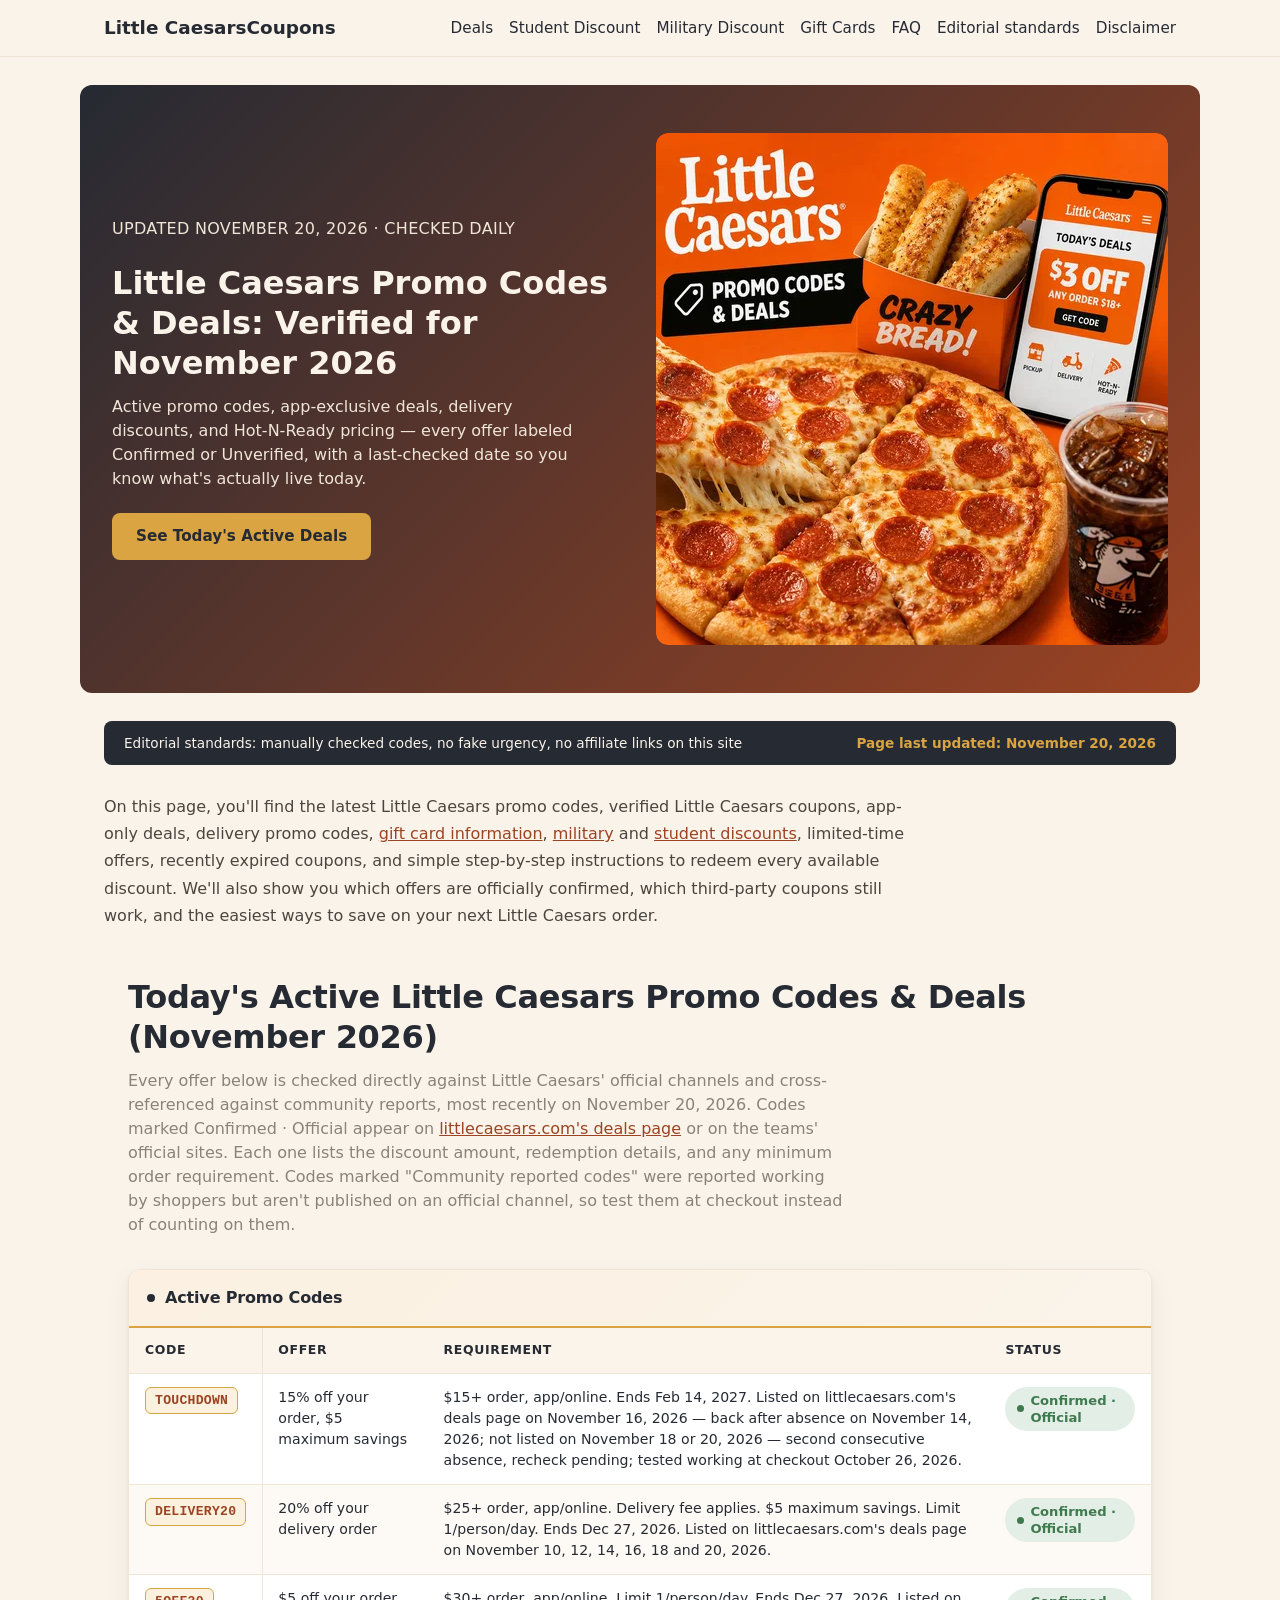
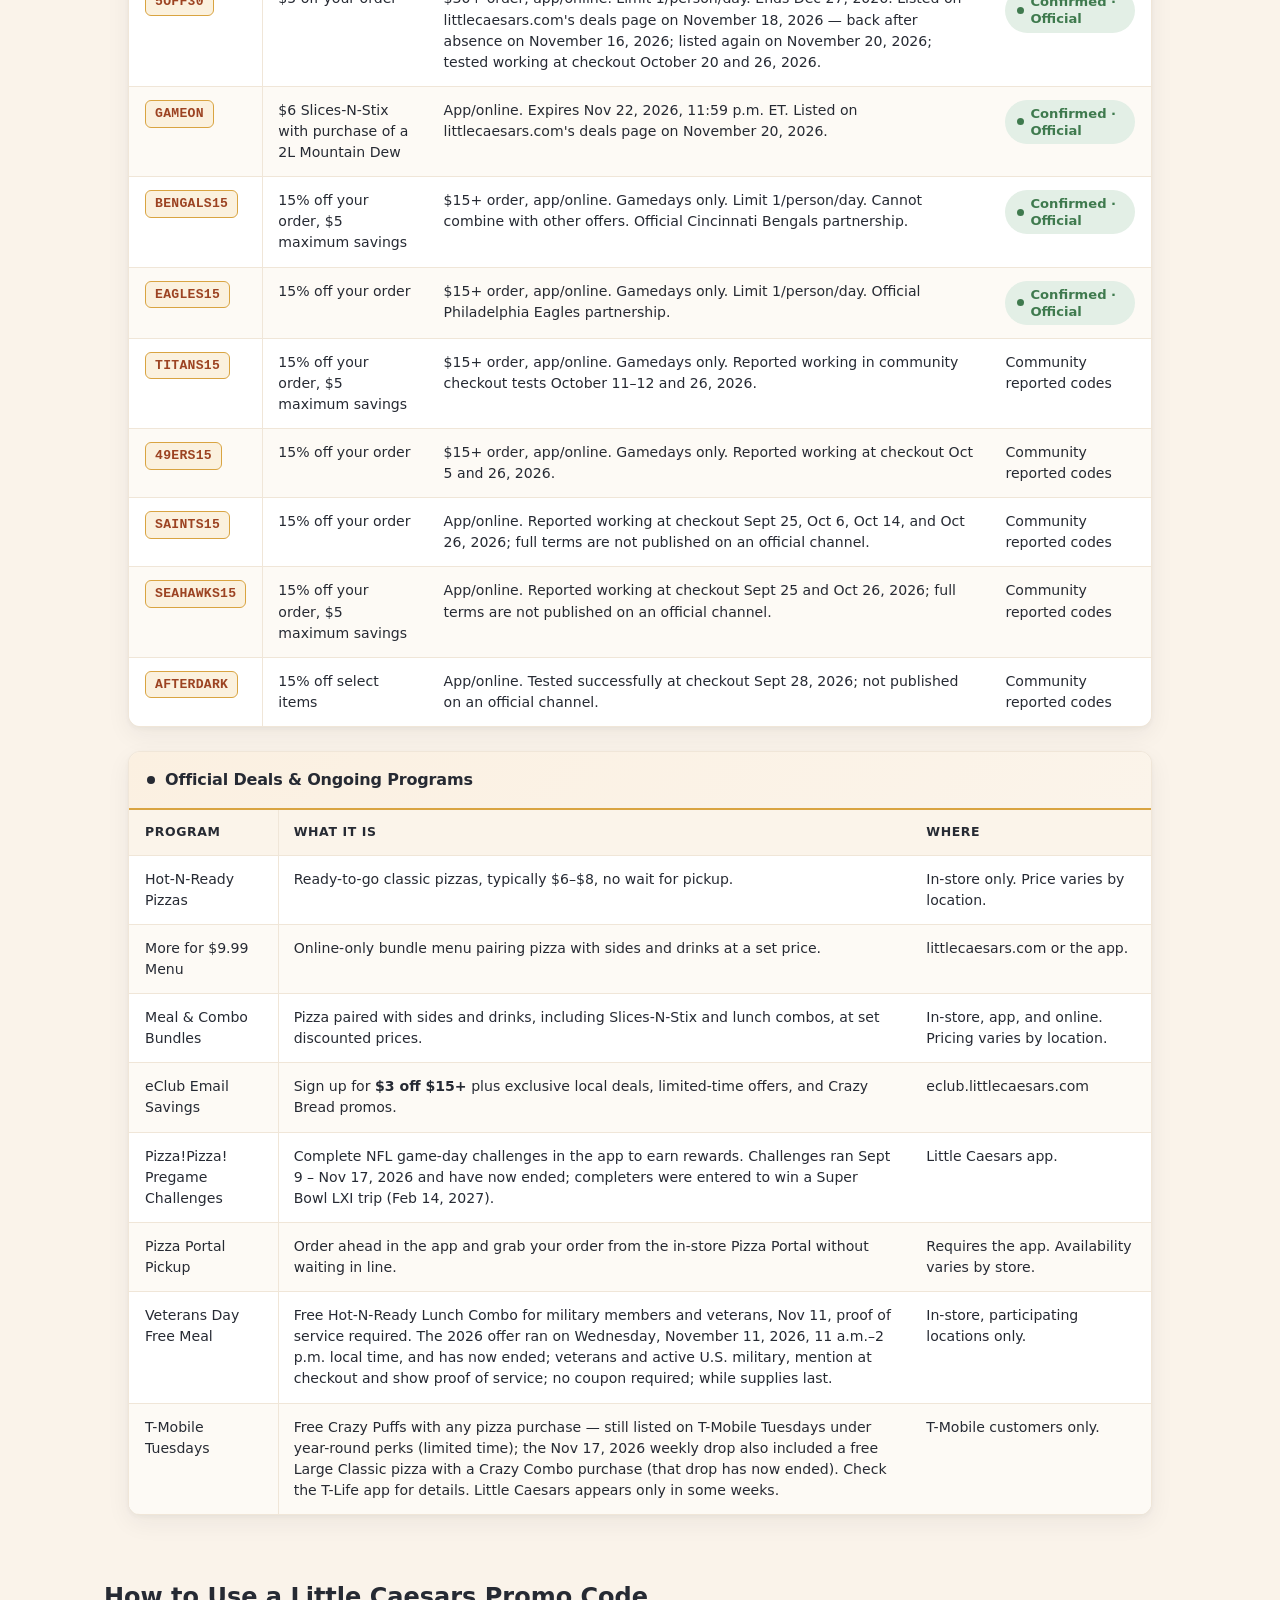
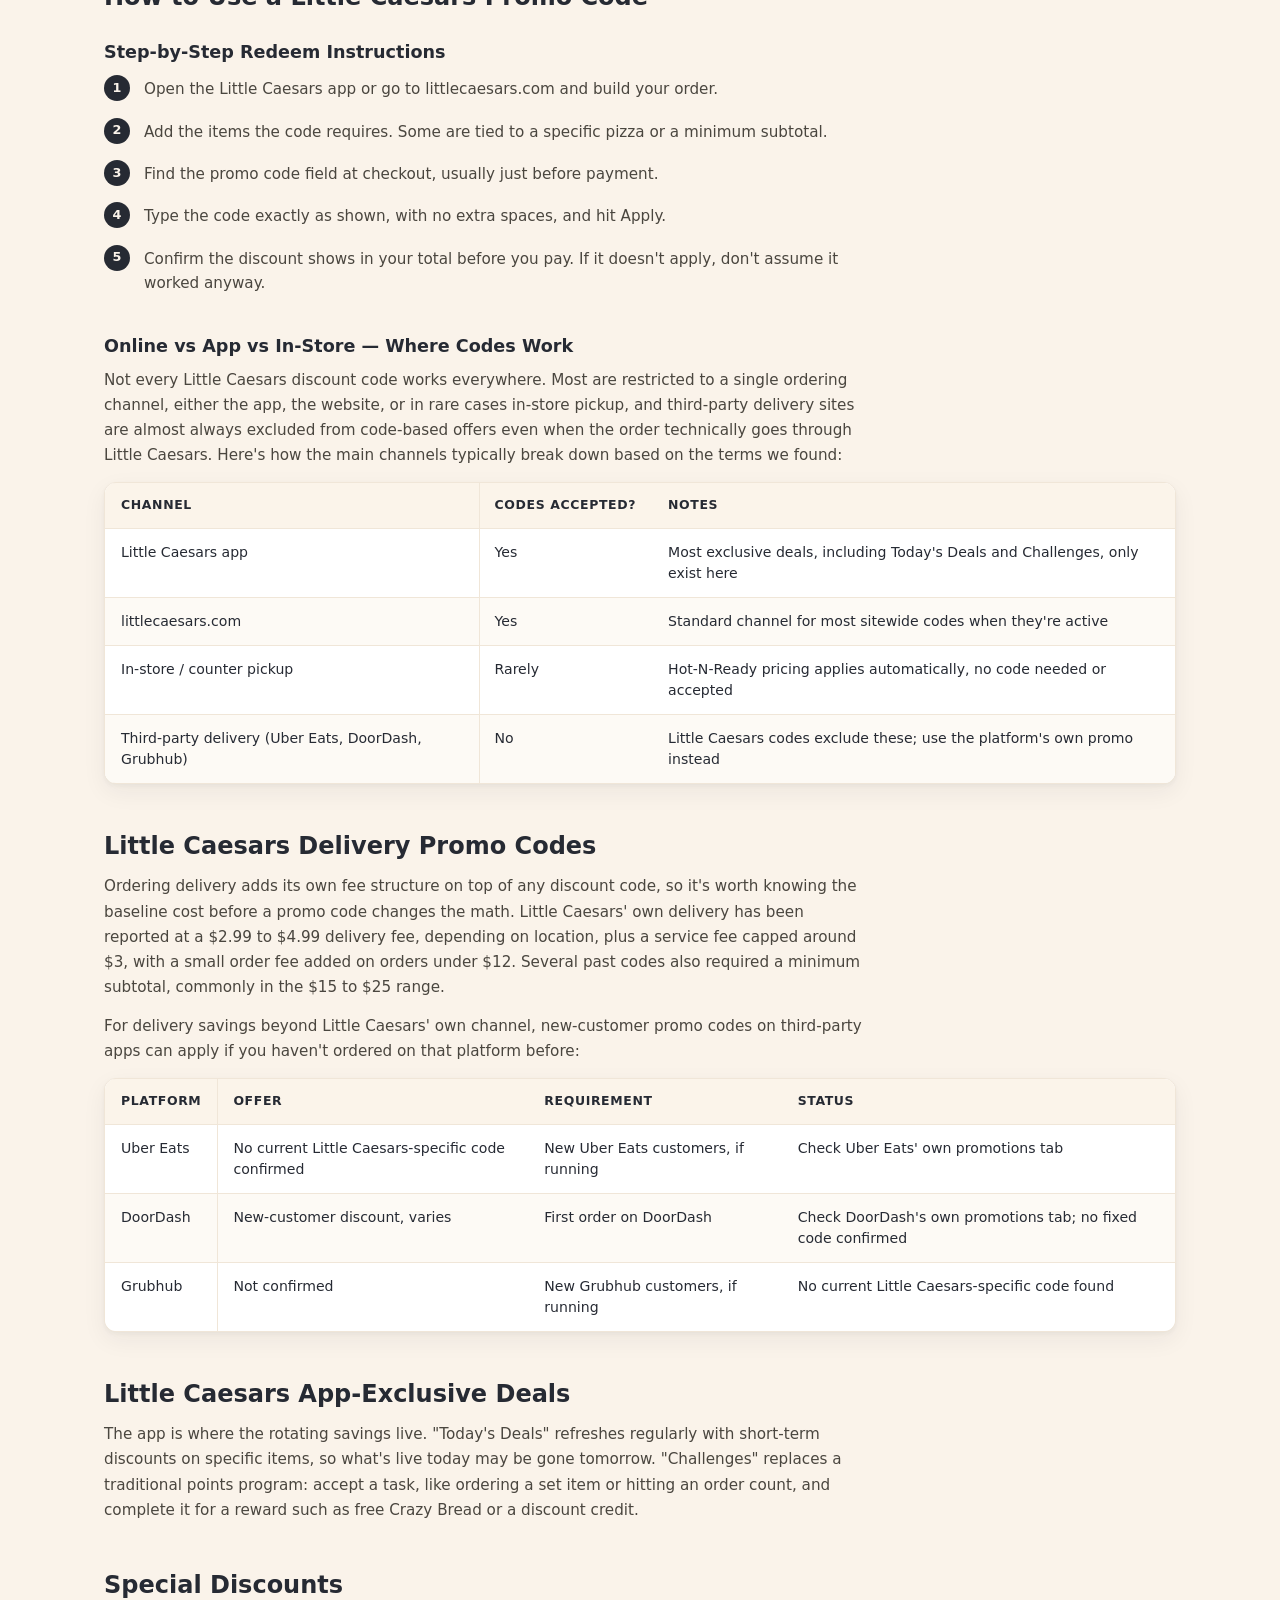
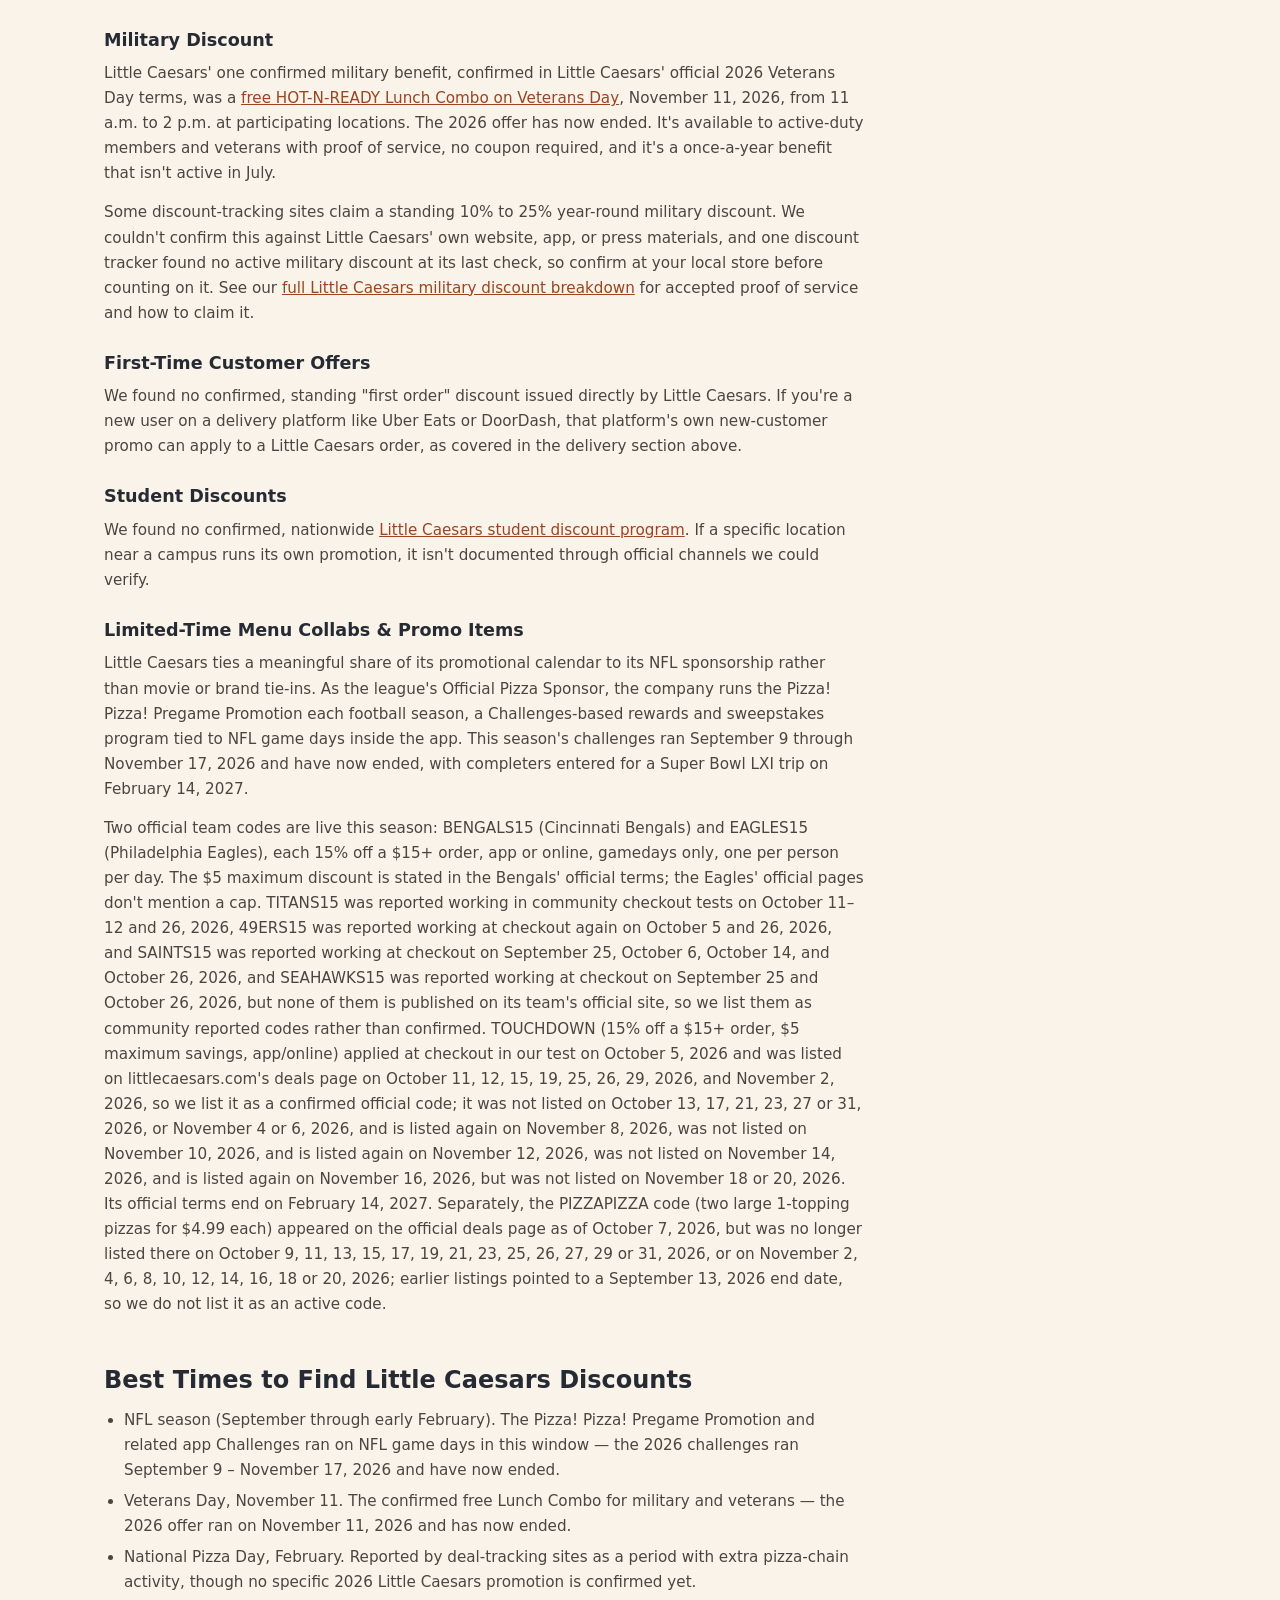
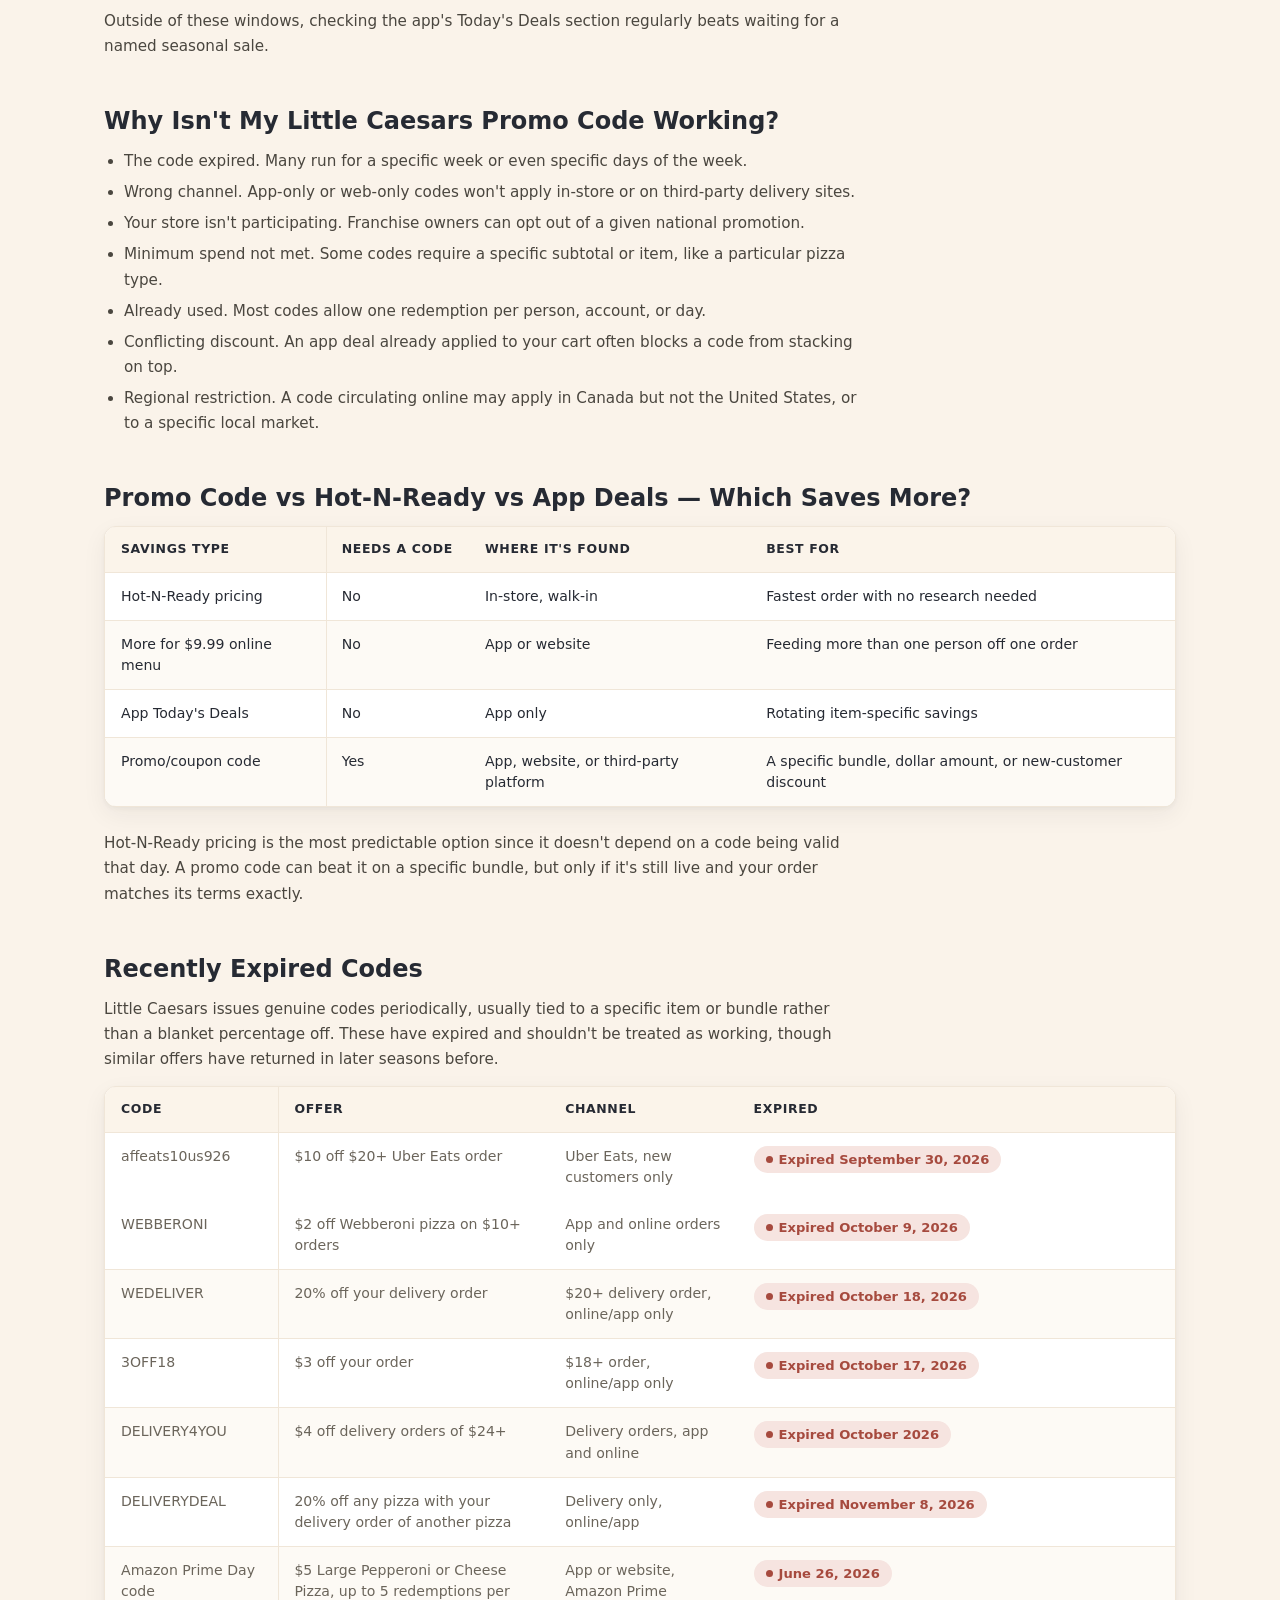
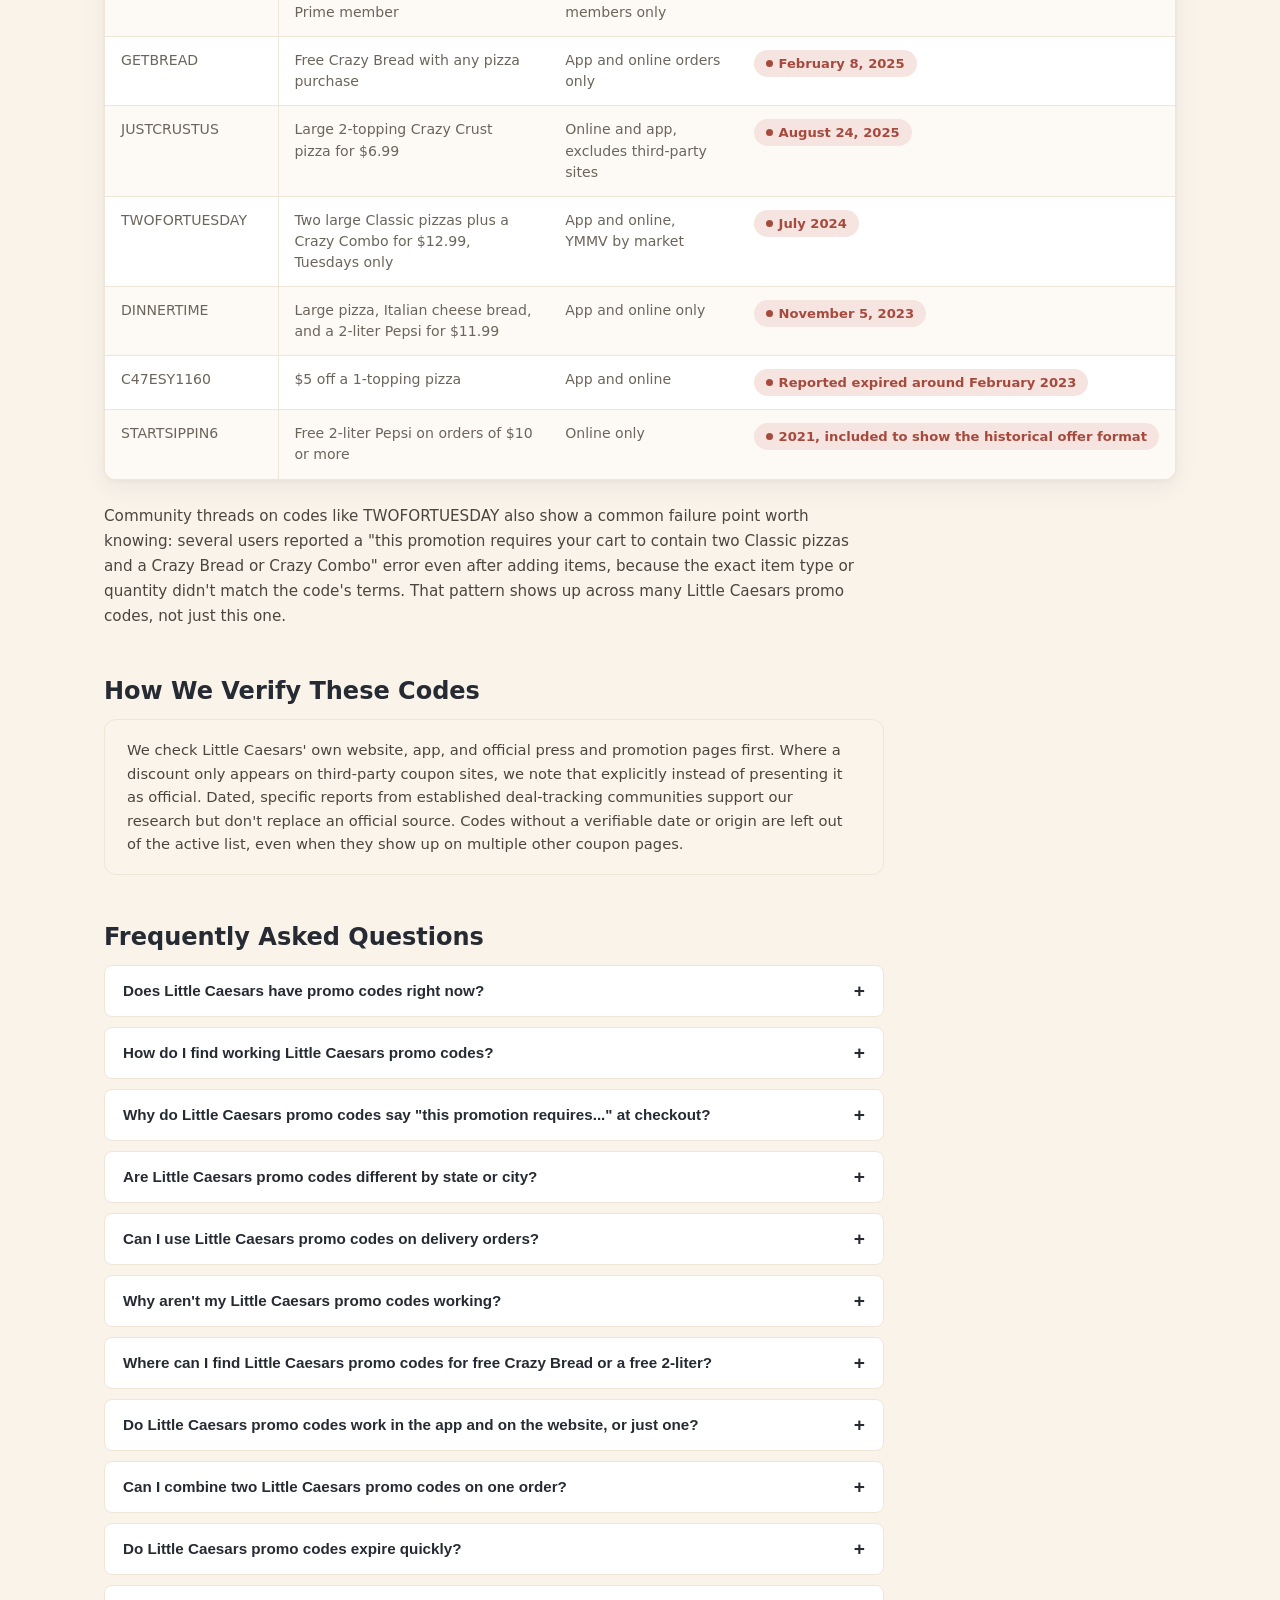
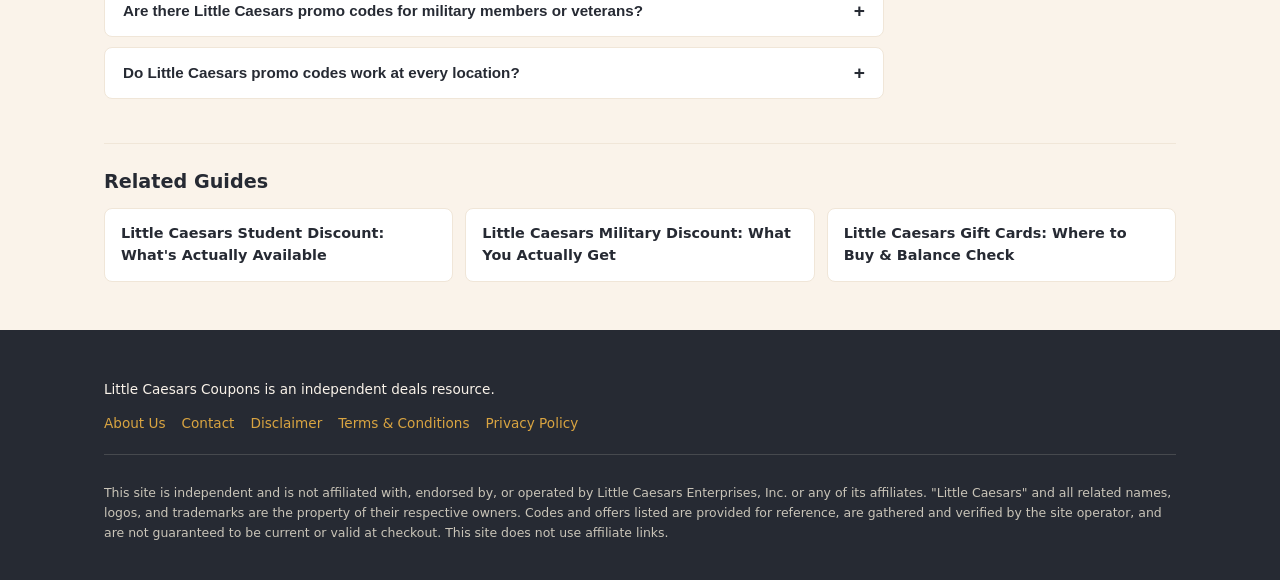
==== index.html @ 45a62a62 "Auto-audit 2026-11-20: GAMEON NEW official code ( Slices-N-Stix with 2L Mountain Dew, expires Nov 22" ====
<!DOCTYPE html>
<html lang="en">
<head>
<meta charset="UTF-8">
<meta name="viewport" content="width=device-width, initial-scale=1.0">
<title>Little Caesars Promo Codes &amp; Deals (November 2026)</title>
<meta name="description" content="Little Caesars promo codes and deals for November 2026 — verified coupons, app-only offers, delivery codes, and step-by-step redeem instructions.">
<meta name="google-site-verification" content="wZCoOlR-PmXwo87EEhBAE3f9WHEg4uyAJoCC2or-3zU" />
<link rel="canonical" href="https://littlecaesarscoupons.us/">
<link rel="icon" href="/favicon.ico" sizes="any">
<link rel="icon" type="image/png" sizes="32x32" href="/favicon/favicon-32x32.png">
<link rel="icon" type="image/png" sizes="16x16" href="/favicon/favicon-16x16.png">
<link rel="apple-touch-icon" sizes="180x180" href="/favicon/apple-touch-icon.png">
<link rel="manifest" href="/site.webmanifest">
<meta property="og:type" content="website">
<meta property="og:site_name" content="Little Caesars Coupons">
<meta property="og:title" content="Little Caesars Promo Codes &amp; Deals (November 2026)">
<meta property="og:description" content="Little Caesars promo codes and deals for November 2026 — verified coupons, app-only offers, delivery codes, and step-by-step redeem instructions.">
<meta property="og:url" content="https://littlecaesarscoupons.us/">
<meta property="og:image" content="https://littlecaesarscoupons.us/images/littlecaesarscoupons-og.jpg">
<meta property="og:image:width" content="1200">
<meta property="og:image:height" content="630">
<meta name="twitter:card" content="summary_large_image">
<meta name="twitter:title" content="Little Caesars Promo Codes &amp; Deals (November 2026)">
<meta name="twitter:description" content="Little Caesars promo codes and deals for November 2026 — verified coupons, app-only offers, delivery codes, and step-by-step redeem instructions.">
<meta name="twitter:image" content="https://littlecaesarscoupons.us/images/littlecaesarscoupons-og.jpg">
<link rel="stylesheet" href="css/style.css">
<script type="application/ld+json">
{
  "@context": "https://schema.org",
  "@type": "WebSite",
  "name": "Little Caesars Coupons",
  "url": "https://littlecaesarscoupons.us/"
}
</script>
<script type="application/ld+json">
{
  "@context": "https://schema.org",
  "@type": "FAQPage",
  "mainEntity": [
    {
      "@type": "Question",
      "name": "Does Little Caesars have promo codes right now?",
      "acceptedAnswer": { "@type": "Answer", "text": "Yes. As of November 20, 2026, the codes on Little Caesars' official deals page are 5OFF30 ($5 off orders of $30 or more, ends December 27, 2026; tested working at checkout October 20 and 26, 2026), DELIVERY20 (20% off your delivery order of $25 or more, $5 maximum savings, ends December 27, 2026; first listed on November 10, 2026 and listed again on November 12, 14, 16, 18 and 20, 2026) and GAMEON ($6 Slices-N-Stix with purchase of a 2L Mountain Dew, app/online, expires November 22, 2026 at 11:59 p.m. ET; first listed on November 20, 2026). DELIVERY20's maximum is $5 in today's verbatim terms; the November 12 read had stated $7.50, which the November 14, 16, 18 and 20 verbatim reads did not show. Two official NFL team codes are live: BENGALS15 and EAGLES15 (15% off $15+, gamedays only). 5OFF30 was listed on the deals page on November 10, 2026 (back after absence on November 8, 2026), was not listed on November 12, 2026 (a first absence of a new streak), and is listed again on November 14, 2026, but was not listed on November 16, 2026 (a first absence of a new streak), and is listed again on November 18, 2026, and listed again on November 20, 2026. TOUCHDOWN was listed on the deals page on November 8, 2026 (a Sunday gameday), was not listed on November 10, 2026, and is listed again on November 12, 2026, but was not listed on November 14, 2026 (a first absence of a new streak), and is listed again on November 16, 2026, but was not listed on November 18 or 20, 2026 (a second consecutive absence; Sunday, November 22, 2026 is a gameday, so the next check is the arbiter); because its official end date February 14, 2027 has not passed and it tested working at checkout October 26, 2026, we keep it listed below as a confirmed official code. DELIVERYDEAL was listed on the deals page through November 8, 2026, its official end date, and is no longer listed, so it is in the expired list below. 5OFF30 was listed on the deals page on November 6, 2026, was not listed on November 8, 2026, and is listed again on November 10, 2026. TOUCHDOWN was listed on the deals page on October 25, 26 and 29, 2026, was not listed on October 31, 2026, and is listed again on November 2, 2026. TOUCHDOWN was listed on the deals page on October 25 and 26, 2026, was not listed on October 27, 2026, and is listed again on October 29, 2026. 5OFF30 was listed on the deals page on October 27, 2026, was not listed on October 29, 2026, and is listed again on October 31, 2026. 5OFF30 was listed on the deals page on October 23, 2026, was not listed on October 25 or 26, 2026, and is listed again on October 27, 2026. 5OFF30 was listed on the deals page on October 7, 2026, was not listed on October 9 or 11, 2026 and was moved to the expired list, and is listed again on October 21, 2026 with a new official end date of December 27, 2026, so it is back in the active list below. 3OFF18 and WEDELIVER are no longer listed on the deals page; their official end dates (October 17 and 18, 2026) have passed, and 3OFF18 was rejected in our October 19 checkout test and again in two October 26 checkout tests at an open store, so both are in the expired list below. TITANS15 (reported working in community checkout tests October 11-12 and 26, 2026), 49ERS15 (tested working October 5 and 26, 2026), SAINTS15 (tested working October 14 and 26, 2026), SEAHAWKS15 (tested working October 26, 2026), and AFTERDARK were reported working in community checkout tests but aren't published on official team sites. WEBBERONI ended October 9, 2026 and was no longer listed on October 11, 2026, and DELIVERY4YOU was not listed on October 9 or October 11, 2026, so both are in the expired list below. PIZZAPIZZA was last listed on October 7, 2026 and was not listed on October 9, 11, 13, 15, 17, 19, 21, 23, 25, 26, 27, 29 or 31, 2026, or on November 2, 4, 6, 8, 10, 12, 14, 16, 18 or 20, 2026. The Uber Eats code affeats10us926 expired September 30. Automatic deals like the Hot-N-Ready menu and the More for $9.99 online menu don't need a code at all." }
    },
    {
      "@type": "Question",
      "name": "How do I find working Little Caesars promo codes?",
      "acceptedAnswer": { "@type": "Answer", "text": "The Little Caesars app's Today's Deals section is the most reliable real-time source, since it's updated directly by the brand rather than by third-party listings. Checking the app before you order beats relying on a coupon site that may not have rechecked its codes recently." }
    },
    {
      "@type": "Question",
      "name": "Why do Little Caesars promo codes say \"this promotion requires...\" at checkout?",
      "acceptedAnswer": { "@type": "Answer", "text": "That message means your cart is missing a specific required item or quantity, not just a dollar minimum. Community reports on codes like TWOFORTUESDAY show this happening when a cart has the right subtotal but the wrong pizza type or missing side, so match the code's exact terms rather than just the price." }
    },
    {
      "@type": "Question",
      "name": "Are Little Caesars promo codes different by state or city?",
      "acceptedAnswer": { "@type": "Answer", "text": "Yes, in some cases. Franchise-level participation varies by location, and at least one official promotion noted higher pricing in Alaska and Hawaii. Multiple user reports on deal forums also describe a code working in one city and failing in another, so confirm before assuming a code is valid nationwide." }
    },
    {
      "@type": "Question",
      "name": "Can I use Little Caesars promo codes on delivery orders?",
      "acceptedAnswer": { "@type": "Answer", "text": "It depends on the specific code. Many Little Caesars promo codes exclude third-party delivery sites entirely and are limited to orders placed directly through the Little Caesars app or website, which can include delivery or pickup depending on the promotion's terms." }
    },
    {
      "@type": "Question",
      "name": "Why aren't my Little Caesars promo codes working?",
      "acceptedAnswer": { "@type": "Answer", "text": "The most common reasons are an expired code, a code restricted to app-only or web-only orders, a non-participating location, an unmet item or minimum-spend requirement, or trying to stack the code with a discount already applied to your cart." }
    },
    {
      "@type": "Question",
      "name": "Where can I find Little Caesars promo codes for free Crazy Bread or a free 2-liter?",
      "acceptedAnswer": { "@type": "Answer", "text": "These are a recurring code type for the brand. Past examples include GETBREAD for free Crazy Bread and STARTSIPPIN6 for a free 2-liter Pepsi on a $10+ order, both now expired. When Little Caesars runs a similar offer again, it typically shows up first in the app's Deals section." }
    },
    {
      "@type": "Question",
      "name": "Do Little Caesars promo codes work in the app and on the website, or just one?",
      "acceptedAnswer": { "@type": "Answer", "text": "Sometimes both, sometimes just one. Several app-exclusive deals, like Today's Deals and Challenges rewards, aren't available on the website at all. Codes distributed more broadly may work on both channels, so check the specific code's stated terms before assuming." }
    },
    {
      "@type": "Question",
      "name": "Can I combine two Little Caesars promo codes on one order?",
      "acceptedAnswer": { "@type": "Answer", "text": "No. Little Caesars promo codes and app deals are generally structured as one discount per order, and official terms commonly state they can't be combined with any other offer." }
    },
    {
      "@type": "Question",
      "name": "Do Little Caesars promo codes expire quickly?",
      "acceptedAnswer": { "@type": "Answer", "text": "Many do. Several ran for a single week or specific days of the week, such as TWOFORTUESDAY's Tuesday-only availability, rather than staying active for a full month." }
    },
    {
      "@type": "Question",
      "name": "Are there Little Caesars promo codes for military members or veterans?",
      "acceptedAnswer": { "@type": "Answer", "text": "Not as a standing, year-round percentage-off code. The one benefit confirmed in Little Caesars' official 2026 Veterans Day terms was a free HOT-N-READY Lunch Combo on Veterans Day, November 11, 2026, redeemable with proof of service and no coupon required. The 2026 offer has now ended." }
    },
    {
      "@type": "Question",
      "name": "Do Little Caesars promo codes work at every location?",
      "acceptedAnswer": { "@type": "Answer", "text": "No. Little Caesars is a franchise system, and individual store owners can opt out of a given national or app promotion. If a code fails at checkout with a location-related error, that store likely isn't participating in that specific offer." }
    }
  ]
}
</script>
<style>
  :root {
    /* Color system — Palette A (terracotta / charcoal / cream / mustard-gold) */
    --color-primary: #262A33;        /* Charcoal (titles, primary buttons) */
    --color-primary-hover: #1B1F26;
    --color-secondary: #C65A2E;      /* Terracotta (brand name, links) */
    --color-accent: #C65A2E;         /* Terracotta accent (discount values, CTA) */
    --color-accent-hover: #9C4322;
    --color-success: #3F7A4E;
    --color-warning: #8A6412;
    --color-bg: #FAF3EA;             /* Warm cream */
    --color-card: #FFFFFF;
    --color-border: #F0E6D8;
    --color-border-hover: #E4D5BF;
    --color-text: #262A33;
    --color-muted: #8A8378;
    --color-coupon-strip: #FBF1DE;   /* Warm cream-gold strip */
    --color-coupon-strip-hover: #F5E6C4;
    --color-modal-bg: #FFFFFF;
    --color-backdrop: rgba(38, 42, 51, 0.58);

    /* Spacing scale */
    --space-1: 4px;
    --space-2: 8px;
    --space-3: 12px;
    --space-4: 16px;
    --space-5: 20px;
    --space-6: 24px;
    --space-7: 28px;
    --space-8: 32px;
    --space-9: 40px;

    /* Radius */
    --radius-sm: 8px;
    --radius-md: 14px;
    --radius-lg: 16px;
    --radius-pill: 999px;

    /* Shadows */
    --shadow-card: 0 1px 2px rgba(20, 12, 8, 0.06), 0 2px 8px rgba(20, 12, 8, 0.05);
    --shadow-modal: 0 12px 40px rgba(15, 8, 5, 0.25);

    /* Motion */
    --transition-fast: 150ms ease;
    --transition-base: 180ms ease;

    /* Layout */
    --container-width: 920px;
    --panel-width: 128px;

    /* Typography */
    --font-family: system-ui, "Segoe UI", Arial, sans-serif;
    --fs-body: 14.5px;
    --fs-title: 18px;
    --fs-h2: 32px;
    --fs-discount-value: 46px;
    --fs-discount-value-compact: 22px;
    --fs-discount-label: 12.5px;
  }

  * { box-sizing: border-box; }

  /* --------------------------------------------------------------
     THEME-PROOFING
     WordPress/theme stylesheets often style bare h1-h6, p, ul, li
     with their own margins. Those selectors can match or exceed
     our class-based specificity, so on the live site they can
     override this component's spacing even though everything
     looks correct in the editor preview. These rules force this
     widget's own rhythm regardless of the surrounding theme.
  ----------------------------------------------------------------- */
  .offers-section ul,
  .offers-section li {
    padding: 0 !important;
    list-style: none !important;
  }

  .offers-section button,
  .offers-section a {
    margin: 0 !important;
    font-family: inherit;
  }

  html, body {
    margin: 0;
    padding: 0;
  }

  body {
    font-family: var(--font-family);
    background: var(--color-bg);
    color: var(--color-text);
  }

  .offers-section {
    max-width: var(--max-width);
    margin: 0 auto;
    padding: var(--space-9) 24px var(--space-9);
  }

  .offers-header {
    text-align: left;
    margin-bottom: var(--space-8);
  }

  .offers-header h2 {
    font-size: var(--fs-h2);
    line-height: 1.25;
    color: var(--color-primary);
    margin: 0 0 var(--space-3) !important;
    font-weight: 700;
    letter-spacing: -0.01em;
  }

  .offers-header p {
    font-size: 16px;
    color: var(--color-muted);
    margin: 0 !important;
    max-width: 720px;
  }

  /* Filter chips */
  .filter-bar {
    display: flex;
    flex-wrap: wrap;
    justify-content: center;
    gap: var(--space-3);
    margin-bottom: var(--space-7);
    list-style: none;
    padding: 0;
  }

  .filter-chip {
    border: 1px solid var(--color-border);
    background: var(--color-card);
    color: var(--color-text);
    font-family: inherit;
    font-size: 14px;
    font-weight: 500;
    padding: var(--space-2) var(--space-5);
    border-radius: var(--radius-pill);
    cursor: pointer;
    transition: background-color var(--transition-fast), border-color var(--transition-fast), color var(--transition-fast);
    white-space: nowrap;
  }

  .filter-chip:hover {
    background: #F5EAD8;
    border-color: var(--color-border-hover);
  }

  .filter-chip:focus-visible {
    outline: 2px solid var(--color-secondary);
    outline-offset: 2px;
  }

  .filter-chip[aria-pressed="true"] {
    background: var(--color-primary);
    border-color: var(--color-primary);
    color: #FFFFFF;
  }

  /* Card list */
  .coupon-list {
    display: flex;
    flex-direction: column;
    gap: var(--space-4);
    list-style: none;
    margin: 0;
    padding: 0;
  }

  .coupon-list-item[hidden] {
    display: none;
  }

  /* Compact horizontal card */
  .coupon-card {
    background: var(--color-card);
    border: 1px solid var(--color-border);
    border-radius: var(--radius-md);
    box-shadow: var(--shadow-card);
    display: flex;
    align-items: stretch;
    transition: border-color var(--transition-base);
  }

  .coupon-card:hover,
  .coupon-card:focus-within {
    border-color: var(--color-border-hover);
  }

  .coupon-card:hover .coupon-strip,
  .coupon-card:focus-within .coupon-strip {
    background: var(--color-coupon-strip-hover);
  }

  .coupon-card:hover .cta-button,
  .coupon-card:focus-within .cta-button {
    background: var(--color-accent-hover);
  }

  /* Left savings panel */
  .savings-panel {
    flex: 0 0 var(--panel-width);
    width: var(--panel-width);
    display: flex;
    flex-direction: column;
    align-items: center;
    justify-content: center;
    text-align: center;
    gap: var(--space-3);
    padding: var(--space-6) var(--space-3);
    border-right: 1px solid var(--color-border);
  }

  .savings-panel .badge {
    white-space: normal;
    line-height: 1.3;
  }

  /* Discount: the strongest visual element on the card */
  .discount {
    display: flex;
    flex-direction: column;
    align-items: center;
    justify-content: center;
    line-height: 1;
    gap: 3px;
  }

  .discount-value {
    font-size: var(--fs-discount-value);
    font-weight: 800;
    color: var(--color-accent);
    line-height: 1;
    letter-spacing: -0.02em;
  }

  .discount-value.is-compact {
    font-size: var(--fs-discount-value-compact);
    letter-spacing: -0.005em;
  }

  .discount-suffix,
  .discount-prefix {
    font-size: var(--fs-discount-label);
    font-weight: 700;
    text-transform: uppercase;
    letter-spacing: 0.06em;
    color: var(--color-accent);
    opacity: 0.85;
  }

  .discount-prefix {
    color: var(--color-muted);
    opacity: 1;
  }

  /* Right content area */
  .card-content {
    flex: 1;
    min-width: 0;
    padding: var(--space-5) var(--space-6);
    display: flex;
    flex-direction: column;
    gap: var(--space-2);
  }

  .content-top {
    display: flex;
    align-items: center;
    flex-wrap: wrap;
    gap: var(--space-2);
    margin-bottom: 2px !important;
  }

  .brand-name {
    font-size: 12.5px;
    font-weight: 700;
    text-transform: uppercase;
    letter-spacing: 0.05em;
    color: var(--color-secondary);
    margin: 0 !important;
  }

  .badge {
    display: inline-flex;
    align-items: center;
    font-size: 12px;
    font-weight: 600;
    padding: 4px var(--space-3);
    border-radius: var(--radius-pill);
    background: #F1EEE7;
    color: var(--color-muted);
    border: 1px solid #E4D9C8;
  }

  .badge.badge-official {
    background: #E3EFE6;
    color: var(--color-success);
    border-color: #CFE0D4;
  }

  .badge.badge-community {
    background: #FBF0DC;
    color: var(--color-warning);
    border-color: #EDD9A8;
  }

  .badge.badge-unverified {
    background: #F5E9E5;
    color: #9C4322;
    border-color: #E7CFC6;
  }

  .card-title {
    font-size: var(--fs-title);
    font-weight: 700;
    color: var(--color-primary);
    margin: 0 !important;
    line-height: 1.3;
  }

  .card-desc {
    font-size: var(--fs-body);
    color: var(--color-muted);
    margin: 0 !important;
    line-height: 1.5;
  }

  .eligibility {
    display: flex;
    align-items: flex-start;
    gap: var(--space-2);
    font-size: 13px;
    color: var(--color-muted);
    margin: 0 0 var(--space-2) !important;
    line-height: 1.45;
  }

  .eligibility svg {
    flex-shrink: 0;
    margin-top: 2px;
    color: var(--color-secondary);
  }

  /* Coupon / action strip */
  .coupon-strip {
    width: 100%;
    display: flex;
    align-items: center;
    justify-content: space-between;
    gap: var(--space-4);
    background: var(--color-coupon-strip);
    border: 1px dashed #D9A441;
    border-radius: var(--radius-sm);
    padding: var(--space-3) var(--space-5);
    position: relative;
    font-family: inherit;
    cursor: pointer;
    text-align: left;
    transition: background-color var(--transition-base);
  }

  .coupon-strip::before,
  .coupon-strip::after {
    content: "";
    position: absolute;
    top: 50%;
    width: 14px;
    height: 14px;
    background: var(--color-card);
    border: 1px solid var(--color-border);
    border-radius: 50%;
    transform: translateY(-50%);
  }

  .coupon-strip::before { left: -8px; }
  .coupon-strip::after { right: -8px; }

  .coupon-code,
  .action-label {
    font-family: "Courier New", monospace;
    font-size: 14.5px;
    font-weight: 700;
    color: var(--color-primary);
    letter-spacing: 0.03em;
  }

  .action-label {
    font-family: inherit;
    font-weight: 600;
    letter-spacing: normal;
    font-size: 14.5px;
  }

  .cta-button {
    display: inline-flex;
    align-items: center;
    gap: var(--space-2);
    background: var(--color-accent);
    color: #FFFFFF;
    font-weight: 700;
    font-size: 13.5px;
    padding: var(--space-2) var(--space-4);
    border-radius: var(--radius-pill);
    border: none;
    transition: background-color var(--transition-fast);
    white-space: nowrap;
    pointer-events: none;
  }

  .coupon-strip:focus-visible {
    outline: 2px solid var(--color-secondary);
    outline-offset: 3px;
  }

  /* Modal */
  .modal-backdrop {
    position: fixed;
    inset: 0;
    background: var(--color-backdrop);
    display: flex;
    align-items: center;
    justify-content: center;
    padding: var(--space-5);
    opacity: 0;
    visibility: hidden;
    transition: opacity var(--transition-base);
    z-index: 1000;
  }

  .modal-backdrop.is-open {
    opacity: 1;
    visibility: visible;
  }

  .modal {
    background: var(--color-modal-bg);
    border-radius: var(--radius-lg);
    box-shadow: var(--shadow-modal);
    max-width: 480px;
    width: 100%;
    max-height: 90vh;
    overflow-y: auto;
    padding: var(--space-8);
    opacity: 0;
    transition: opacity var(--transition-base);
  }

  .modal-backdrop.is-open .modal {
    opacity: 1;
  }

  .modal-header {
    display: flex;
    justify-content: space-between;
    align-items: flex-start;
    gap: var(--space-4);
    margin-bottom: var(--space-5);
  }

  .modal-badges {
    display: flex;
    flex-wrap: wrap;
    gap: var(--space-2);
    margin-bottom: var(--space-4);
  }

  .modal-close {
    background: none;
    border: none;
    cursor: pointer;
    color: var(--color-muted);
    padding: var(--space-1);
    border-radius: var(--radius-sm);
    display: flex;
    flex-shrink: 0;
    transition: background-color var(--transition-fast), color var(--transition-fast);
  }

  .modal-close:hover {
    background: #F1EEE7;
    color: var(--color-text);
  }

  .modal-close:focus-visible {
    outline: 2px solid var(--color-secondary);
    outline-offset: 2px;
  }

  .modal-discount {
    font-size: 34px;
    font-weight: 800;
    color: var(--color-accent);
    margin: 0 0 var(--space-2);
  }

  .modal-title {
    font-size: 20px;
    font-weight: 700;
    color: var(--color-primary);
    margin: 0 0 var(--space-4);
    line-height: 1.3;
  }

  .modal-desc {
    font-size: 15px;
    color: var(--color-muted);
    margin: 0 0 var(--space-5);
    line-height: 1.55;
  }

  .code-box {
    background: var(--color-coupon-strip);
    border: 1px dashed #D9A441;
    border-radius: var(--radius-sm);
    text-align: center;
    padding: var(--space-5);
    margin-bottom: var(--space-4);
  }

  .code-box .code-text {
    font-family: "Courier New", monospace;
    font-size: 26px;
    font-weight: 700;
    letter-spacing: 0.08em;
    color: var(--color-primary);
  }

  .copy-button {
    width: 100%;
    background: var(--color-accent);
    color: #FFFFFF;
    border: none;
    font-weight: 700;
    font-size: 15px;
    font-family: inherit;
    padding: var(--space-4);
    border-radius: var(--radius-sm);
    cursor: pointer;
    margin-bottom: var(--space-6);
    transition: background-color var(--transition-fast);
  }

  .copy-button:hover { background: var(--color-accent-hover); }

  .copy-button:focus-visible {
    outline: 2px solid var(--color-secondary);
    outline-offset: 2px;
  }

  .copy-button.is-copied {
    background: var(--color-success);
  }

  .modal-section-label {
    font-size: 12.5px;
    font-weight: 700;
    text-transform: uppercase;
    letter-spacing: 0.04em;
    color: var(--color-secondary);
    margin: 0 0 var(--space-2);
  }

  .modal-section {
    margin-bottom: var(--space-6);
  }

  .modal-section p,
  .modal-section ol {
    margin: 0;
    font-size: 14.5px;
    color: var(--color-muted);
    line-height: 1.6;
  }

  .modal-section ol {
    padding-left: var(--space-5);
  }

  .modal-section ol li + li {
    margin-top: var(--space-1);
  }

  .visit-button {
    display: flex;
    align-items: center;
    justify-content: center;
    gap: var(--space-2);
    width: 100%;
    background: var(--color-primary);
    color: #FFFFFF;
    text-decoration: none;
    font-weight: 700;
    font-size: 15px;
    padding: var(--space-4);
    border-radius: var(--radius-sm);
    transition: background-color var(--transition-fast);
  }

  .visit-button:hover { background: var(--color-primary-hover); }

  .visit-button:focus-visible {
    outline: 2px solid var(--color-secondary);
    outline-offset: 2px;
  }

  .sr-only {
    position: absolute;
    width: 1px;
    height: 1px;
    padding: 0;
    margin: -1px;
    overflow: hidden;
    clip: rect(0, 0, 0, 0);
    white-space: nowrap;
    border: 0;
  }

  @media (max-width: 900px) {
    :root {
      --fs-discount-value: 39px;
      --fs-discount-value-compact: 20px;
    }
  }

  @media (max-width: 620px) {
    .coupon-card {
      flex-direction: column;
    }
    .savings-panel {
      flex-direction: row;
      width: 100%;
      justify-content: flex-start;
      border-right: none;
      border-bottom: 1px solid var(--color-border);
      padding: var(--space-3) var(--space-5);
      gap: var(--space-4);
    }
    .discount {
      flex-direction: row;
      align-items: baseline;
      gap: var(--space-2);
    }
    .card-content {
      padding: var(--space-4) var(--space-5);
    }
  }

  @media (max-width: 560px) {
    :root {
      --fs-h2: 26px;
      --fs-title: 17px;
      --fs-discount-value: 34px;
      --fs-discount-value-compact: 18px;
    }
    .offers-section { padding: var(--space-8) 24px; }
    .coupon-strip {
      flex-direction: column;
      align-items: flex-start;
      gap: var(--space-3);
    }
    .cta-button { align-self: stretch; justify-content: center; }
    .modal { padding: var(--space-6); }
  }

  @media (prefers-reduced-motion: reduce) {
    * {
      transition: none !important;
      animation: none !important;
    }
  }
</style>
</head>
<body>

<a class="skip-link" href="#main">Skip to content</a>

<header class="site-header">
  <div class="container">
    <a class="site-logo" href="/">Little Caesars<span>Coupons</span></a>
    <nav class="main-nav" aria-label="Primary">
      <ul>
        <li><a href="#deals">Deals</a></li>
        <li><a href="/student-discount/">Student Discount</a></li>
        <li><a href="/military-discount/">Military Discount</a></li>
        <li><a href="/gift-cards/">Gift Cards</a></li>
        <li><a href="#faq">FAQ</a></li>
        <li><a href="/about/">Editorial standards</a></li>
        <li><a href="/disclaimer/">Disclaimer</a></li>
      </ul>
    </nav>
  </div>
</header>

<main id="main">

  <section class="hero">
    <div class="container">
      <div class="hero-copy">
        <p class="hero-eyebrow">Updated November 20, 2026 &middot; Checked Daily</p>
        <h1>Little Caesars Promo Codes &amp; Deals: Verified for November 2026</h1>
        <p>Active promo codes, app-exclusive deals, delivery discounts, and Hot-N-Ready pricing — every offer labeled Confirmed or Unverified, with a last-checked date so you know what's actually live today.</p>
        <a class="btn-primary" href="#deals">See Today's Active Deals</a>
      </div>
      <div class="hero-media">
        <picture>
          <source srcset="images/hero-pizza-512.webp" type="image/webp">
          <img src="images/hero-pizza-512.jpg" alt="Little Caesars pizza" width="512" height="512" loading="lazy">
        </picture>
      </div>
    </div>
  </section>

  <div class="container">

    <div class="trust-bar">
      <span>Editorial standards: manually checked codes, no fake urgency, no affiliate links on this site</span>
      <span class="updated">Page last updated: November 20, 2026</span>
    </div>

    <p class="page-intro">On this page, you'll find the latest Little Caesars promo codes, verified Little Caesars coupons, app-only deals, delivery promo codes, <a href="/gift-cards/">gift card information</a>, <a href="/military-discount/">military</a> and <a href="/student-discount/">student discounts</a>, limited-time offers, recently expired coupons, and simple step-by-step instructions to redeem every available discount. We'll also show you which offers are officially confirmed, which third-party coupons still work, and the easiest ways to save on your next Little Caesars order.</p>

<section class="offers-section" id="deals" aria-labelledby="offers-heading">
  <div class="offers-header">
    <h2 id="offers-heading">Today's Active Little Caesars Promo Codes &amp; Deals (November 2026)</h2>
    <p>Every offer below is checked directly against Little Caesars' official channels and cross-referenced against community reports, most recently on November 20, 2026. Codes marked Confirmed · Official appear on <a href="https://littlecaesars.com/en-us/promo/free-delivery-08-2023/">littlecaesars.com's deals page</a> or on the teams' official sites. Each one lists the discount amount, redemption details, and any minimum order requirement. Codes marked "Community reported codes" were reported working by shoppers but aren't published on an official channel, so test them at checkout instead of counting on them.</p>
  </div>

  <div class="table-wrap">
    <table class="data-table">
      <caption>Active Promo Codes</caption>
      <thead>
        <tr><th>Code</th><th>Offer</th><th>Requirement</th><th>Status</th></tr>
      </thead>
      <tbody>
        <tr><td><strong>TOUCHDOWN</strong></td><td>15% off your order, $5 maximum savings</td><td>$15+ order, app/online. Ends Feb 14, 2027. Listed on littlecaesars.com's deals page on November 16, 2026 — back after absence on November 14, 2026; not listed on November 18 or 20, 2026 — second consecutive absence, recheck pending; tested working at checkout October 26, 2026.</td><td><span class="status-pill status-pill--active">Confirmed · Official</span></td></tr>
         <tr><td><strong>DELIVERY20</strong></td><td>20% off your delivery order</td><td>$25+ order, app/online. Delivery fee applies. $5 maximum savings. Limit 1/person/day. Ends Dec 27, 2026. Listed on littlecaesars.com's deals page on November 10, 12, 14, 16, 18 and 20, 2026.</td><td><span class="status-pill status-pill--active">Confirmed · Official</span></td></tr>
        
        
        <tr><td><strong>5OFF30</strong></td><td>$5 off your order</td><td>$30+ order, app/online. Limit 1/person/day. Ends Dec 27, 2026. Listed on littlecaesars.com's deals page on November 18, 2026 — back after absence on November 16, 2026; listed again on November 20, 2026; tested working at checkout October 20 and 26, 2026.</td><td><span class="status-pill status-pill--active">Confirmed · Official</span></td></tr>
        <tr><td><strong>GAMEON</strong></td><td>$6 Slices-N-Stix with purchase of a 2L Mountain Dew</td><td>App/online. Expires Nov 22, 2026, 11:59 p.m. ET. Listed on littlecaesars.com's deals page on November 20, 2026.</td><td><span class="status-pill status-pill--active">Confirmed · Official</span></td></tr>
        <tr><td><strong>BENGALS15</strong></td><td>15% off your order, $5 maximum savings</td><td>$15+ order, app/online. Gamedays only. Limit 1/person/day. Cannot combine with other offers. Official Cincinnati Bengals partnership.</td><td><span class="status-pill status-pill--active">Confirmed · Official</span></td></tr>
        <tr><td><strong>EAGLES15</strong></td><td>15% off your order</td><td>$15+ order, app/online. Gamedays only. Limit 1/person/day. Official Philadelphia Eagles partnership.</td><td><span class="status-pill status-pill--active">Confirmed · Official</span></td></tr>
        <tr><td><strong>TITANS15</strong></td><td>15% off your order, $5 maximum savings</td><td>$15+ order, app/online. Gamedays only. Reported working in community checkout tests October 11&ndash;12 and 26, 2026.</td><td>Community reported codes</td></tr>
        <tr><td><strong>49ERS15</strong></td><td>15% off your order</td><td>$15+ order, app/online. Gamedays only. Reported working at checkout Oct 5 and 26, 2026.</td><td>Community reported codes</td></tr>
        <tr><td><strong>SAINTS15</strong></td><td>15% off your order</td><td>App/online. Reported working at checkout Sept 25, Oct 6, Oct 14, and Oct 26, 2026; full terms are not published on an official channel.</td><td>Community reported codes</td></tr>
        <tr><td><strong>SEAHAWKS15</strong></td><td>15% off your order, $5 maximum savings</td><td>App/online. Reported working at checkout Sept 25 and Oct 26, 2026; full terms are not published on an official channel.</td><td>Community reported codes</td></tr>
        <tr><td><strong>AFTERDARK</strong></td><td>15% off select items</td><td>App/online. Tested successfully at checkout Sept 28, 2026; not published on an official channel.</td><td>Community reported codes</td></tr>
      </tbody>
    </table>
  </div>

  <div class="table-wrap">
    <table class="data-table">
      <caption>Official Deals &amp; Ongoing Programs</caption>
      <thead>
        <tr><th>Program</th><th>What It Is</th><th>Where</th></tr>
      </thead>
      <tbody>
        <tr><td>Hot-N-Ready Pizzas</td><td>Ready-to-go classic pizzas, typically $6&ndash;$8, no wait for pickup.</td><td>In-store only. Price varies by location.</td></tr>
        <tr><td>More for $9.99 Menu</td><td>Online-only bundle menu pairing pizza with sides and drinks at a set price.</td><td>littlecaesars.com or the app.</td></tr>
        <tr><td>Meal &amp; Combo Bundles</td><td>Pizza paired with sides and drinks, including Slices-N-Stix and lunch combos, at set discounted prices.</td><td>In-store, app, and online. Pricing varies by location.</td></tr>
        <tr><td>eClub Email Savings</td><td>Sign up for <strong>$3 off $15+</strong> plus exclusive local deals, limited-time offers, and Crazy Bread promos.</td><td>eclub.littlecaesars.com</td></tr>
        <tr><td>Pizza!Pizza! Pregame Challenges</td><td>Complete NFL game-day challenges in the app to earn rewards. Challenges ran Sept 9 &ndash; Nov 17, 2026 and have now ended; completers were entered to win a Super Bowl LXI trip (Feb 14, 2027).</td><td>Little Caesars app.</td></tr>
        <tr><td>Pizza Portal Pickup</td><td>Order ahead in the app and grab your order from the in-store Pizza Portal without waiting in line.</td><td>Requires the app. Availability varies by store.</td></tr>
        <tr><td>Veterans Day Free Meal</td><td>Free Hot-N-Ready Lunch Combo for military members and veterans, Nov 11, proof of service required. The 2026 offer ran on Wednesday, November 11, 2026, 11 a.m.–2 p.m. local time, and has now ended; veterans and active U.S. military, mention at checkout and show proof of service; no coupon required; while supplies last.</td><td>In-store, participating locations only.</td></tr>
        <tr><td>T-Mobile Tuesdays</td><td>Free Crazy Puffs with any pizza purchase — still listed on T-Mobile Tuesdays under year-round perks (limited time); the Nov 17, 2026 weekly drop also included a free Large Classic pizza with a Crazy Combo purchase (that drop has now ended). Check the T-Life app for details. Little Caesars appears only in some weeks.</td><td>T-Mobile customers only.</td></tr>
      </tbody>
    </table>
  </div>
</section>

<!-- Modal -->
<div class="modal-backdrop" id="modalBackdrop">
  <div class="modal" role="dialog" aria-modal="true" aria-labelledby="modalTitle" aria-describedby="modalDesc" id="modalDialog">
    <div class="modal-header">
      <div class="modal-badges" id="modalBadges"></div>
      <button type="button" class="modal-close" id="modalCloseBtn" aria-label="Close dialog">
        <svg width="20" height="20" viewBox="0 0 24 24" fill="none" stroke="currentColor" stroke-width="2" aria-hidden="true"><path d="M6 6l12 12M18 6L6 18"></path></svg>
      </button>
    </div>

    <p class="modal-discount" id="modalDiscount"></p>
    <h3 class="modal-title" id="modalTitle">Promo Code Details</h3>
    <p class="modal-desc" id="modalDesc"></p>

    <div id="modalCodeSection">
      <div class="code-box">
        <span class="code-text" id="modalCode"></span>
      </div>
      <button type="button" class="copy-button" id="copyCodeBtn">Copy Code</button>
      <div class="modal-section">
        <p class="modal-section-label">How to redeem</p>
        <p>Copy the code above and enter it at checkout on littlecaesars.com or in the app to apply your savings.</p>
      </div>
    </div>

    <div id="modalStepsSection" class="modal-section">
      <p class="modal-section-label">How it works</p>
      <ol>
        <li>Select your items on littlecaesars.com or in the app.</li>
        <li>Choose pickup, delivery, or in-store as applicable.</li>
        <li>Review the offer applied before you confirm your order.</li>
      </ol>
    </div>

    <div class="modal-section">
      <p class="modal-section-label">Eligibility</p>
      <p id="modalEligibility"></p>
    </div>

    <a href="https://littlecaesars.com/" target="_blank" rel="noopener noreferrer" class="visit-button">
      Visit Little Caesars
      <svg width="14" height="14" viewBox="0 0 24 24" fill="none" stroke="currentColor" stroke-width="3" aria-hidden="true"><path d="M9 6l6 6-6 6"></path></svg>
    </a>
  </div>
</div>

<script>
(function () {
  "use strict";

  var lastFocusedElement = null;
  var currentCode = "";

  var modalBackdrop = document.getElementById("modalBackdrop");
  var modalDialog = document.getElementById("modalDialog");
  var modalCloseBtn = document.getElementById("modalCloseBtn");
  var copyCodeBtn = document.getElementById("copyCodeBtn");

  /* ---------------------------------------
     FILTERS
  --------------------------------------- */
  function initializeFilters() {
    var chips = document.querySelectorAll(".filter-chip");
    var items = document.querySelectorAll(".coupon-list-item");

    chips.forEach(function (chip) {
      chip.addEventListener("click", function () {
        setActiveChip(chip, chips);
        applyFilter(chip.getAttribute("data-filter"), items);
      });
    });
  }

  function setActiveChip(activeChip, chips) {
    chips.forEach(function (chip) {
      chip.setAttribute("aria-pressed", chip === activeChip ? "true" : "false");
    });
  }

  function applyFilter(filterValue, items) {
    items.forEach(function (item) {
      var filters = item.getAttribute("data-filters") || "";
      var matches = filterValue === "all" || filters.indexOf(filterValue) !== -1;
      item.hidden = !matches;
    });
  }

  /* ---------------------------------------
     MODAL
  --------------------------------------- */
  function initializeCouponModal() {
    var triggers = document.querySelectorAll(".coupon-strip");
    triggers.forEach(function (trigger) {
      trigger.addEventListener("click", function () {
        openModal(trigger);
      });
    });

    modalCloseBtn.addEventListener("click", closeModal);
    copyCodeBtn.addEventListener("click", copyCouponCode);

    modalBackdrop.addEventListener("click", function (event) {
      if (event.target === modalBackdrop) {
        closeModal();
      }
    });

    document.addEventListener("keydown", function (event) {
      if (!modalBackdrop.classList.contains("is-open")) return;
      if (event.key === "Escape") {
        closeModal();
      } else if (event.key === "Tab") {
        trapFocus(event);
      }
    });
  }

  function openModal(trigger) {
    lastFocusedElement = trigger;

    var offerType = trigger.getAttribute("data-offer-type");
    var discount = trigger.getAttribute("data-discount") || "";
    var title = trigger.getAttribute("data-title") || "";
    var badges = (trigger.getAttribute("data-badges") || "").split(",").filter(Boolean);
    var description = trigger.getAttribute("data-description") || "";
    var eligibility = trigger.getAttribute("data-eligibility") || "";

    document.getElementById("modalDiscount").textContent = discount;
    document.getElementById("modalTitle").textContent = title;
    document.getElementById("modalDesc").textContent = description;
    document.getElementById("modalEligibility").textContent = eligibility;

    var badgeContainer = document.getElementById("modalBadges");
    badgeContainer.innerHTML = "";
    badges.forEach(function (label) {
      var span = document.createElement("span");
      var cls = "badge";
      if (label === "Official Offer") cls += " badge-official";
      if (label === "Coupon Code" || label === "Community Verified") cls += " badge-community";
      span.className = cls;
      span.textContent = label;
      badgeContainer.appendChild(span);
    });

    var codeSection = document.getElementById("modalCodeSection");
    var stepsSection = document.getElementById("modalStepsSection");

    if (offerType === "promo") {
      currentCode = trigger.getAttribute("data-code") || "";
      document.getElementById("modalCode").textContent = currentCode;
      codeSection.style.display = "block";
      stepsSection.style.display = "none";
      resetCopyButton();
    } else {
      currentCode = "";
      codeSection.style.display = "none";
      stepsSection.style.display = "block";
    }

    modalBackdrop.classList.add("is-open");
    document.body.style.overflow = "hidden";
    modalCloseBtn.focus();
  }

  function closeModal() {
    modalBackdrop.classList.remove("is-open");
    document.body.style.overflow = "";
    restoreFocus();
  }

  function restoreFocus() {
    if (lastFocusedElement) {
      lastFocusedElement.focus();
    }
  }

  function trapFocus(event) {
    var focusableSelectors = 'a[href], button:not([disabled])';
    var focusable = modalDialog.querySelectorAll(focusableSelectors);
    if (focusable.length === 0) return;

    var first = focusable[0];
    var last = focusable[focusable.length - 1];

    if (event.shiftKey && document.activeElement === first) {
      event.preventDefault();
      last.focus();
    } else if (!event.shiftKey && document.activeElement === last) {
      event.preventDefault();
      first.focus();
    }
  }

  /* ---------------------------------------
     COPY CODE
  --------------------------------------- */
  function copyCouponCode() {
    if (!currentCode) return;

    if (navigator.clipboard && navigator.clipboard.writeText) {
      navigator.clipboard.writeText(currentCode)
        .then(showCopiedState)
        .catch(fallbackCopy);
    } else {
      fallbackCopy();
    }
  }

  function fallbackCopy() {
    var textarea = document.createElement("textarea");
    textarea.value = currentCode;
    textarea.setAttribute("readonly", "");
    textarea.style.position = "absolute";
    textarea.style.left = "-9999px";
    document.body.appendChild(textarea);
    textarea.select();
    try {
      document.execCommand("copy");
      showCopiedState();
    } catch (err) {
      /* Fail silently; never throw. */
    }
    document.body.removeChild(textarea);
  }

  function showCopiedState() {
    copyCodeBtn.textContent = "✓ Code Copied Successfully";
    copyCodeBtn.classList.add("is-copied");
    setTimeout(resetCopyButton, 2000);
  }

  function resetCopyButton() {
    copyCodeBtn.textContent = "Copy Code";
    copyCodeBtn.classList.remove("is-copied");
  }

  /* ---------------------------------------
     INIT
  --------------------------------------- */
  initializeFilters();
  initializeCouponModal();
})();
</script>
    <section class="content-section" aria-labelledby="how-to-heading">
      <h2 id="how-to-heading">How to Use a Little Caesars Promo Code</h2>
      <h3>Step-by-Step Redeem Instructions</h3>
      <ol class="step-list">
        <li>Open the Little Caesars app or go to littlecaesars.com and build your order.</li>
        <li>Add the items the code requires. Some are tied to a specific pizza or a minimum subtotal.</li>
        <li>Find the promo code field at checkout, usually just before payment.</li>
        <li>Type the code exactly as shown, with no extra spaces, and hit Apply.</li>
        <li>Confirm the discount shows in your total before you pay. If it doesn't apply, don't assume it worked anyway.</li>
      </ol>

      <h3>Online vs App vs In-Store — Where Codes Work</h3>
      <p>Not every Little Caesars discount code works everywhere. Most are restricted to a single ordering channel, either the app, the website, or in rare cases in-store pickup, and third-party delivery sites are almost always excluded from code-based offers even when the order technically goes through Little Caesars. Here's how the main channels typically break down based on the terms we found:</p>
      <div class="table-wrap">
        <table class="data-table">
          <thead>
            <tr><th>Channel</th><th>Codes accepted?</th><th>Notes</th></tr>
          </thead>
          <tbody>
            <tr><td>Little Caesars app</td><td>Yes</td><td>Most exclusive deals, including Today's Deals and Challenges, only exist here</td></tr>
            <tr><td>littlecaesars.com</td><td>Yes</td><td>Standard channel for most sitewide codes when they're active</td></tr>
            <tr><td>In-store / counter pickup</td><td>Rarely</td><td>Hot-N-Ready pricing applies automatically, no code needed or accepted</td></tr>
            <tr><td>Third-party delivery (Uber Eats, DoorDash, Grubhub)</td><td>No</td><td>Little Caesars codes exclude these; use the platform's own promo instead</td></tr>
          </tbody>
        </table>
      </div>
    </section>

    <section class="content-section" aria-labelledby="delivery-heading">
      <h2 id="delivery-heading">Little Caesars Delivery Promo Codes</h2>
      <p>Ordering delivery adds its own fee structure on top of any discount code, so it's worth knowing the baseline cost before a promo code changes the math. Little Caesars' own delivery has been reported at a $2.99 to $4.99 delivery fee, depending on location, plus a service fee capped around $3, with a small order fee added on orders under $12. Several past codes also required a minimum subtotal, commonly in the $15 to $25 range.</p>
      <p>For delivery savings beyond Little Caesars' own channel, new-customer promo codes on third-party apps can apply if you haven't ordered on that platform before:</p>
      <div class="table-wrap">
        <table class="data-table">
          <thead>
            <tr><th>Platform</th><th>Offer</th><th>Requirement</th><th>Status</th></tr>
          </thead>
          <tbody>
            <tr><td>Uber Eats</td><td>No current Little Caesars-specific code confirmed</td><td>New Uber Eats customers, if running</td><td>Check Uber Eats' own promotions tab</td></tr>
            <tr><td>DoorDash</td><td>New-customer discount, varies</td><td>First order on DoorDash</td><td>Check DoorDash's own promotions tab; no fixed code confirmed</td></tr>
            <tr><td>Grubhub</td><td>Not confirmed</td><td>New Grubhub customers, if running</td><td>No current Little Caesars-specific code found</td></tr>
          </tbody>
        </table>
      </div>
    </section>

    <section class="content-section" aria-labelledby="app-heading">
      <h2 id="app-heading">Little Caesars App-Exclusive Deals</h2>
      <p>The app is where the rotating savings live. "Today's Deals" refreshes regularly with short-term discounts on specific items, so what's live today may be gone tomorrow. "Challenges" replaces a traditional points program: accept a task, like ordering a set item or hitting an order count, and complete it for a reward such as free Crazy Bread or a discount credit.</p>
    </section>

    <section class="content-section" aria-labelledby="special-heading">
      <h2 id="special-heading">Special Discounts</h2>

      <h3>Military Discount</h3>
      <p>Little Caesars' one confirmed military benefit, confirmed in Little Caesars' official 2026 Veterans Day terms, was a <a href="/military-discount/">free HOT-N-READY Lunch Combo on Veterans Day</a>, November 11, 2026, from 11 a.m. to 2 p.m. at participating locations. The 2026 offer has now ended. It's available to active-duty members and veterans with proof of service, no coupon required, and it's a once-a-year benefit that isn't active in July.</p>
      <p>Some discount-tracking sites claim a standing 10% to 25% year-round military discount. We couldn't confirm this against Little Caesars' own website, app, or press materials, and one discount tracker found no active military discount at its last check, so confirm at your local store before counting on it. See our <a href="/military-discount/">full Little Caesars military discount breakdown</a> for accepted proof of service and how to claim it.</p>

      <h3>First-Time Customer Offers</h3>
      <p>We found no confirmed, standing "first order" discount issued directly by Little Caesars. If you're a new user on a delivery platform like Uber Eats or DoorDash, that platform's own new-customer promo can apply to a Little Caesars order, as covered in the delivery section above.</p>

      <h3>Student Discounts</h3>
      <p>We found no confirmed, nationwide <a href="/student-discount/">Little Caesars student discount program</a>. If a specific location near a campus runs its own promotion, it isn't documented through official channels we could verify.</p>

      <h3>Limited-Time Menu Collabs &amp; Promo Items</h3>
      <p>Little Caesars ties a meaningful share of its promotional calendar to its NFL sponsorship rather than movie or brand tie-ins. As the league's Official Pizza Sponsor, the company runs the Pizza! Pizza! Pregame Promotion each football season, a Challenges-based rewards and sweepstakes program tied to NFL game days inside the app. This season's challenges ran September 9 through November 17, 2026 and have now ended, with completers entered for a Super Bowl LXI trip on February 14, 2027.</p>
      <p>Two official team codes are live this season: BENGALS15 (Cincinnati Bengals) and EAGLES15 (Philadelphia Eagles), each 15% off a $15+ order, app or online, gamedays only, one per person per day. The $5 maximum discount is stated in the Bengals' official terms; the Eagles' official pages don't mention a cap. TITANS15 was reported working in community checkout tests on October 11&ndash;12 and 26, 2026, 49ERS15 was reported working at checkout again on October 5 and 26, 2026, and SAINTS15 was reported working at checkout on September 25, October 6, October 14, and October 26, 2026, and SEAHAWKS15 was reported working at checkout on September 25 and October 26, 2026, but none of them is published on its team's official site, so we list them as community reported codes rather than confirmed. TOUCHDOWN (15% off a $15+ order, $5 maximum savings, app/online) applied at checkout in our test on October 5, 2026 and was listed on littlecaesars.com's deals page on October 11, 12, 15, 19, 25, 26, 29, 2026, and November 2, 2026, so we list it as a confirmed official code; it was not listed on October 13, 17, 21, 23, 27 or 31, 2026, or November 4 or 6, 2026, and is listed again on November 8, 2026, was not listed on November 10, 2026, and is listed again on November 12, 2026, was not listed on November 14, 2026, and is listed again on November 16, 2026, but was not listed on November 18 or 20, 2026. Its official terms end on February 14, 2027. Separately, the PIZZAPIZZA code (two large 1-topping pizzas for $4.99 each) appeared on the official deals page as of October 7, 2026, but was no longer listed there on October 9, 11, 13, 15, 17, 19, 21, 23, 25, 26, 27, 29 or 31, 2026, or on November 2, 4, 6, 8, 10, 12, 14, 16, 18 or 20, 2026; earlier listings pointed to a September 13, 2026 end date, so we do not list it as an active code.</p>
    </section>

    <section class="content-section" aria-labelledby="best-times-heading">
      <h2 id="best-times-heading">Best Times to Find Little Caesars Discounts</h2>
      <ul class="plain-list">
        <li>NFL season (September through early February). The Pizza! Pizza! Pregame Promotion and related app Challenges ran on NFL game days in this window — the 2026 challenges ran September 9 – November 17, 2026 and have now ended.</li>
        <li>Veterans Day, November 11. The confirmed free Lunch Combo for military and veterans — the 2026 offer ran on November 11, 2026 and has now ended.</li>
        <li>National Pizza Day, February. Reported by deal-tracking sites as a period with extra pizza-chain activity, though no specific 2026 Little Caesars promotion is confirmed yet.</li>
      </ul>
      <p>Outside of these windows, checking the app's Today's Deals section regularly beats waiting for a named seasonal sale.</p>
    </section>

    <section class="content-section" aria-labelledby="not-working-heading">
      <h2 id="not-working-heading">Why Isn't My Little Caesars Promo Code Working?</h2>
      <ul class="plain-list">
        <li>The code expired. Many run for a specific week or even specific days of the week.</li>
        <li>Wrong channel. App-only or web-only codes won't apply in-store or on third-party delivery sites.</li>
        <li>Your store isn't participating. Franchise owners can opt out of a given national promotion.</li>
        <li>Minimum spend not met. Some codes require a specific subtotal or item, like a particular pizza type.</li>
        <li>Already used. Most codes allow one redemption per person, account, or day.</li>
        <li>Conflicting discount. An app deal already applied to your cart often blocks a code from stacking on top.</li>
        <li>Regional restriction. A code circulating online may apply in Canada but not the United States, or to a specific local market.</li>
      </ul>
    </section>

    <section class="content-section" aria-labelledby="compare-heading">
      <h2 id="compare-heading">Promo Code vs Hot-N-Ready vs App Deals — Which Saves More?</h2>
      <div class="table-wrap">
        <table class="data-table">
          <thead>
            <tr><th>Savings type</th><th>Needs a code</th><th>Where it's found</th><th>Best for</th></tr>
          </thead>
          <tbody>
            <tr><td>Hot-N-Ready pricing</td><td>No</td><td>In-store, walk-in</td><td>Fastest order with no research needed</td></tr>
            <tr><td>More for $9.99 online menu</td><td>No</td><td>App or website</td><td>Feeding more than one person off one order</td></tr>
            <tr><td>App Today's Deals</td><td>No</td><td>App only</td><td>Rotating item-specific savings</td></tr>
            <tr><td>Promo/coupon code</td><td>Yes</td><td>App, website, or third-party platform</td><td>A specific bundle, dollar amount, or new-customer discount</td></tr>
          </tbody>
        </table>
      </div>
      <p>Hot-N-Ready pricing is the most predictable option since it doesn't depend on a code being valid that day. A promo code can beat it on a specific bundle, but only if it's still live and your order matches its terms exactly.</p>
    </section>

    <section class="content-section" aria-labelledby="expired-heading">
      <h2 id="expired-heading">Recently Expired Codes</h2>
      <p>Little Caesars issues genuine codes periodically, usually tied to a specific item or bundle rather than a blanket percentage off. These have expired and shouldn't be treated as working, though similar offers have returned in later seasons before.</p>
      <div class="table-wrap">
        <table class="data-table expired-table">
          <thead>
            <tr><th>Code</th><th>Offer</th><th>Channel</th><th>Expired</th></tr>
            <tr><td>affeats10us926</td><td>$10 off $20+ Uber Eats order</td><td>Uber Eats, new customers only</td><td><span class="status-pill status-pill--expired">Expired September 30, 2026</span></td></tr>
          </thead>
          <tbody>
            <tr><td>WEBBERONI</td><td>$2 off Webberoni pizza on $10+ orders</td><td>App and online orders only</td><td><span class="status-pill status-pill--expired">Expired October 9, 2026</span></td></tr>             <tr><td>WEDELIVER</td><td>20% off your delivery order</td><td>$20+ delivery order, online/app only</td><td><span class="status-pill status-pill--expired">Expired October 18, 2026</span></td></tr>             <tr><td>3OFF18</td><td>$3 off your order</td><td>$18+ order, online/app only</td><td><span class="status-pill status-pill--expired">Expired October 17, 2026</span></td></tr>
            <tr><td>DELIVERY4YOU</td><td>$4 off delivery orders of $24+</td><td>Delivery orders, app and online</td><td><span class="status-pill status-pill--expired">Expired October 2026</span></td></tr>
            <tr><td>DELIVERYDEAL</td><td>20% off any pizza with your delivery order of another pizza</td><td>Delivery only, online/app</td><td><span class="status-pill status-pill--expired">Expired November 8, 2026</span></td></tr>
            <tr><td>Amazon Prime Day code</td><td>$5 Large Pepperoni or Cheese Pizza, up to 5 redemptions per Prime member</td><td>App or website, Amazon Prime members only</td><td><span class="status-pill status-pill--expired">June 26, 2026</span></td></tr>
            <tr><td>GETBREAD</td><td>Free Crazy Bread with any pizza purchase</td><td>App and online orders only</td><td><span class="status-pill status-pill--expired">February 8, 2025</span></td></tr>
            <tr><td>JUSTCRUSTUS</td><td>Large 2-topping Crazy Crust pizza for $6.99</td><td>Online and app, excludes third-party sites</td><td><span class="status-pill status-pill--expired">August 24, 2025</span></td></tr>
            <tr><td>TWOFORTUESDAY</td><td>Two large Classic pizzas plus a Crazy Combo for $12.99, Tuesdays only</td><td>App and online, YMMV by market</td><td><span class="status-pill status-pill--expired">July 2024</span></td></tr>
            <tr><td>DINNERTIME</td><td>Large pizza, Italian cheese bread, and a 2-liter Pepsi for $11.99</td><td>App and online only</td><td><span class="status-pill status-pill--expired">November 5, 2023</span></td></tr>
            <tr><td>C47ESY1160</td><td>$5 off a 1-topping pizza</td><td>App and online</td><td><span class="status-pill status-pill--expired">Reported expired around February 2023</span></td></tr>
            <tr><td>STARTSIPPIN6</td><td>Free 2-liter Pepsi on orders of $10 or more</td><td>Online only</td><td><span class="status-pill status-pill--expired">2021, included to show the historical offer format</span></td></tr>
          </tbody>
        </table>
      </div>
      <p>Community threads on codes like TWOFORTUESDAY also show a common failure point worth knowing: several users reported a "this promotion requires your cart to contain two Classic pizzas and a Crazy Bread or Crazy Combo" error even after adding items, because the exact item type or quantity didn't match the code's terms. That pattern shows up across many Little Caesars promo codes, not just this one.</p>
    </section>

    <section class="content-section" aria-labelledby="verify-heading">
      <h2 id="verify-heading">How We Verify These Codes</h2>
      <div class="methodology-box">
        <p style="margin:0;">We check Little Caesars' own website, app, and official press and promotion pages first. Where a discount only appears on third-party coupon sites, we note that explicitly instead of presenting it as official. Dated, specific reports from established deal-tracking communities support our research but don't replace an official source. Codes without a verifiable date or origin are left out of the active list, even when they show up on multiple other coupon pages.</p>
      </div>
    </section>

    <section class="content-section" id="faq" aria-labelledby="faq-heading">
      <h2 id="faq-heading">Frequently Asked Questions</h2>
      <ul class="faq-list">

        <li class="faq-item">
          <button type="button" class="faq-question" aria-expanded="false" aria-controls="faq-a1">Does Little Caesars have promo codes right now?</button>
          <div class="faq-answer" id="faq-a1" hidden>Yes. As of November 20, 2026, the codes on Little Caesars' official deals page are 5OFF30 ($5 off orders of $30 or more, ends December 27, 2026; tested working at checkout October 20 and 26, 2026), DELIVERY20 (20% off your delivery order of $25 or more, $5 maximum savings, ends December 27, 2026; first listed on November 10, 2026 and listed again on November 12, 14, 16, 18 and 20, 2026) and GAMEON ($6 Slices-N-Stix with purchase of a 2L Mountain Dew, app/online, expires November 22, 2026 at 11:59 p.m. ET; first listed on November 20, 2026). DELIVERY20's maximum is $5 in today's verbatim terms; the November 12 read had stated $7.50, which the November 14, 16, 18 and 20 verbatim reads did not show. Two official NFL team codes are live: BENGALS15 and EAGLES15 (15% off $15+, gamedays only). 5OFF30 was listed on the deals page on November 10, 2026 (back after absence on November 8, 2026), was not listed on November 12, 2026 (a first absence of a new streak), and is listed again on November 14, 2026, but was not listed on November 16, 2026 (a first absence of a new streak), and is listed again on November 18, 2026, and listed again on November 20, 2026. TOUCHDOWN was listed on the deals page on November 8, 2026 (a Sunday gameday), was not listed on November 10, 2026, and is listed again on November 12, 2026, but was not listed on November 14, 2026 (a first absence of a new streak), and is listed again on November 16, 2026, but was not listed on November 18 or 20, 2026 (a second consecutive absence; Sunday, November 22, 2026 is a gameday, so the next check is the arbiter); because its official end date February 14, 2027 has not passed and it tested working at checkout October 26, 2026, we keep it listed below as a confirmed official code. DELIVERYDEAL was listed on the deals page through November 8, 2026, its official end date, and is no longer listed, so it is in the expired list below. 5OFF30 was listed on the deals page on November 6, 2026, was not listed on November 8, 2026, and is listed again on November 10, 2026. TOUCHDOWN was listed on the deals page on October 25, 26 and 29, 2026, was not listed on October 31, 2026, and is listed again on November 2, 2026. TOUCHDOWN was listed on the deals page on October 25 and 26, 2026, was not listed on October 27, 2026, and is listed again on October 29, 2026. 5OFF30 was listed on the deals page on October 27, 2026, was not listed on October 29, 2026, and is listed again on October 31, 2026. 5OFF30 was listed on the deals page on October 23, 2026, was not listed on October 25 or 26, 2026, and is listed again on October 27, 2026. 5OFF30 was listed on the deals page on October 7, 2026, was not listed on October 9 or 11, 2026 and was moved to the expired list, and is listed again on October 21, 2026 with a new official end date of December 27, 2026, so it is back in the active list below. 3OFF18 and WEDELIVER are no longer listed on the deals page; their official end dates (October 17 and 18, 2026) have passed, and 3OFF18 was rejected in our October 19 checkout test and again in two October 26 checkout tests at an open store, so both are in the expired list below. TITANS15 (reported working in community checkout tests October 11-12 and 26, 2026), 49ERS15 (tested working October 5 and 26, 2026), SAINTS15 (tested working October 14 and 26, 2026), SEAHAWKS15 (tested working October 26, 2026), and AFTERDARK were reported working in community checkout tests but aren't published on official team sites. WEBBERONI ended October 9, 2026 and was no longer listed on October 11, 2026, and DELIVERY4YOU was not listed on October 9 or October 11, 2026, so both are in the expired list below. PIZZAPIZZA was last listed on October 7, 2026 and was not listed on October 9, 11, 13, 15, 17, 19, 21, 23, 25, 26, 27, 29 or 31, 2026, or on November 2, 4, 6, 8, 10, 12, 14, 16, 18 or 20, 2026. The Uber Eats code affeats10us926 expired September 30. Automatic deals like the Hot-N-Ready menu and the More for $9.99 online menu don't need a code at all.</div>
        </li>

        <li class="faq-item">
          <button type="button" class="faq-question" aria-expanded="false" aria-controls="faq-a2">How do I find working Little Caesars promo codes?</button>
          <div class="faq-answer" id="faq-a2" hidden>The Little Caesars app's Today's Deals section is the most reliable real-time source, since it's updated directly by the brand rather than by third-party listings. Checking the app before you order beats relying on a coupon site that may not have rechecked its codes recently.</div>
        </li>

        <li class="faq-item">
          <button type="button" class="faq-question" aria-expanded="false" aria-controls="faq-a3">Why do Little Caesars promo codes say "this promotion requires..." at checkout?</button>
          <div class="faq-answer" id="faq-a3" hidden>That message means your cart is missing a specific required item or quantity, not just a dollar minimum. Community reports on codes like TWOFORTUESDAY show this happening when a cart has the right subtotal but the wrong pizza type or missing side, so match the code's exact terms rather than just the price.</div>
        </li>

        <li class="faq-item">
          <button type="button" class="faq-question" aria-expanded="false" aria-controls="faq-a4">Are Little Caesars promo codes different by state or city?</button>
          <div class="faq-answer" id="faq-a4" hidden>Yes, in some cases. Franchise-level participation varies by location, and at least one official promotion noted higher pricing in Alaska and Hawaii. Multiple user reports on deal forums also describe a code working in one city and failing in another, so confirm before assuming a code is valid nationwide.</div>
        </li>

        <li class="faq-item">
          <button type="button" class="faq-question" aria-expanded="false" aria-controls="faq-a5">Can I use Little Caesars promo codes on delivery orders?</button>
          <div class="faq-answer" id="faq-a5" hidden>It depends on the specific code. Many Little Caesars promo codes exclude third-party delivery sites entirely and are limited to orders placed directly through the Little Caesars app or website, which can include delivery or pickup depending on the promotion's terms.</div>
        </li>

        <li class="faq-item">
          <button type="button" class="faq-question" aria-expanded="false" aria-controls="faq-a6">Why aren't my Little Caesars promo codes working?</button>
          <div class="faq-answer" id="faq-a6" hidden>The most common reasons are an expired code, a code restricted to app-only or web-only orders, a non-participating location, an unmet item or minimum-spend requirement, or trying to stack the code with a discount already applied to your cart.</div>
        </li>

        <li class="faq-item">
          <button type="button" class="faq-question" aria-expanded="false" aria-controls="faq-a7">Where can I find Little Caesars promo codes for free Crazy Bread or a free 2-liter?</button>
          <div class="faq-answer" id="faq-a7" hidden>These are a recurring code type for the brand. Past examples include GETBREAD for free Crazy Bread and STARTSIPPIN6 for a free 2-liter Pepsi on a $10+ order, both now expired. When Little Caesars runs a similar offer again, it typically shows up first in the app's Deals section.</div>
        </li>

        <li class="faq-item">
          <button type="button" class="faq-question" aria-expanded="false" aria-controls="faq-a8">Do Little Caesars promo codes work in the app and on the website, or just one?</button>
          <div class="faq-answer" id="faq-a8" hidden>Sometimes both, sometimes just one. Several app-exclusive deals, like Today's Deals and Challenges rewards, aren't available on the website at all. Codes distributed more broadly may work on both channels, so check the specific code's stated terms before assuming.</div>
        </li>

        <li class="faq-item">
          <button type="button" class="faq-question" aria-expanded="false" aria-controls="faq-a9">Can I combine two Little Caesars promo codes on one order?</button>
          <div class="faq-answer" id="faq-a9" hidden>No. Little Caesars promo codes and app deals are generally structured as one discount per order, and official terms commonly state they can't be combined with any other offer.</div>
        </li>

        <li class="faq-item">
          <button type="button" class="faq-question" aria-expanded="false" aria-controls="faq-a10">Do Little Caesars promo codes expire quickly?</button>
          <div class="faq-answer" id="faq-a10" hidden>Many do. Several ran for a single week or specific days of the week, such as TWOFORTUESDAY's Tuesday-only availability, rather than staying active for a full month.</div>
        </li>

        <li class="faq-item">
          <button type="button" class="faq-question" aria-expanded="false" aria-controls="faq-a11">Are there Little Caesars promo codes for military members or veterans?</button>
          <div class="faq-answer" id="faq-a11" hidden>Not as a standing, year-round percentage-off code. The one benefit confirmed in Little Caesars' official 2026 Veterans Day terms was a free HOT-N-READY Lunch Combo on Veterans Day, November 11, 2026, redeemable with proof of service and no coupon required. The 2026 offer has now ended.</div>
        </li>

        <li class="faq-item">
          <button type="button" class="faq-question" aria-expanded="false" aria-controls="faq-a12">Do Little Caesars promo codes work at every location?</button>
          <div class="faq-answer" id="faq-a12" hidden>No. Little Caesars is a franchise system, and individual store owners can opt out of a given national or app promotion. If a code fails at checkout with a location-related error, that store likely isn't participating in that specific offer.</div>
        </li>

      </ul>
    </section>

    <div class="related-guides">
      <h2>Related Guides</h2>
      <ul>
        <li><a href="/student-discount/">Little Caesars Student Discount: What's Actually Available</a></li>
        <li><a href="/military-discount/">Little Caesars Military Discount: What You Actually Get</a></li>
        <li><a href="/gift-cards/">Little Caesars Gift Cards: Where to Buy &amp; Balance Check</a></li>
      </ul>
    </div>

  </div>

</main>

<footer class="site-footer">
  <div class="container">
    <p>Little Caesars Coupons is an independent deals resource.</p>
    <ul class="footer-links">
      <li><a href="/about/">About Us</a></li>
      <li><a href="/contact/">Contact</a></li>
      <li><a href="/disclaimer/">Disclaimer</a></li>
      <li><a href="/terms/">Terms &amp; Conditions</a></li>
      <li><a href="/privacy-policy/">Privacy Policy</a></li>
    </ul>
    <div class="footer-disclaimer">
      <p>This site is independent and is not affiliated with, endorsed by, or operated by Little Caesars Enterprises, Inc. or any of its affiliates. "Little Caesars" and all related names, logos, and trademarks are the property of their respective owners. Codes and offers listed are provided for reference, are gathered and verified by the site operator, and are not guaranteed to be current or valid at checkout. This site does not use affiliate links.</p>
    </div>
  </div>
</footer>

<script src="js/script.js"></script>
</body>
</html>
---- css/style.css ----
/* ==========================================================================
   Little Caesars Coupons — style.css
   Palette A — terracotta / charcoal / cream / mustard-gold
   ========================================================================== */

:root {
  --color-primary: #C65A2E;
  --color-primary-dark: #9C4322;
  --color-charcoal: #262A33;
  --color-gold: #D9A441;
  --color-cream: #FAF3EA;
  --color-card-border: #F0E6D8;
  --color-success: #3F7A4E;
  --color-success-bg: #E3EFE6;
  --color-muted: #8A8378;
  --color-muted-bg: #F1EEE7;
  --color-expired: #A64A3E;

  --font-base: -apple-system, BlinkMacSystemFont, "Segoe UI", Roboto, Helvetica, Arial, sans-serif;
  --radius-card: 12px;
  --radius-control: 8px;
  --max-width: 1120px;
}

* { box-sizing: border-box; }

html { scroll-behavior: smooth; }

body {
  margin: 0;
  font-family: var(--font-base);
  background: var(--color-cream);
  color: var(--color-charcoal);
  line-height: 1.5;
}

img { max-width: 100%; display: block; }

a { color: var(--color-primary-dark); }
a:hover, a:focus { color: var(--color-primary); }

.container {
  max-width: var(--max-width);
  margin: 0 auto;
  padding: 0 24px;
}

/* Skip link — accessibility */
.skip-link {
  position: absolute;
  left: -999px;
  top: 0;
  background: var(--color-charcoal);
  color: var(--color-cream);
  padding: 10px 16px;
  z-index: 100;
}
.skip-link:focus { left: 16px; top: 16px; }

/* ---------------- Header ---------------- */
.site-header {
  background: var(--color-cream);
  border-bottom: 1px solid var(--color-card-border);
  position: sticky;
  top: 0;
  z-index: 50;
}
.site-header .container {
  display: flex;
  align-items: center;
  justify-content: space-between;
  padding-top: 14px;
  padding-bottom: 14px;
}
.site-logo {
  font-weight: 700;
  font-size: 1.15rem;
  color: var(--color-charcoal);
  text-decoration: none;
}
.site-logo span { color: var(--color-primary); }

.main-nav ul {
  list-style: none;
  display: flex;
  flex-wrap: wrap;
  justify-content: flex-end;
  row-gap: 6px;
  column-gap: 16px;
  margin: 0;
  padding: 0;
}
.main-nav a { font-size: 0.9rem; }
.main-nav a {
  text-decoration: none;
  color: var(--color-charcoal);
  font-size: 0.95rem;
  font-weight: 500;
}
.main-nav a:hover, .main-nav a:focus { color: var(--color-primary); }

/* ---------------- Hero ---------------- */
.hero {
  background: linear-gradient(135deg, var(--color-primary) 0%, var(--color-primary-dark) 100%);
  border-radius: var(--radius-card);
  margin: 28px auto;
  max-width: var(--max-width);
  padding: 48px 32px;
}
.hero .container {
  display: grid;
  grid-template-columns: 1fr 512px;
  gap: 40px;
  align-items: center;
  max-width: none;
  padding: 0;
}
.hero-eyebrow {
  color: #F0E6D8;
  font-size: 0.85rem;
  letter-spacing: 0.02em;
  margin: 0 0 10px;
  text-transform: uppercase;
}
.hero h1 {
  color: var(--color-cream);
  font-size: 2rem;
  font-weight: 700;
  margin: 0 0 12px;
  line-height: 1.25;
}
.hero p {
  color: #F0E6D8;
  font-size: 1rem;
  margin: 0 0 22px;
  max-width: 480px;
}
.btn-primary {
  display: inline-block;
  background: var(--color-gold);
  color: var(--color-charcoal);
  border: none;
  padding: 12px 24px;
  border-radius: var(--radius-control);
  font-size: 0.95rem;
  font-weight: 700;
  text-decoration: none;
  cursor: pointer;
}
.btn-primary:hover, .btn-primary:focus { background: #C9963A; color: var(--color-charcoal); }

.hero-media {
  width: 512px;
  height: 512px;
  max-width: 100%;
  aspect-ratio: 1 / 1;
  border-radius: var(--radius-card);
  overflow: hidden;
}
.hero-media.is-placeholder {
  border: 2px dashed rgba(250, 243, 234, 0.5);
  background: rgba(250, 243, 234, 0.08);
  display: flex;
  align-items: center;
  justify-content: center;
  text-align: center;
  color: #F0E6D8;
  font-size: 0.85rem;
  padding: 20px;
}
.hero-media img { border-radius: var(--radius-card); width: 100%; height: 100%; object-fit: cover; display: block; }

/* ---------------- Trust bar ---------------- */
.trust-bar {
  background: var(--color-charcoal);
  color: var(--color-cream);
  border-radius: var(--radius-control);
  padding: 12px 20px;
  display: flex;
  flex-wrap: wrap;
  gap: 8px 20px;
  justify-content: space-between;
  align-items: center;
  font-size: 0.85rem;
  margin: 0 auto 28px;
  max-width: var(--max-width);
}
.trust-bar .updated { color: var(--color-gold); font-weight: 700; }

/* ---------------- Filter chips ---------------- */
.filter-chips {
  display: flex;
  flex-wrap: wrap;
  gap: 10px;
  margin: 0 0 24px;
  list-style: none;
  padding: 0;
}
.filter-chip {
  background: transparent;
  border: 1px solid var(--color-muted);
  color: var(--color-charcoal);
  padding: 7px 16px;
  border-radius: 999px;
  font-size: 0.85rem;
  cursor: pointer;
}
.filter-chip:hover, .filter-chip:focus { border-color: var(--color-primary); }
.filter-chip[aria-pressed="true"] {
  background: var(--color-primary);
  border-color: var(--color-primary);
  color: var(--color-cream);
}

/* ---------------- Deal cards ---------------- */
.deal-grid {
  display: grid;
  grid-template-columns: repeat(auto-fit, minmax(260px, 1fr));
  gap: 18px;
  margin: 0 0 40px;
}
.deal-card {
  background: #FFFFFF;
  border: 1px solid var(--color-card-border);
  border-left: 4px solid var(--color-primary);
  border-radius: 0 var(--radius-card) var(--radius-card) 0;
  padding: 18px 20px;
}
.deal-card.is-expired {
  border-left-color: var(--color-expired);
  opacity: 0.7;
}
.badge {
  display: inline-block;
  font-size: 0.72rem;
  font-weight: 700;
  padding: 4px 10px;
  border-radius: 6px;
}
.badge-confirmed { background: var(--color-success-bg); color: var(--color-success); }
.badge-unverified { background: var(--color-muted-bg); color: var(--color-muted); }
.badge-expired { background: #F5E4E1; color: var(--color-expired); }

.deal-card h3 { font-size: 1.05rem; margin: 12px 0 4px; }
.deal-meta { color: var(--color-muted); font-size: 0.8rem; margin: 0 0 12px; }

.code-control {
  display: flex;
  align-items: center;
  justify-content: space-between;
  border: 1px dashed var(--color-primary);
  border-radius: var(--radius-control);
  padding: 8px 12px;
  font-family: monospace;
  font-size: 0.9rem;
}
.code-control button {
  background: var(--color-primary);
  color: var(--color-cream);
  border: none;
  padding: 6px 12px;
  border-radius: 6px;
  font-size: 0.78rem;
  font-weight: 700;
  cursor: pointer;
}

.pending-note {
  color: var(--color-muted);
  font-size: 0.85rem;
  font-style: italic;
  margin-top: 10px;
}

/* ---------------- Section headings ---------------- */
.section-title {
  font-size: 1.4rem;
  font-weight: 700;
  margin: 0 0 6px;
}
.section-sub {
  color: var(--color-muted);
  font-size: 0.9rem;
  margin: 0 0 20px;
}

/* ---------------- Footer ---------------- */
.site-footer {
  background: var(--color-charcoal);
  color: var(--color-cream);
  margin-top: 48px;
  padding: 36px 0 24px;
  font-size: 0.85rem;
}
.site-footer a { color: var(--color-gold); }
.footer-disclaimer {
  border-top: 1px solid rgba(250, 243, 234, 0.15);
  margin-top: 20px;
  padding-top: 16px;
  color: #C9C4B8;
  font-size: 0.78rem;
  line-height: 1.6;
}

/* ---------------- Responsive ---------------- */
@media (max-width: 860px) {
  .hero .container { grid-template-columns: 1fr; }
  .hero-media { width: 100%; height: auto; aspect-ratio: 1 / 1; margin: 0 auto; max-width: 360px; }
}

@media (max-width: 480px) {
  .hero { padding: 32px 20px; }
  .hero h1 { font-size: 1.5rem; }
  .main-nav ul { gap: 14px; flex-wrap: wrap; }
  .trust-bar { flex-direction: column; align-items: flex-start; }
}

/* ==========================================================================
   Content sections — guide body (how-to, tables, FAQ, expired codes)
   ========================================================================== */

.content-section {
  margin: 0 0 44px;
}

.content-section h2 {
  font-size: 1.5rem;
  color: var(--color-charcoal);
  margin: 0 0 10px;
}

.content-section h3 {
  font-size: 1.1rem;
  color: var(--color-charcoal);
  margin: 24px 0 8px;
}

.content-section > p {
  color: #4A463F;
  font-size: 0.95rem;
  line-height: 1.65;
  max-width: 760px;
  margin: 0 0 14px;
}

.page-intro {
  color: #4A463F;
  font-size: 1rem;
  line-height: 1.7;
  max-width: 820px;
  margin: 28px 0 8px;
}

/* Step list */
.step-list {
  counter-reset: step;
  list-style: none;
  padding: 0;
  margin: 0 0 8px;
  max-width: 760px;
}
.step-list li {
  counter-increment: step;
  position: relative;
  padding: 4px 0 14px 40px;
  color: #4A463F;
  font-size: 0.95rem;
  line-height: 1.6;
}
.step-list li::before {
  content: counter(step);
  position: absolute;
  left: 0;
  top: 2px;
  width: 26px;
  height: 26px;
  border-radius: 50%;
  background: var(--color-primary);
  color: var(--color-cream);
  font-size: 0.8rem;
  font-weight: 700;
  display: flex;
  align-items: center;
  justify-content: center;
}

/* Plain bullet list */
.plain-list {
  padding-left: 20px;
  margin: 0 0 14px;
  max-width: 760px;
  color: #4A463F;
  font-size: 0.95rem;
  line-height: 1.65;
}
.plain-list li { margin-bottom: 6px; }

/* Data tables — premium card style */
.table-wrap {
  overflow-x: auto;
  -webkit-overflow-scrolling: touch;
  margin: 0 0 24px;
  border: 1px solid var(--color-card-border);
  border-radius: var(--radius-card);
  box-shadow: 0 2px 4px rgba(38,42,51,0.04), 0 8px 24px rgba(38,42,51,0.06);
  position: relative;
  /* Pure-CSS scroll shadows: fade + shadow only appear where there's more to scroll */
  background-image:
    linear-gradient(to right, #FFFFFF 30%, rgba(255,255,255,0)),
    linear-gradient(to right, rgba(255,255,255,0), #FFFFFF 70%) 100% 0,
    radial-gradient(farthest-side at 0 50%, rgba(38,42,51,0.15), rgba(38,42,51,0)),
    radial-gradient(farthest-side at 100% 50%, rgba(38,42,51,0.15), rgba(38,42,51,0)) 100% 0;
  background-repeat: no-repeat;
  background-color: #FFFFFF;
  background-size: 36px 100%, 36px 100%, 12px 100%, 12px 100%;
  background-position: 0 0, 100% 0, 0 0, 100% 0;
  background-attachment: local, local, scroll, scroll;
}
.data-table {
  width: 100%;
  min-width: 560px;
  border-collapse: separate;
  border-spacing: 0;
  font-size: 0.88rem;
  background: #FFFFFF;
}
.data-table caption {
  text-align: left;
  padding: 16px 18px;
  font-weight: 800;
  font-size: 1rem;
  letter-spacing: -0.01em;
  color: var(--color-charcoal);
  background: linear-gradient(135deg, #FBF0E1 0%, #FBF4EA 100%);
  border-bottom: 2px solid var(--color-gold);
  position: relative;
}
.data-table caption::before {
  content: "";
  display: inline-block;
  width: 8px;
  height: 8px;
  border-radius: 50%;
  background: var(--color-primary);
  margin-right: 10px;
  vertical-align: middle;
}
.data-table th, .data-table td {
  text-align: left;
  padding: 13px 16px;
  border-bottom: 1px solid var(--color-card-border);
  vertical-align: top;
}
.data-table th {
  background: #FBF4EA;
  color: var(--color-charcoal);
  font-weight: 700;
  font-size: 0.78rem;
  text-transform: uppercase;
  letter-spacing: 0.05em;
  white-space: nowrap;
  position: sticky;
  top: 0;
  z-index: 2;
}
.data-table tbody tr:nth-child(even) { background: #FDFAF5; }
.data-table tbody tr {
  transition: background-color 0.15s ease;
}
.data-table tbody tr:hover { background: #FBF1DE; }
.data-table tr:last-child td { border-bottom: none; }

/* First column (Code / Program) stays visible while scrolling horizontally on mobile */
.data-table th:first-child,
.data-table td:first-child {
  position: sticky;
  left: 0;
  z-index: 1;
  background: inherit;
  box-shadow: 1px 0 0 var(--color-card-border);
}
.data-table th:first-child { z-index: 3; background: #FBF4EA; }

/* Promo code shown as a distinct chip */
.data-table td:first-child strong {
  display: inline-block;
  font-family: "SFMono-Regular", Consolas, "Liberation Mono", Menlo, monospace;
  font-size: 0.82rem;
  font-weight: 700;
  color: var(--color-primary-dark);
  background: var(--color-coupon-strip, #FBF1DE);
  border: 1px solid var(--color-gold);
  border-radius: 6px;
  padding: 3px 9px;
  letter-spacing: 0.02em;
}

/* Status pills */
.status-pill {
  display: inline-flex;
  align-items: center;
  gap: 6px;
  font-weight: 700;
  font-size: 0.82rem;
  padding: 5px 12px;
  border-radius: 999px;
  line-height: 1.3;
}
.status-pill::before {
  content: "";
  display: inline-block;
  width: 7px;
  height: 7px;
  border-radius: 50%;
  flex-shrink: 0;
}
.status-pill--active {
  color: var(--color-success);
  background: var(--color-success-bg);
}
.status-pill--active::before { background: var(--color-success); }
.status-pill--unverified {
  color: #8A6A2E;
  background: #FBF0DA;
}
.status-pill--unverified::before { background: var(--color-gold); }
.status-pill--expired {
  color: var(--color-expired);
  background: #F6E4E0;
}
.status-pill--expired::before { background: var(--color-expired); }

@media (max-width: 640px) {
  .data-table { font-size: 0.84rem; }
  .data-table th, .data-table td { padding: 11px 12px; }
  .data-table caption { padding: 14px 14px; font-size: 0.95rem; }
}

/* Expired codes table gets a visible expired tint */
.expired-table td { color: #6B655B; }
.expired-table .status-pill--expired { white-space: nowrap; }



/* FAQ accordion */
.faq-list {
  list-style: none;
  padding: 0;
  margin: 0;
  max-width: 780px;
}
.faq-item {
  border: 1px solid var(--color-card-border);
  border-radius: var(--radius-control);
  margin-bottom: 10px;
  background: #FFFFFF;
  overflow: hidden;
}
.faq-question {
  width: 100%;
  text-align: left;
  background: none;
  border: none;
  padding: 14px 18px;
  font-size: 0.95rem;
  font-weight: 600;
  color: var(--color-charcoal);
  cursor: pointer;
  display: flex;
  justify-content: space-between;
  align-items: center;
  gap: 12px;
}
.faq-question::after {
  content: "+";
  font-size: 1.2rem;
  color: var(--color-primary);
  flex-shrink: 0;
}
.faq-question[aria-expanded="true"]::after { content: "\2212"; }
.faq-answer {
  padding: 0 18px 16px;
  color: #4A463F;
  font-size: 0.9rem;
  line-height: 1.6;
}

/* Verification / methodology note */
.methodology-box {
  background: #FBF4EA;
  border: 1px solid var(--color-card-border);
  border-radius: var(--radius-card);
  padding: 18px 22px;
  max-width: 780px;
  color: #4A463F;
  font-size: 0.92rem;
  line-height: 1.6;
}

/* ==========================================================================
   Inner content pages (guides, category hubs)
   ========================================================================== */

.breadcrumb {
  font-size: 0.82rem;
  color: var(--color-muted);
  margin: 18px 0 4px;
}
.breadcrumb a { color: var(--color-primary-dark); text-decoration: none; }
.breadcrumb a:hover { text-decoration: underline; }
.breadcrumb .sep { margin: 0 6px; }

.page-header {
  padding: 8px 0 20px;
  border-bottom: 1px solid var(--color-card-border);
  margin-bottom: 28px;
}
.page-header h1 {
  font-size: 1.9rem;
  color: var(--color-charcoal);
  margin: 0 0 10px;
  line-height: 1.3;
}
.page-header .page-lede {
  color: #4A463F;
  font-size: 1rem;
  line-height: 1.65;
  max-width: 780px;
  margin: 0 0 12px;
}
.page-meta {
  display: inline-flex;
  align-items: center;
  gap: 8px;
  font-size: 0.82rem;
  color: var(--color-muted);
  background: #FBF4EA;
  border: 1px solid var(--color-card-border);
  border-radius: 999px;
  padding: 5px 14px;
}
.page-meta strong { color: var(--color-charcoal); }

/* Quick answer callout */
.quick-answer {
  background: #FFFFFF;
  border: 1px solid var(--color-card-border);
  border-left: 4px solid var(--color-primary);
  border-radius: 0 var(--radius-card) var(--radius-card) 0;
  padding: 18px 22px;
  max-width: 780px;
  margin: 0 0 32px;
  color: #4A463F;
  font-size: 0.95rem;
  line-height: 1.65;
}
.quick-answer h2 {
  font-size: 1.05rem;
  color: var(--color-charcoal);
  margin: 0 0 8px;
}

/* Related guides */
.related-guides {
  border-top: 1px solid var(--color-card-border);
  padding-top: 24px;
  margin: 0 0 44px;
}
.related-guides h2 {
  font-size: 1.2rem;
  color: var(--color-charcoal);
  margin: 0 0 12px;
}
.related-guides ul {
  list-style: none;
  padding: 0;
  margin: 0;
  display: grid;
  grid-template-columns: repeat(auto-fit, minmax(220px, 1fr));
  gap: 12px;
}
.related-guides a {
  display: block;
  background: #FFFFFF;
  border: 1px solid var(--color-card-border);
  border-radius: var(--radius-control);
  padding: 14px 16px;
  color: var(--color-charcoal);
  text-decoration: none;
  font-size: 0.9rem;
  font-weight: 600;
}
.related-guides a:hover { border-color: var(--color-primary); color: var(--color-primary-dark); }

/* Footer links row (About / Contact / Disclaimer / Terms / Privacy) */
.footer-links {
  list-style: none;
  display: flex;
  flex-wrap: wrap;
  gap: 16px;
  padding: 0;
  margin: 0 0 14px;
}
.footer-links a {
  color: var(--color-gold);
  text-decoration: none;
  font-size: 0.85rem;
}
.footer-links a:hover { text-decoration: underline; }
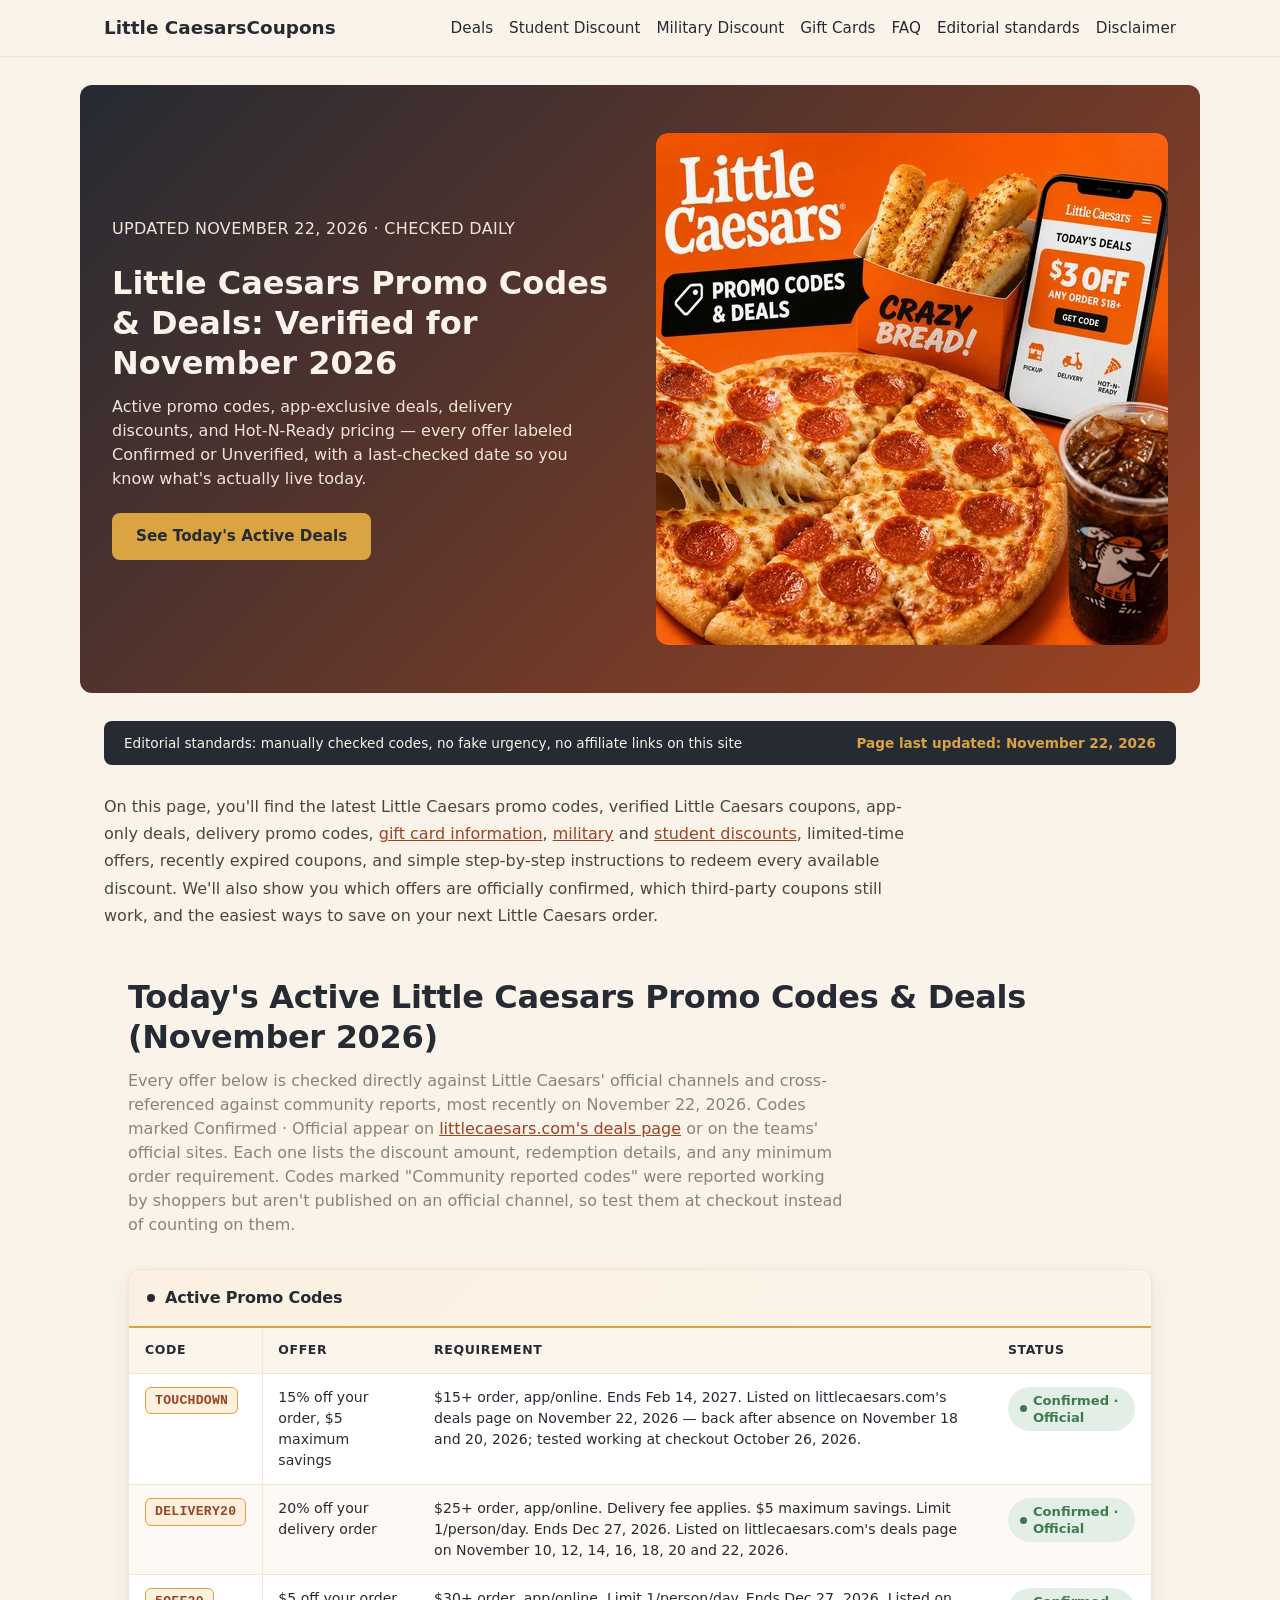
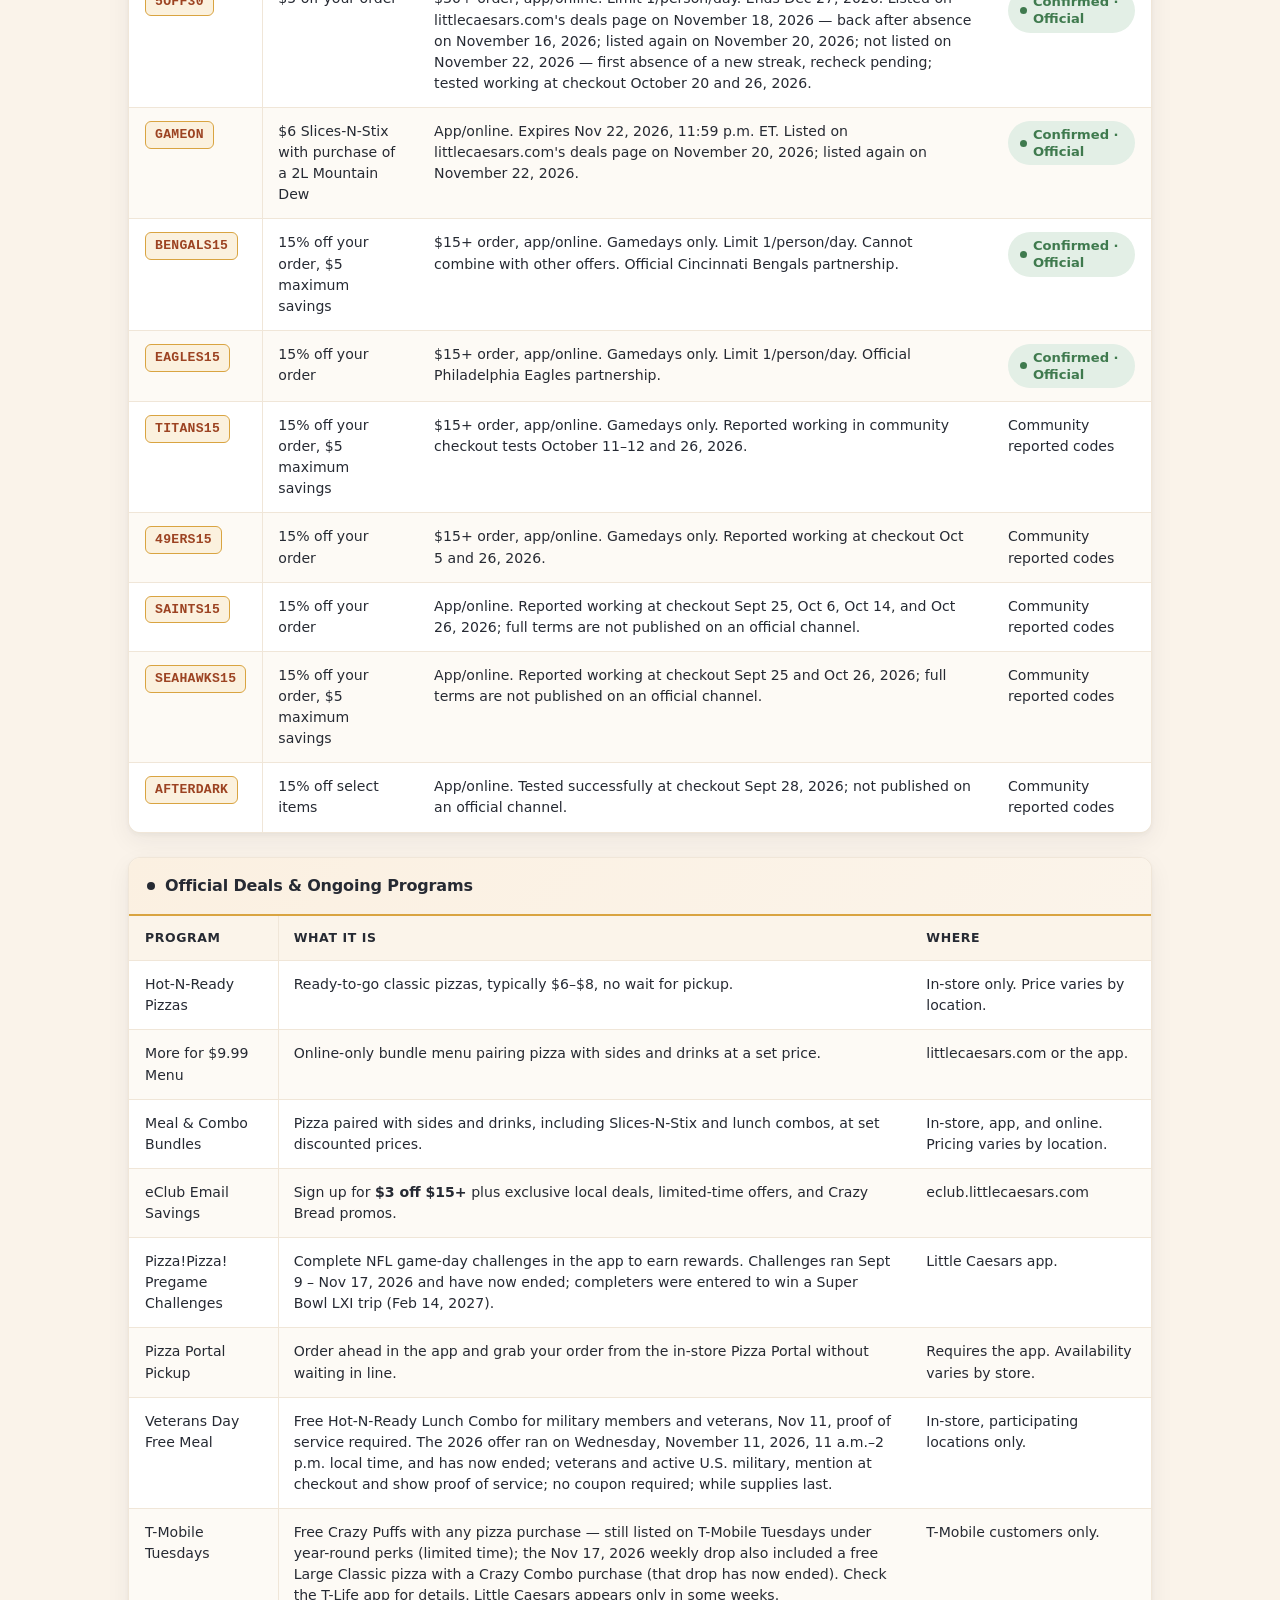
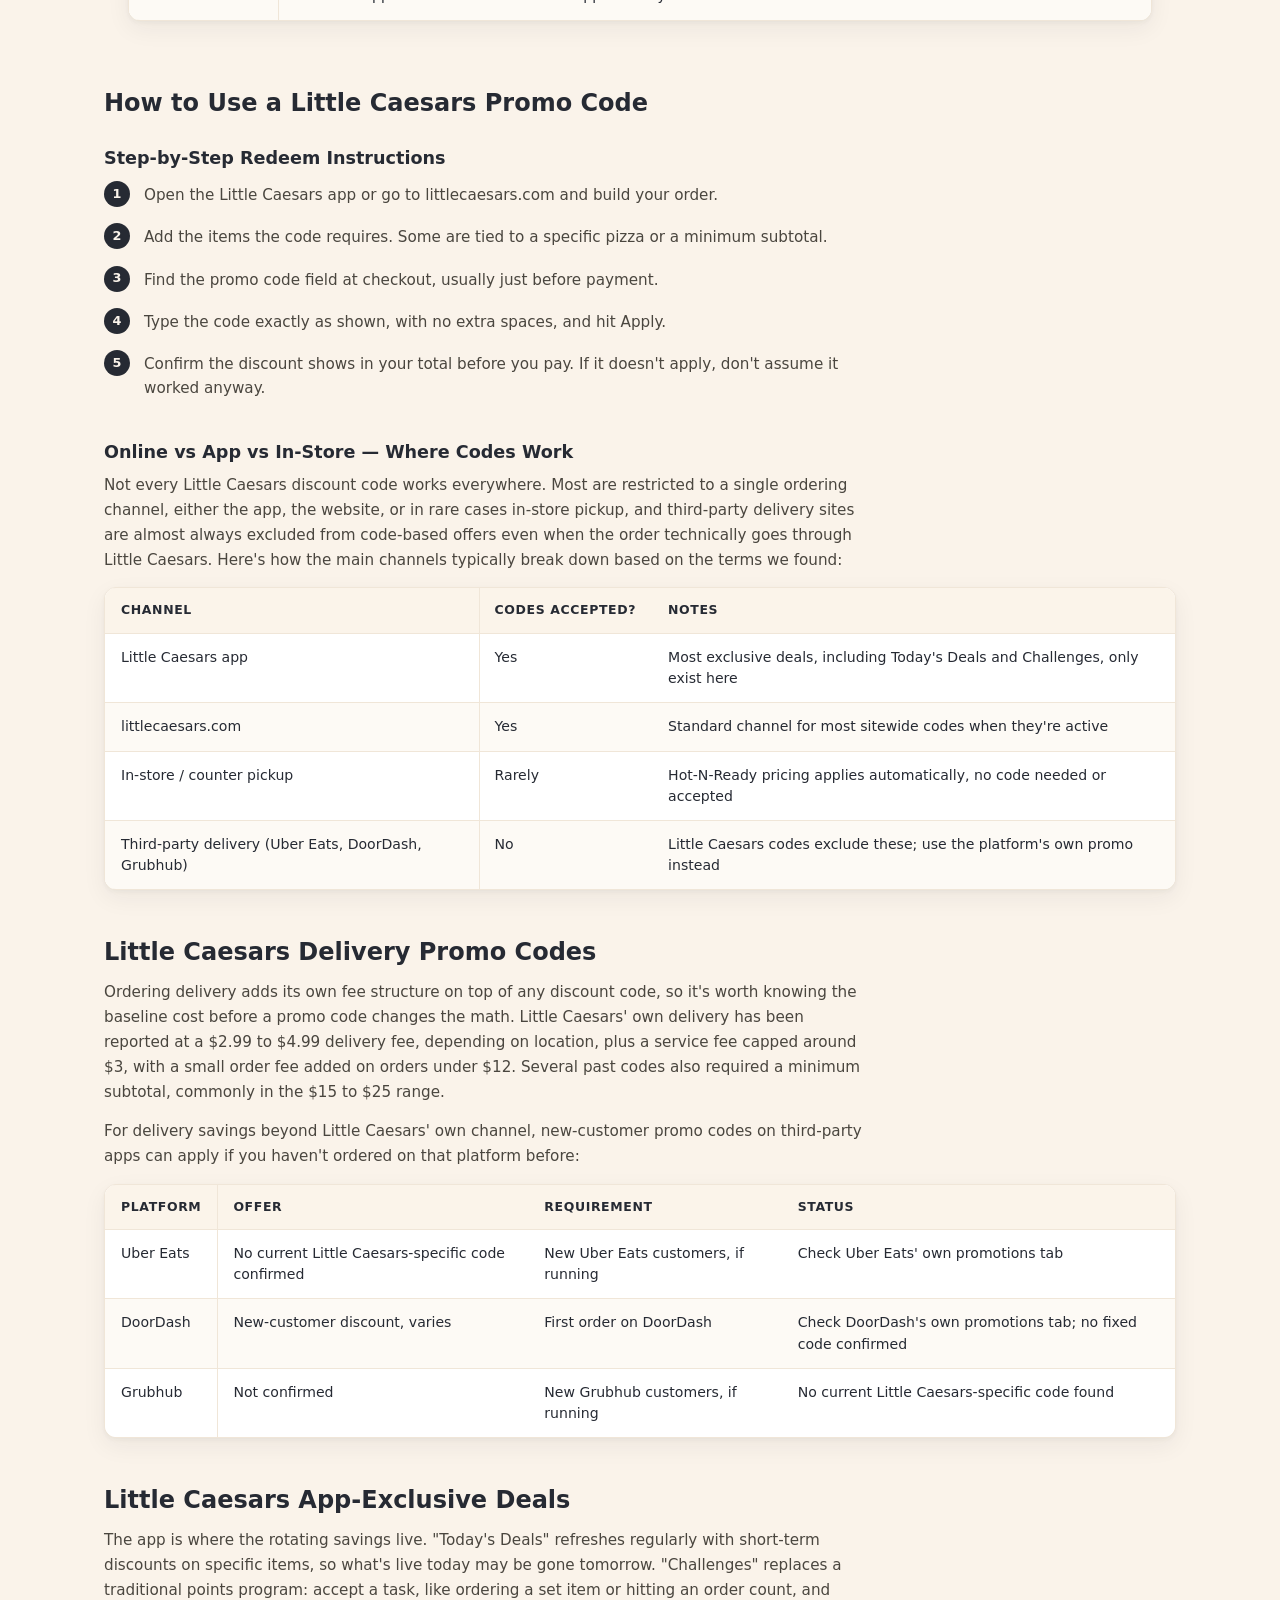
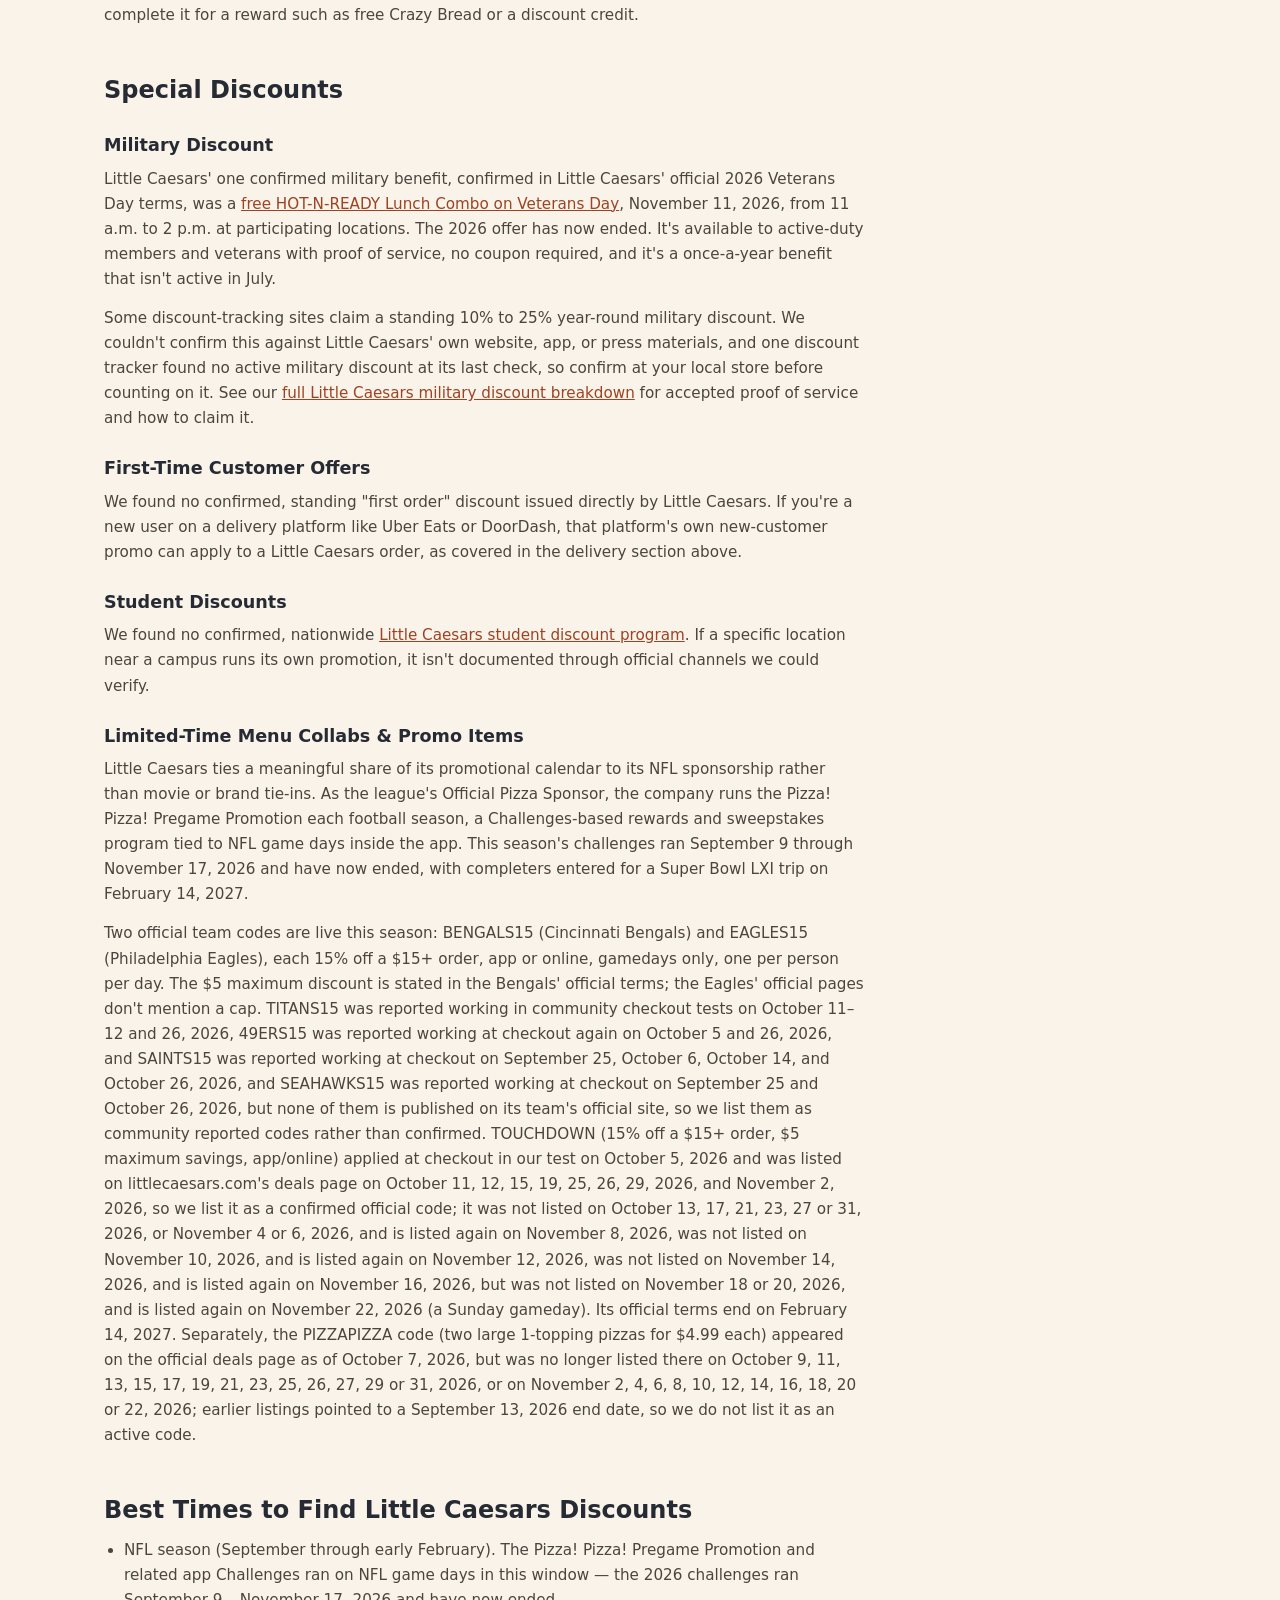
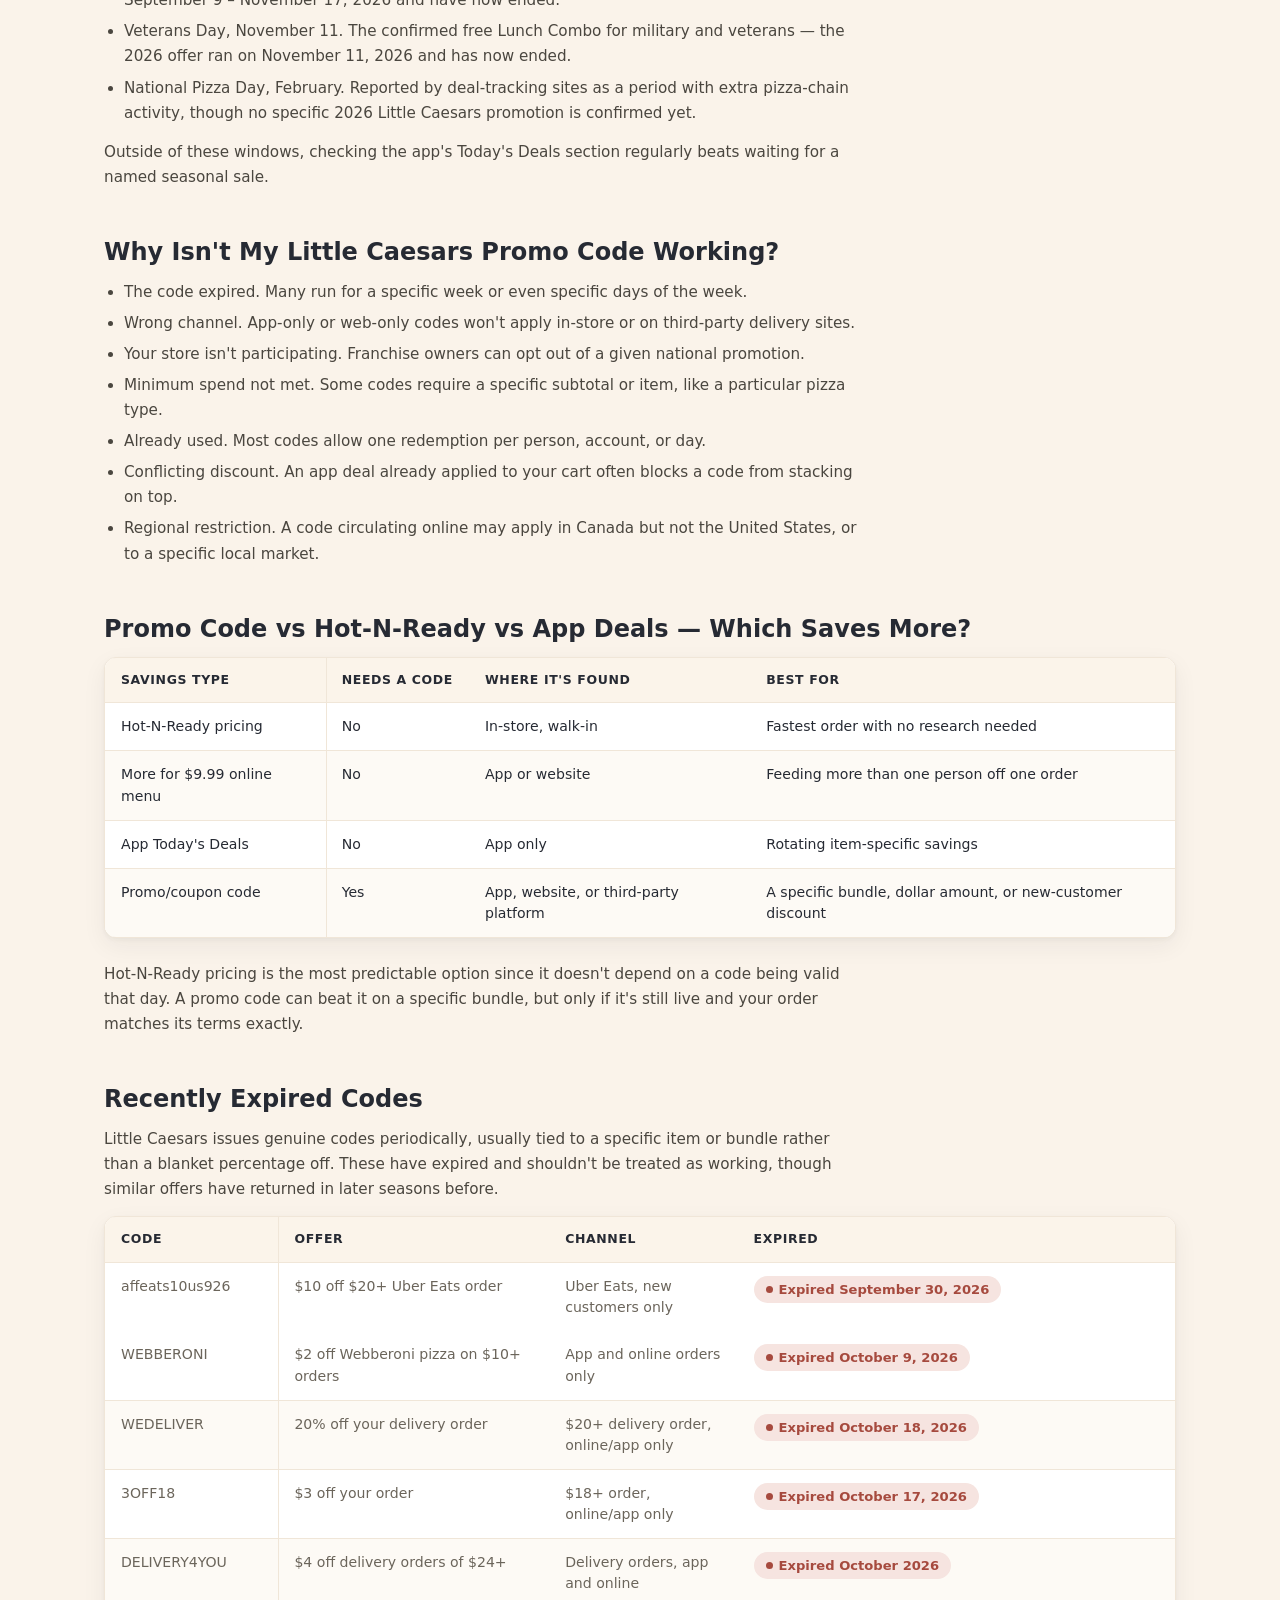
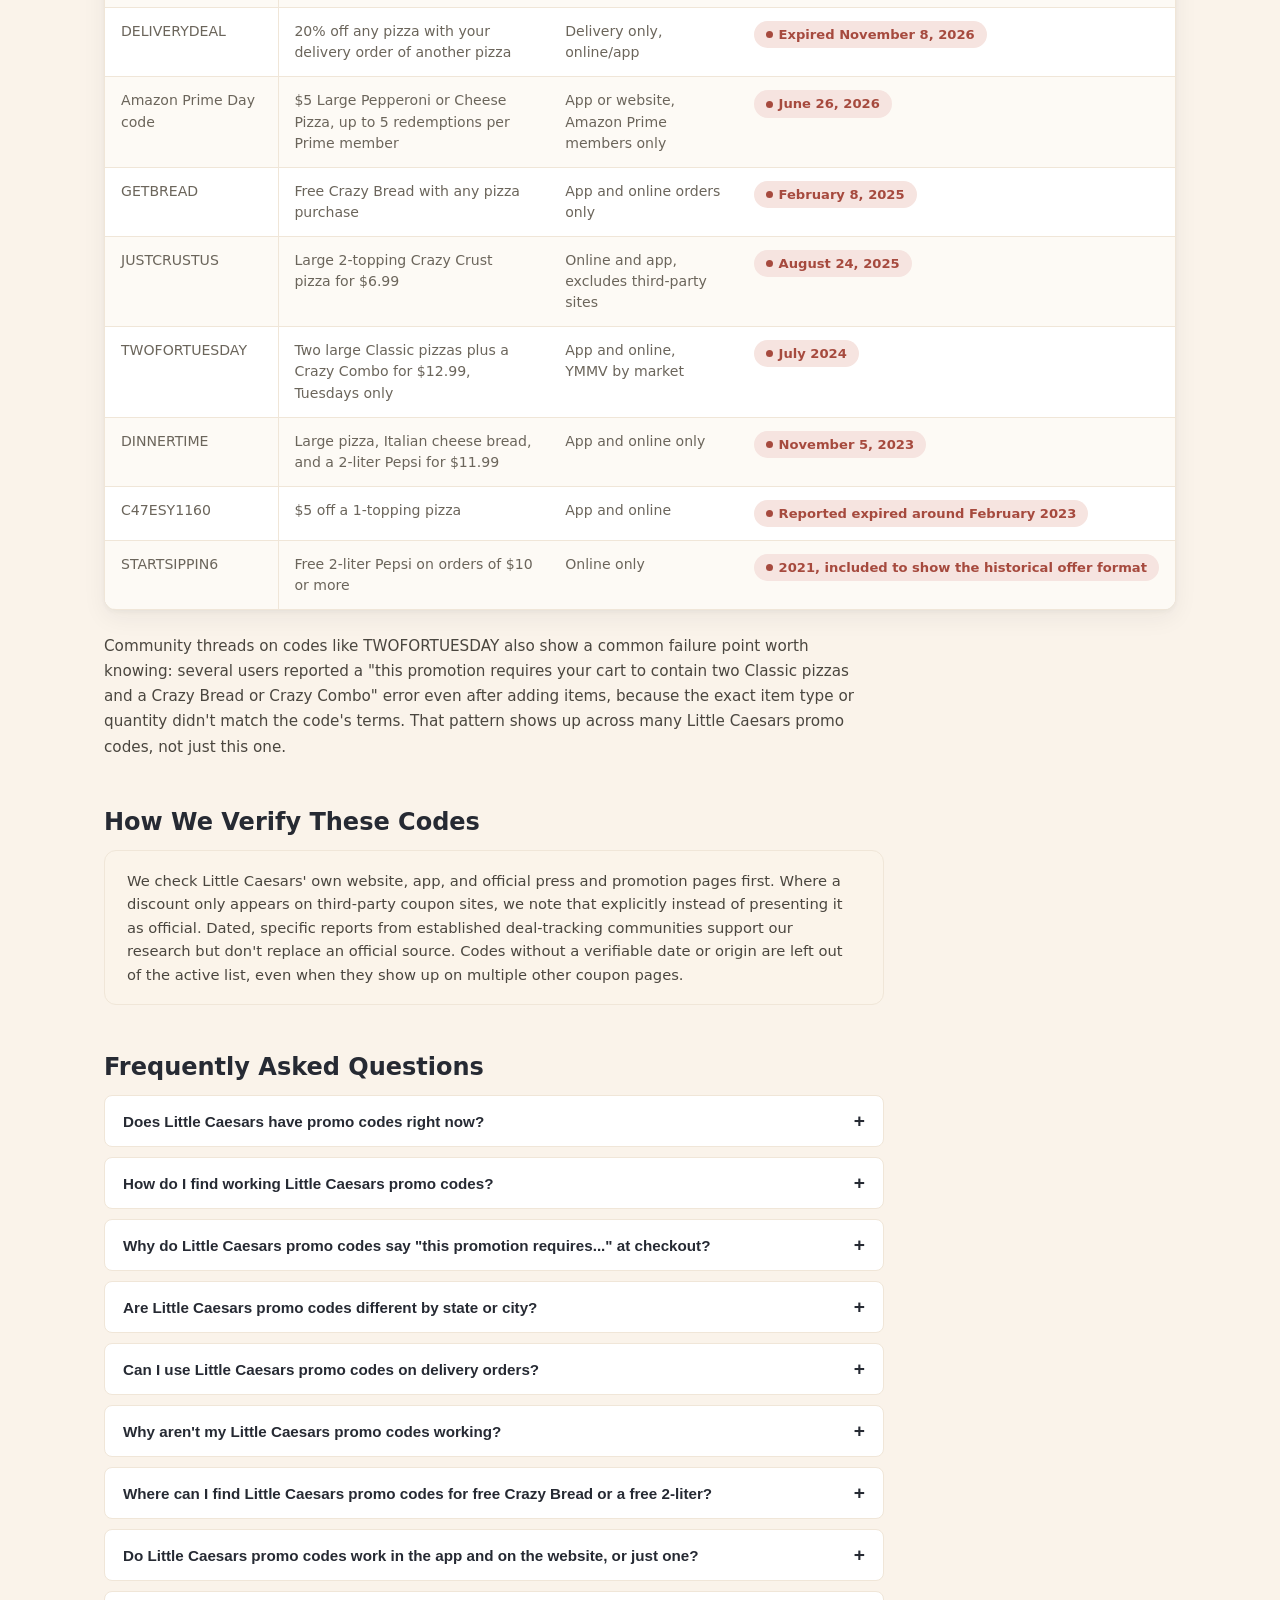
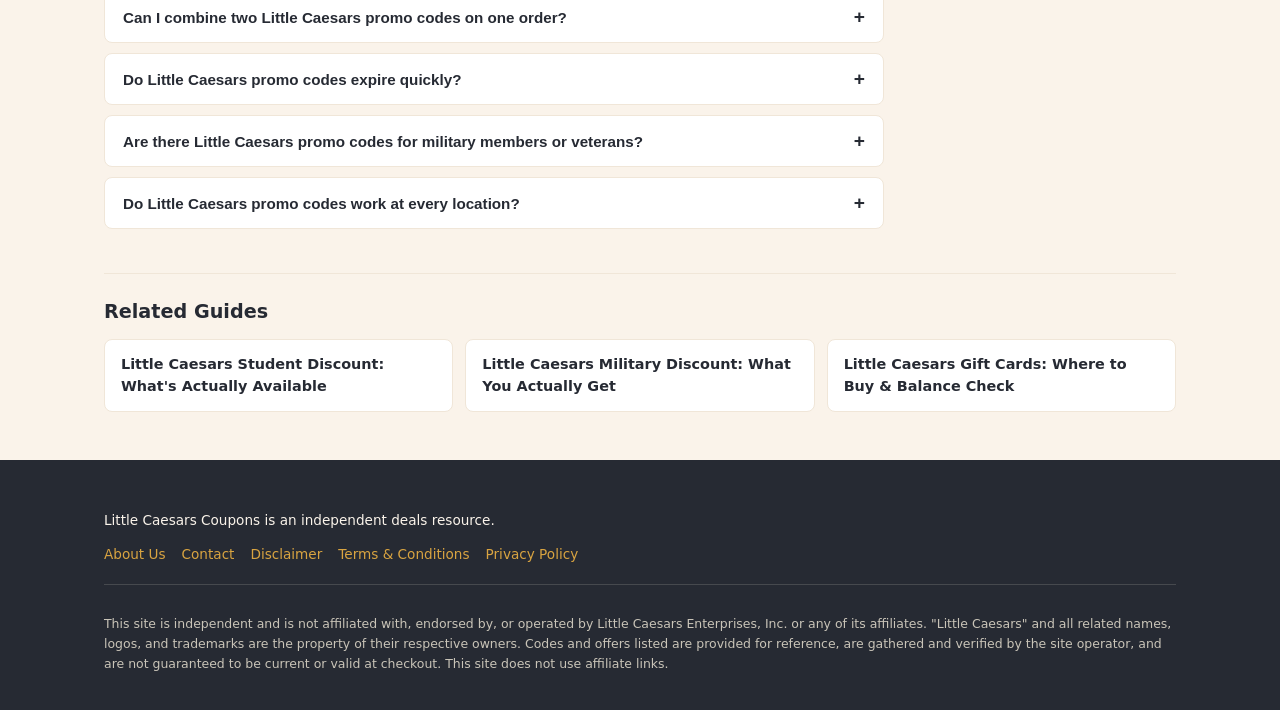
==== commit c702f224: "Auto-audit 2026-11-22: TOUCHDOWN BACK Nov 22 (Sunday gameday arbiter, rotation confirmed 10th time, " ====
--- a/index.html
+++ b/index.html
@@ -41,7 +41,7 @@
     {
       "@type": "Question",
       "name": "Does Little Caesars have promo codes right now?",
-      "acceptedAnswer": { "@type": "Answer", "text": "Yes. As of November 20, 2026, the codes on Little Caesars' official deals page are 5OFF30 ($5 off orders of $30 or more, ends December 27, 2026; tested working at checkout October 20 and 26, 2026), DELIVERY20 (20% off your delivery order of $25 or more, $5 maximum savings, ends December 27, 2026; first listed on November 10, 2026 and listed again on November 12, 14, 16, 18 and 20, 2026) and GAMEON ($6 Slices-N-Stix with purchase of a 2L Mountain Dew, app/online, expires November 22, 2026 at 11:59 p.m. ET; first listed on November 20, 2026). DELIVERY20's maximum is $5 in today's verbatim terms; the November 12 read had stated $7.50, which the November 14, 16, 18 and 20 verbatim reads did not show. Two official NFL team codes are live: BENGALS15 and EAGLES15 (15% off $15+, gamedays only). 5OFF30 was listed on the deals page on November 10, 2026 (back after absence on November 8, 2026), was not listed on November 12, 2026 (a first absence of a new streak), and is listed again on November 14, 2026, but was not listed on November 16, 2026 (a first absence of a new streak), and is listed again on November 18, 2026, and listed again on November 20, 2026. TOUCHDOWN was listed on the deals page on November 8, 2026 (a Sunday gameday), was not listed on November 10, 2026, and is listed again on November 12, 2026, but was not listed on November 14, 2026 (a first absence of a new streak), and is listed again on November 16, 2026, but was not listed on November 18 or 20, 2026 (a second consecutive absence; Sunday, November 22, 2026 is a gameday, so the next check is the arbiter); because its official end date February 14, 2027 has not passed and it tested working at checkout October 26, 2026, we keep it listed below as a confirmed official code. DELIVERYDEAL was listed on the deals page through November 8, 2026, its official end date, and is no longer listed, so it is in the expired list below. 5OFF30 was listed on the deals page on November 6, 2026, was not listed on November 8, 2026, and is listed again on November 10, 2026. TOUCHDOWN was listed on the deals page on October 25, 26 and 29, 2026, was not listed on October 31, 2026, and is listed again on November 2, 2026. TOUCHDOWN was listed on the deals page on October 25 and 26, 2026, was not listed on October 27, 2026, and is listed again on October 29, 2026. 5OFF30 was listed on the deals page on October 27, 2026, was not listed on October 29, 2026, and is listed again on October 31, 2026. 5OFF30 was listed on the deals page on October 23, 2026, was not listed on October 25 or 26, 2026, and is listed again on October 27, 2026. 5OFF30 was listed on the deals page on October 7, 2026, was not listed on October 9 or 11, 2026 and was moved to the expired list, and is listed again on October 21, 2026 with a new official end date of December 27, 2026, so it is back in the active list below. 3OFF18 and WEDELIVER are no longer listed on the deals page; their official end dates (October 17 and 18, 2026) have passed, and 3OFF18 was rejected in our October 19 checkout test and again in two October 26 checkout tests at an open store, so both are in the expired list below. TITANS15 (reported working in community checkout tests October 11-12 and 26, 2026), 49ERS15 (tested working October 5 and 26, 2026), SAINTS15 (tested working October 14 and 26, 2026), SEAHAWKS15 (tested working October 26, 2026), and AFTERDARK were reported working in community checkout tests but aren't published on official team sites. WEBBERONI ended October 9, 2026 and was no longer listed on October 11, 2026, and DELIVERY4YOU was not listed on October 9 or October 11, 2026, so both are in the expired list below. PIZZAPIZZA was last listed on October 7, 2026 and was not listed on October 9, 11, 13, 15, 17, 19, 21, 23, 25, 26, 27, 29 or 31, 2026, or on November 2, 4, 6, 8, 10, 12, 14, 16, 18 or 20, 2026. The Uber Eats code affeats10us926 expired September 30. Automatic deals like the Hot-N-Ready menu and the More for $9.99 online menu don't need a code at all." }
+      "acceptedAnswer": { "@type": "Answer", "text": "Yes. As of November 22, 2026, the codes on Little Caesars' official deals page are GAMEON ($6 Slices-N-Stix with purchase of a 2L Mountain Dew, app/online, expires November 22, 2026 at 11:59 p.m. ET; first listed on November 20, 2026 and listed again on November 22, 2026), TOUCHDOWN (15% off orders of $15 or more, $5 maximum savings, ends February 14, 2027; listed again on November 22, 2026, a Sunday gameday, after absence on November 18 and 20, 2026) and DELIVERY20 (20% off your delivery order of $25 or more, $5 maximum savings, ends December 27, 2026; first listed on November 10, 2026 and listed again on November 12, 14, 16, 18, 20 and 22, 2026). 5OFF30 was not listed on November 22, 2026 (a first absence of a new streak); its official end date December 27, 2026 has not passed, so we keep it listed below as a confirmed official code. DELIVERY20's maximum is $5 in today's verbatim terms; the November 12 read had stated $7.50, which the November 14, 16, 18, 20 and 22 verbatim reads did not show. Two official NFL team codes are live: BENGALS15 and EAGLES15 (15% off $15+, gamedays only). 5OFF30 was listed on the deals page on November 10, 2026 (back after absence on November 8, 2026), was not listed on November 12, 2026 (a first absence of a new streak), and is listed again on November 14, 2026, but was not listed on November 16, 2026 (a first absence of a new streak), and is listed again on November 18, 2026, and listed again on November 20, 2026, but was not listed on November 22, 2026 (a first absence of a new streak). TOUCHDOWN was listed on the deals page on November 8, 2026 (a Sunday gameday), was not listed on November 10, 2026, and is listed again on November 12, 2026, but was not listed on November 14, 2026 (a first absence of a new streak), and is listed again on November 16, 2026, but was not listed on November 18 or 20, 2026 (a second consecutive absence), and is listed again on November 22, 2026 (a Sunday gameday — the arbiter, rotation confirmed a tenth time); because its official end date February 14, 2027 has not passed and it tested working at checkout October 26, 2026, we keep it listed below as a confirmed official code. DELIVERYDEAL was listed on the deals page through November 8, 2026, its official end date, and is no longer listed, so it is in the expired list below. 5OFF30 was listed on the deals page on November 6, 2026, was not listed on November 8, 2026, and is listed again on November 10, 2026. TOUCHDOWN was listed on the deals page on October 25, 26 and 29, 2026, was not listed on October 31, 2026, and is listed again on November 2, 2026. TOUCHDOWN was listed on the deals page on October 25 and 26, 2026, was not listed on October 27, 2026, and is listed again on October 29, 2026. 5OFF30 was listed on the deals page on October 27, 2026, was not listed on October 29, 2026, and is listed again on October 31, 2026. 5OFF30 was listed on the deals page on October 23, 2026, was not listed on October 25 or 26, 2026, and is listed again on October 27, 2026. 5OFF30 was listed on the deals page on October 7, 2026, was not listed on October 9 or 11, 2026 and was moved to the expired list, and is listed again on October 21, 2026 with a new official end date of December 27, 2026, so it is back in the active list below. 3OFF18 and WEDELIVER are no longer listed on the deals page; their official end dates (October 17 and 18, 2026) have passed, and 3OFF18 was rejected in our October 19 checkout test and again in two October 26 checkout tests at an open store, so both are in the expired list below. TITANS15 (reported working in community checkout tests October 11-12 and 26, 2026), 49ERS15 (tested working October 5 and 26, 2026), SAINTS15 (tested working October 14 and 26, 2026), SEAHAWKS15 (tested working October 26, 2026), and AFTERDARK were reported working in community checkout tests but aren't published on official team sites. WEBBERONI ended October 9, 2026 and was no longer listed on October 11, 2026, and DELIVERY4YOU was not listed on October 9 or October 11, 2026, so both are in the expired list below. PIZZAPIZZA was last listed on October 7, 2026 and was not listed on October 9, 11, 13, 15, 17, 19, 21, 23, 25, 26, 27, 29 or 31, 2026, or on November 2, 4, 6, 8, 10, 12, 14, 16, 18, 20 or 22, 2026. The Uber Eats code affeats10us926 expired September 30. Automatic deals like the Hot-N-Ready menu and the More for $9.99 online menu don't need a code at all." }
     },
     {
       "@type": "Question",
@@ -803,7 +803,7 @@
   <section class="hero">
     <div class="container">
       <div class="hero-copy">
-        <p class="hero-eyebrow">Updated November 20, 2026 &middot; Checked Daily</p>
+        <p class="hero-eyebrow">Updated November 22, 2026 &middot; Checked Daily</p>
         <h1>Little Caesars Promo Codes &amp; Deals: Verified for November 2026</h1>
         <p>Active promo codes, app-exclusive deals, delivery discounts, and Hot-N-Ready pricing — every offer labeled Confirmed or Unverified, with a last-checked date so you know what's actually live today.</p>
         <a class="btn-primary" href="#deals">See Today's Active Deals</a>
@@ -821,7 +821,7 @@
 
     <div class="trust-bar">
       <span>Editorial standards: manually checked codes, no fake urgency, no affiliate links on this site</span>
-      <span class="updated">Page last updated: November 20, 2026</span>
+      <span class="updated">Page last updated: November 22, 2026</span>
     </div>
 
     <p class="page-intro">On this page, you'll find the latest Little Caesars promo codes, verified Little Caesars coupons, app-only deals, delivery promo codes, <a href="/gift-cards/">gift card information</a>, <a href="/military-discount/">military</a> and <a href="/student-discount/">student discounts</a>, limited-time offers, recently expired coupons, and simple step-by-step instructions to redeem every available discount. We'll also show you which offers are officially confirmed, which third-party coupons still work, and the easiest ways to save on your next Little Caesars order.</p>
@@ -829,7 +829,7 @@
 <section class="offers-section" id="deals" aria-labelledby="offers-heading">
   <div class="offers-header">
     <h2 id="offers-heading">Today's Active Little Caesars Promo Codes &amp; Deals (November 2026)</h2>
-    <p>Every offer below is checked directly against Little Caesars' official channels and cross-referenced against community reports, most recently on November 20, 2026. Codes marked Confirmed · Official appear on <a href="https://littlecaesars.com/en-us/promo/free-delivery-08-2023/">littlecaesars.com's deals page</a> or on the teams' official sites. Each one lists the discount amount, redemption details, and any minimum order requirement. Codes marked "Community reported codes" were reported working by shoppers but aren't published on an official channel, so test them at checkout instead of counting on them.</p>
+    <p>Every offer below is checked directly against Little Caesars' official channels and cross-referenced against community reports, most recently on November 22, 2026. Codes marked Confirmed · Official appear on <a href="https://littlecaesars.com/en-us/promo/free-delivery-08-2023/">littlecaesars.com's deals page</a> or on the teams' official sites. Each one lists the discount amount, redemption details, and any minimum order requirement. Codes marked "Community reported codes" were reported working by shoppers but aren't published on an official channel, so test them at checkout instead of counting on them.</p>
   </div>
 
   <div class="table-wrap">
@@ -839,12 +839,12 @@
         <tr><th>Code</th><th>Offer</th><th>Requirement</th><th>Status</th></tr>
       </thead>
       <tbody>
-        <tr><td><strong>TOUCHDOWN</strong></td><td>15% off your order, $5 maximum savings</td><td>$15+ order, app/online. Ends Feb 14, 2027. Listed on littlecaesars.com's deals page on November 16, 2026 — back after absence on November 14, 2026; not listed on November 18 or 20, 2026 — second consecutive absence, recheck pending; tested working at checkout October 26, 2026.</td><td><span class="status-pill status-pill--active">Confirmed · Official</span></td></tr>
-         <tr><td><strong>DELIVERY20</strong></td><td>20% off your delivery order</td><td>$25+ order, app/online. Delivery fee applies. $5 maximum savings. Limit 1/person/day. Ends Dec 27, 2026. Listed on littlecaesars.com's deals page on November 10, 12, 14, 16, 18 and 20, 2026.</td><td><span class="status-pill status-pill--active">Confirmed · Official</span></td></tr>
+        <tr><td><strong>TOUCHDOWN</strong></td><td>15% off your order, $5 maximum savings</td><td>$15+ order, app/online. Ends Feb 14, 2027. Listed on littlecaesars.com's deals page on November 22, 2026 — back after absence on November 18 and 20, 2026; tested working at checkout October 26, 2026.</td><td><span class="status-pill status-pill--active">Confirmed · Official</span></td></tr>
+         <tr><td><strong>DELIVERY20</strong></td><td>20% off your delivery order</td><td>$25+ order, app/online. Delivery fee applies. $5 maximum savings. Limit 1/person/day. Ends Dec 27, 2026. Listed on littlecaesars.com's deals page on November 10, 12, 14, 16, 18, 20 and 22, 2026.</td><td><span class="status-pill status-pill--active">Confirmed · Official</span></td></tr>
         
         
-        <tr><td><strong>5OFF30</strong></td><td>$5 off your order</td><td>$30+ order, app/online. Limit 1/person/day. Ends Dec 27, 2026. Listed on littlecaesars.com's deals page on November 18, 2026 — back after absence on November 16, 2026; listed again on November 20, 2026; tested working at checkout October 20 and 26, 2026.</td><td><span class="status-pill status-pill--active">Confirmed · Official</span></td></tr>
-        <tr><td><strong>GAMEON</strong></td><td>$6 Slices-N-Stix with purchase of a 2L Mountain Dew</td><td>App/online. Expires Nov 22, 2026, 11:59 p.m. ET. Listed on littlecaesars.com's deals page on November 20, 2026.</td><td><span class="status-pill status-pill--active">Confirmed · Official</span></td></tr>
+        <tr><td><strong>5OFF30</strong></td><td>$5 off your order</td><td>$30+ order, app/online. Limit 1/person/day. Ends Dec 27, 2026. Listed on littlecaesars.com's deals page on November 18, 2026 — back after absence on November 16, 2026; listed again on November 20, 2026; not listed on November 22, 2026 — first absence of a new streak, recheck pending; tested working at checkout October 20 and 26, 2026.</td><td><span class="status-pill status-pill--active">Confirmed · Official</span></td></tr>
+        <tr><td><strong>GAMEON</strong></td><td>$6 Slices-N-Stix with purchase of a 2L Mountain Dew</td><td>App/online. Expires Nov 22, 2026, 11:59 p.m. ET. Listed on littlecaesars.com's deals page on November 20, 2026; listed again on November 22, 2026.</td><td><span class="status-pill status-pill--active">Confirmed · Official</span></td></tr>
         <tr><td><strong>BENGALS15</strong></td><td>15% off your order, $5 maximum savings</td><td>$15+ order, app/online. Gamedays only. Limit 1/person/day. Cannot combine with other offers. Official Cincinnati Bengals partnership.</td><td><span class="status-pill status-pill--active">Confirmed · Official</span></td></tr>
         <tr><td><strong>EAGLES15</strong></td><td>15% off your order</td><td>$15+ order, app/online. Gamedays only. Limit 1/person/day. Official Philadelphia Eagles partnership.</td><td><span class="status-pill status-pill--active">Confirmed · Official</span></td></tr>
         <tr><td><strong>TITANS15</strong></td><td>15% off your order, $5 maximum savings</td><td>$15+ order, app/online. Gamedays only. Reported working in community checkout tests October 11&ndash;12 and 26, 2026.</td><td>Community reported codes</td></tr>
@@ -1185,7 +1185,7 @@
 
       <h3>Limited-Time Menu Collabs &amp; Promo Items</h3>
       <p>Little Caesars ties a meaningful share of its promotional calendar to its NFL sponsorship rather than movie or brand tie-ins. As the league's Official Pizza Sponsor, the company runs the Pizza! Pizza! Pregame Promotion each football season, a Challenges-based rewards and sweepstakes program tied to NFL game days inside the app. This season's challenges ran September 9 through November 17, 2026 and have now ended, with completers entered for a Super Bowl LXI trip on February 14, 2027.</p>
-      <p>Two official team codes are live this season: BENGALS15 (Cincinnati Bengals) and EAGLES15 (Philadelphia Eagles), each 15% off a $15+ order, app or online, gamedays only, one per person per day. The $5 maximum discount is stated in the Bengals' official terms; the Eagles' official pages don't mention a cap. TITANS15 was reported working in community checkout tests on October 11&ndash;12 and 26, 2026, 49ERS15 was reported working at checkout again on October 5 and 26, 2026, and SAINTS15 was reported working at checkout on September 25, October 6, October 14, and October 26, 2026, and SEAHAWKS15 was reported working at checkout on September 25 and October 26, 2026, but none of them is published on its team's official site, so we list them as community reported codes rather than confirmed. TOUCHDOWN (15% off a $15+ order, $5 maximum savings, app/online) applied at checkout in our test on October 5, 2026 and was listed on littlecaesars.com's deals page on October 11, 12, 15, 19, 25, 26, 29, 2026, and November 2, 2026, so we list it as a confirmed official code; it was not listed on October 13, 17, 21, 23, 27 or 31, 2026, or November 4 or 6, 2026, and is listed again on November 8, 2026, was not listed on November 10, 2026, and is listed again on November 12, 2026, was not listed on November 14, 2026, and is listed again on November 16, 2026, but was not listed on November 18 or 20, 2026. Its official terms end on February 14, 2027. Separately, the PIZZAPIZZA code (two large 1-topping pizzas for $4.99 each) appeared on the official deals page as of October 7, 2026, but was no longer listed there on October 9, 11, 13, 15, 17, 19, 21, 23, 25, 26, 27, 29 or 31, 2026, or on November 2, 4, 6, 8, 10, 12, 14, 16, 18 or 20, 2026; earlier listings pointed to a September 13, 2026 end date, so we do not list it as an active code.</p>
+      <p>Two official team codes are live this season: BENGALS15 (Cincinnati Bengals) and EAGLES15 (Philadelphia Eagles), each 15% off a $15+ order, app or online, gamedays only, one per person per day. The $5 maximum discount is stated in the Bengals' official terms; the Eagles' official pages don't mention a cap. TITANS15 was reported working in community checkout tests on October 11&ndash;12 and 26, 2026, 49ERS15 was reported working at checkout again on October 5 and 26, 2026, and SAINTS15 was reported working at checkout on September 25, October 6, October 14, and October 26, 2026, and SEAHAWKS15 was reported working at checkout on September 25 and October 26, 2026, but none of them is published on its team's official site, so we list them as community reported codes rather than confirmed. TOUCHDOWN (15% off a $15+ order, $5 maximum savings, app/online) applied at checkout in our test on October 5, 2026 and was listed on littlecaesars.com's deals page on October 11, 12, 15, 19, 25, 26, 29, 2026, and November 2, 2026, so we list it as a confirmed official code; it was not listed on October 13, 17, 21, 23, 27 or 31, 2026, or November 4 or 6, 2026, and is listed again on November 8, 2026, was not listed on November 10, 2026, and is listed again on November 12, 2026, was not listed on November 14, 2026, and is listed again on November 16, 2026, but was not listed on November 18 or 20, 2026, and is listed again on November 22, 2026 (a Sunday gameday). Its official terms end on February 14, 2027. Separately, the PIZZAPIZZA code (two large 1-topping pizzas for $4.99 each) appeared on the official deals page as of October 7, 2026, but was no longer listed there on October 9, 11, 13, 15, 17, 19, 21, 23, 25, 26, 27, 29 or 31, 2026, or on November 2, 4, 6, 8, 10, 12, 14, 16, 18, 20 or 22, 2026; earlier listings pointed to a September 13, 2026 end date, so we do not list it as an active code.</p>
     </section>
 
     <section class="content-section" aria-labelledby="best-times-heading">
@@ -1268,7 +1268,7 @@
 
         <li class="faq-item">
           <button type="button" class="faq-question" aria-expanded="false" aria-controls="faq-a1">Does Little Caesars have promo codes right now?</button>
-          <div class="faq-answer" id="faq-a1" hidden>Yes. As of November 20, 2026, the codes on Little Caesars' official deals page are 5OFF30 ($5 off orders of $30 or more, ends December 27, 2026; tested working at checkout October 20 and 26, 2026), DELIVERY20 (20% off your delivery order of $25 or more, $5 maximum savings, ends December 27, 2026; first listed on November 10, 2026 and listed again on November 12, 14, 16, 18 and 20, 2026) and GAMEON ($6 Slices-N-Stix with purchase of a 2L Mountain Dew, app/online, expires November 22, 2026 at 11:59 p.m. ET; first listed on November 20, 2026). DELIVERY20's maximum is $5 in today's verbatim terms; the November 12 read had stated $7.50, which the November 14, 16, 18 and 20 verbatim reads did not show. Two official NFL team codes are live: BENGALS15 and EAGLES15 (15% off $15+, gamedays only). 5OFF30 was listed on the deals page on November 10, 2026 (back after absence on November 8, 2026), was not listed on November 12, 2026 (a first absence of a new streak), and is listed again on November 14, 2026, but was not listed on November 16, 2026 (a first absence of a new streak), and is listed again on November 18, 2026, and listed again on November 20, 2026. TOUCHDOWN was listed on the deals page on November 8, 2026 (a Sunday gameday), was not listed on November 10, 2026, and is listed again on November 12, 2026, but was not listed on November 14, 2026 (a first absence of a new streak), and is listed again on November 16, 2026, but was not listed on November 18 or 20, 2026 (a second consecutive absence; Sunday, November 22, 2026 is a gameday, so the next check is the arbiter); because its official end date February 14, 2027 has not passed and it tested working at checkout October 26, 2026, we keep it listed below as a confirmed official code. DELIVERYDEAL was listed on the deals page through November 8, 2026, its official end date, and is no longer listed, so it is in the expired list below. 5OFF30 was listed on the deals page on November 6, 2026, was not listed on November 8, 2026, and is listed again on November 10, 2026. TOUCHDOWN was listed on the deals page on October 25, 26 and 29, 2026, was not listed on October 31, 2026, and is listed again on November 2, 2026. TOUCHDOWN was listed on the deals page on October 25 and 26, 2026, was not listed on October 27, 2026, and is listed again on October 29, 2026. 5OFF30 was listed on the deals page on October 27, 2026, was not listed on October 29, 2026, and is listed again on October 31, 2026. 5OFF30 was listed on the deals page on October 23, 2026, was not listed on October 25 or 26, 2026, and is listed again on October 27, 2026. 5OFF30 was listed on the deals page on October 7, 2026, was not listed on October 9 or 11, 2026 and was moved to the expired list, and is listed again on October 21, 2026 with a new official end date of December 27, 2026, so it is back in the active list below. 3OFF18 and WEDELIVER are no longer listed on the deals page; their official end dates (October 17 and 18, 2026) have passed, and 3OFF18 was rejected in our October 19 checkout test and again in two October 26 checkout tests at an open store, so both are in the expired list below. TITANS15 (reported working in community checkout tests October 11-12 and 26, 2026), 49ERS15 (tested working October 5 and 26, 2026), SAINTS15 (tested working October 14 and 26, 2026), SEAHAWKS15 (tested working October 26, 2026), and AFTERDARK were reported working in community checkout tests but aren't published on official team sites. WEBBERONI ended October 9, 2026 and was no longer listed on October 11, 2026, and DELIVERY4YOU was not listed on October 9 or October 11, 2026, so both are in the expired list below. PIZZAPIZZA was last listed on October 7, 2026 and was not listed on October 9, 11, 13, 15, 17, 19, 21, 23, 25, 26, 27, 29 or 31, 2026, or on November 2, 4, 6, 8, 10, 12, 14, 16, 18 or 20, 2026. The Uber Eats code affeats10us926 expired September 30. Automatic deals like the Hot-N-Ready menu and the More for $9.99 online menu don't need a code at all.</div>
+          <div class="faq-answer" id="faq-a1" hidden>Yes. As of November 22, 2026, the codes on Little Caesars' official deals page are GAMEON ($6 Slices-N-Stix with purchase of a 2L Mountain Dew, app/online, expires November 22, 2026 at 11:59 p.m. ET; first listed on November 20, 2026 and listed again on November 22, 2026), TOUCHDOWN (15% off orders of $15 or more, $5 maximum savings, ends February 14, 2027; listed again on November 22, 2026, a Sunday gameday, after absence on November 18 and 20, 2026) and DELIVERY20 (20% off your delivery order of $25 or more, $5 maximum savings, ends December 27, 2026; first listed on November 10, 2026 and listed again on November 12, 14, 16, 18, 20 and 22, 2026). 5OFF30 was not listed on November 22, 2026 (a first absence of a new streak); its official end date December 27, 2026 has not passed, so we keep it listed below as a confirmed official code. DELIVERY20's maximum is $5 in today's verbatim terms; the November 12 read had stated $7.50, which the November 14, 16, 18, 20 and 22 verbatim reads did not show. Two official NFL team codes are live: BENGALS15 and EAGLES15 (15% off $15+, gamedays only). 5OFF30 was listed on the deals page on November 10, 2026 (back after absence on November 8, 2026), was not listed on November 12, 2026 (a first absence of a new streak), and is listed again on November 14, 2026, but was not listed on November 16, 2026 (a first absence of a new streak), and is listed again on November 18, 2026, and listed again on November 20, 2026, but was not listed on November 22, 2026 (a first absence of a new streak). TOUCHDOWN was listed on the deals page on November 8, 2026 (a Sunday gameday), was not listed on November 10, 2026, and is listed again on November 12, 2026, but was not listed on November 14, 2026 (a first absence of a new streak), and is listed again on November 16, 2026, but was not listed on November 18 or 20, 2026 (a second consecutive absence), and is listed again on November 22, 2026 (a Sunday gameday — the arbiter, rotation confirmed a tenth time); because its official end date February 14, 2027 has not passed and it tested working at checkout October 26, 2026, we keep it listed below as a confirmed official code. DELIVERYDEAL was listed on the deals page through November 8, 2026, its official end date, and is no longer listed, so it is in the expired list below. 5OFF30 was listed on the deals page on November 6, 2026, was not listed on November 8, 2026, and is listed again on November 10, 2026. TOUCHDOWN was listed on the deals page on October 25, 26 and 29, 2026, was not listed on October 31, 2026, and is listed again on November 2, 2026. TOUCHDOWN was listed on the deals page on October 25 and 26, 2026, was not listed on October 27, 2026, and is listed again on October 29, 2026. 5OFF30 was listed on the deals page on October 27, 2026, was not listed on October 29, 2026, and is listed again on October 31, 2026. 5OFF30 was listed on the deals page on October 23, 2026, was not listed on October 25 or 26, 2026, and is listed again on October 27, 2026. 5OFF30 was listed on the deals page on October 7, 2026, was not listed on October 9 or 11, 2026 and was moved to the expired list, and is listed again on October 21, 2026 with a new official end date of December 27, 2026, so it is back in the active list below. 3OFF18 and WEDELIVER are no longer listed on the deals page; their official end dates (October 17 and 18, 2026) have passed, and 3OFF18 was rejected in our October 19 checkout test and again in two October 26 checkout tests at an open store, so both are in the expired list below. TITANS15 (reported working in community checkout tests October 11-12 and 26, 2026), 49ERS15 (tested working October 5 and 26, 2026), SAINTS15 (tested working October 14 and 26, 2026), SEAHAWKS15 (tested working October 26, 2026), and AFTERDARK were reported working in community checkout tests but aren't published on official team sites. WEBBERONI ended October 9, 2026 and was no longer listed on October 11, 2026, and DELIVERY4YOU was not listed on October 9 or October 11, 2026, so both are in the expired list below. PIZZAPIZZA was last listed on October 7, 2026 and was not listed on October 9, 11, 13, 15, 17, 19, 21, 23, 25, 26, 27, 29 or 31, 2026, or on November 2, 4, 6, 8, 10, 12, 14, 16, 18, 20 or 22, 2026. The Uber Eats code affeats10us926 expired September 30. Automatic deals like the Hot-N-Ready menu and the More for $9.99 online menu don't need a code at all.</div>
         </li>
 
         <li class="faq-item">
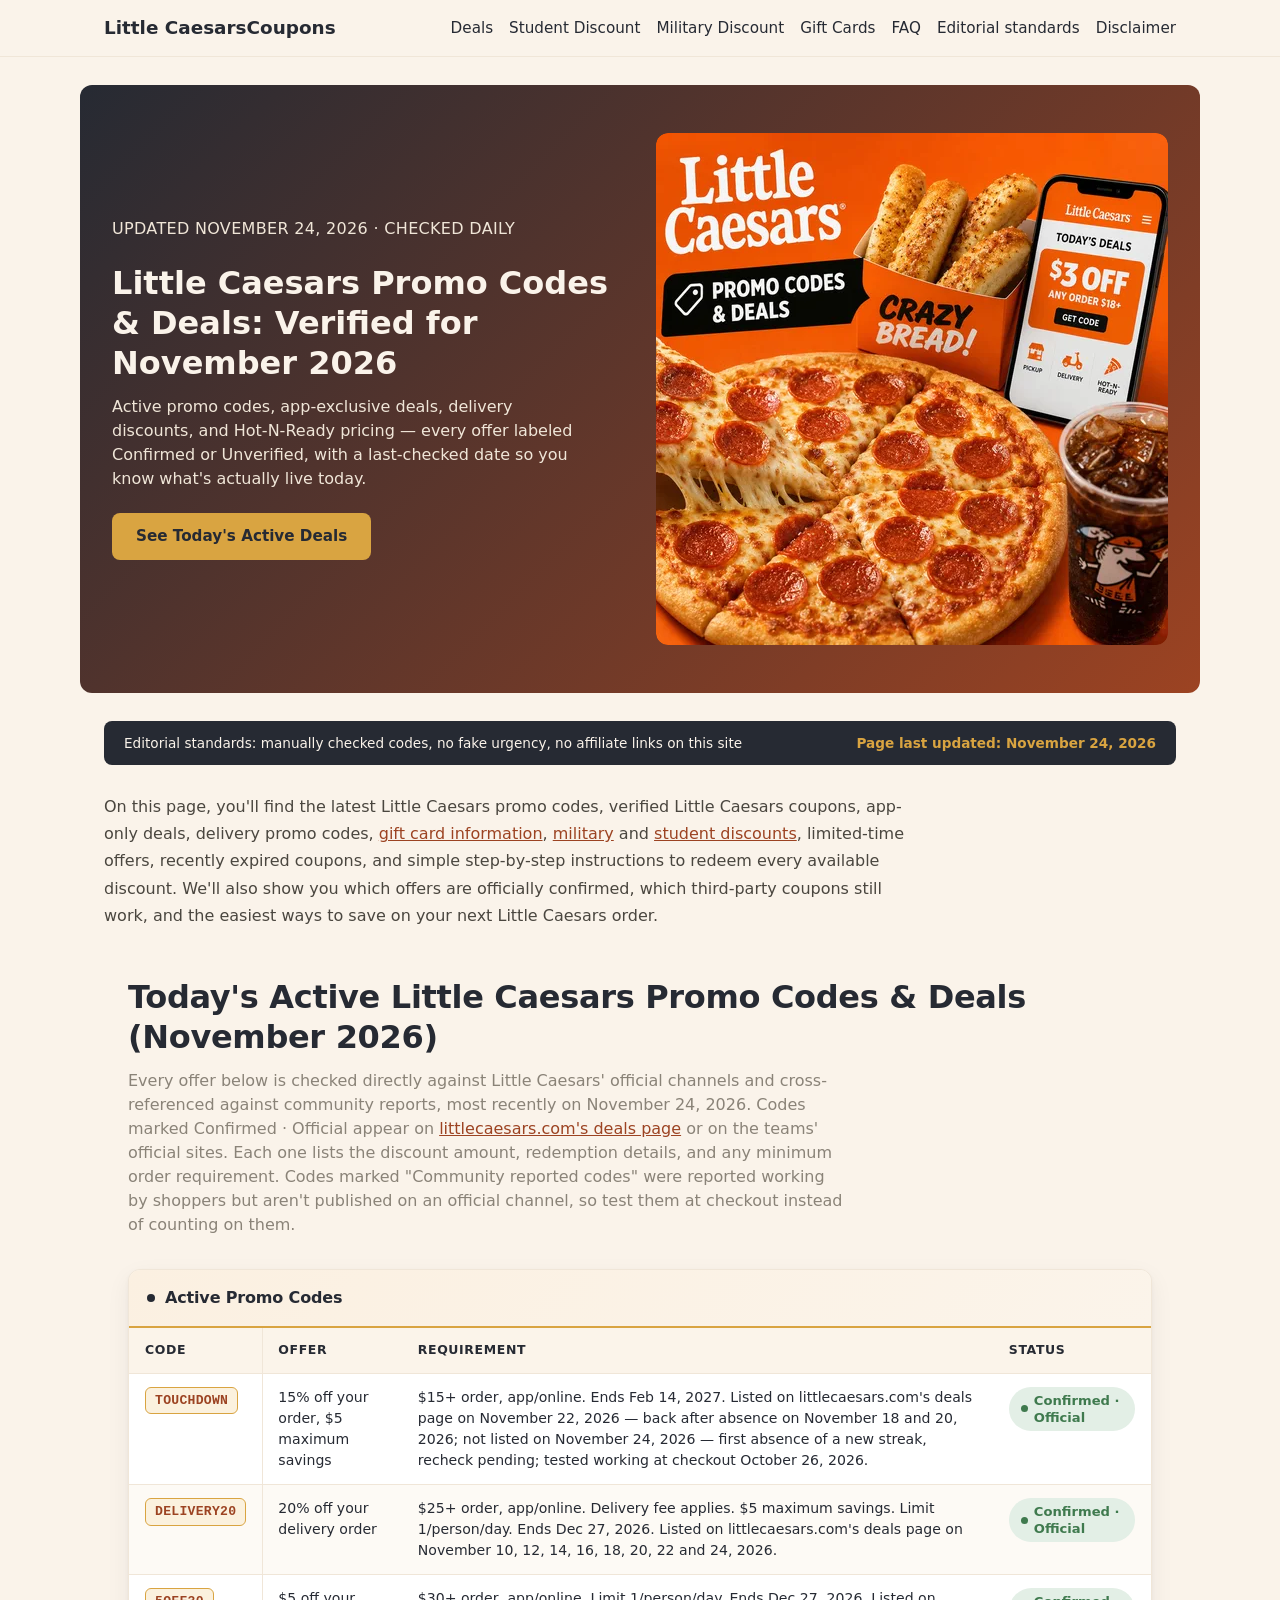
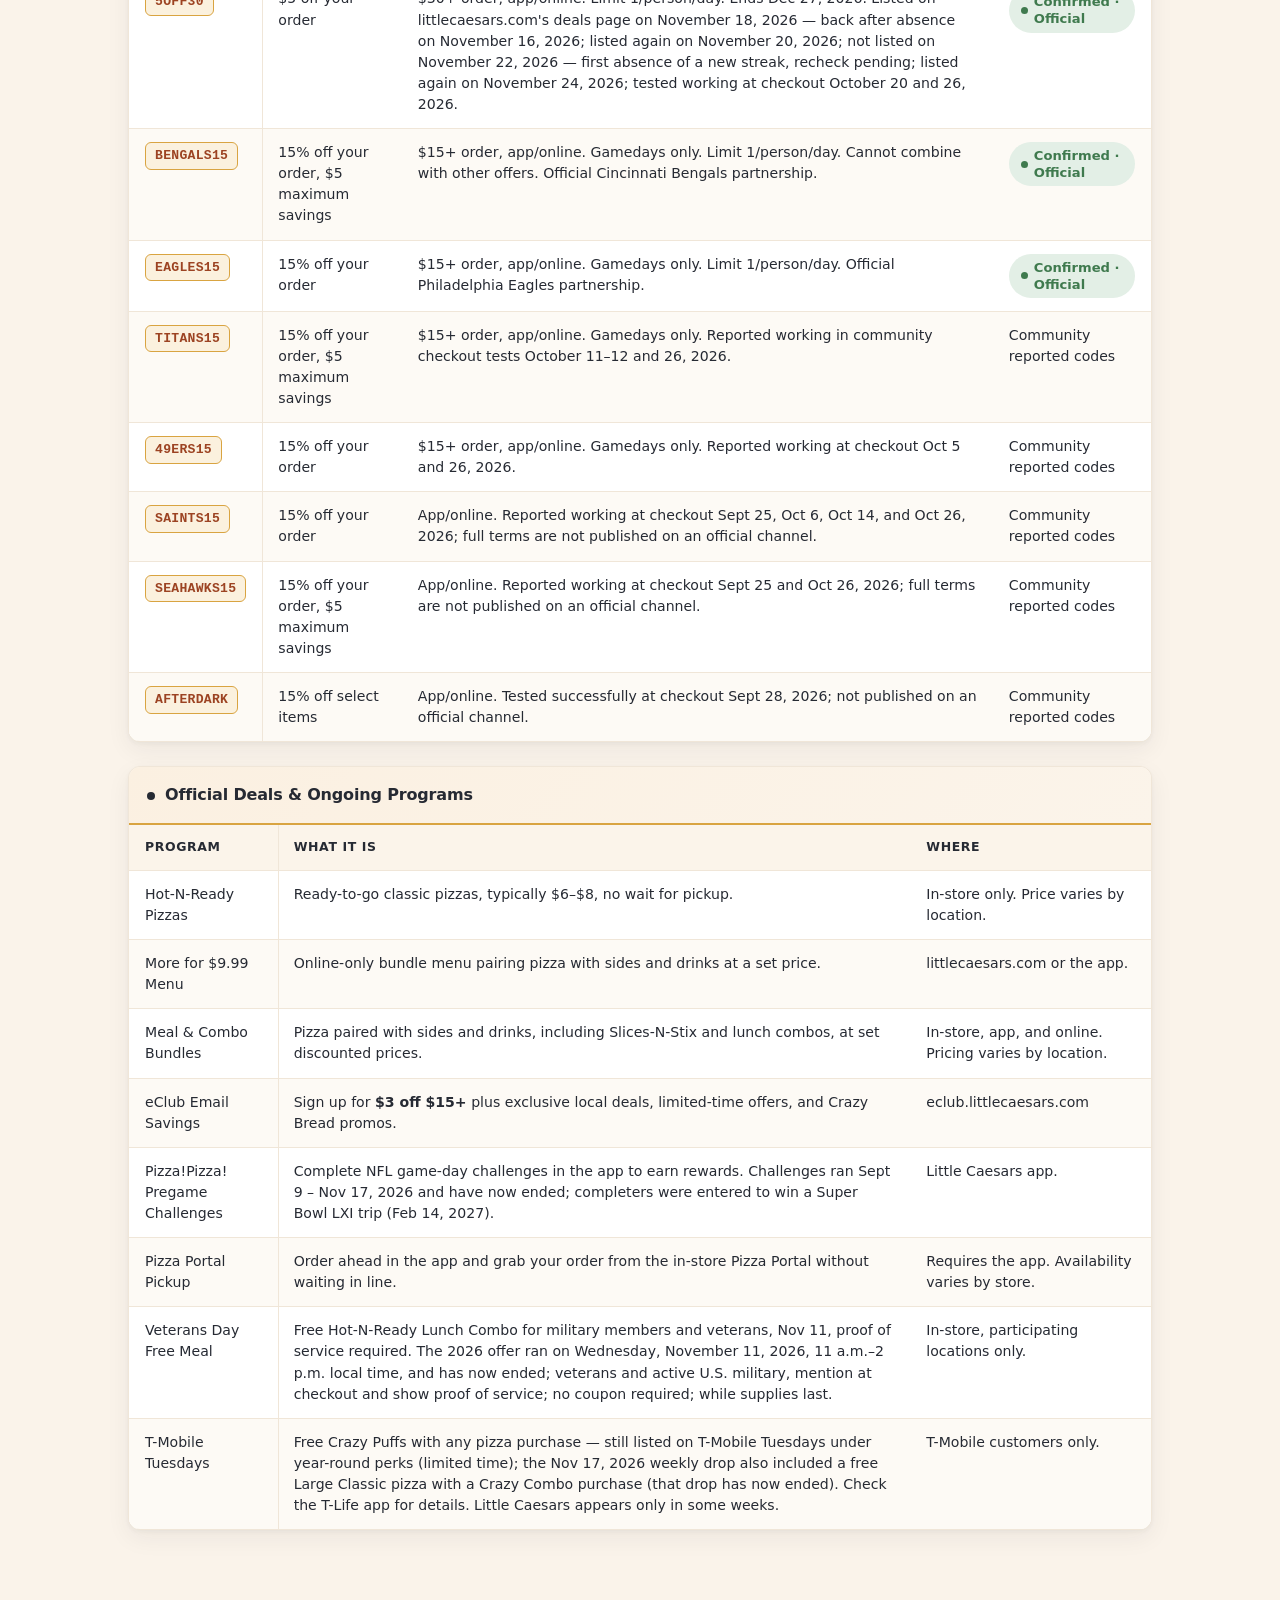
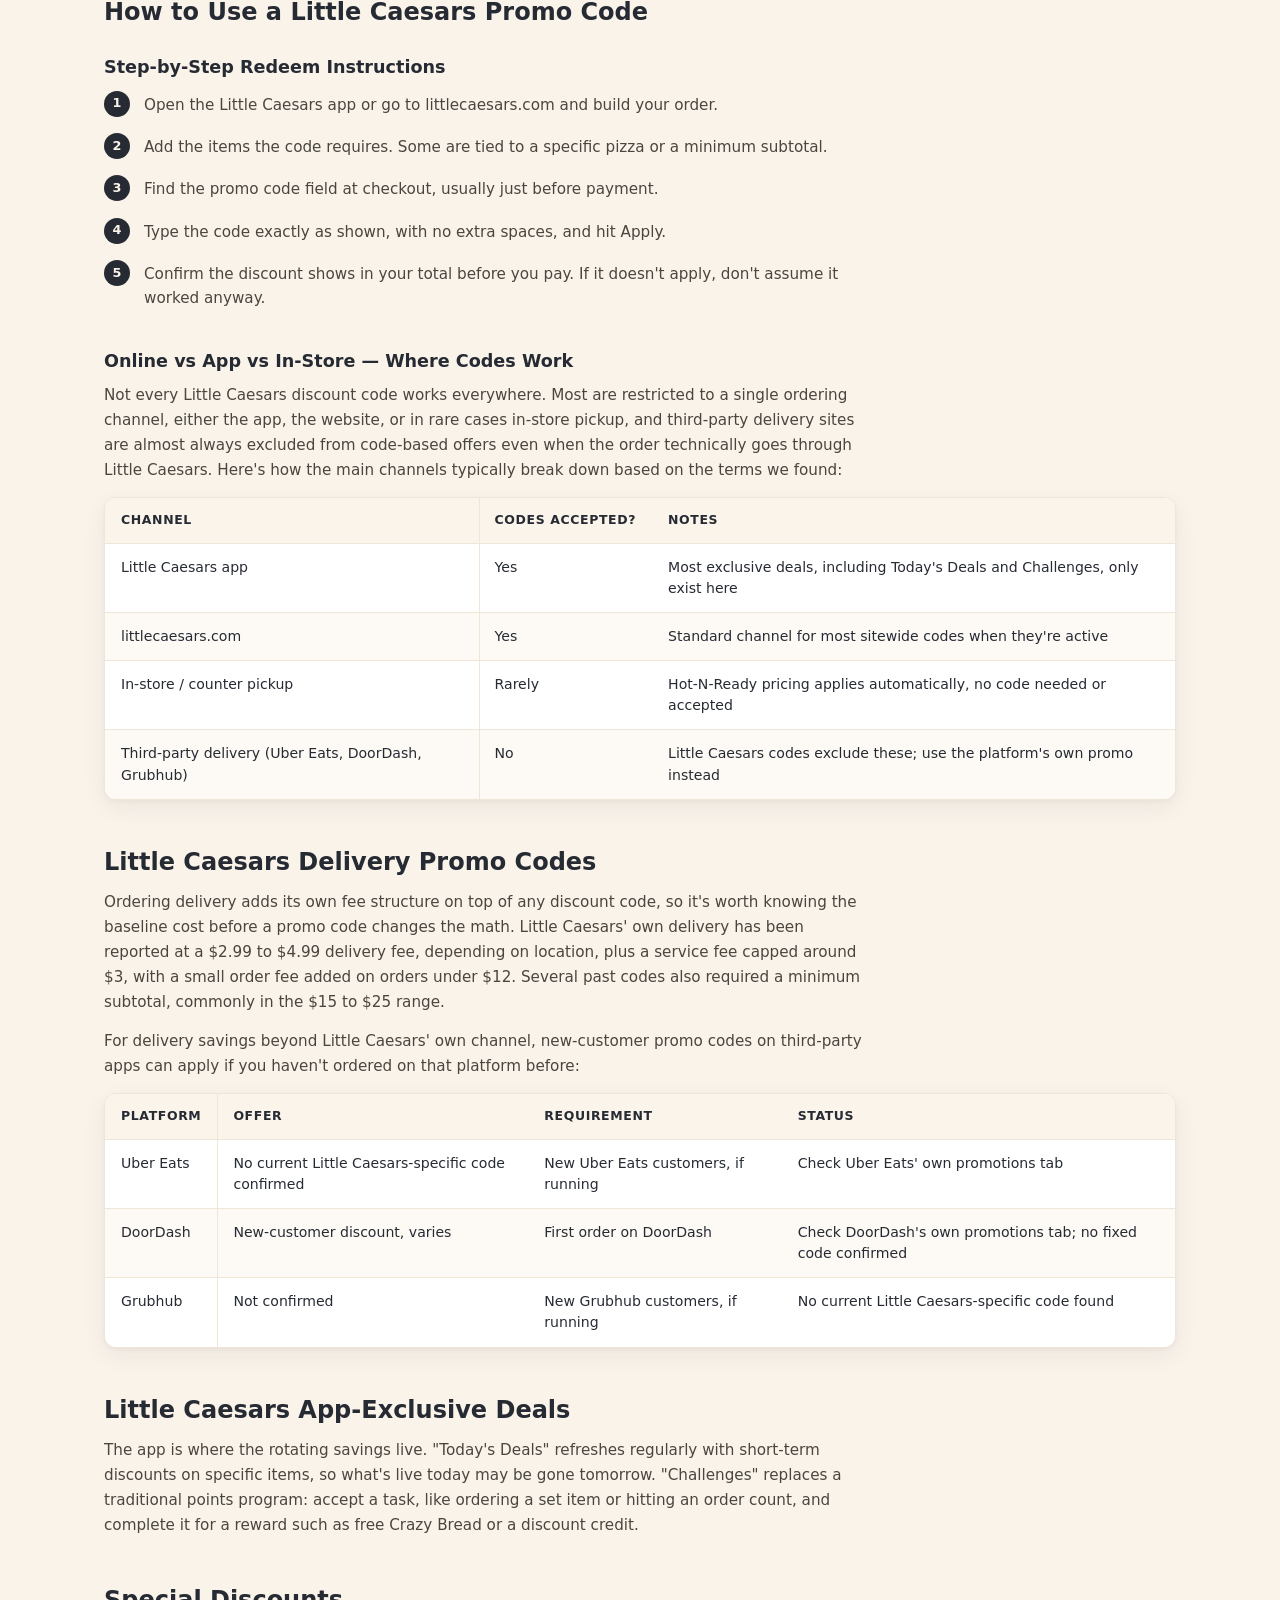
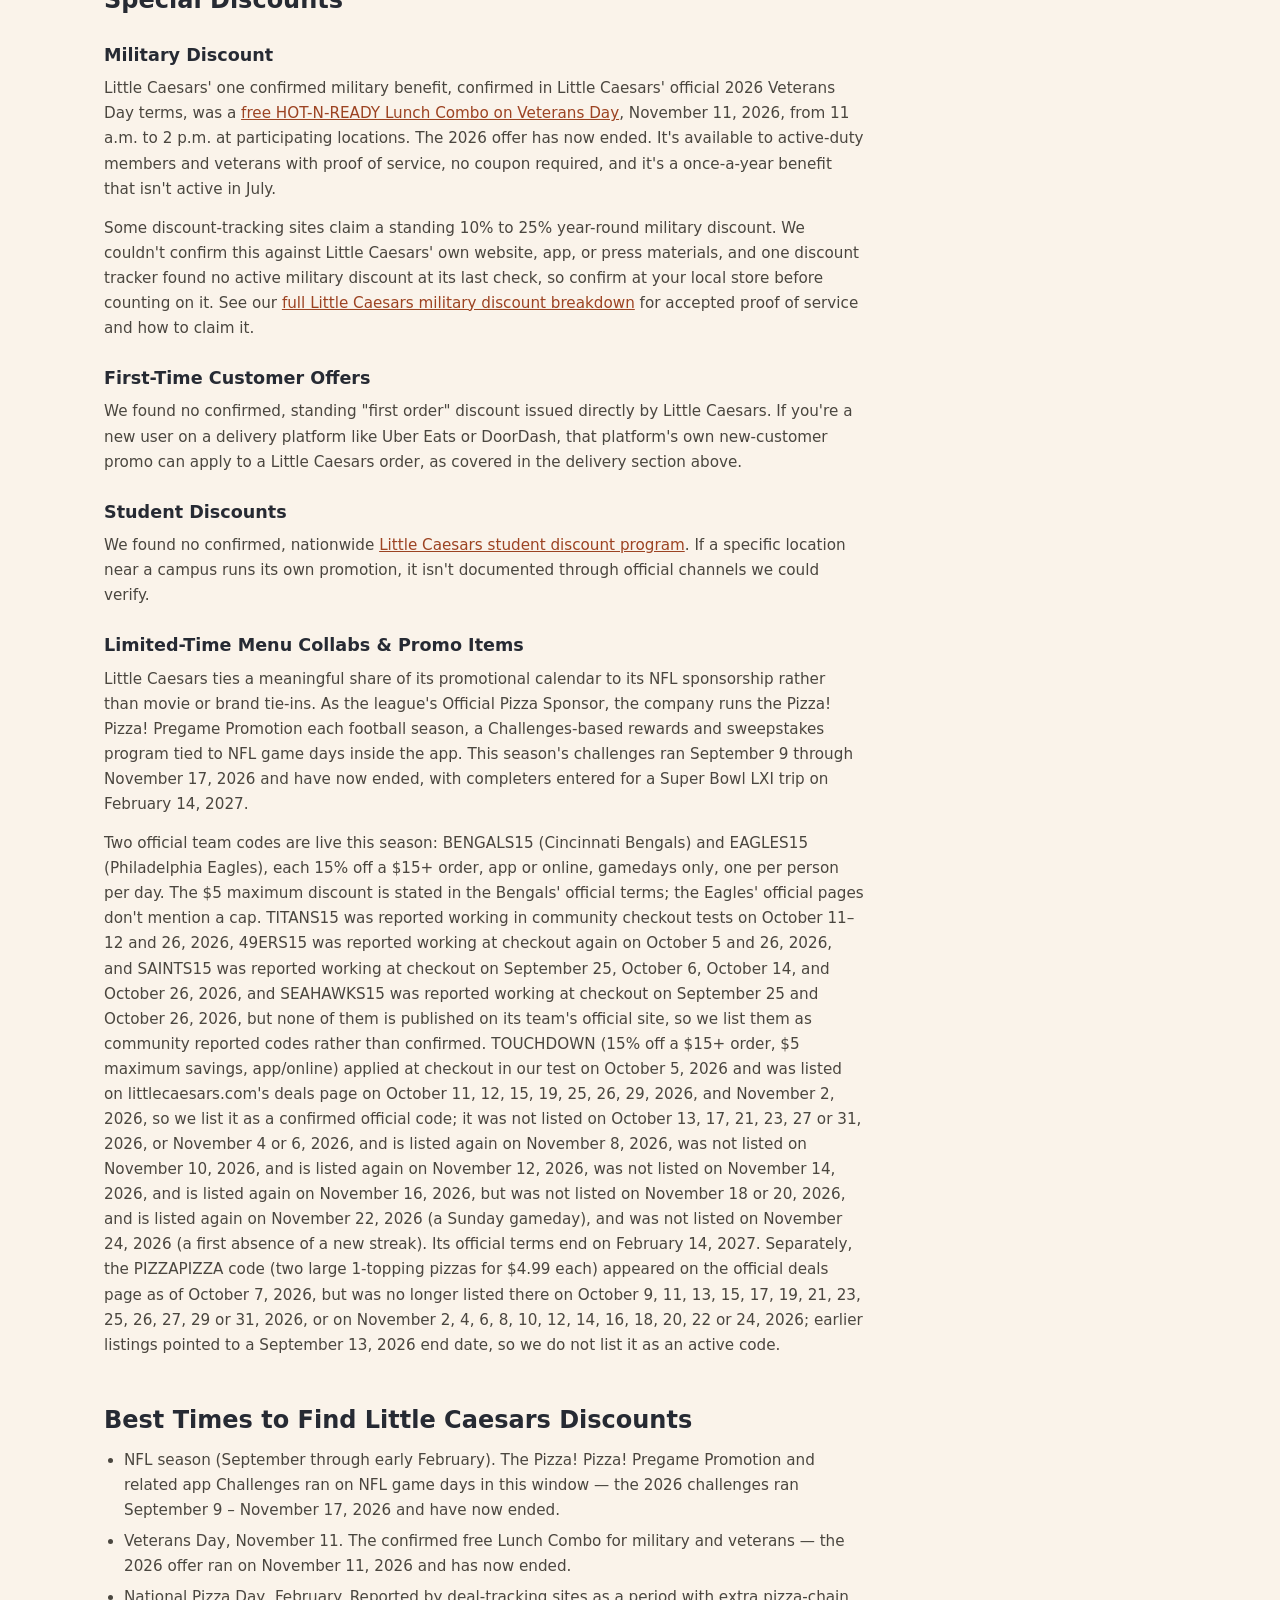
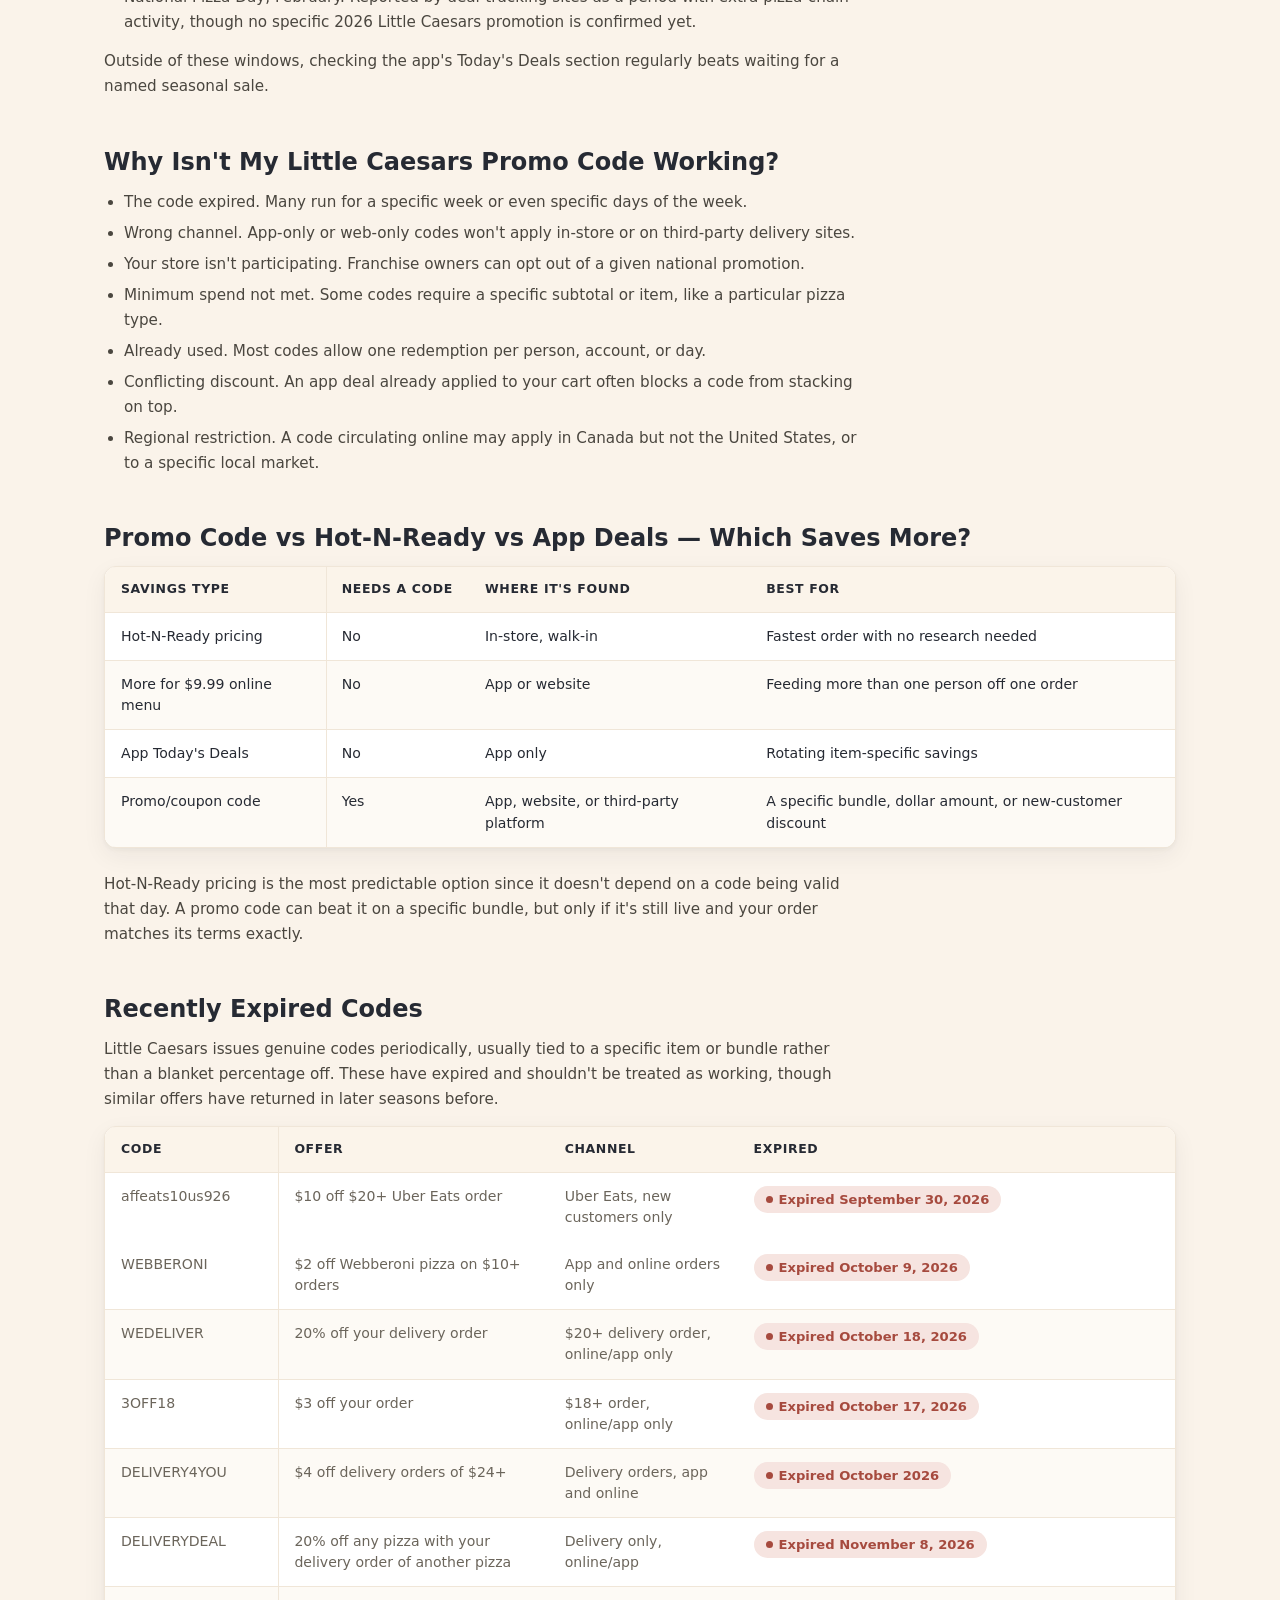
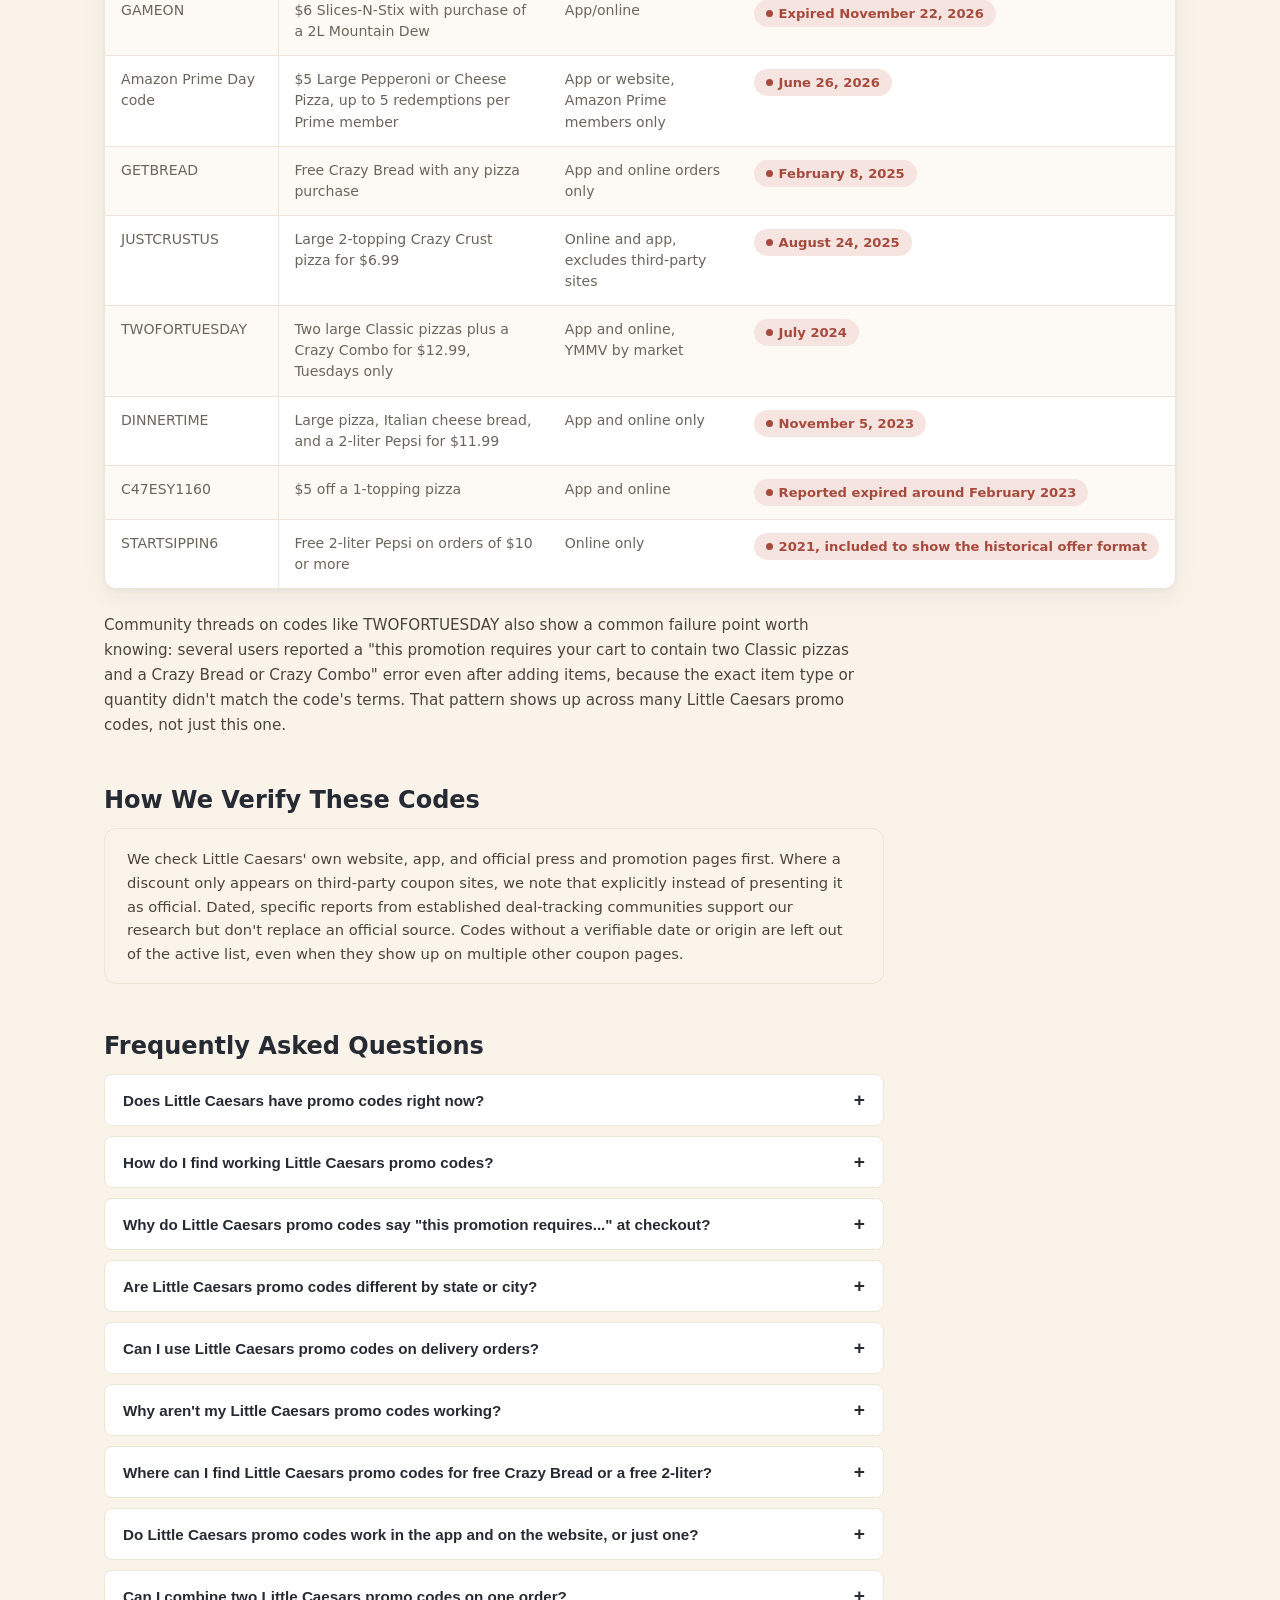
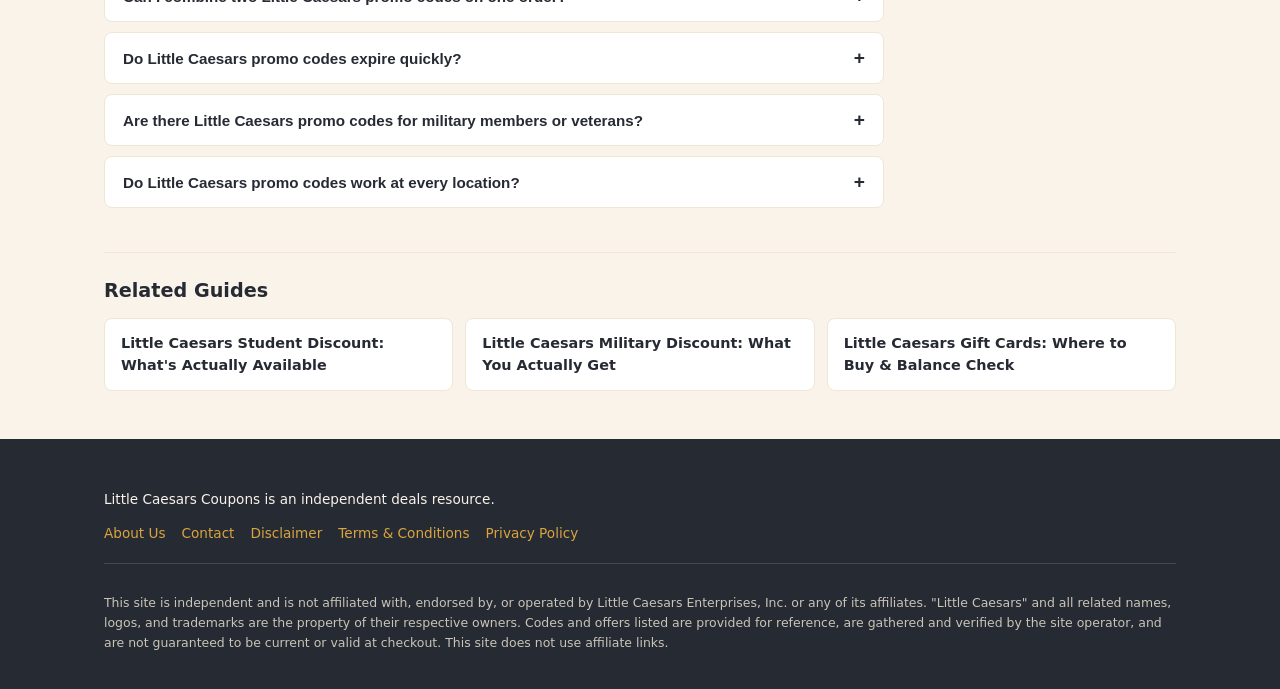
==== commit 3476a024: "Auto-audit 2026-11-24: GAMEON EXPIRED Nov 22 (rule 1, past end date + absent, moved to Expired table" ====
--- a/index.html
+++ b/index.html
@@ -41,7 +41,7 @@
     {
       "@type": "Question",
       "name": "Does Little Caesars have promo codes right now?",
-      "acceptedAnswer": { "@type": "Answer", "text": "Yes. As of November 22, 2026, the codes on Little Caesars' official deals page are GAMEON ($6 Slices-N-Stix with purchase of a 2L Mountain Dew, app/online, expires November 22, 2026 at 11:59 p.m. ET; first listed on November 20, 2026 and listed again on November 22, 2026), TOUCHDOWN (15% off orders of $15 or more, $5 maximum savings, ends February 14, 2027; listed again on November 22, 2026, a Sunday gameday, after absence on November 18 and 20, 2026) and DELIVERY20 (20% off your delivery order of $25 or more, $5 maximum savings, ends December 27, 2026; first listed on November 10, 2026 and listed again on November 12, 14, 16, 18, 20 and 22, 2026). 5OFF30 was not listed on November 22, 2026 (a first absence of a new streak); its official end date December 27, 2026 has not passed, so we keep it listed below as a confirmed official code. DELIVERY20's maximum is $5 in today's verbatim terms; the November 12 read had stated $7.50, which the November 14, 16, 18, 20 and 22 verbatim reads did not show. Two official NFL team codes are live: BENGALS15 and EAGLES15 (15% off $15+, gamedays only). 5OFF30 was listed on the deals page on November 10, 2026 (back after absence on November 8, 2026), was not listed on November 12, 2026 (a first absence of a new streak), and is listed again on November 14, 2026, but was not listed on November 16, 2026 (a first absence of a new streak), and is listed again on November 18, 2026, and listed again on November 20, 2026, but was not listed on November 22, 2026 (a first absence of a new streak). TOUCHDOWN was listed on the deals page on November 8, 2026 (a Sunday gameday), was not listed on November 10, 2026, and is listed again on November 12, 2026, but was not listed on November 14, 2026 (a first absence of a new streak), and is listed again on November 16, 2026, but was not listed on November 18 or 20, 2026 (a second consecutive absence), and is listed again on November 22, 2026 (a Sunday gameday — the arbiter, rotation confirmed a tenth time); because its official end date February 14, 2027 has not passed and it tested working at checkout October 26, 2026, we keep it listed below as a confirmed official code. DELIVERYDEAL was listed on the deals page through November 8, 2026, its official end date, and is no longer listed, so it is in the expired list below. 5OFF30 was listed on the deals page on November 6, 2026, was not listed on November 8, 2026, and is listed again on November 10, 2026. TOUCHDOWN was listed on the deals page on October 25, 26 and 29, 2026, was not listed on October 31, 2026, and is listed again on November 2, 2026. TOUCHDOWN was listed on the deals page on October 25 and 26, 2026, was not listed on October 27, 2026, and is listed again on October 29, 2026. 5OFF30 was listed on the deals page on October 27, 2026, was not listed on October 29, 2026, and is listed again on October 31, 2026. 5OFF30 was listed on the deals page on October 23, 2026, was not listed on October 25 or 26, 2026, and is listed again on October 27, 2026. 5OFF30 was listed on the deals page on October 7, 2026, was not listed on October 9 or 11, 2026 and was moved to the expired list, and is listed again on October 21, 2026 with a new official end date of December 27, 2026, so it is back in the active list below. 3OFF18 and WEDELIVER are no longer listed on the deals page; their official end dates (October 17 and 18, 2026) have passed, and 3OFF18 was rejected in our October 19 checkout test and again in two October 26 checkout tests at an open store, so both are in the expired list below. TITANS15 (reported working in community checkout tests October 11-12 and 26, 2026), 49ERS15 (tested working October 5 and 26, 2026), SAINTS15 (tested working October 14 and 26, 2026), SEAHAWKS15 (tested working October 26, 2026), and AFTERDARK were reported working in community checkout tests but aren't published on official team sites. WEBBERONI ended October 9, 2026 and was no longer listed on October 11, 2026, and DELIVERY4YOU was not listed on October 9 or October 11, 2026, so both are in the expired list below. PIZZAPIZZA was last listed on October 7, 2026 and was not listed on October 9, 11, 13, 15, 17, 19, 21, 23, 25, 26, 27, 29 or 31, 2026, or on November 2, 4, 6, 8, 10, 12, 14, 16, 18, 20 or 22, 2026. The Uber Eats code affeats10us926 expired September 30. Automatic deals like the Hot-N-Ready menu and the More for $9.99 online menu don't need a code at all." }
+      "acceptedAnswer": { "@type": "Answer", "text": "Yes. As of November 24, 2026, the codes on Little Caesars' official deals page are 5OFF30 ($5 off your order of $30 or more, app/online, ends December 27, 2026; listed again on November 24, 2026 after absence on November 22, 2026) and DELIVERY20 (20% off your delivery order of $25 or more, $5 maximum savings, ends December 27, 2026; first listed on November 10, 2026 and listed again on November 12, 14, 16, 18, 20, 22 and 24, 2026). GAMEON ($6 Slices-N-Stix with purchase of a 2L Mountain Dew) expired November 22, 2026 at 11:59 p.m. ET and is no longer listed, so it is in the expired list below. TOUCHDOWN was not listed on November 24, 2026 (a first absence of a new streak); its official end date February 14, 2027 has not passed, so we keep it listed below as a confirmed official code. DELIVERY20's maximum is $5 in today's verbatim terms; the November 12 read had stated $7.50, which the November 14, 16, 18, 20, 22 and 24 verbatim reads did not show. Two official NFL team codes are live: BENGALS15 and EAGLES15 (15% off $15+, gamedays only). 5OFF30 was listed on the deals page on November 10, 2026 (back after absence on November 8, 2026), was not listed on November 12, 2026 (a first absence of a new streak), and is listed again on November 14, 2026, but was not listed on November 16, 2026 (a first absence of a new streak), and is listed again on November 18, 2026, and listed again on November 20, 2026, but was not listed on November 22, 2026 (a first absence of a new streak), and is listed again on November 24, 2026. TOUCHDOWN was listed on the deals page on November 8, 2026 (a Sunday gameday), was not listed on November 10, 2026, and is listed again on November 12, 2026, but was not listed on November 14, 2026 (a first absence of a new streak), and is listed again on November 16, 2026, but was not listed on November 18 or 20, 2026 (a second consecutive absence), and is listed again on November 22, 2026 (a Sunday gameday — the arbiter, rotation confirmed a tenth time), but was not listed on November 24, 2026 (a first absence of a new streak); because its official end date February 14, 2027 has not passed and it tested working at checkout October 26, 2026, we keep it listed below as a confirmed official code. DELIVERYDEAL was listed on the deals page through November 8, 2026, its official end date, and is no longer listed, so it is in the expired list below. GAMEON was listed on the deals page on November 20 and 22, 2026, its official end date November 22, 2026 at 11:59 p.m. ET, and is no longer listed, so it is in the expired list below. 5OFF30 was listed on the deals page on November 6, 2026, was not listed on November 8, 2026, and is listed again on November 10, 2026. TOUCHDOWN was listed on the deals page on October 25, 26 and 29, 2026, was not listed on October 31, 2026, and is listed again on November 2, 2026. TOUCHDOWN was listed on the deals page on October 25 and 26, 2026, was not listed on October 27, 2026, and is listed again on October 29, 2026. 5OFF30 was listed on the deals page on October 27, 2026, was not listed on October 29, 2026, and is listed again on October 31, 2026. 5OFF30 was listed on the deals page on October 23, 2026, was not listed on October 25 or 26, 2026, and is listed again on October 27, 2026. 5OFF30 was listed on the deals page on October 7, 2026, was not listed on October 9 or 11, 2026 and was moved to the expired list, and is listed again on October 21, 2026 with a new official end date of December 27, 2026, so it is back in the active list below. 3OFF18 and WEDELIVER are no longer listed on the deals page; their official end dates (October 17 and 18, 2026) have passed, and 3OFF18 was rejected in our October 19 checkout test and again in two October 26 checkout tests at an open store, so both are in the expired list below. TITANS15 (reported working in community checkout tests October 11-12 and 26, 2026), 49ERS15 (tested working October 5 and 26, 2026), SAINTS15 (tested working October 14 and 26, 2026), SEAHAWKS15 (tested working October 26, 2026), and AFTERDARK were reported working in community checkout tests but aren't published on official team sites. WEBBERONI ended October 9, 2026 and was no longer listed on October 11, 2026, and DELIVERY4YOU was not listed on October 9 or October 11, 2026, so both are in the expired list below. PIZZAPIZZA was last listed on October 7, 2026 and was not listed on October 9, 11, 13, 15, 17, 19, 21, 23, 25, 26, 27, 29 or 31, 2026, or on November 2, 4, 6, 8, 10, 12, 14, 16, 18, 20, 22 or 24, 2026. The Uber Eats code affeats10us926 expired September 30. Automatic deals like the Hot-N-Ready menu and the More for $9.99 online menu don't need a code at all." }
     },
     {
       "@type": "Question",
@@ -803,7 +803,7 @@
   <section class="hero">
     <div class="container">
       <div class="hero-copy">
-        <p class="hero-eyebrow">Updated November 22, 2026 &middot; Checked Daily</p>
+        <p class="hero-eyebrow">Updated November 24, 2026 &middot; Checked Daily</p>
         <h1>Little Caesars Promo Codes &amp; Deals: Verified for November 2026</h1>
         <p>Active promo codes, app-exclusive deals, delivery discounts, and Hot-N-Ready pricing — every offer labeled Confirmed or Unverified, with a last-checked date so you know what's actually live today.</p>
         <a class="btn-primary" href="#deals">See Today's Active Deals</a>
@@ -821,7 +821,7 @@
 
     <div class="trust-bar">
       <span>Editorial standards: manually checked codes, no fake urgency, no affiliate links on this site</span>
-      <span class="updated">Page last updated: November 22, 2026</span>
+      <span class="updated">Page last updated: November 24, 2026</span>
     </div>
 
     <p class="page-intro">On this page, you'll find the latest Little Caesars promo codes, verified Little Caesars coupons, app-only deals, delivery promo codes, <a href="/gift-cards/">gift card information</a>, <a href="/military-discount/">military</a> and <a href="/student-discount/">student discounts</a>, limited-time offers, recently expired coupons, and simple step-by-step instructions to redeem every available discount. We'll also show you which offers are officially confirmed, which third-party coupons still work, and the easiest ways to save on your next Little Caesars order.</p>
@@ -829,7 +829,7 @@
 <section class="offers-section" id="deals" aria-labelledby="offers-heading">
   <div class="offers-header">
     <h2 id="offers-heading">Today's Active Little Caesars Promo Codes &amp; Deals (November 2026)</h2>
-    <p>Every offer below is checked directly against Little Caesars' official channels and cross-referenced against community reports, most recently on November 22, 2026. Codes marked Confirmed · Official appear on <a href="https://littlecaesars.com/en-us/promo/free-delivery-08-2023/">littlecaesars.com's deals page</a> or on the teams' official sites. Each one lists the discount amount, redemption details, and any minimum order requirement. Codes marked "Community reported codes" were reported working by shoppers but aren't published on an official channel, so test them at checkout instead of counting on them.</p>
+    <p>Every offer below is checked directly against Little Caesars' official channels and cross-referenced against community reports, most recently on November 24, 2026. Codes marked Confirmed · Official appear on <a href="https://littlecaesars.com/en-us/promo/free-delivery-08-2023/">littlecaesars.com's deals page</a> or on the teams' official sites. Each one lists the discount amount, redemption details, and any minimum order requirement. Codes marked "Community reported codes" were reported working by shoppers but aren't published on an official channel, so test them at checkout instead of counting on them.</p>
   </div>
 
   <div class="table-wrap">
@@ -839,12 +839,11 @@
         <tr><th>Code</th><th>Offer</th><th>Requirement</th><th>Status</th></tr>
       </thead>
       <tbody>
-        <tr><td><strong>TOUCHDOWN</strong></td><td>15% off your order, $5 maximum savings</td><td>$15+ order, app/online. Ends Feb 14, 2027. Listed on littlecaesars.com's deals page on November 22, 2026 — back after absence on November 18 and 20, 2026; tested working at checkout October 26, 2026.</td><td><span class="status-pill status-pill--active">Confirmed · Official</span></td></tr>
-         <tr><td><strong>DELIVERY20</strong></td><td>20% off your delivery order</td><td>$25+ order, app/online. Delivery fee applies. $5 maximum savings. Limit 1/person/day. Ends Dec 27, 2026. Listed on littlecaesars.com's deals page on November 10, 12, 14, 16, 18, 20 and 22, 2026.</td><td><span class="status-pill status-pill--active">Confirmed · Official</span></td></tr>
+        <tr><td><strong>TOUCHDOWN</strong></td><td>15% off your order, $5 maximum savings</td><td>$15+ order, app/online. Ends Feb 14, 2027. Listed on littlecaesars.com's deals page on November 22, 2026 — back after absence on November 18 and 20, 2026; not listed on November 24, 2026 — first absence of a new streak, recheck pending; tested working at checkout October 26, 2026.</td><td><span class="status-pill status-pill--active">Confirmed · Official</span></td></tr>
+         <tr><td><strong>DELIVERY20</strong></td><td>20% off your delivery order</td><td>$25+ order, app/online. Delivery fee applies. $5 maximum savings. Limit 1/person/day. Ends Dec 27, 2026. Listed on littlecaesars.com's deals page on November 10, 12, 14, 16, 18, 20, 22 and 24, 2026.</td><td><span class="status-pill status-pill--active">Confirmed · Official</span></td></tr>
         
         
-        <tr><td><strong>5OFF30</strong></td><td>$5 off your order</td><td>$30+ order, app/online. Limit 1/person/day. Ends Dec 27, 2026. Listed on littlecaesars.com's deals page on November 18, 2026 — back after absence on November 16, 2026; listed again on November 20, 2026; not listed on November 22, 2026 — first absence of a new streak, recheck pending; tested working at checkout October 20 and 26, 2026.</td><td><span class="status-pill status-pill--active">Confirmed · Official</span></td></tr>
-        <tr><td><strong>GAMEON</strong></td><td>$6 Slices-N-Stix with purchase of a 2L Mountain Dew</td><td>App/online. Expires Nov 22, 2026, 11:59 p.m. ET. Listed on littlecaesars.com's deals page on November 20, 2026; listed again on November 22, 2026.</td><td><span class="status-pill status-pill--active">Confirmed · Official</span></td></tr>
+        <tr><td><strong>5OFF30</strong></td><td>$5 off your order</td><td>$30+ order, app/online. Limit 1/person/day. Ends Dec 27, 2026. Listed on littlecaesars.com's deals page on November 18, 2026 — back after absence on November 16, 2026; listed again on November 20, 2026; not listed on November 22, 2026 — first absence of a new streak, recheck pending; listed again on November 24, 2026; tested working at checkout October 20 and 26, 2026.</td><td><span class="status-pill status-pill--active">Confirmed · Official</span></td></tr>
         <tr><td><strong>BENGALS15</strong></td><td>15% off your order, $5 maximum savings</td><td>$15+ order, app/online. Gamedays only. Limit 1/person/day. Cannot combine with other offers. Official Cincinnati Bengals partnership.</td><td><span class="status-pill status-pill--active">Confirmed · Official</span></td></tr>
         <tr><td><strong>EAGLES15</strong></td><td>15% off your order</td><td>$15+ order, app/online. Gamedays only. Limit 1/person/day. Official Philadelphia Eagles partnership.</td><td><span class="status-pill status-pill--active">Confirmed · Official</span></td></tr>
         <tr><td><strong>TITANS15</strong></td><td>15% off your order, $5 maximum savings</td><td>$15+ order, app/online. Gamedays only. Reported working in community checkout tests October 11&ndash;12 and 26, 2026.</td><td>Community reported codes</td></tr>
@@ -1185,7 +1184,7 @@
 
       <h3>Limited-Time Menu Collabs &amp; Promo Items</h3>
       <p>Little Caesars ties a meaningful share of its promotional calendar to its NFL sponsorship rather than movie or brand tie-ins. As the league's Official Pizza Sponsor, the company runs the Pizza! Pizza! Pregame Promotion each football season, a Challenges-based rewards and sweepstakes program tied to NFL game days inside the app. This season's challenges ran September 9 through November 17, 2026 and have now ended, with completers entered for a Super Bowl LXI trip on February 14, 2027.</p>
-      <p>Two official team codes are live this season: BENGALS15 (Cincinnati Bengals) and EAGLES15 (Philadelphia Eagles), each 15% off a $15+ order, app or online, gamedays only, one per person per day. The $5 maximum discount is stated in the Bengals' official terms; the Eagles' official pages don't mention a cap. TITANS15 was reported working in community checkout tests on October 11&ndash;12 and 26, 2026, 49ERS15 was reported working at checkout again on October 5 and 26, 2026, and SAINTS15 was reported working at checkout on September 25, October 6, October 14, and October 26, 2026, and SEAHAWKS15 was reported working at checkout on September 25 and October 26, 2026, but none of them is published on its team's official site, so we list them as community reported codes rather than confirmed. TOUCHDOWN (15% off a $15+ order, $5 maximum savings, app/online) applied at checkout in our test on October 5, 2026 and was listed on littlecaesars.com's deals page on October 11, 12, 15, 19, 25, 26, 29, 2026, and November 2, 2026, so we list it as a confirmed official code; it was not listed on October 13, 17, 21, 23, 27 or 31, 2026, or November 4 or 6, 2026, and is listed again on November 8, 2026, was not listed on November 10, 2026, and is listed again on November 12, 2026, was not listed on November 14, 2026, and is listed again on November 16, 2026, but was not listed on November 18 or 20, 2026, and is listed again on November 22, 2026 (a Sunday gameday). Its official terms end on February 14, 2027. Separately, the PIZZAPIZZA code (two large 1-topping pizzas for $4.99 each) appeared on the official deals page as of October 7, 2026, but was no longer listed there on October 9, 11, 13, 15, 17, 19, 21, 23, 25, 26, 27, 29 or 31, 2026, or on November 2, 4, 6, 8, 10, 12, 14, 16, 18, 20 or 22, 2026; earlier listings pointed to a September 13, 2026 end date, so we do not list it as an active code.</p>
+      <p>Two official team codes are live this season: BENGALS15 (Cincinnati Bengals) and EAGLES15 (Philadelphia Eagles), each 15% off a $15+ order, app or online, gamedays only, one per person per day. The $5 maximum discount is stated in the Bengals' official terms; the Eagles' official pages don't mention a cap. TITANS15 was reported working in community checkout tests on October 11&ndash;12 and 26, 2026, 49ERS15 was reported working at checkout again on October 5 and 26, 2026, and SAINTS15 was reported working at checkout on September 25, October 6, October 14, and October 26, 2026, and SEAHAWKS15 was reported working at checkout on September 25 and October 26, 2026, but none of them is published on its team's official site, so we list them as community reported codes rather than confirmed. TOUCHDOWN (15% off a $15+ order, $5 maximum savings, app/online) applied at checkout in our test on October 5, 2026 and was listed on littlecaesars.com's deals page on October 11, 12, 15, 19, 25, 26, 29, 2026, and November 2, 2026, so we list it as a confirmed official code; it was not listed on October 13, 17, 21, 23, 27 or 31, 2026, or November 4 or 6, 2026, and is listed again on November 8, 2026, was not listed on November 10, 2026, and is listed again on November 12, 2026, was not listed on November 14, 2026, and is listed again on November 16, 2026, but was not listed on November 18 or 20, 2026, and is listed again on November 22, 2026 (a Sunday gameday), and was not listed on November 24, 2026 (a first absence of a new streak). Its official terms end on February 14, 2027. Separately, the PIZZAPIZZA code (two large 1-topping pizzas for $4.99 each) appeared on the official deals page as of October 7, 2026, but was no longer listed there on October 9, 11, 13, 15, 17, 19, 21, 23, 25, 26, 27, 29 or 31, 2026, or on November 2, 4, 6, 8, 10, 12, 14, 16, 18, 20, 22 or 24, 2026; earlier listings pointed to a September 13, 2026 end date, so we do not list it as an active code.</p>
     </section>
 
     <section class="content-section" aria-labelledby="best-times-heading">
@@ -1242,6 +1241,7 @@
             <tr><td>WEBBERONI</td><td>$2 off Webberoni pizza on $10+ orders</td><td>App and online orders only</td><td><span class="status-pill status-pill--expired">Expired October 9, 2026</span></td></tr>             <tr><td>WEDELIVER</td><td>20% off your delivery order</td><td>$20+ delivery order, online/app only</td><td><span class="status-pill status-pill--expired">Expired October 18, 2026</span></td></tr>             <tr><td>3OFF18</td><td>$3 off your order</td><td>$18+ order, online/app only</td><td><span class="status-pill status-pill--expired">Expired October 17, 2026</span></td></tr>
             <tr><td>DELIVERY4YOU</td><td>$4 off delivery orders of $24+</td><td>Delivery orders, app and online</td><td><span class="status-pill status-pill--expired">Expired October 2026</span></td></tr>
             <tr><td>DELIVERYDEAL</td><td>20% off any pizza with your delivery order of another pizza</td><td>Delivery only, online/app</td><td><span class="status-pill status-pill--expired">Expired November 8, 2026</span></td></tr>
+            <tr><td>GAMEON</td><td>$6 Slices-N-Stix with purchase of a 2L Mountain Dew</td><td>App/online</td><td><span class="status-pill status-pill--expired">Expired November 22, 2026</span></td></tr>
             <tr><td>Amazon Prime Day code</td><td>$5 Large Pepperoni or Cheese Pizza, up to 5 redemptions per Prime member</td><td>App or website, Amazon Prime members only</td><td><span class="status-pill status-pill--expired">June 26, 2026</span></td></tr>
             <tr><td>GETBREAD</td><td>Free Crazy Bread with any pizza purchase</td><td>App and online orders only</td><td><span class="status-pill status-pill--expired">February 8, 2025</span></td></tr>
             <tr><td>JUSTCRUSTUS</td><td>Large 2-topping Crazy Crust pizza for $6.99</td><td>Online and app, excludes third-party sites</td><td><span class="status-pill status-pill--expired">August 24, 2025</span></td></tr>
@@ -1268,7 +1268,7 @@
 
         <li class="faq-item">
           <button type="button" class="faq-question" aria-expanded="false" aria-controls="faq-a1">Does Little Caesars have promo codes right now?</button>
-          <div class="faq-answer" id="faq-a1" hidden>Yes. As of November 22, 2026, the codes on Little Caesars' official deals page are GAMEON ($6 Slices-N-Stix with purchase of a 2L Mountain Dew, app/online, expires November 22, 2026 at 11:59 p.m. ET; first listed on November 20, 2026 and listed again on November 22, 2026), TOUCHDOWN (15% off orders of $15 or more, $5 maximum savings, ends February 14, 2027; listed again on November 22, 2026, a Sunday gameday, after absence on November 18 and 20, 2026) and DELIVERY20 (20% off your delivery order of $25 or more, $5 maximum savings, ends December 27, 2026; first listed on November 10, 2026 and listed again on November 12, 14, 16, 18, 20 and 22, 2026). 5OFF30 was not listed on November 22, 2026 (a first absence of a new streak); its official end date December 27, 2026 has not passed, so we keep it listed below as a confirmed official code. DELIVERY20's maximum is $5 in today's verbatim terms; the November 12 read had stated $7.50, which the November 14, 16, 18, 20 and 22 verbatim reads did not show. Two official NFL team codes are live: BENGALS15 and EAGLES15 (15% off $15+, gamedays only). 5OFF30 was listed on the deals page on November 10, 2026 (back after absence on November 8, 2026), was not listed on November 12, 2026 (a first absence of a new streak), and is listed again on November 14, 2026, but was not listed on November 16, 2026 (a first absence of a new streak), and is listed again on November 18, 2026, and listed again on November 20, 2026, but was not listed on November 22, 2026 (a first absence of a new streak). TOUCHDOWN was listed on the deals page on November 8, 2026 (a Sunday gameday), was not listed on November 10, 2026, and is listed again on November 12, 2026, but was not listed on November 14, 2026 (a first absence of a new streak), and is listed again on November 16, 2026, but was not listed on November 18 or 20, 2026 (a second consecutive absence), and is listed again on November 22, 2026 (a Sunday gameday — the arbiter, rotation confirmed a tenth time); because its official end date February 14, 2027 has not passed and it tested working at checkout October 26, 2026, we keep it listed below as a confirmed official code. DELIVERYDEAL was listed on the deals page through November 8, 2026, its official end date, and is no longer listed, so it is in the expired list below. 5OFF30 was listed on the deals page on November 6, 2026, was not listed on November 8, 2026, and is listed again on November 10, 2026. TOUCHDOWN was listed on the deals page on October 25, 26 and 29, 2026, was not listed on October 31, 2026, and is listed again on November 2, 2026. TOUCHDOWN was listed on the deals page on October 25 and 26, 2026, was not listed on October 27, 2026, and is listed again on October 29, 2026. 5OFF30 was listed on the deals page on October 27, 2026, was not listed on October 29, 2026, and is listed again on October 31, 2026. 5OFF30 was listed on the deals page on October 23, 2026, was not listed on October 25 or 26, 2026, and is listed again on October 27, 2026. 5OFF30 was listed on the deals page on October 7, 2026, was not listed on October 9 or 11, 2026 and was moved to the expired list, and is listed again on October 21, 2026 with a new official end date of December 27, 2026, so it is back in the active list below. 3OFF18 and WEDELIVER are no longer listed on the deals page; their official end dates (October 17 and 18, 2026) have passed, and 3OFF18 was rejected in our October 19 checkout test and again in two October 26 checkout tests at an open store, so both are in the expired list below. TITANS15 (reported working in community checkout tests October 11-12 and 26, 2026), 49ERS15 (tested working October 5 and 26, 2026), SAINTS15 (tested working October 14 and 26, 2026), SEAHAWKS15 (tested working October 26, 2026), and AFTERDARK were reported working in community checkout tests but aren't published on official team sites. WEBBERONI ended October 9, 2026 and was no longer listed on October 11, 2026, and DELIVERY4YOU was not listed on October 9 or October 11, 2026, so both are in the expired list below. PIZZAPIZZA was last listed on October 7, 2026 and was not listed on October 9, 11, 13, 15, 17, 19, 21, 23, 25, 26, 27, 29 or 31, 2026, or on November 2, 4, 6, 8, 10, 12, 14, 16, 18, 20 or 22, 2026. The Uber Eats code affeats10us926 expired September 30. Automatic deals like the Hot-N-Ready menu and the More for $9.99 online menu don't need a code at all.</div>
+          <div class="faq-answer" id="faq-a1" hidden>Yes. As of November 24, 2026, the codes on Little Caesars' official deals page are 5OFF30 ($5 off your order of $30 or more, app/online, ends December 27, 2026; listed again on November 24, 2026 after absence on November 22, 2026) and DELIVERY20 (20% off your delivery order of $25 or more, $5 maximum savings, ends December 27, 2026; first listed on November 10, 2026 and listed again on November 12, 14, 16, 18, 20, 22 and 24, 2026). GAMEON ($6 Slices-N-Stix with purchase of a 2L Mountain Dew) expired November 22, 2026 at 11:59 p.m. ET and is no longer listed, so it is in the expired list below. TOUCHDOWN was not listed on November 24, 2026 (a first absence of a new streak); its official end date February 14, 2027 has not passed, so we keep it listed below as a confirmed official code. DELIVERY20's maximum is $5 in today's verbatim terms; the November 12 read had stated $7.50, which the November 14, 16, 18, 20, 22 and 24 verbatim reads did not show. Two official NFL team codes are live: BENGALS15 and EAGLES15 (15% off $15+, gamedays only). 5OFF30 was listed on the deals page on November 10, 2026 (back after absence on November 8, 2026), was not listed on November 12, 2026 (a first absence of a new streak), and is listed again on November 14, 2026, but was not listed on November 16, 2026 (a first absence of a new streak), and is listed again on November 18, 2026, and listed again on November 20, 2026, but was not listed on November 22, 2026 (a first absence of a new streak), and is listed again on November 24, 2026. TOUCHDOWN was listed on the deals page on November 8, 2026 (a Sunday gameday), was not listed on November 10, 2026, and is listed again on November 12, 2026, but was not listed on November 14, 2026 (a first absence of a new streak), and is listed again on November 16, 2026, but was not listed on November 18 or 20, 2026 (a second consecutive absence), and is listed again on November 22, 2026 (a Sunday gameday — the arbiter, rotation confirmed a tenth time), but was not listed on November 24, 2026 (a first absence of a new streak); because its official end date February 14, 2027 has not passed and it tested working at checkout October 26, 2026, we keep it listed below as a confirmed official code. DELIVERYDEAL was listed on the deals page through November 8, 2026, its official end date, and is no longer listed, so it is in the expired list below. GAMEON was listed on the deals page on November 20 and 22, 2026, its official end date November 22, 2026 at 11:59 p.m. ET, and is no longer listed, so it is in the expired list below. 5OFF30 was listed on the deals page on November 6, 2026, was not listed on November 8, 2026, and is listed again on November 10, 2026. TOUCHDOWN was listed on the deals page on October 25, 26 and 29, 2026, was not listed on October 31, 2026, and is listed again on November 2, 2026. TOUCHDOWN was listed on the deals page on October 25 and 26, 2026, was not listed on October 27, 2026, and is listed again on October 29, 2026. 5OFF30 was listed on the deals page on October 27, 2026, was not listed on October 29, 2026, and is listed again on October 31, 2026. 5OFF30 was listed on the deals page on October 23, 2026, was not listed on October 25 or 26, 2026, and is listed again on October 27, 2026. 5OFF30 was listed on the deals page on October 7, 2026, was not listed on October 9 or 11, 2026 and was moved to the expired list, and is listed again on October 21, 2026 with a new official end date of December 27, 2026, so it is back in the active list below. 3OFF18 and WEDELIVER are no longer listed on the deals page; their official end dates (October 17 and 18, 2026) have passed, and 3OFF18 was rejected in our October 19 checkout test and again in two October 26 checkout tests at an open store, so both are in the expired list below. TITANS15 (reported working in community checkout tests October 11-12 and 26, 2026), 49ERS15 (tested working October 5 and 26, 2026), SAINTS15 (tested working October 14 and 26, 2026), SEAHAWKS15 (tested working October 26, 2026), and AFTERDARK were reported working in community checkout tests but aren't published on official team sites. WEBBERONI ended October 9, 2026 and was no longer listed on October 11, 2026, and DELIVERY4YOU was not listed on October 9 or October 11, 2026, so both are in the expired list below. PIZZAPIZZA was last listed on October 7, 2026 and was not listed on October 9, 11, 13, 15, 17, 19, 21, 23, 25, 26, 27, 29 or 31, 2026, or on November 2, 4, 6, 8, 10, 12, 14, 16, 18, 20, 22 or 24, 2026. The Uber Eats code affeats10us926 expired September 30. Automatic deals like the Hot-N-Ready menu and the More for $9.99 online menu don't need a code at all.</div>
         </li>
 
         <li class="faq-item">
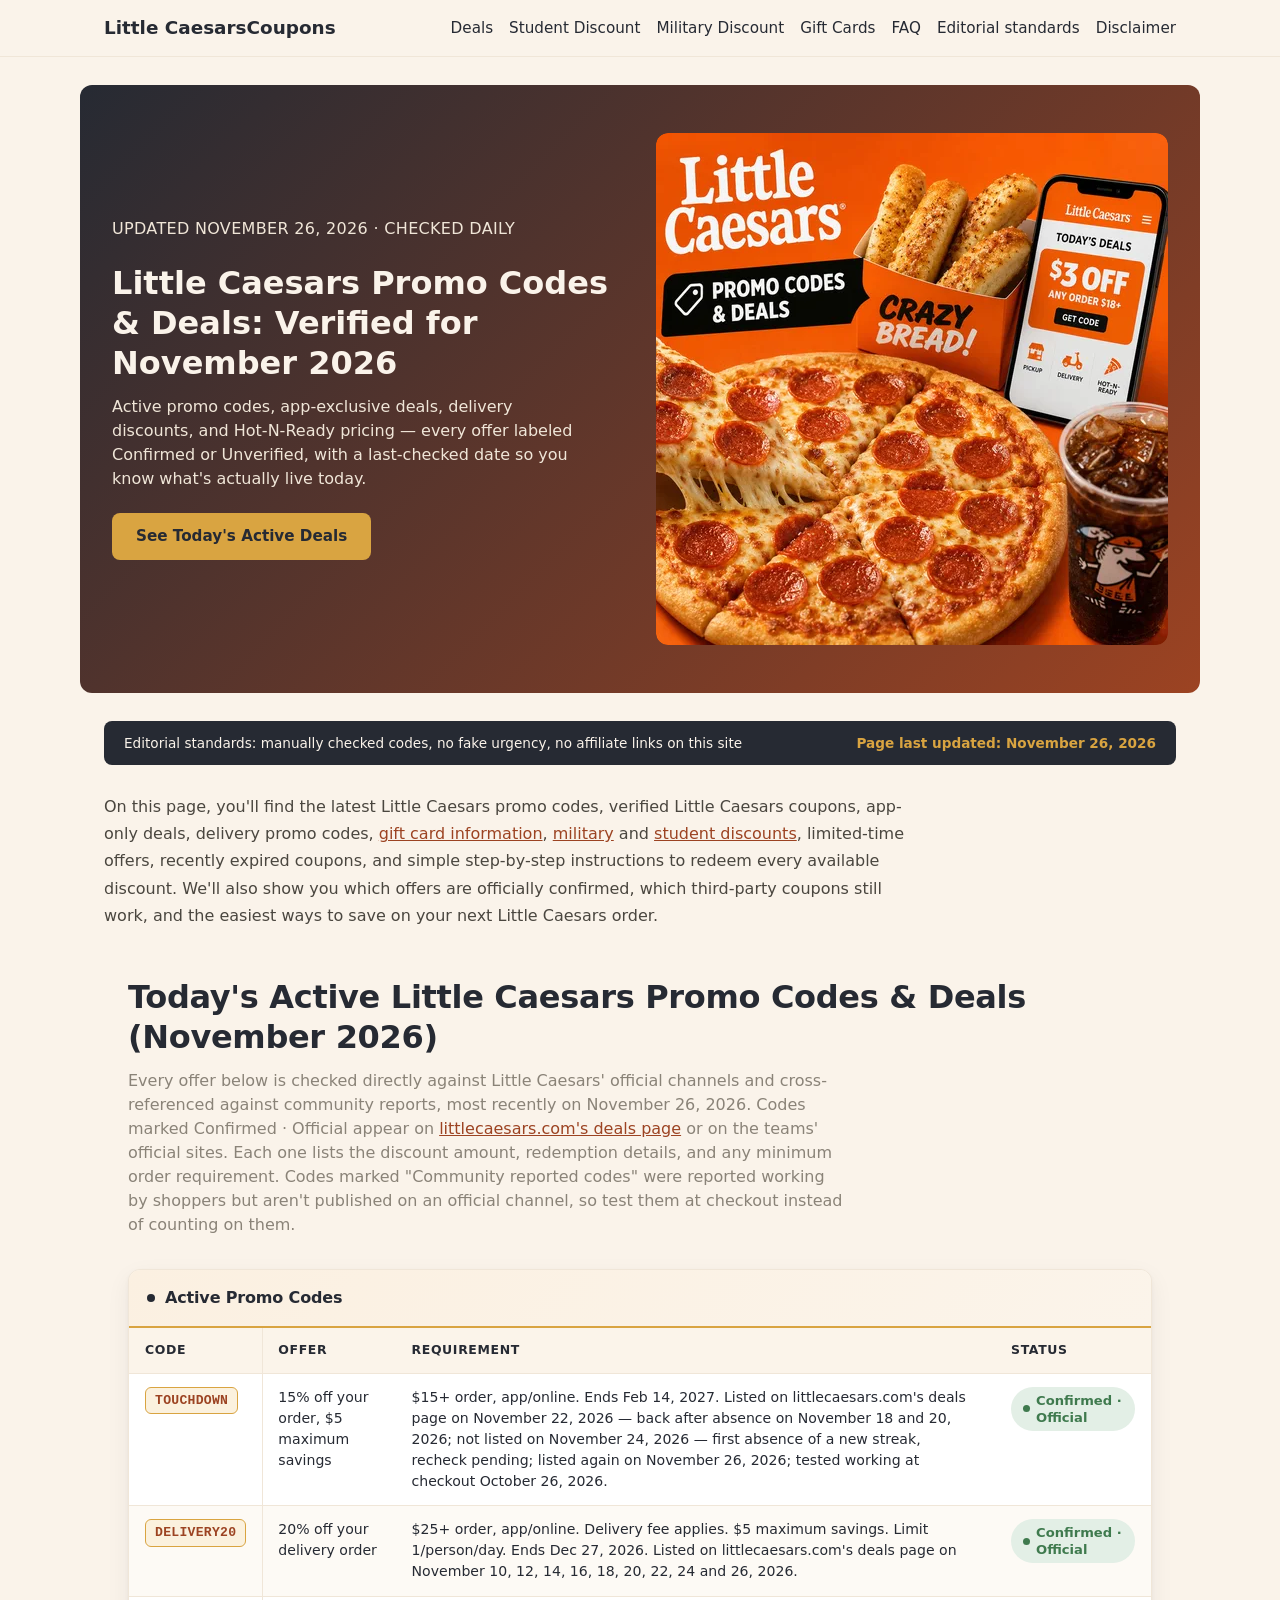
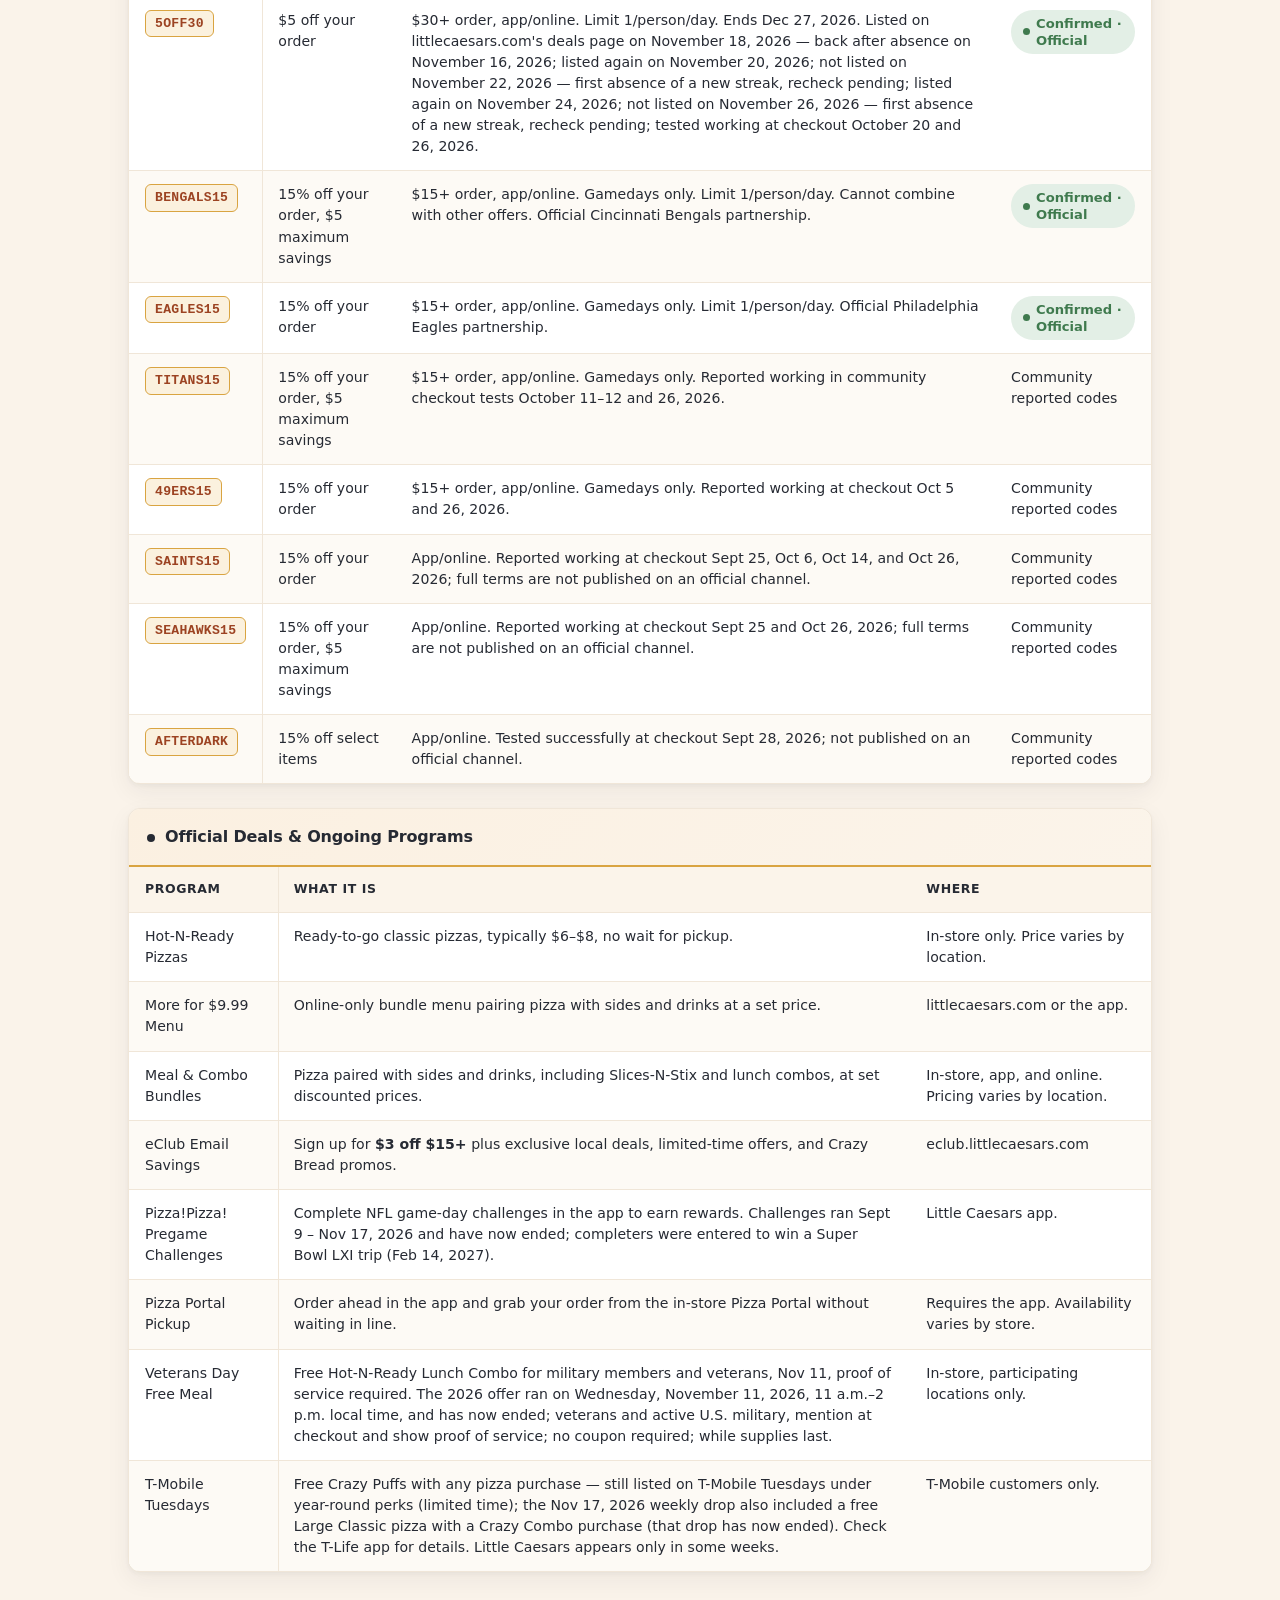
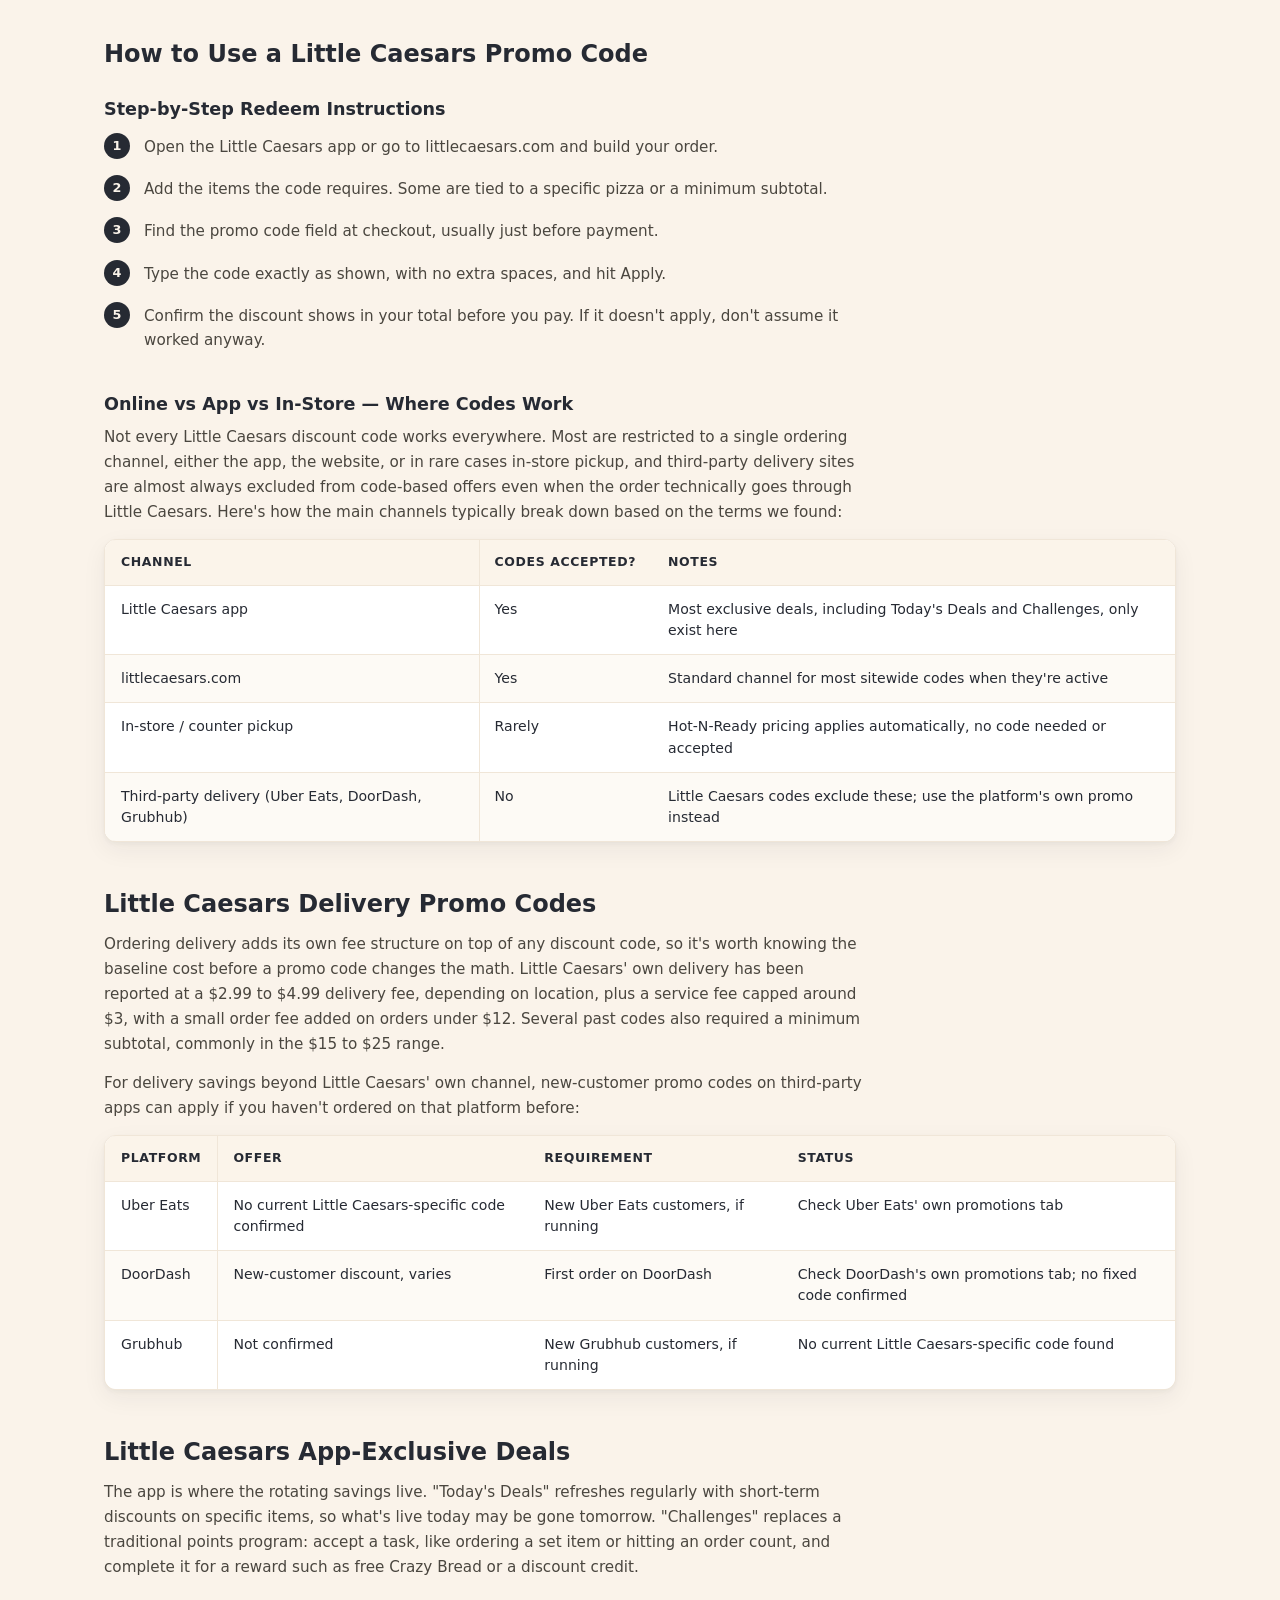
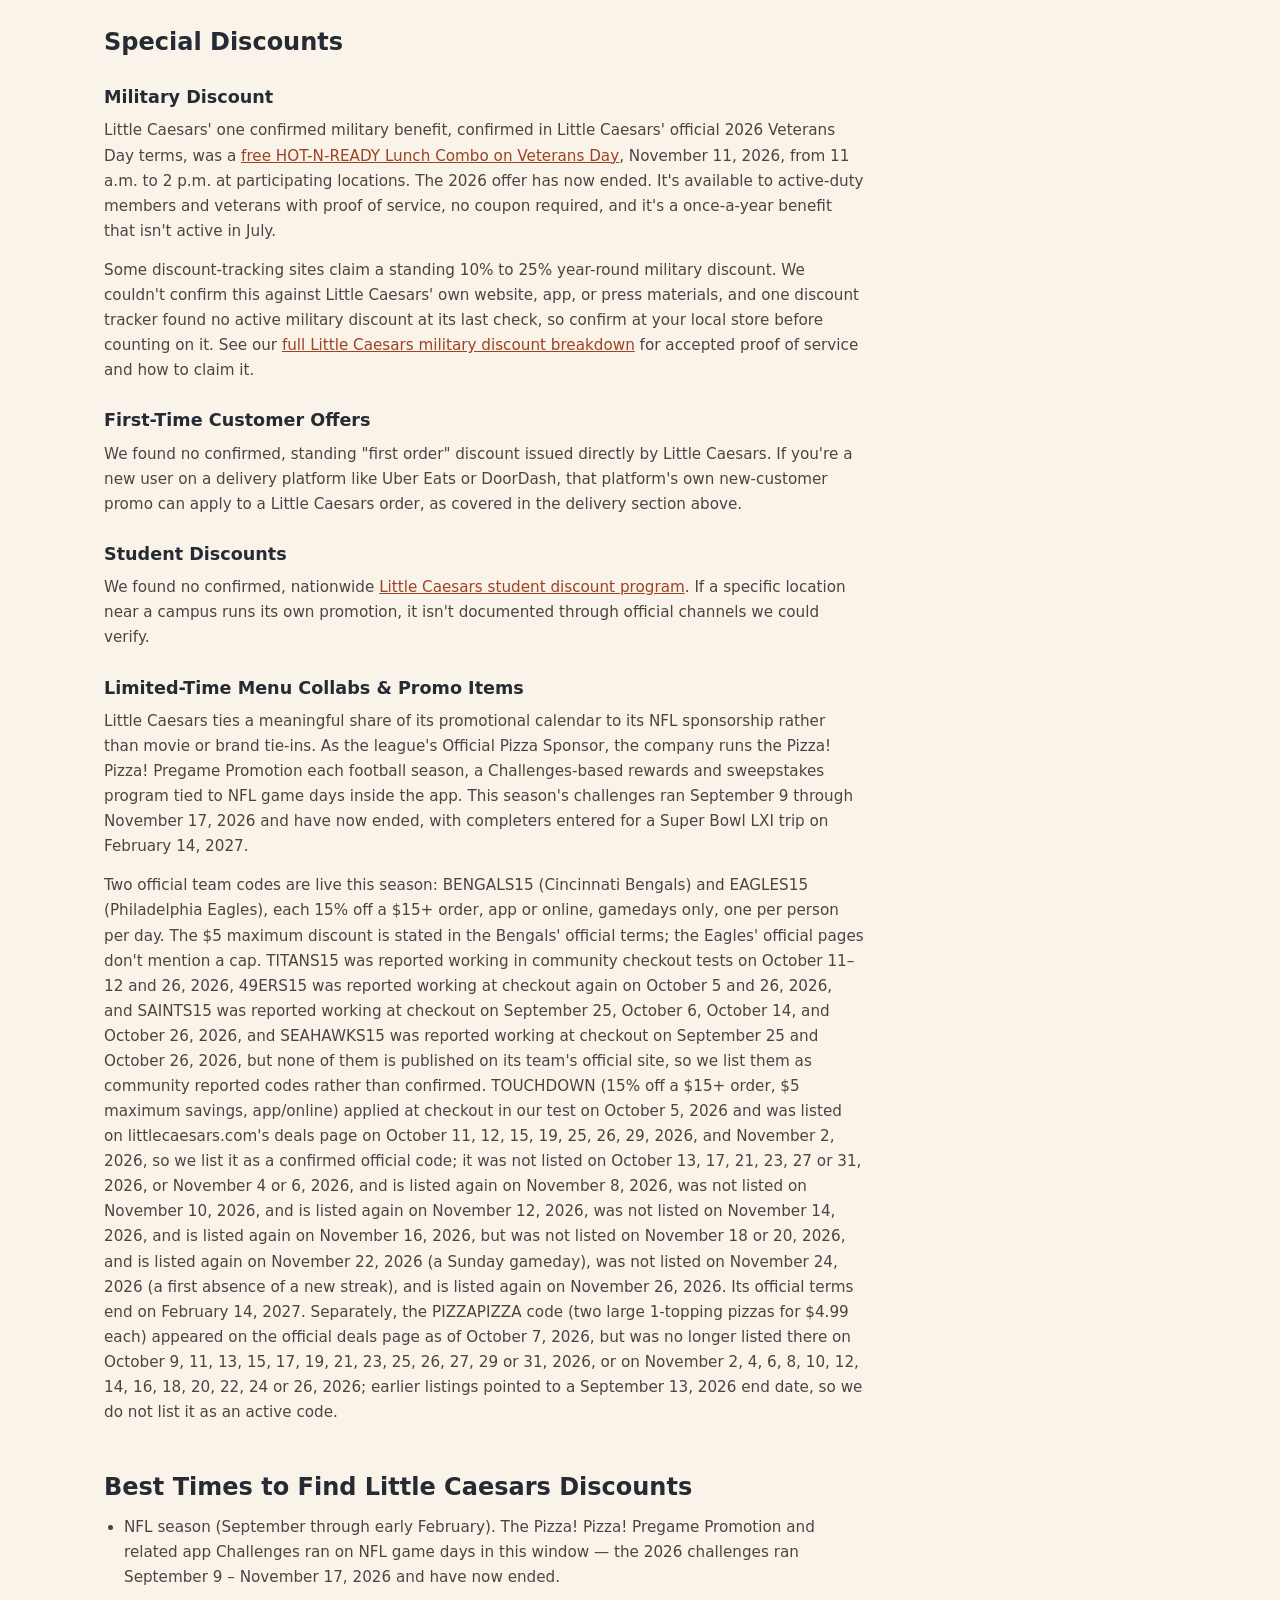
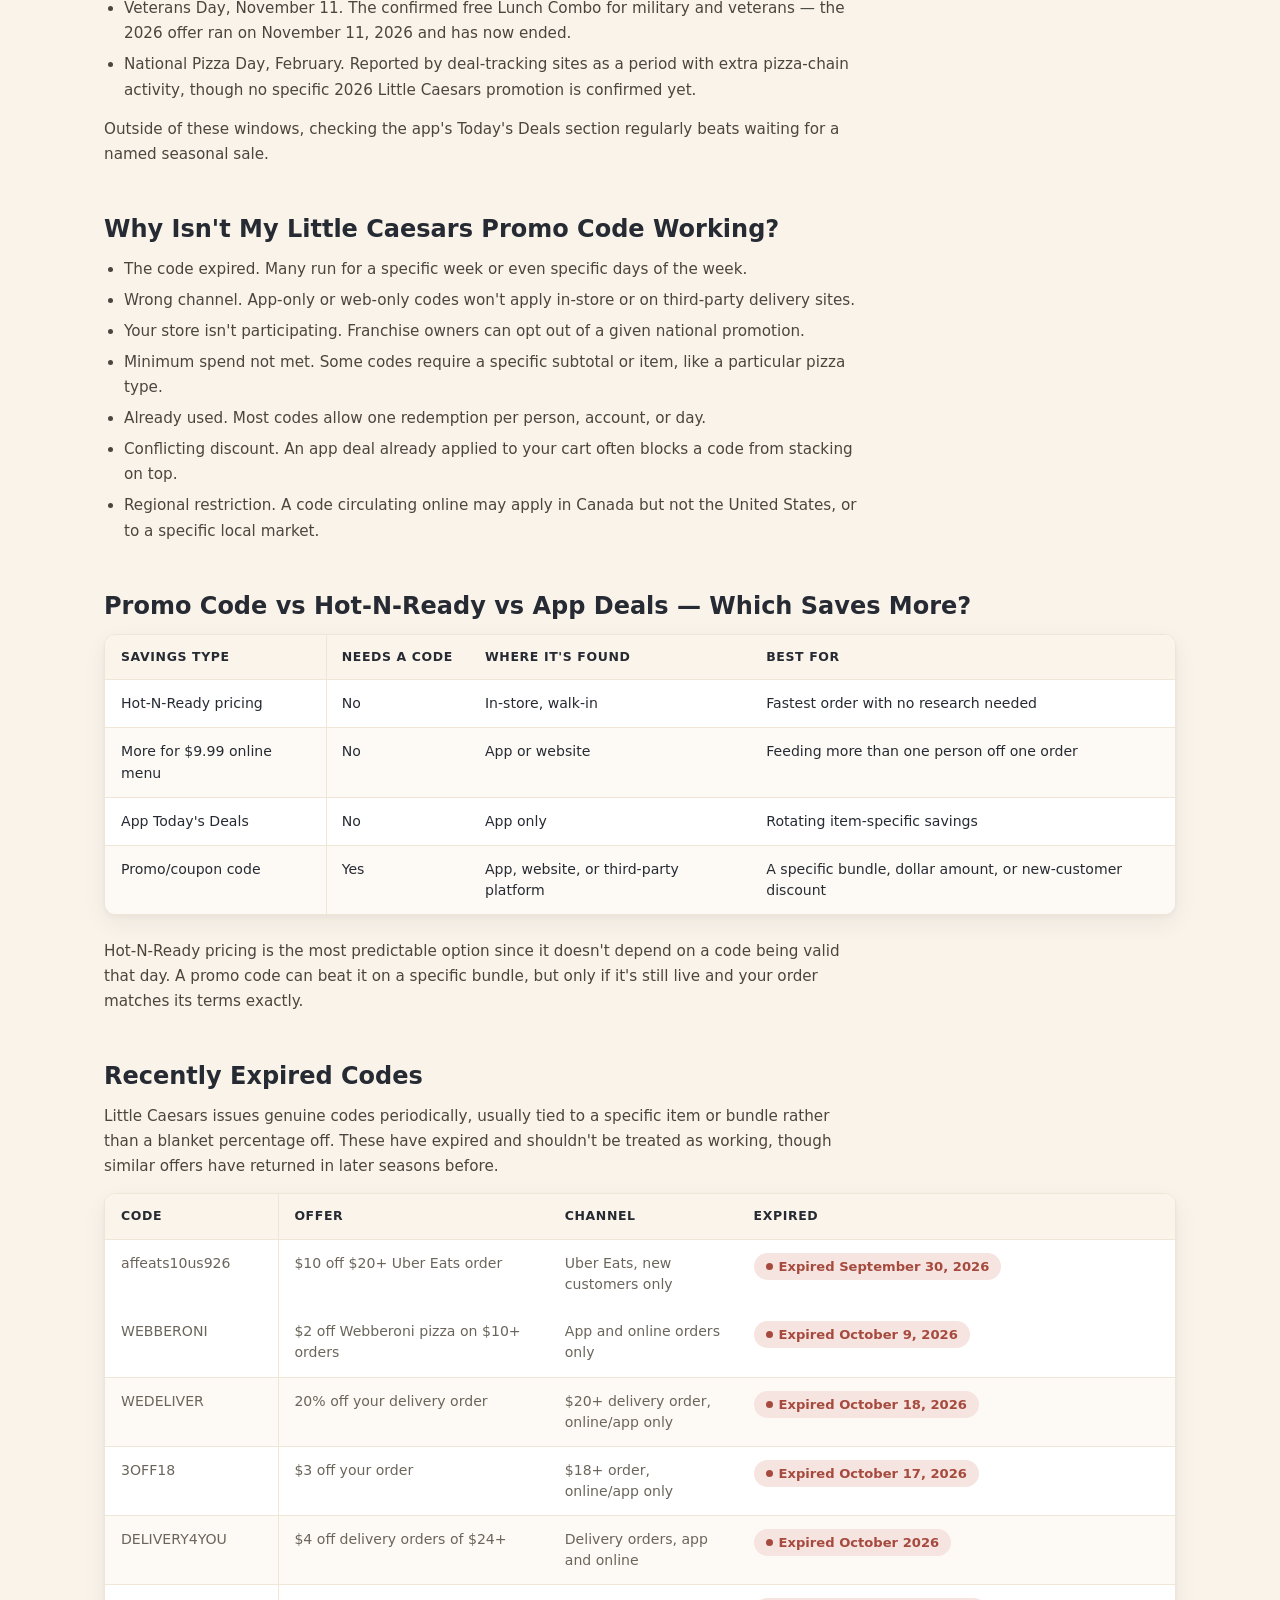
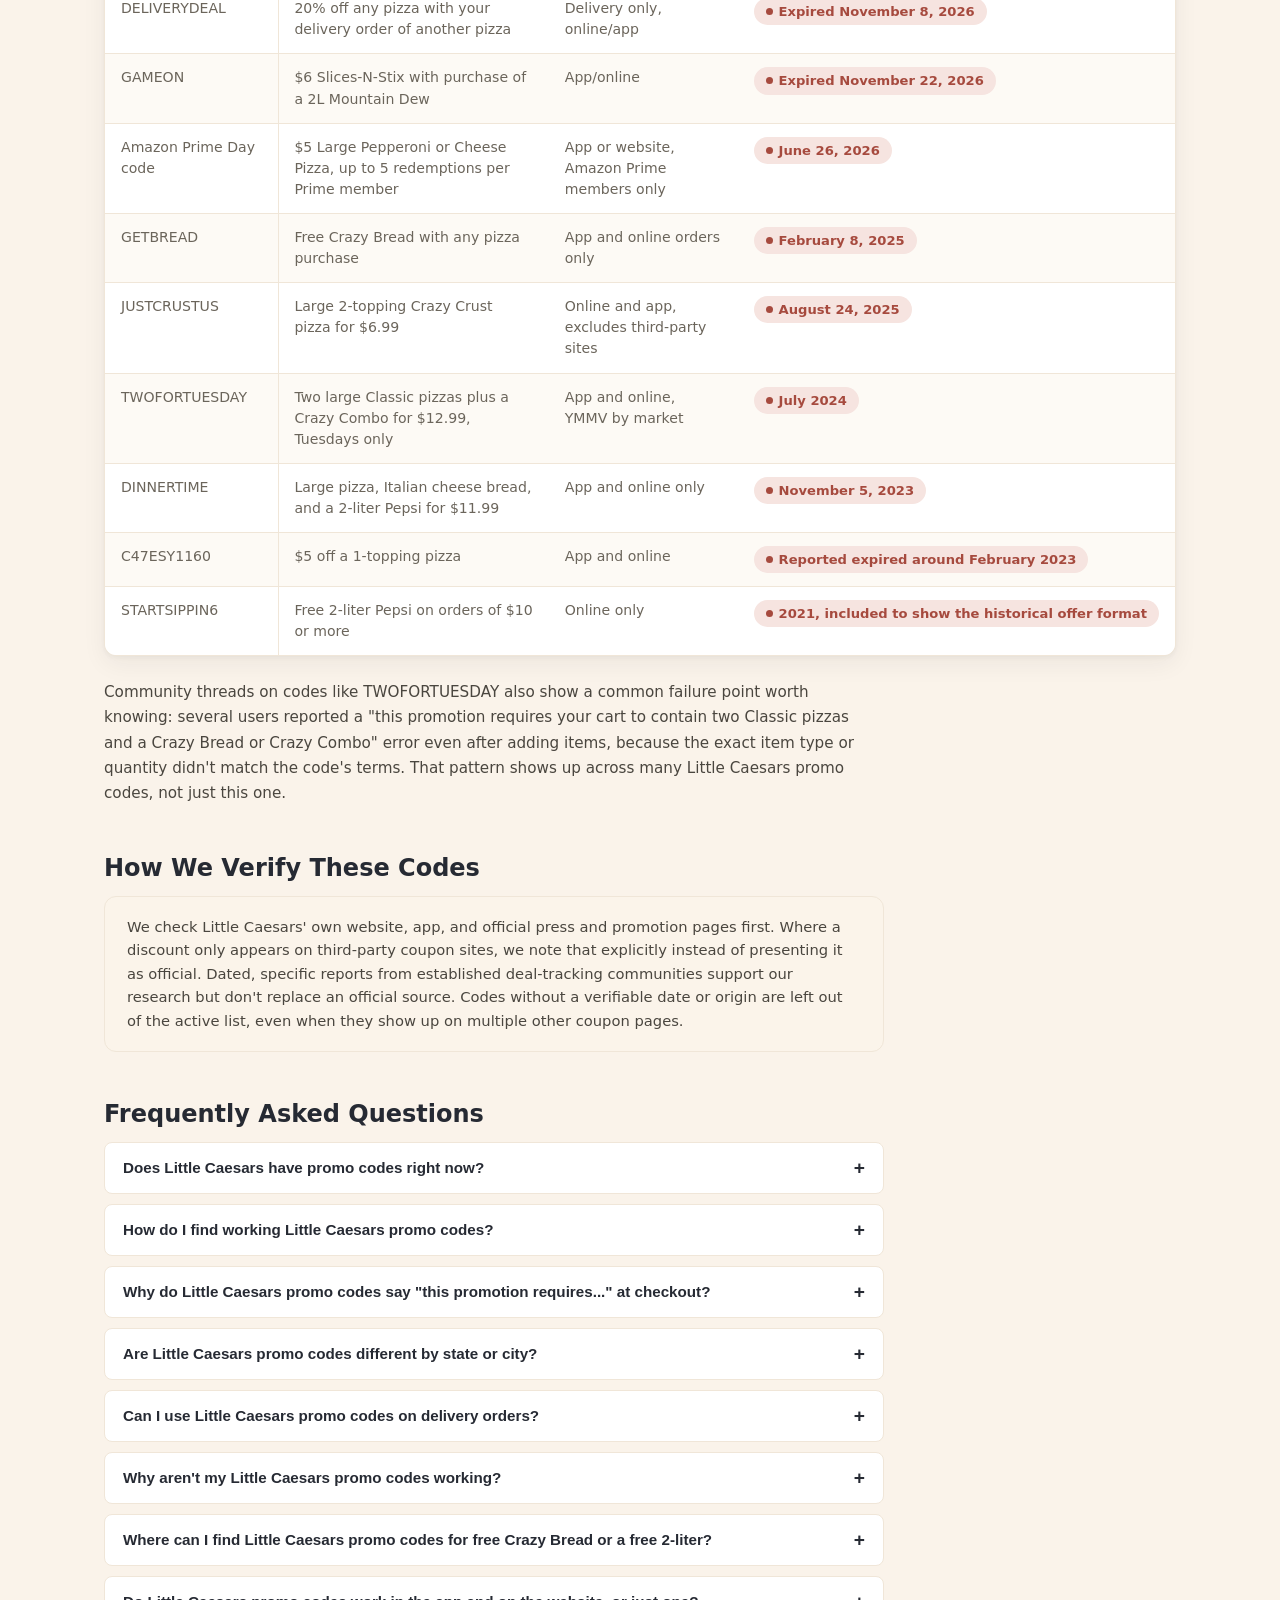
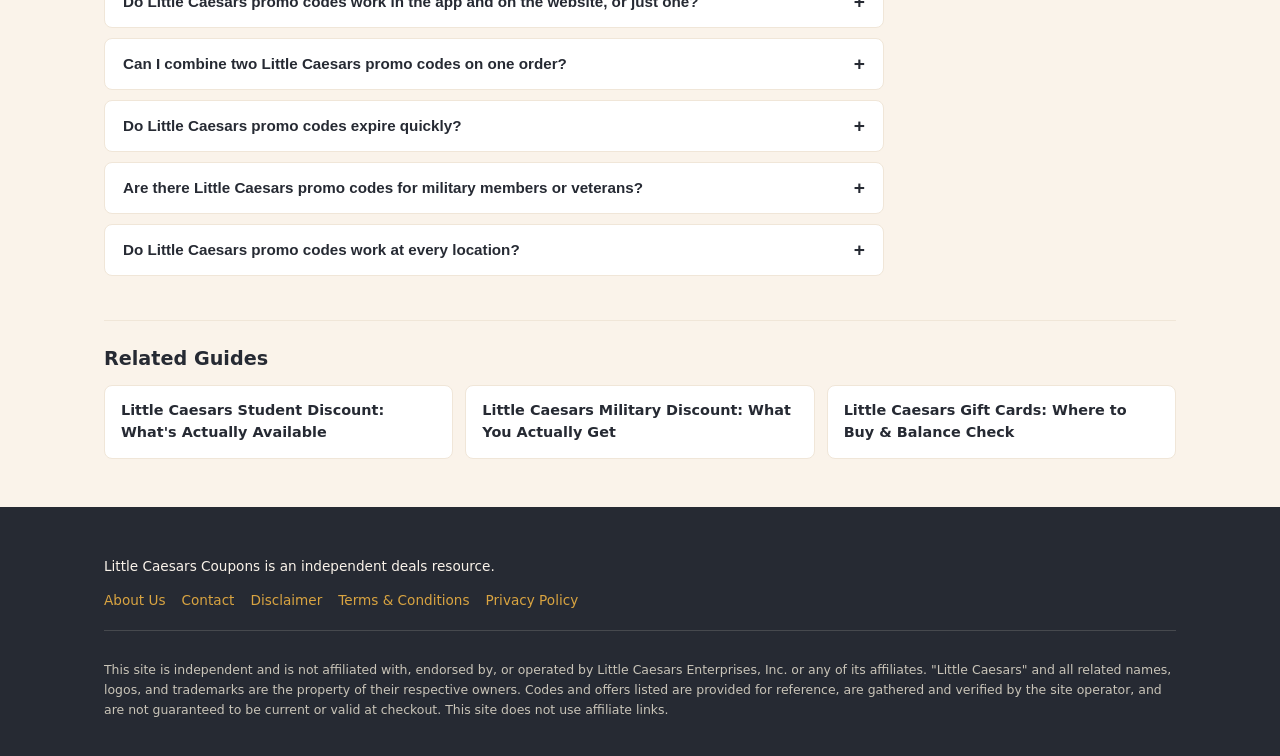
==== commit 2c44e26b: "Auto-audit 2026-11-26: TOUCHDOWN BACK Nov 26 (after 1st absence Nov 24, rotation confirmed 11th time" ====
--- a/index.html
+++ b/index.html
@@ -41,7 +41,7 @@
     {
       "@type": "Question",
       "name": "Does Little Caesars have promo codes right now?",
-      "acceptedAnswer": { "@type": "Answer", "text": "Yes. As of November 24, 2026, the codes on Little Caesars' official deals page are 5OFF30 ($5 off your order of $30 or more, app/online, ends December 27, 2026; listed again on November 24, 2026 after absence on November 22, 2026) and DELIVERY20 (20% off your delivery order of $25 or more, $5 maximum savings, ends December 27, 2026; first listed on November 10, 2026 and listed again on November 12, 14, 16, 18, 20, 22 and 24, 2026). GAMEON ($6 Slices-N-Stix with purchase of a 2L Mountain Dew) expired November 22, 2026 at 11:59 p.m. ET and is no longer listed, so it is in the expired list below. TOUCHDOWN was not listed on November 24, 2026 (a first absence of a new streak); its official end date February 14, 2027 has not passed, so we keep it listed below as a confirmed official code. DELIVERY20's maximum is $5 in today's verbatim terms; the November 12 read had stated $7.50, which the November 14, 16, 18, 20, 22 and 24 verbatim reads did not show. Two official NFL team codes are live: BENGALS15 and EAGLES15 (15% off $15+, gamedays only). 5OFF30 was listed on the deals page on November 10, 2026 (back after absence on November 8, 2026), was not listed on November 12, 2026 (a first absence of a new streak), and is listed again on November 14, 2026, but was not listed on November 16, 2026 (a first absence of a new streak), and is listed again on November 18, 2026, and listed again on November 20, 2026, but was not listed on November 22, 2026 (a first absence of a new streak), and is listed again on November 24, 2026. TOUCHDOWN was listed on the deals page on November 8, 2026 (a Sunday gameday), was not listed on November 10, 2026, and is listed again on November 12, 2026, but was not listed on November 14, 2026 (a first absence of a new streak), and is listed again on November 16, 2026, but was not listed on November 18 or 20, 2026 (a second consecutive absence), and is listed again on November 22, 2026 (a Sunday gameday — the arbiter, rotation confirmed a tenth time), but was not listed on November 24, 2026 (a first absence of a new streak); because its official end date February 14, 2027 has not passed and it tested working at checkout October 26, 2026, we keep it listed below as a confirmed official code. DELIVERYDEAL was listed on the deals page through November 8, 2026, its official end date, and is no longer listed, so it is in the expired list below. GAMEON was listed on the deals page on November 20 and 22, 2026, its official end date November 22, 2026 at 11:59 p.m. ET, and is no longer listed, so it is in the expired list below. 5OFF30 was listed on the deals page on November 6, 2026, was not listed on November 8, 2026, and is listed again on November 10, 2026. TOUCHDOWN was listed on the deals page on October 25, 26 and 29, 2026, was not listed on October 31, 2026, and is listed again on November 2, 2026. TOUCHDOWN was listed on the deals page on October 25 and 26, 2026, was not listed on October 27, 2026, and is listed again on October 29, 2026. 5OFF30 was listed on the deals page on October 27, 2026, was not listed on October 29, 2026, and is listed again on October 31, 2026. 5OFF30 was listed on the deals page on October 23, 2026, was not listed on October 25 or 26, 2026, and is listed again on October 27, 2026. 5OFF30 was listed on the deals page on October 7, 2026, was not listed on October 9 or 11, 2026 and was moved to the expired list, and is listed again on October 21, 2026 with a new official end date of December 27, 2026, so it is back in the active list below. 3OFF18 and WEDELIVER are no longer listed on the deals page; their official end dates (October 17 and 18, 2026) have passed, and 3OFF18 was rejected in our October 19 checkout test and again in two October 26 checkout tests at an open store, so both are in the expired list below. TITANS15 (reported working in community checkout tests October 11-12 and 26, 2026), 49ERS15 (tested working October 5 and 26, 2026), SAINTS15 (tested working October 14 and 26, 2026), SEAHAWKS15 (tested working October 26, 2026), and AFTERDARK were reported working in community checkout tests but aren't published on official team sites. WEBBERONI ended October 9, 2026 and was no longer listed on October 11, 2026, and DELIVERY4YOU was not listed on October 9 or October 11, 2026, so both are in the expired list below. PIZZAPIZZA was last listed on October 7, 2026 and was not listed on October 9, 11, 13, 15, 17, 19, 21, 23, 25, 26, 27, 29 or 31, 2026, or on November 2, 4, 6, 8, 10, 12, 14, 16, 18, 20, 22 or 24, 2026. The Uber Eats code affeats10us926 expired September 30. Automatic deals like the Hot-N-Ready menu and the More for $9.99 online menu don't need a code at all." }
+      "acceptedAnswer": { "@type": "Answer", "text": "Yes. As of November 26, 2026, the codes on Little Caesars' official deals page are TOUCHDOWN (15% off orders of $15 or more, $5 maximum savings, ends February 14, 2027; listed again on November 26, 2026 after absence on November 24, 2026) and DELIVERY20 (20% off your delivery order of $25 or more, $5 maximum savings, ends December 27, 2026; first listed on November 10, 2026 and listed again on November 12, 14, 16, 18, 20, 22, 24 and 26, 2026). 5OFF30 was not listed on November 26, 2026 (a first absence of a new streak); its official end date December 27, 2026 has not passed, so we keep it listed below as a confirmed official code. GAMEON ($6 Slices-N-Stix with purchase of a 2L Mountain Dew) expired November 22, 2026 at 11:59 p.m. ET and is no longer listed, so it is in the expired list below. DELIVERY20's maximum is $5 in today's verbatim terms; the November 12 read had stated $7.50, which the November 14, 16, 18, 20, 22, 24 and 26 verbatim reads did not show. Two official NFL team codes are live: BENGALS15 and EAGLES15 (15% off $15+, gamedays only). 5OFF30 was listed on the deals page on November 10, 2026 (back after absence on November 8, 2026), was not listed on November 12, 2026 (a first absence of a new streak), and is listed again on November 14, 2026, but was not listed on November 16, 2026 (a first absence of a new streak), and is listed again on November 18, 2026, and listed again on November 20, 2026, but was not listed on November 22, 2026 (a first absence of a new streak), and is listed again on November 24, 2026, but was not listed on November 26, 2026 (a first absence of a new streak). TOUCHDOWN was listed on the deals page on November 8, 2026 (a Sunday gameday), was not listed on November 10, 2026, and is listed again on November 12, 2026, but was not listed on November 14, 2026 (a first absence of a new streak), and is listed again on November 16, 2026, but was not listed on November 18 or 20, 2026 (a second consecutive absence), and is listed again on November 22, 2026 (a Sunday gameday — the arbiter, rotation confirmed a tenth time), but was not listed on November 24, 2026 (a first absence of a new streak), and is listed again on November 26, 2026 — rotation confirmed an eleventh time; because its official end date February 14, 2027 has not passed and it tested working at checkout October 26, 2026, we keep it listed below as a confirmed official code. DELIVERYDEAL was listed on the deals page through November 8, 2026, its official end date, and is no longer listed, so it is in the expired list below. GAMEON was listed on the deals page on November 20 and 22, 2026, its official end date November 22, 2026 at 11:59 p.m. ET, and is no longer listed, so it is in the expired list below. 5OFF30 was listed on the deals page on November 6, 2026, was not listed on November 8, 2026, and is listed again on November 10, 2026. TOUCHDOWN was listed on the deals page on October 25, 26 and 29, 2026, was not listed on October 31, 2026, and is listed again on November 2, 2026. TOUCHDOWN was listed on the deals page on October 25 and 26, 2026, was not listed on October 27, 2026, and is listed again on October 29, 2026. 5OFF30 was listed on the deals page on October 27, 2026, was not listed on October 29, 2026, and is listed again on October 31, 2026. 5OFF30 was listed on the deals page on October 23, 2026, was not listed on October 25 or 26, 2026, and is listed again on October 27, 2026. 5OFF30 was listed on the deals page on October 7, 2026, was not listed on October 9 or 11, 2026 and was moved to the expired list, and is listed again on October 21, 2026 with a new official end date of December 27, 2026, so it is back in the active list below. 3OFF18 and WEDELIVER are no longer listed on the deals page; their official end dates (October 17 and 18, 2026) have passed, and 3OFF18 was rejected in our October 19 checkout test and again in two October 26 checkout tests at an open store, so both are in the expired list below. TITANS15 (reported working in community checkout tests October 11-12 and 26, 2026), 49ERS15 (tested working October 5 and 26, 2026), SAINTS15 (tested working October 14 and 26, 2026), SEAHAWKS15 (tested working October 26, 2026), and AFTERDARK were reported working in community checkout tests but aren't published on official team sites. WEBBERONI ended October 9, 2026 and was no longer listed on October 11, 2026, and DELIVERY4YOU was not listed on October 9 or October 11, 2026, so both are in the expired list below. PIZZAPIZZA was last listed on October 7, 2026 and was not listed on October 9, 11, 13, 15, 17, 19, 21, 23, 25, 26, 27, 29 or 31, 2026, or on November 2, 4, 6, 8, 10, 12, 14, 16, 18, 20, 22, 24 or 26, 2026. The Uber Eats code affeats10us926 expired September 30. Automatic deals like the Hot-N-Ready menu and the More for $9.99 online menu don't need a code at all." }
     },
     {
       "@type": "Question",
@@ -803,7 +803,7 @@
   <section class="hero">
     <div class="container">
       <div class="hero-copy">
-        <p class="hero-eyebrow">Updated November 24, 2026 &middot; Checked Daily</p>
+        <p class="hero-eyebrow">Updated November 26, 2026 &middot; Checked Daily</p>
         <h1>Little Caesars Promo Codes &amp; Deals: Verified for November 2026</h1>
         <p>Active promo codes, app-exclusive deals, delivery discounts, and Hot-N-Ready pricing — every offer labeled Confirmed or Unverified, with a last-checked date so you know what's actually live today.</p>
         <a class="btn-primary" href="#deals">See Today's Active Deals</a>
@@ -821,7 +821,7 @@
 
     <div class="trust-bar">
       <span>Editorial standards: manually checked codes, no fake urgency, no affiliate links on this site</span>
-      <span class="updated">Page last updated: November 24, 2026</span>
+      <span class="updated">Page last updated: November 26, 2026</span>
     </div>
 
     <p class="page-intro">On this page, you'll find the latest Little Caesars promo codes, verified Little Caesars coupons, app-only deals, delivery promo codes, <a href="/gift-cards/">gift card information</a>, <a href="/military-discount/">military</a> and <a href="/student-discount/">student discounts</a>, limited-time offers, recently expired coupons, and simple step-by-step instructions to redeem every available discount. We'll also show you which offers are officially confirmed, which third-party coupons still work, and the easiest ways to save on your next Little Caesars order.</p>
@@ -829,7 +829,7 @@
 <section class="offers-section" id="deals" aria-labelledby="offers-heading">
   <div class="offers-header">
     <h2 id="offers-heading">Today's Active Little Caesars Promo Codes &amp; Deals (November 2026)</h2>
-    <p>Every offer below is checked directly against Little Caesars' official channels and cross-referenced against community reports, most recently on November 24, 2026. Codes marked Confirmed · Official appear on <a href="https://littlecaesars.com/en-us/promo/free-delivery-08-2023/">littlecaesars.com's deals page</a> or on the teams' official sites. Each one lists the discount amount, redemption details, and any minimum order requirement. Codes marked "Community reported codes" were reported working by shoppers but aren't published on an official channel, so test them at checkout instead of counting on them.</p>
+    <p>Every offer below is checked directly against Little Caesars' official channels and cross-referenced against community reports, most recently on November 26, 2026. Codes marked Confirmed · Official appear on <a href="https://littlecaesars.com/en-us/promo/free-delivery-08-2023/">littlecaesars.com's deals page</a> or on the teams' official sites. Each one lists the discount amount, redemption details, and any minimum order requirement. Codes marked "Community reported codes" were reported working by shoppers but aren't published on an official channel, so test them at checkout instead of counting on them.</p>
   </div>
 
   <div class="table-wrap">
@@ -839,11 +839,11 @@
         <tr><th>Code</th><th>Offer</th><th>Requirement</th><th>Status</th></tr>
       </thead>
       <tbody>
-        <tr><td><strong>TOUCHDOWN</strong></td><td>15% off your order, $5 maximum savings</td><td>$15+ order, app/online. Ends Feb 14, 2027. Listed on littlecaesars.com's deals page on November 22, 2026 — back after absence on November 18 and 20, 2026; not listed on November 24, 2026 — first absence of a new streak, recheck pending; tested working at checkout October 26, 2026.</td><td><span class="status-pill status-pill--active">Confirmed · Official</span></td></tr>
-         <tr><td><strong>DELIVERY20</strong></td><td>20% off your delivery order</td><td>$25+ order, app/online. Delivery fee applies. $5 maximum savings. Limit 1/person/day. Ends Dec 27, 2026. Listed on littlecaesars.com's deals page on November 10, 12, 14, 16, 18, 20, 22 and 24, 2026.</td><td><span class="status-pill status-pill--active">Confirmed · Official</span></td></tr>
+        <tr><td><strong>TOUCHDOWN</strong></td><td>15% off your order, $5 maximum savings</td><td>$15+ order, app/online. Ends Feb 14, 2027. Listed on littlecaesars.com's deals page on November 22, 2026 — back after absence on November 18 and 20, 2026; not listed on November 24, 2026 — first absence of a new streak, recheck pending; listed again on November 26, 2026; tested working at checkout October 26, 2026.</td><td><span class="status-pill status-pill--active">Confirmed · Official</span></td></tr>
+         <tr><td><strong>DELIVERY20</strong></td><td>20% off your delivery order</td><td>$25+ order, app/online. Delivery fee applies. $5 maximum savings. Limit 1/person/day. Ends Dec 27, 2026. Listed on littlecaesars.com's deals page on November 10, 12, 14, 16, 18, 20, 22, 24 and 26, 2026.</td><td><span class="status-pill status-pill--active">Confirmed · Official</span></td></tr>
         
         
-        <tr><td><strong>5OFF30</strong></td><td>$5 off your order</td><td>$30+ order, app/online. Limit 1/person/day. Ends Dec 27, 2026. Listed on littlecaesars.com's deals page on November 18, 2026 — back after absence on November 16, 2026; listed again on November 20, 2026; not listed on November 22, 2026 — first absence of a new streak, recheck pending; listed again on November 24, 2026; tested working at checkout October 20 and 26, 2026.</td><td><span class="status-pill status-pill--active">Confirmed · Official</span></td></tr>
+        <tr><td><strong>5OFF30</strong></td><td>$5 off your order</td><td>$30+ order, app/online. Limit 1/person/day. Ends Dec 27, 2026. Listed on littlecaesars.com's deals page on November 18, 2026 — back after absence on November 16, 2026; listed again on November 20, 2026; not listed on November 22, 2026 — first absence of a new streak, recheck pending; listed again on November 24, 2026; not listed on November 26, 2026 — first absence of a new streak, recheck pending; tested working at checkout October 20 and 26, 2026.</td><td><span class="status-pill status-pill--active">Confirmed · Official</span></td></tr>
         <tr><td><strong>BENGALS15</strong></td><td>15% off your order, $5 maximum savings</td><td>$15+ order, app/online. Gamedays only. Limit 1/person/day. Cannot combine with other offers. Official Cincinnati Bengals partnership.</td><td><span class="status-pill status-pill--active">Confirmed · Official</span></td></tr>
         <tr><td><strong>EAGLES15</strong></td><td>15% off your order</td><td>$15+ order, app/online. Gamedays only. Limit 1/person/day. Official Philadelphia Eagles partnership.</td><td><span class="status-pill status-pill--active">Confirmed · Official</span></td></tr>
         <tr><td><strong>TITANS15</strong></td><td>15% off your order, $5 maximum savings</td><td>$15+ order, app/online. Gamedays only. Reported working in community checkout tests October 11&ndash;12 and 26, 2026.</td><td>Community reported codes</td></tr>
@@ -1184,7 +1184,7 @@
 
       <h3>Limited-Time Menu Collabs &amp; Promo Items</h3>
       <p>Little Caesars ties a meaningful share of its promotional calendar to its NFL sponsorship rather than movie or brand tie-ins. As the league's Official Pizza Sponsor, the company runs the Pizza! Pizza! Pregame Promotion each football season, a Challenges-based rewards and sweepstakes program tied to NFL game days inside the app. This season's challenges ran September 9 through November 17, 2026 and have now ended, with completers entered for a Super Bowl LXI trip on February 14, 2027.</p>
-      <p>Two official team codes are live this season: BENGALS15 (Cincinnati Bengals) and EAGLES15 (Philadelphia Eagles), each 15% off a $15+ order, app or online, gamedays only, one per person per day. The $5 maximum discount is stated in the Bengals' official terms; the Eagles' official pages don't mention a cap. TITANS15 was reported working in community checkout tests on October 11&ndash;12 and 26, 2026, 49ERS15 was reported working at checkout again on October 5 and 26, 2026, and SAINTS15 was reported working at checkout on September 25, October 6, October 14, and October 26, 2026, and SEAHAWKS15 was reported working at checkout on September 25 and October 26, 2026, but none of them is published on its team's official site, so we list them as community reported codes rather than confirmed. TOUCHDOWN (15% off a $15+ order, $5 maximum savings, app/online) applied at checkout in our test on October 5, 2026 and was listed on littlecaesars.com's deals page on October 11, 12, 15, 19, 25, 26, 29, 2026, and November 2, 2026, so we list it as a confirmed official code; it was not listed on October 13, 17, 21, 23, 27 or 31, 2026, or November 4 or 6, 2026, and is listed again on November 8, 2026, was not listed on November 10, 2026, and is listed again on November 12, 2026, was not listed on November 14, 2026, and is listed again on November 16, 2026, but was not listed on November 18 or 20, 2026, and is listed again on November 22, 2026 (a Sunday gameday), and was not listed on November 24, 2026 (a first absence of a new streak). Its official terms end on February 14, 2027. Separately, the PIZZAPIZZA code (two large 1-topping pizzas for $4.99 each) appeared on the official deals page as of October 7, 2026, but was no longer listed there on October 9, 11, 13, 15, 17, 19, 21, 23, 25, 26, 27, 29 or 31, 2026, or on November 2, 4, 6, 8, 10, 12, 14, 16, 18, 20, 22 or 24, 2026; earlier listings pointed to a September 13, 2026 end date, so we do not list it as an active code.</p>
+      <p>Two official team codes are live this season: BENGALS15 (Cincinnati Bengals) and EAGLES15 (Philadelphia Eagles), each 15% off a $15+ order, app or online, gamedays only, one per person per day. The $5 maximum discount is stated in the Bengals' official terms; the Eagles' official pages don't mention a cap. TITANS15 was reported working in community checkout tests on October 11&ndash;12 and 26, 2026, 49ERS15 was reported working at checkout again on October 5 and 26, 2026, and SAINTS15 was reported working at checkout on September 25, October 6, October 14, and October 26, 2026, and SEAHAWKS15 was reported working at checkout on September 25 and October 26, 2026, but none of them is published on its team's official site, so we list them as community reported codes rather than confirmed. TOUCHDOWN (15% off a $15+ order, $5 maximum savings, app/online) applied at checkout in our test on October 5, 2026 and was listed on littlecaesars.com's deals page on October 11, 12, 15, 19, 25, 26, 29, 2026, and November 2, 2026, so we list it as a confirmed official code; it was not listed on October 13, 17, 21, 23, 27 or 31, 2026, or November 4 or 6, 2026, and is listed again on November 8, 2026, was not listed on November 10, 2026, and is listed again on November 12, 2026, was not listed on November 14, 2026, and is listed again on November 16, 2026, but was not listed on November 18 or 20, 2026, and is listed again on November 22, 2026 (a Sunday gameday), was not listed on November 24, 2026 (a first absence of a new streak), and is listed again on November 26, 2026. Its official terms end on February 14, 2027. Separately, the PIZZAPIZZA code (two large 1-topping pizzas for $4.99 each) appeared on the official deals page as of October 7, 2026, but was no longer listed there on October 9, 11, 13, 15, 17, 19, 21, 23, 25, 26, 27, 29 or 31, 2026, or on November 2, 4, 6, 8, 10, 12, 14, 16, 18, 20, 22, 24 or 26, 2026; earlier listings pointed to a September 13, 2026 end date, so we do not list it as an active code.</p>
     </section>
 
     <section class="content-section" aria-labelledby="best-times-heading">
@@ -1268,7 +1268,7 @@
 
         <li class="faq-item">
           <button type="button" class="faq-question" aria-expanded="false" aria-controls="faq-a1">Does Little Caesars have promo codes right now?</button>
-          <div class="faq-answer" id="faq-a1" hidden>Yes. As of November 24, 2026, the codes on Little Caesars' official deals page are 5OFF30 ($5 off your order of $30 or more, app/online, ends December 27, 2026; listed again on November 24, 2026 after absence on November 22, 2026) and DELIVERY20 (20% off your delivery order of $25 or more, $5 maximum savings, ends December 27, 2026; first listed on November 10, 2026 and listed again on November 12, 14, 16, 18, 20, 22 and 24, 2026). GAMEON ($6 Slices-N-Stix with purchase of a 2L Mountain Dew) expired November 22, 2026 at 11:59 p.m. ET and is no longer listed, so it is in the expired list below. TOUCHDOWN was not listed on November 24, 2026 (a first absence of a new streak); its official end date February 14, 2027 has not passed, so we keep it listed below as a confirmed official code. DELIVERY20's maximum is $5 in today's verbatim terms; the November 12 read had stated $7.50, which the November 14, 16, 18, 20, 22 and 24 verbatim reads did not show. Two official NFL team codes are live: BENGALS15 and EAGLES15 (15% off $15+, gamedays only). 5OFF30 was listed on the deals page on November 10, 2026 (back after absence on November 8, 2026), was not listed on November 12, 2026 (a first absence of a new streak), and is listed again on November 14, 2026, but was not listed on November 16, 2026 (a first absence of a new streak), and is listed again on November 18, 2026, and listed again on November 20, 2026, but was not listed on November 22, 2026 (a first absence of a new streak), and is listed again on November 24, 2026. TOUCHDOWN was listed on the deals page on November 8, 2026 (a Sunday gameday), was not listed on November 10, 2026, and is listed again on November 12, 2026, but was not listed on November 14, 2026 (a first absence of a new streak), and is listed again on November 16, 2026, but was not listed on November 18 or 20, 2026 (a second consecutive absence), and is listed again on November 22, 2026 (a Sunday gameday — the arbiter, rotation confirmed a tenth time), but was not listed on November 24, 2026 (a first absence of a new streak); because its official end date February 14, 2027 has not passed and it tested working at checkout October 26, 2026, we keep it listed below as a confirmed official code. DELIVERYDEAL was listed on the deals page through November 8, 2026, its official end date, and is no longer listed, so it is in the expired list below. GAMEON was listed on the deals page on November 20 and 22, 2026, its official end date November 22, 2026 at 11:59 p.m. ET, and is no longer listed, so it is in the expired list below. 5OFF30 was listed on the deals page on November 6, 2026, was not listed on November 8, 2026, and is listed again on November 10, 2026. TOUCHDOWN was listed on the deals page on October 25, 26 and 29, 2026, was not listed on October 31, 2026, and is listed again on November 2, 2026. TOUCHDOWN was listed on the deals page on October 25 and 26, 2026, was not listed on October 27, 2026, and is listed again on October 29, 2026. 5OFF30 was listed on the deals page on October 27, 2026, was not listed on October 29, 2026, and is listed again on October 31, 2026. 5OFF30 was listed on the deals page on October 23, 2026, was not listed on October 25 or 26, 2026, and is listed again on October 27, 2026. 5OFF30 was listed on the deals page on October 7, 2026, was not listed on October 9 or 11, 2026 and was moved to the expired list, and is listed again on October 21, 2026 with a new official end date of December 27, 2026, so it is back in the active list below. 3OFF18 and WEDELIVER are no longer listed on the deals page; their official end dates (October 17 and 18, 2026) have passed, and 3OFF18 was rejected in our October 19 checkout test and again in two October 26 checkout tests at an open store, so both are in the expired list below. TITANS15 (reported working in community checkout tests October 11-12 and 26, 2026), 49ERS15 (tested working October 5 and 26, 2026), SAINTS15 (tested working October 14 and 26, 2026), SEAHAWKS15 (tested working October 26, 2026), and AFTERDARK were reported working in community checkout tests but aren't published on official team sites. WEBBERONI ended October 9, 2026 and was no longer listed on October 11, 2026, and DELIVERY4YOU was not listed on October 9 or October 11, 2026, so both are in the expired list below. PIZZAPIZZA was last listed on October 7, 2026 and was not listed on October 9, 11, 13, 15, 17, 19, 21, 23, 25, 26, 27, 29 or 31, 2026, or on November 2, 4, 6, 8, 10, 12, 14, 16, 18, 20, 22 or 24, 2026. The Uber Eats code affeats10us926 expired September 30. Automatic deals like the Hot-N-Ready menu and the More for $9.99 online menu don't need a code at all.</div>
+          <div class="faq-answer" id="faq-a1" hidden>Yes. As of November 26, 2026, the codes on Little Caesars' official deals page are TOUCHDOWN (15% off orders of $15 or more, $5 maximum savings, ends February 14, 2027; listed again on November 26, 2026 after absence on November 24, 2026) and DELIVERY20 (20% off your delivery order of $25 or more, $5 maximum savings, ends December 27, 2026; first listed on November 10, 2026 and listed again on November 12, 14, 16, 18, 20, 22, 24 and 26, 2026). 5OFF30 was not listed on November 26, 2026 (a first absence of a new streak); its official end date December 27, 2026 has not passed, so we keep it listed below as a confirmed official code. GAMEON ($6 Slices-N-Stix with purchase of a 2L Mountain Dew) expired November 22, 2026 at 11:59 p.m. ET and is no longer listed, so it is in the expired list below. DELIVERY20's maximum is $5 in today's verbatim terms; the November 12 read had stated $7.50, which the November 14, 16, 18, 20, 22, 24 and 26 verbatim reads did not show. Two official NFL team codes are live: BENGALS15 and EAGLES15 (15% off $15+, gamedays only). 5OFF30 was listed on the deals page on November 10, 2026 (back after absence on November 8, 2026), was not listed on November 12, 2026 (a first absence of a new streak), and is listed again on November 14, 2026, but was not listed on November 16, 2026 (a first absence of a new streak), and is listed again on November 18, 2026, and listed again on November 20, 2026, but was not listed on November 22, 2026 (a first absence of a new streak), and is listed again on November 24, 2026, but was not listed on November 26, 2026 (a first absence of a new streak). TOUCHDOWN was listed on the deals page on November 8, 2026 (a Sunday gameday), was not listed on November 10, 2026, and is listed again on November 12, 2026, but was not listed on November 14, 2026 (a first absence of a new streak), and is listed again on November 16, 2026, but was not listed on November 18 or 20, 2026 (a second consecutive absence), and is listed again on November 22, 2026 (a Sunday gameday — the arbiter, rotation confirmed a tenth time), but was not listed on November 24, 2026 (a first absence of a new streak), and is listed again on November 26, 2026 — rotation confirmed an eleventh time; because its official end date February 14, 2027 has not passed and it tested working at checkout October 26, 2026, we keep it listed below as a confirmed official code. DELIVERYDEAL was listed on the deals page through November 8, 2026, its official end date, and is no longer listed, so it is in the expired list below. GAMEON was listed on the deals page on November 20 and 22, 2026, its official end date November 22, 2026 at 11:59 p.m. ET, and is no longer listed, so it is in the expired list below. 5OFF30 was listed on the deals page on November 6, 2026, was not listed on November 8, 2026, and is listed again on November 10, 2026. TOUCHDOWN was listed on the deals page on October 25, 26 and 29, 2026, was not listed on October 31, 2026, and is listed again on November 2, 2026. TOUCHDOWN was listed on the deals page on October 25 and 26, 2026, was not listed on October 27, 2026, and is listed again on October 29, 2026. 5OFF30 was listed on the deals page on October 27, 2026, was not listed on October 29, 2026, and is listed again on October 31, 2026. 5OFF30 was listed on the deals page on October 23, 2026, was not listed on October 25 or 26, 2026, and is listed again on October 27, 2026. 5OFF30 was listed on the deals page on October 7, 2026, was not listed on October 9 or 11, 2026 and was moved to the expired list, and is listed again on October 21, 2026 with a new official end date of December 27, 2026, so it is back in the active list below. 3OFF18 and WEDELIVER are no longer listed on the deals page; their official end dates (October 17 and 18, 2026) have passed, and 3OFF18 was rejected in our October 19 checkout test and again in two October 26 checkout tests at an open store, so both are in the expired list below. TITANS15 (reported working in community checkout tests October 11-12 and 26, 2026), 49ERS15 (tested working October 5 and 26, 2026), SAINTS15 (tested working October 14 and 26, 2026), SEAHAWKS15 (tested working October 26, 2026), and AFTERDARK were reported working in community checkout tests but aren't published on official team sites. WEBBERONI ended October 9, 2026 and was no longer listed on October 11, 2026, and DELIVERY4YOU was not listed on October 9 or October 11, 2026, so both are in the expired list below. PIZZAPIZZA was last listed on October 7, 2026 and was not listed on October 9, 11, 13, 15, 17, 19, 21, 23, 25, 26, 27, 29 or 31, 2026, or on November 2, 4, 6, 8, 10, 12, 14, 16, 18, 20, 22, 24 or 26, 2026. The Uber Eats code affeats10us926 expired September 30. Automatic deals like the Hot-N-Ready menu and the More for $9.99 online menu don't need a code at all.</div>
         </li>
 
         <li class="faq-item">
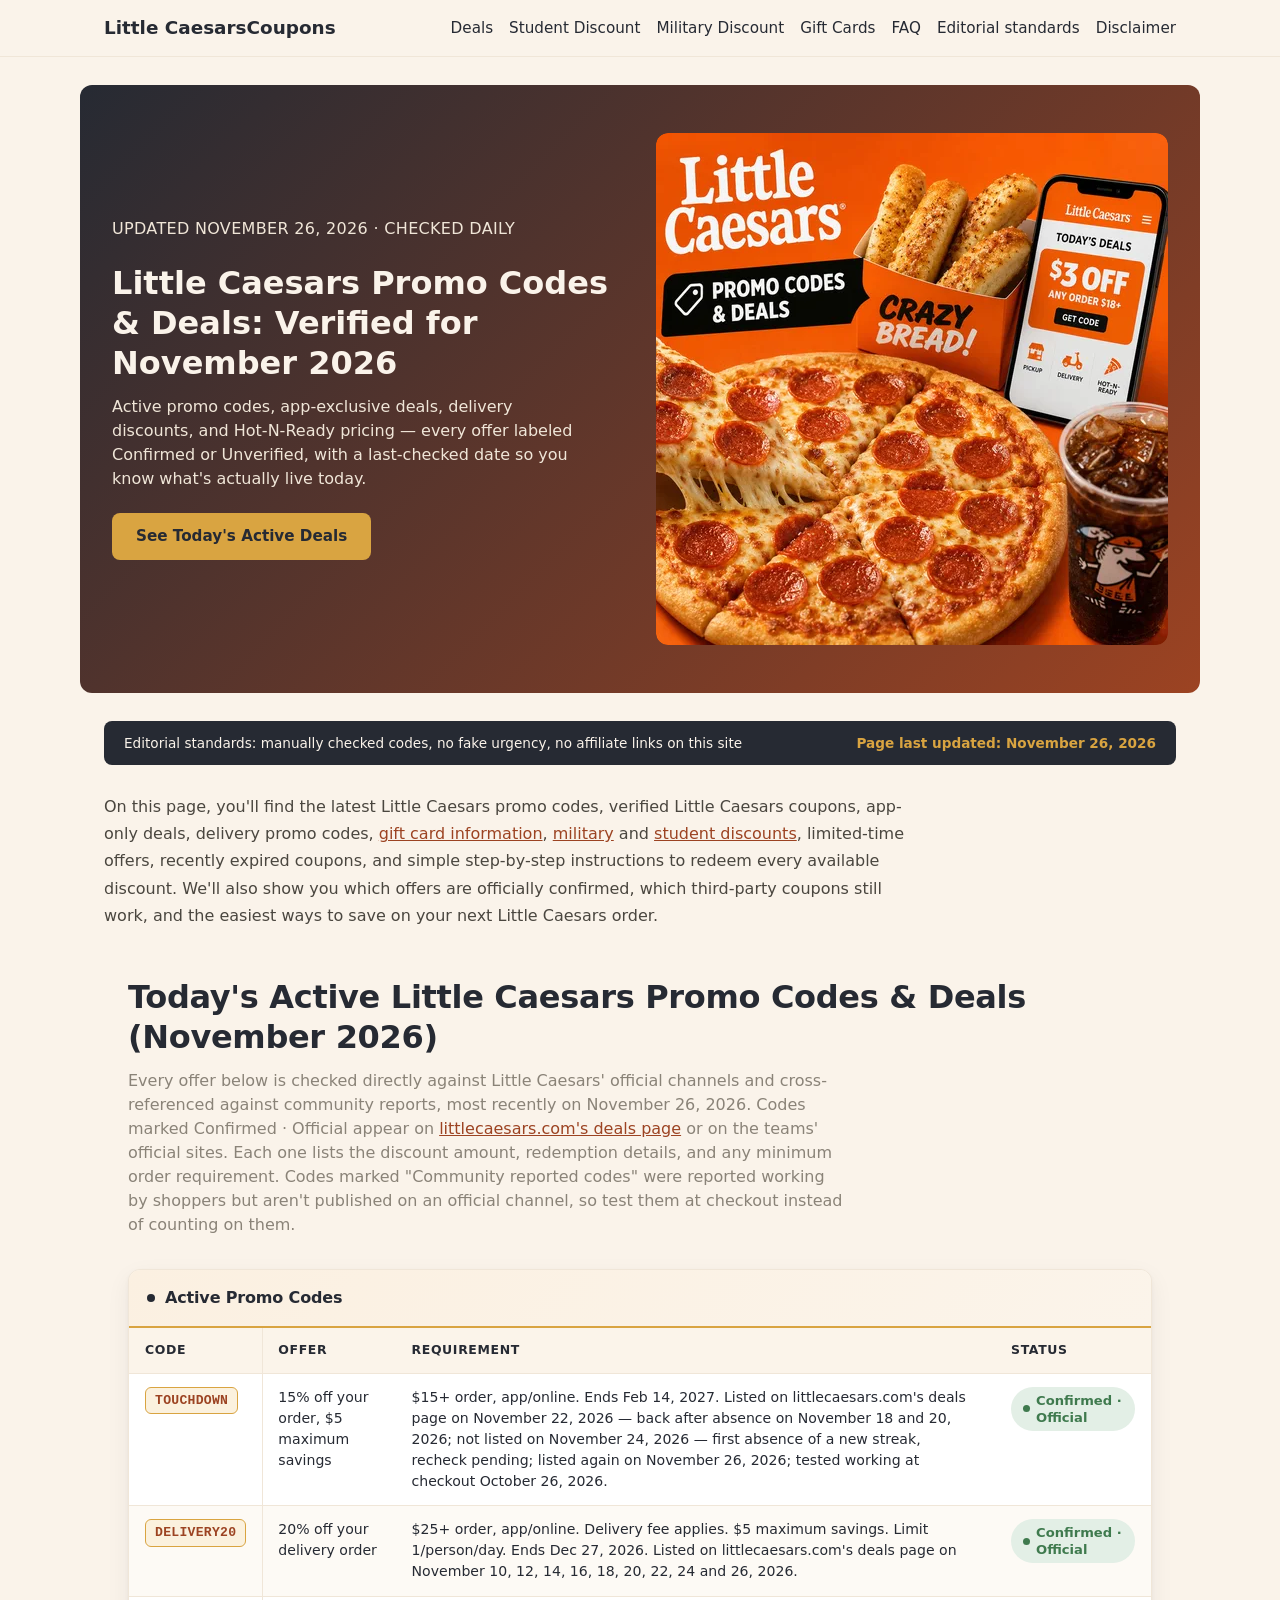
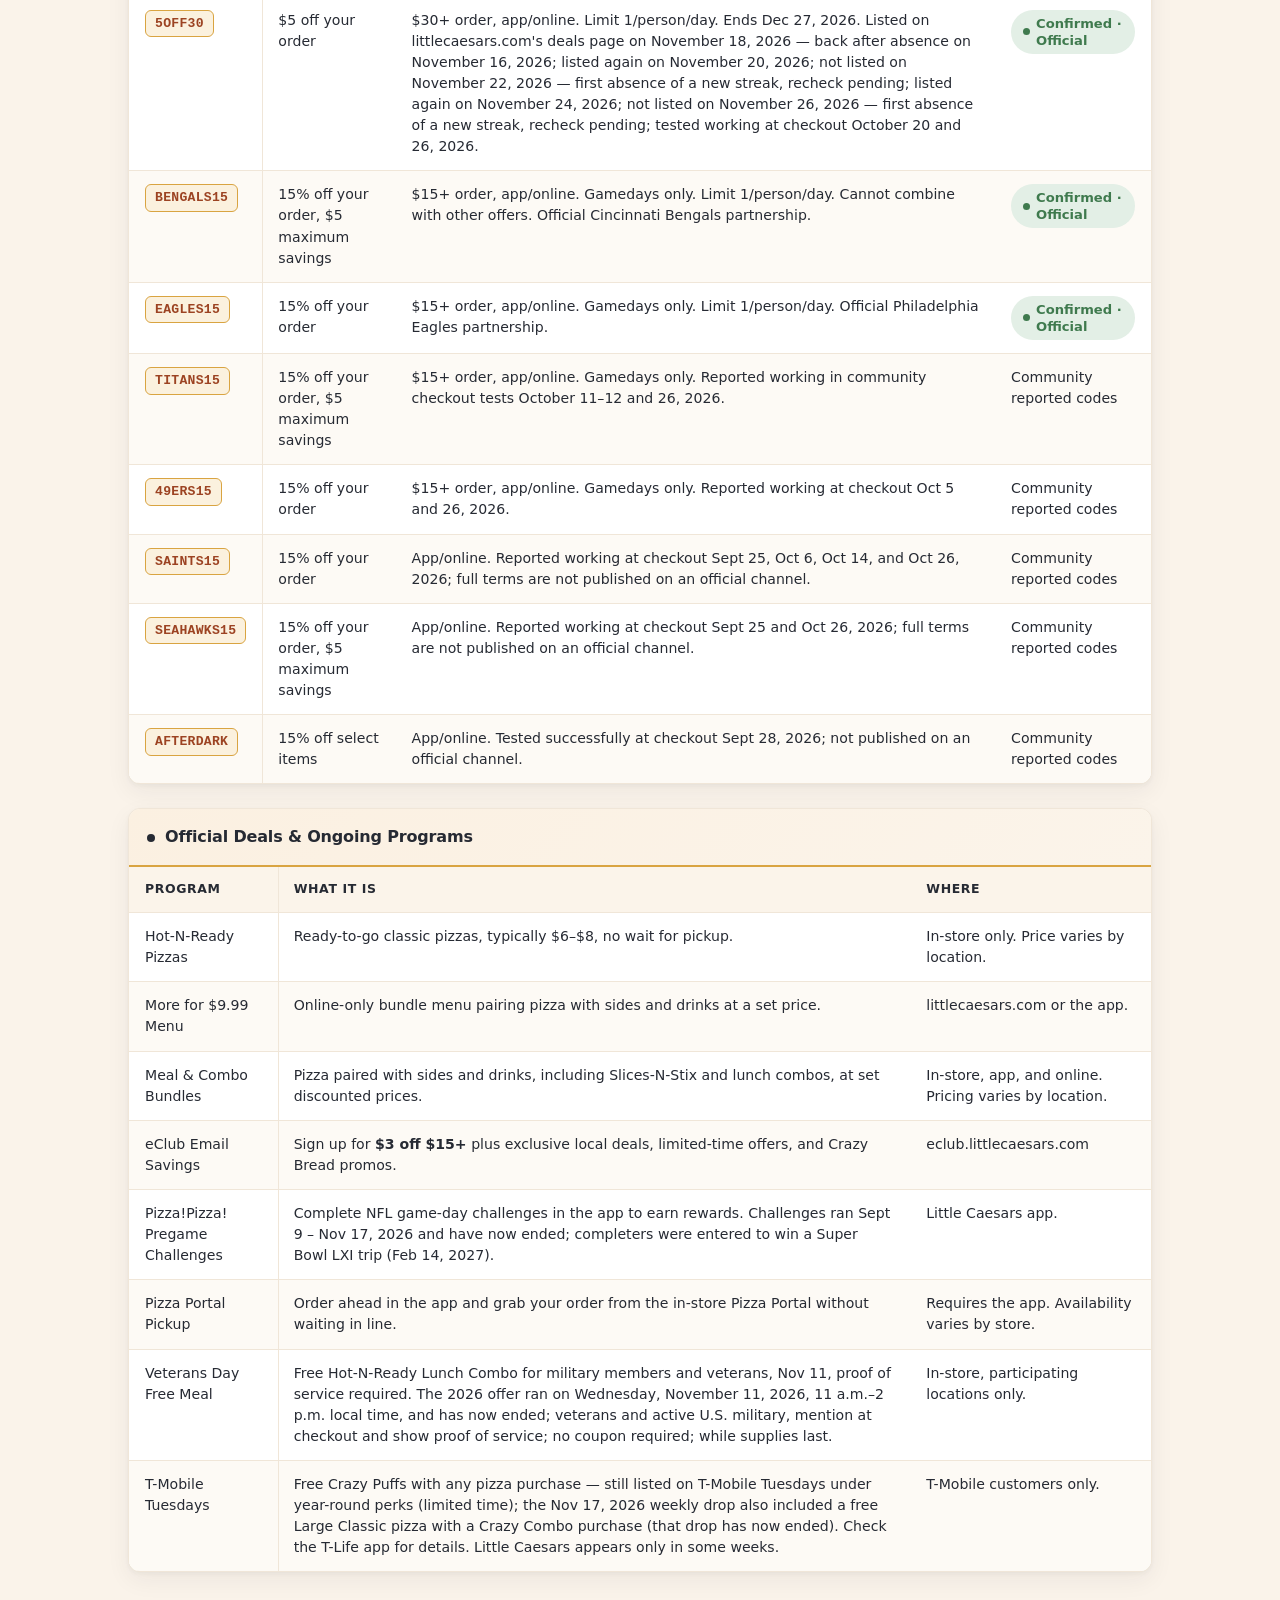
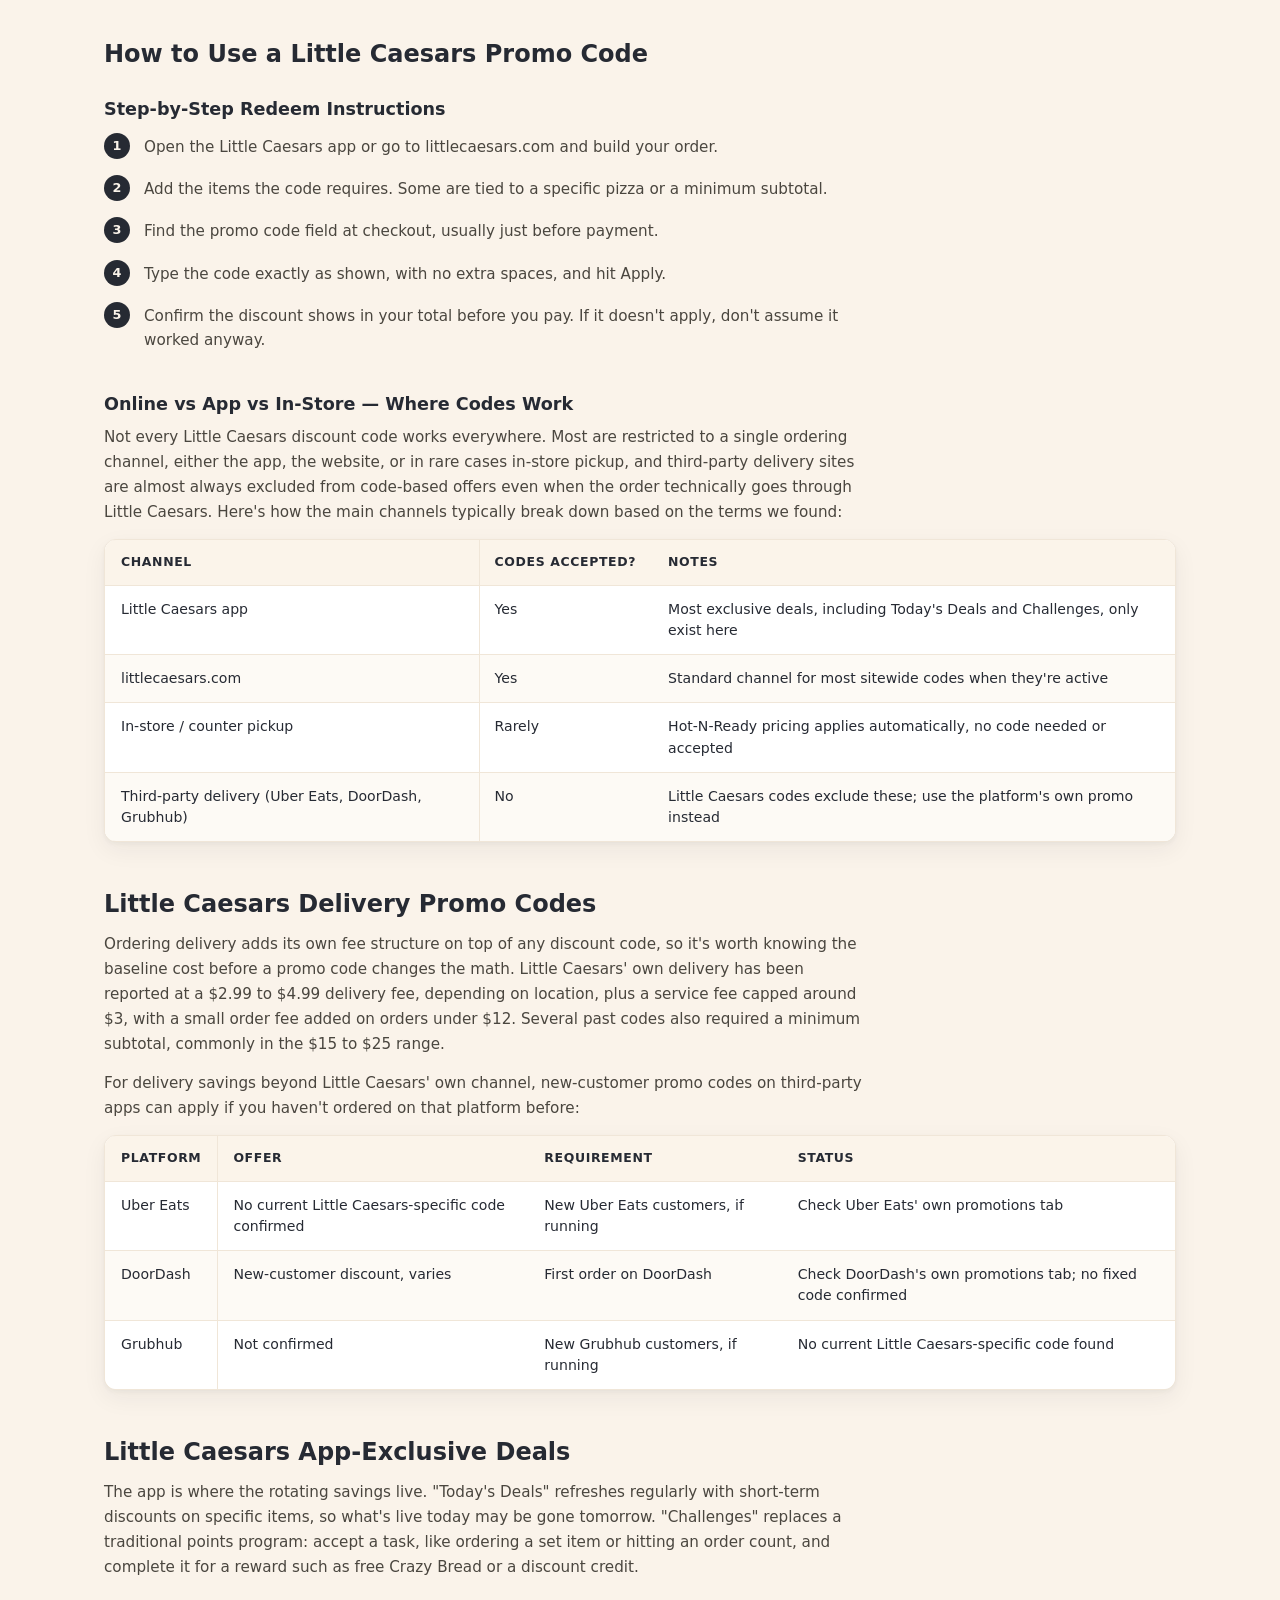
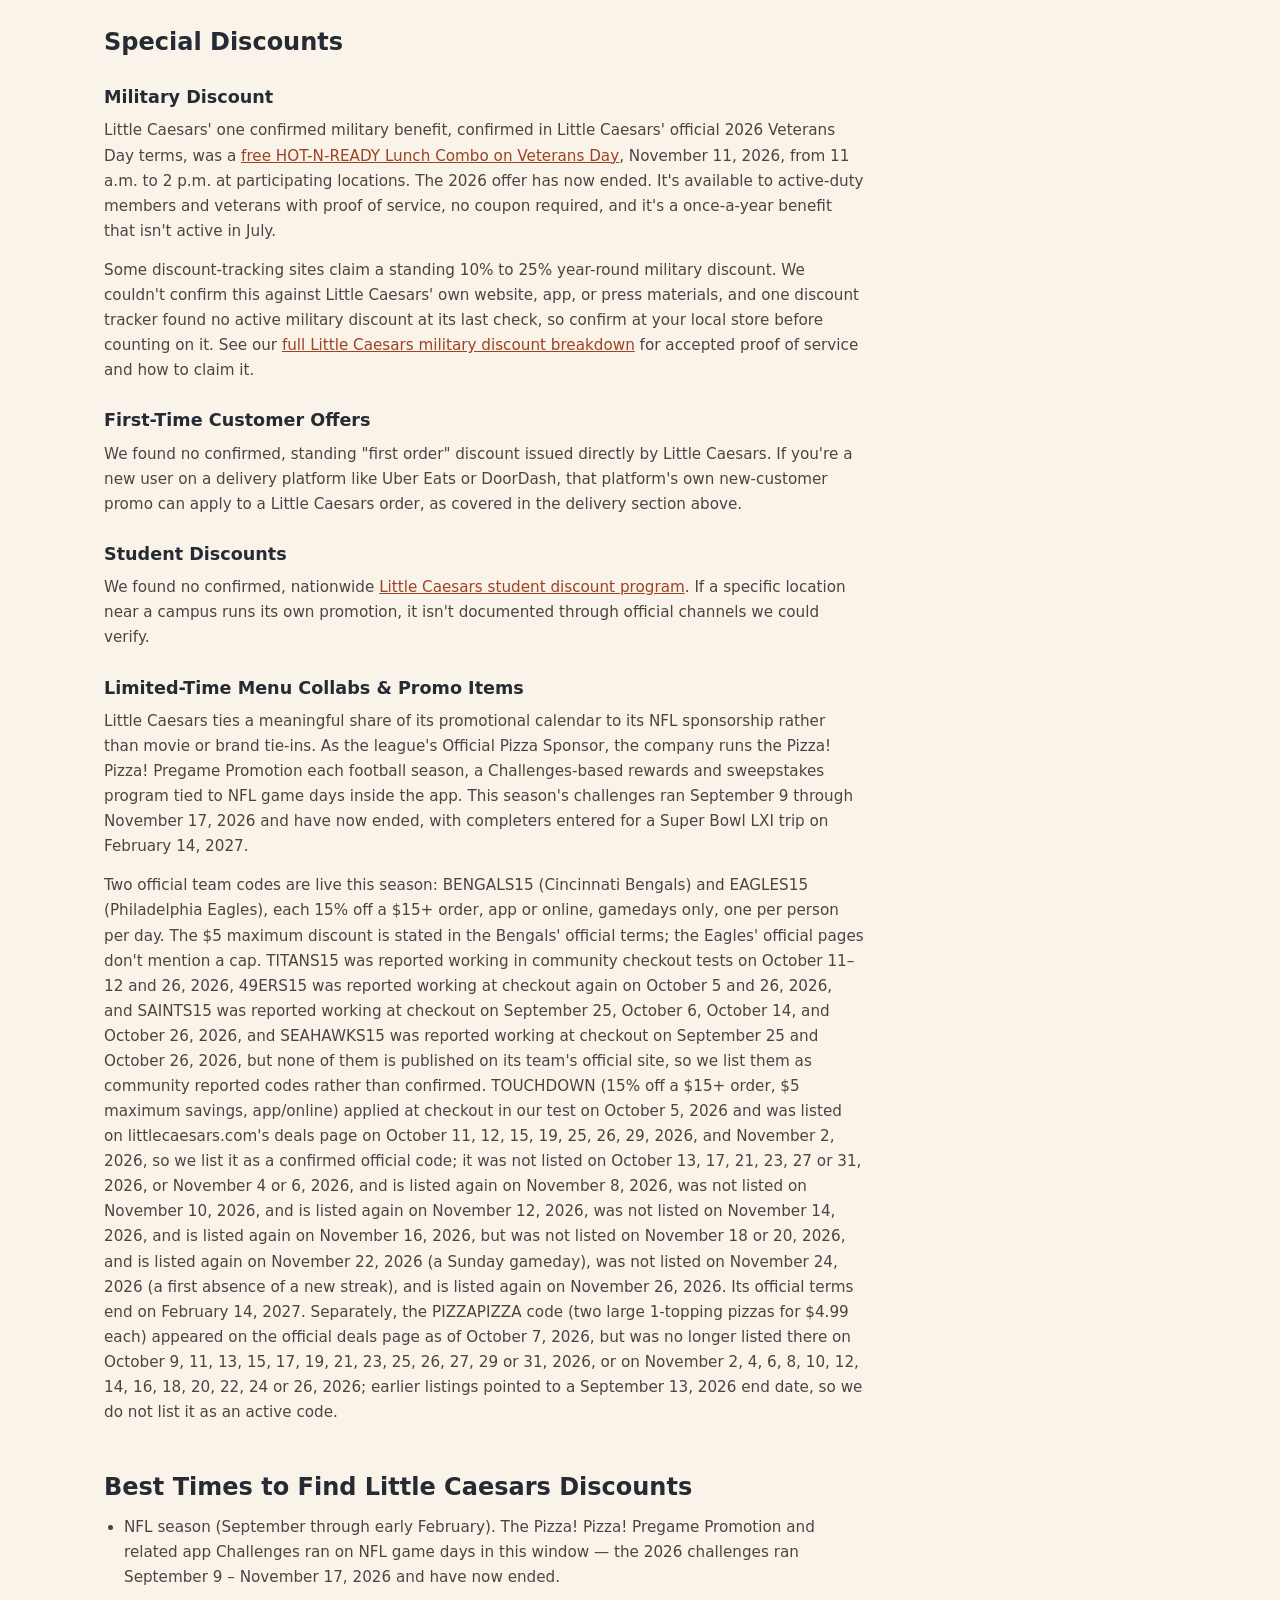
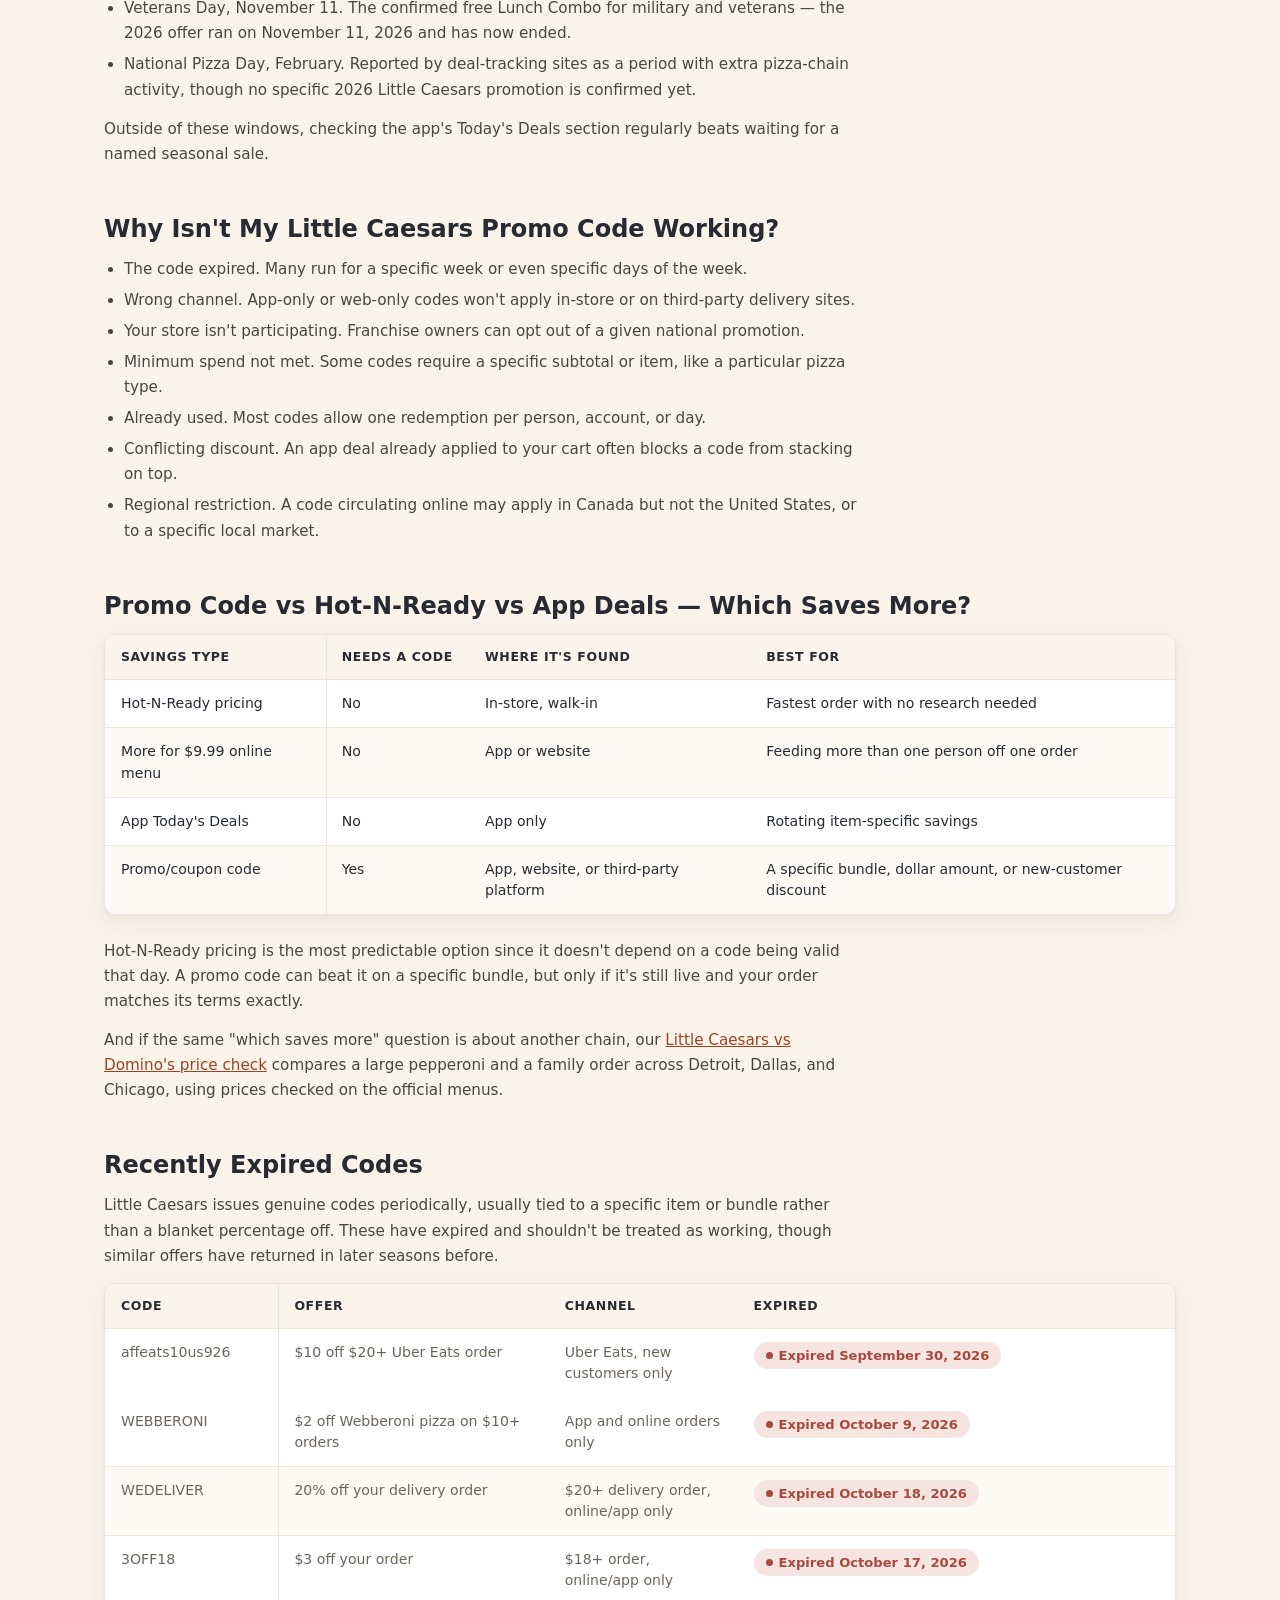
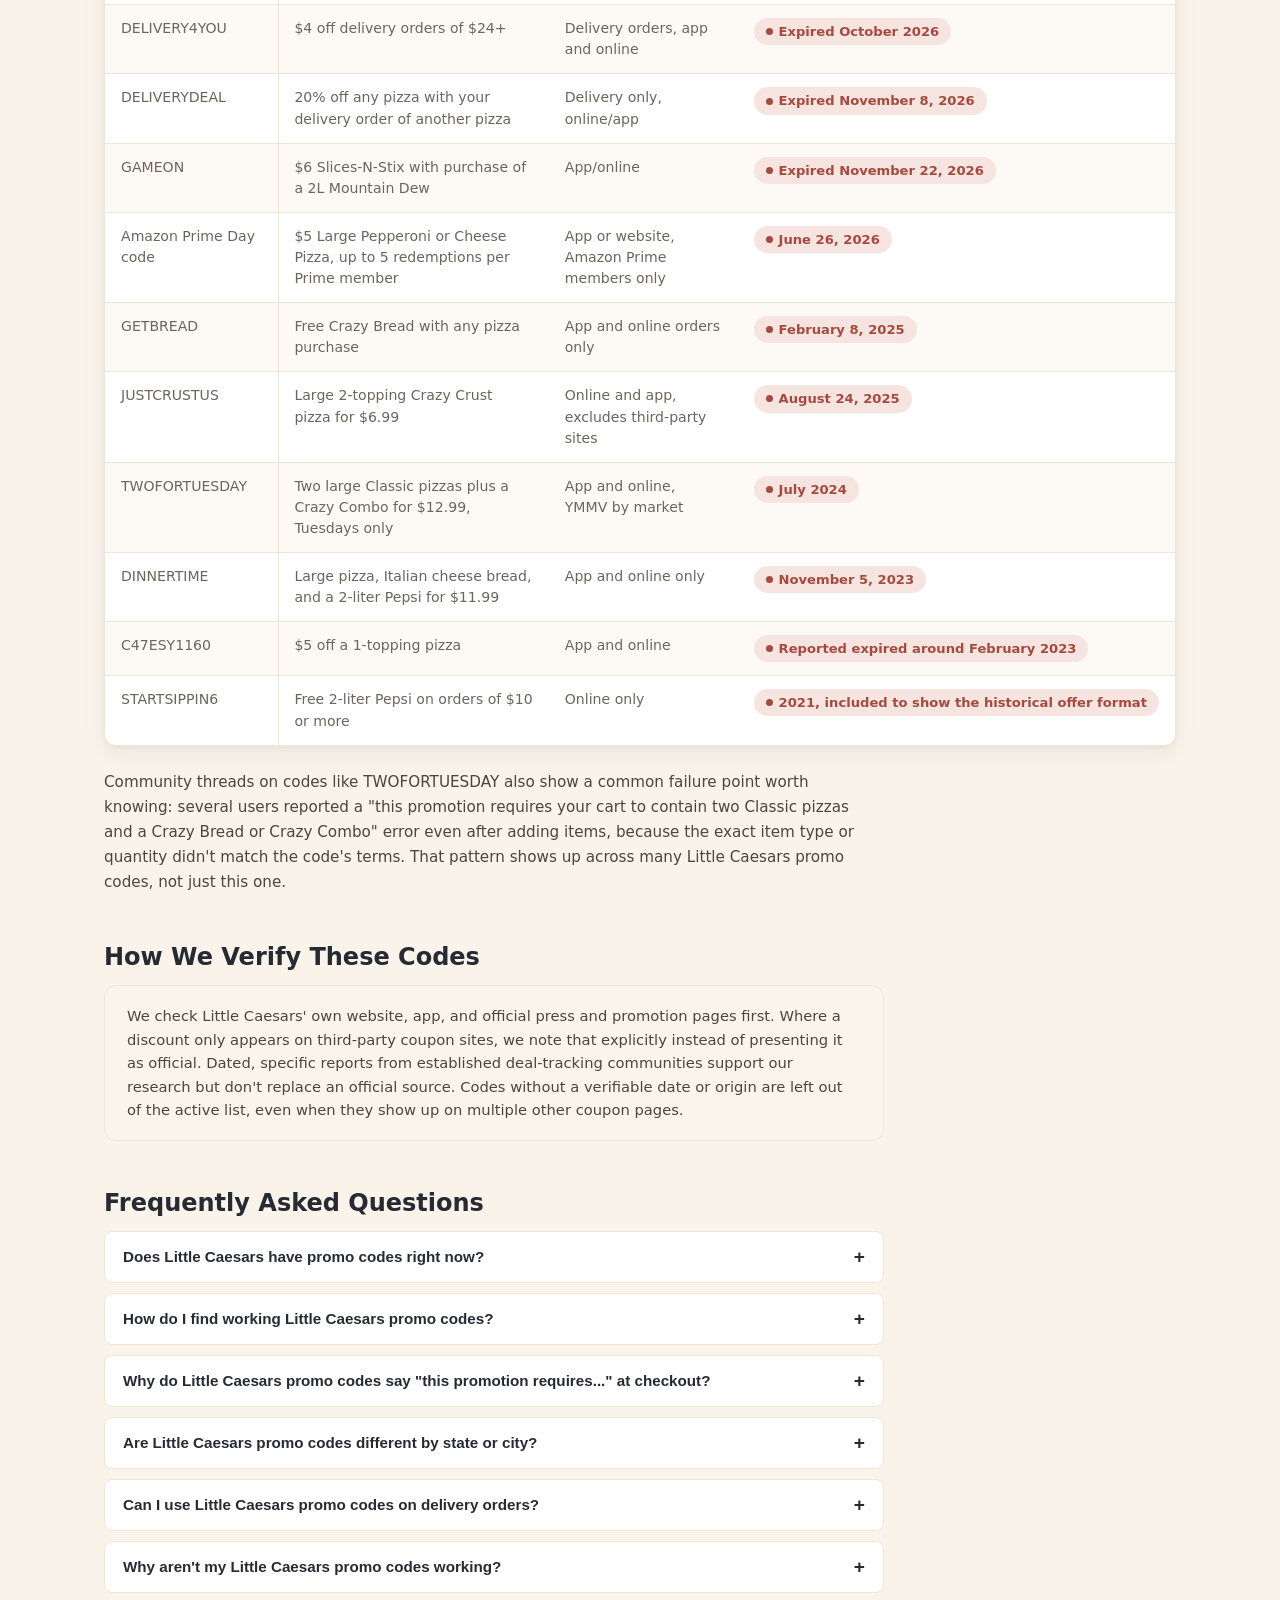
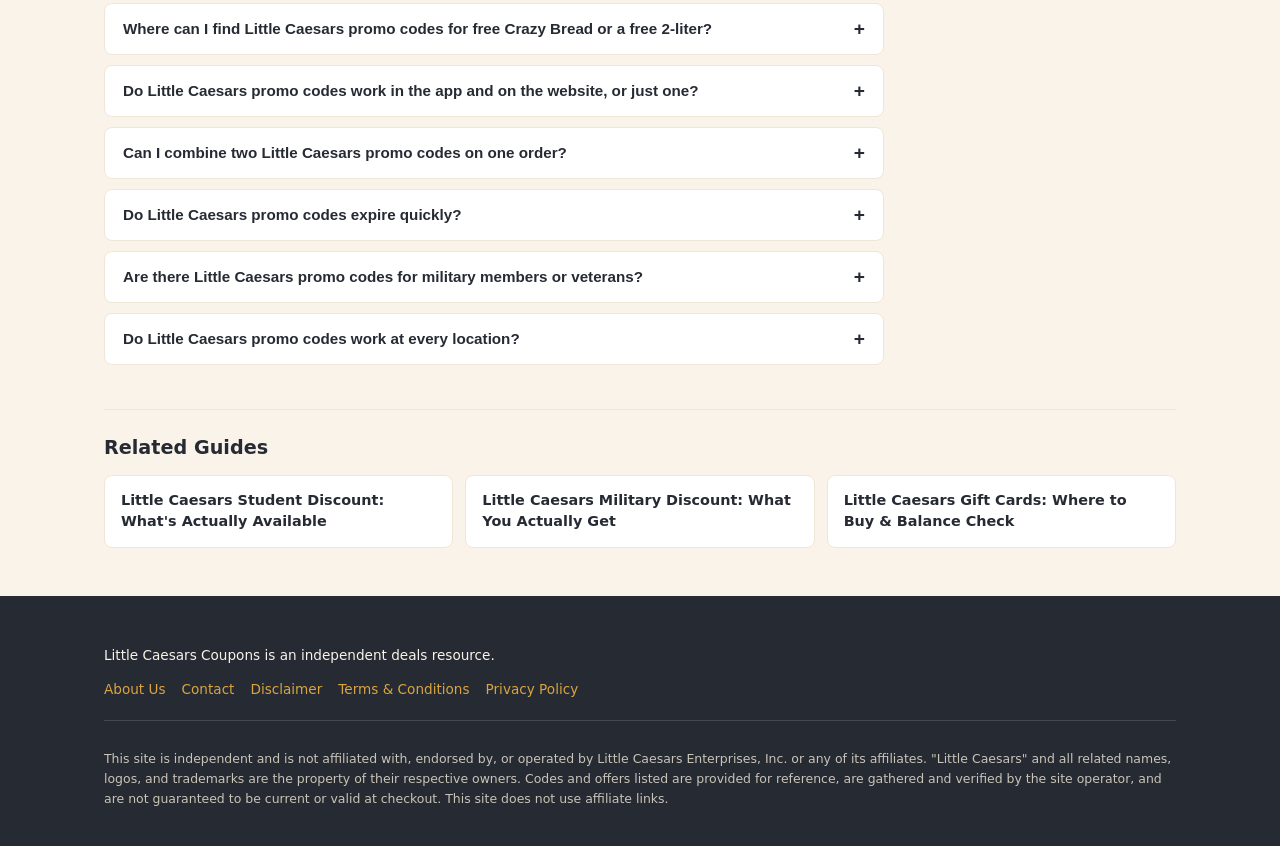
==== commit 7d07b0c0: "Publish: Little Caesars vs Domino's price comparison (Nov 26, 2026) — new page little-caesars-vs-dom" ====
--- a/index.html
+++ b/index.html
@@ -1226,6 +1226,7 @@
         </table>
       </div>
       <p>Hot-N-Ready pricing is the most predictable option since it doesn't depend on a code being valid that day. A promo code can beat it on a specific bundle, but only if it's still live and your order matches its terms exactly.</p>
+      <p>And if the same "which saves more" question is about another chain, our <a href="/little-caesars-vs-dominos/">Little Caesars vs Domino's price check</a> compares a large pepperoni and a family order across Detroit, Dallas, and Chicago, using prices checked on the official menus.</p>
     </section>
 
     <section class="content-section" aria-labelledby="expired-heading">
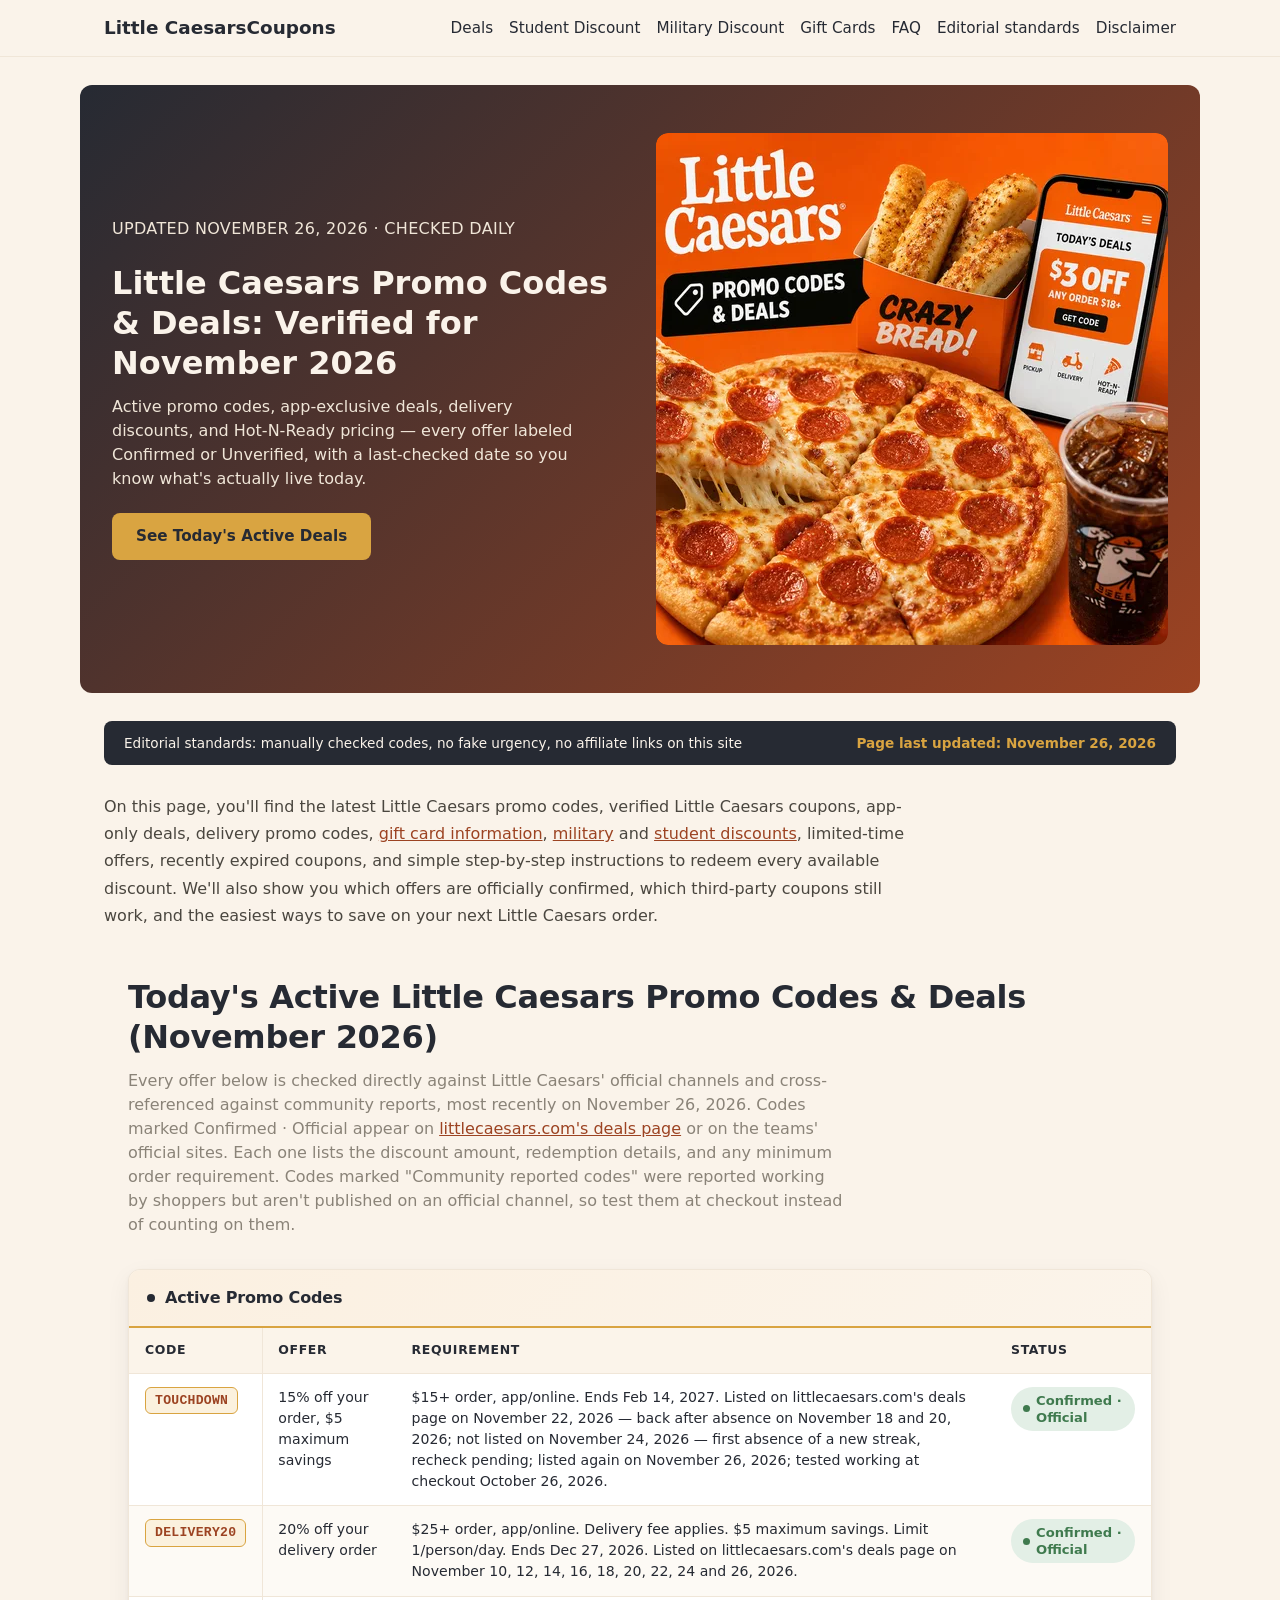
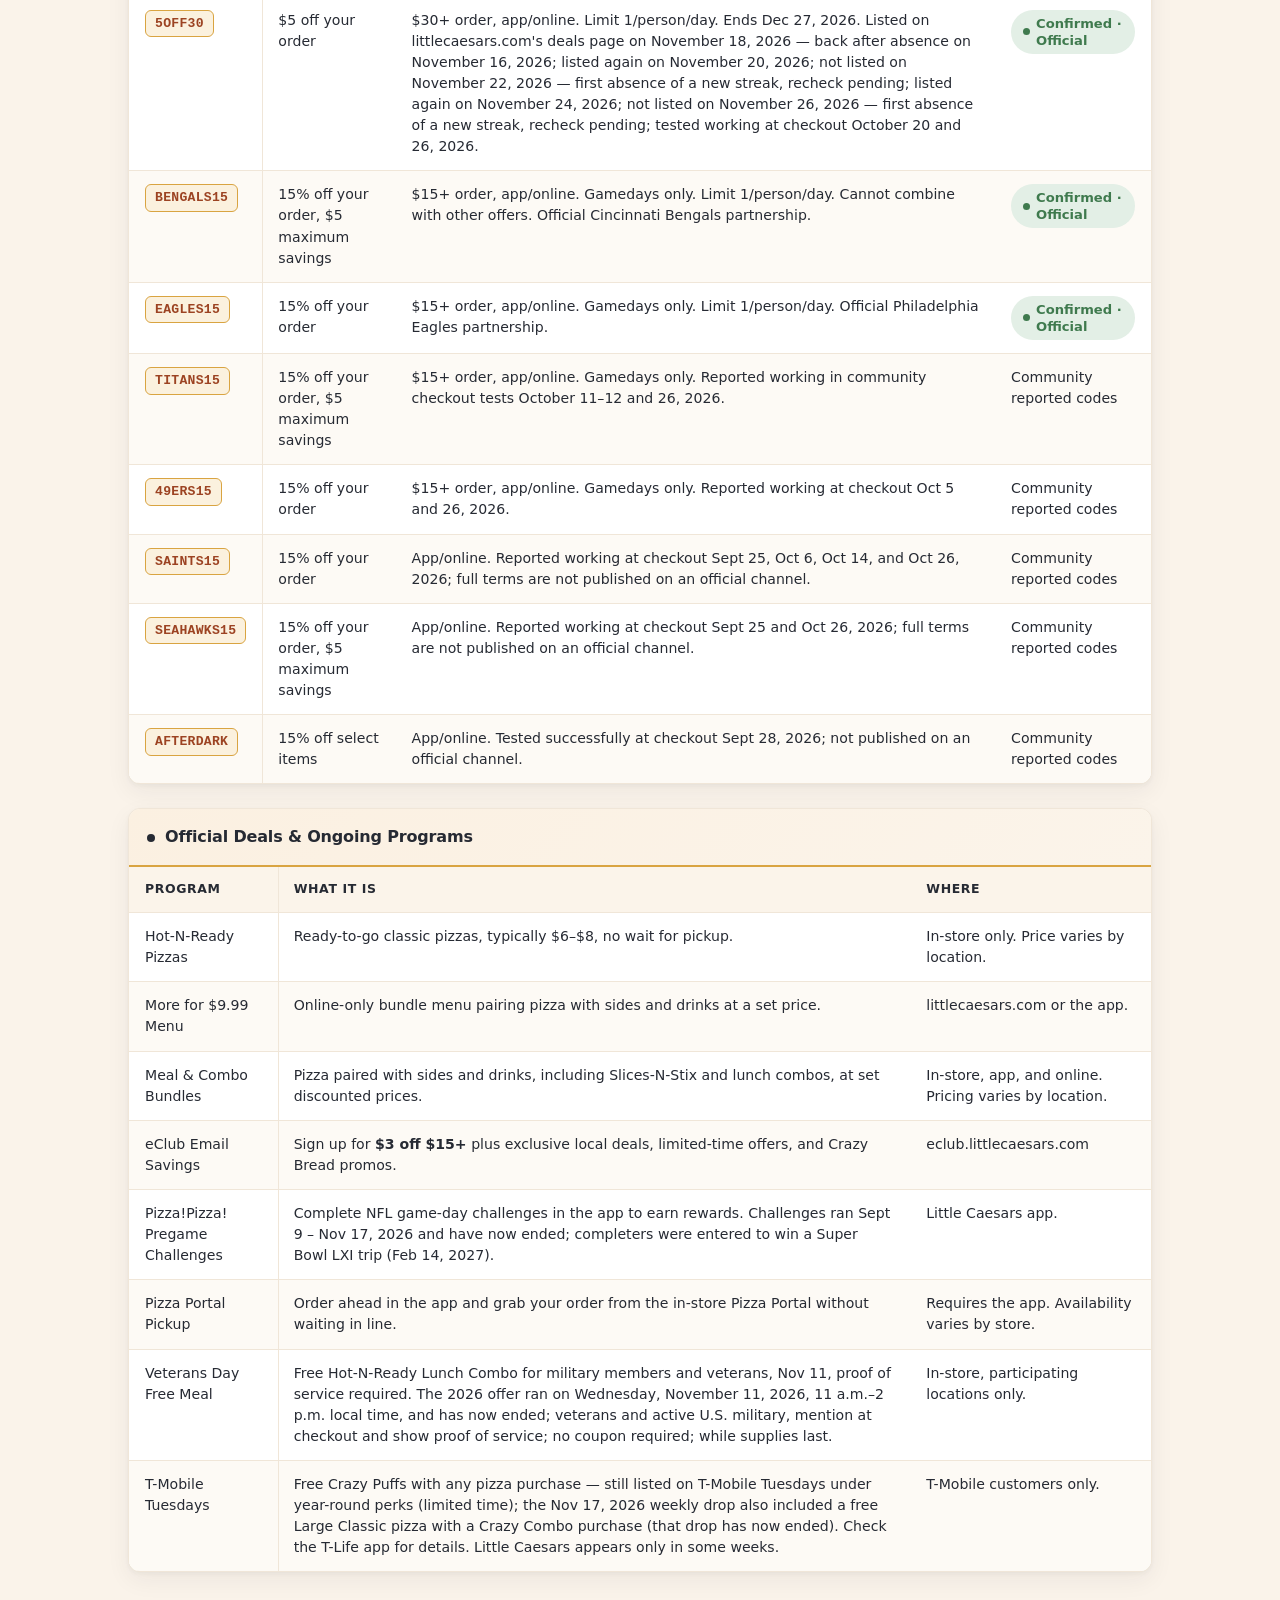
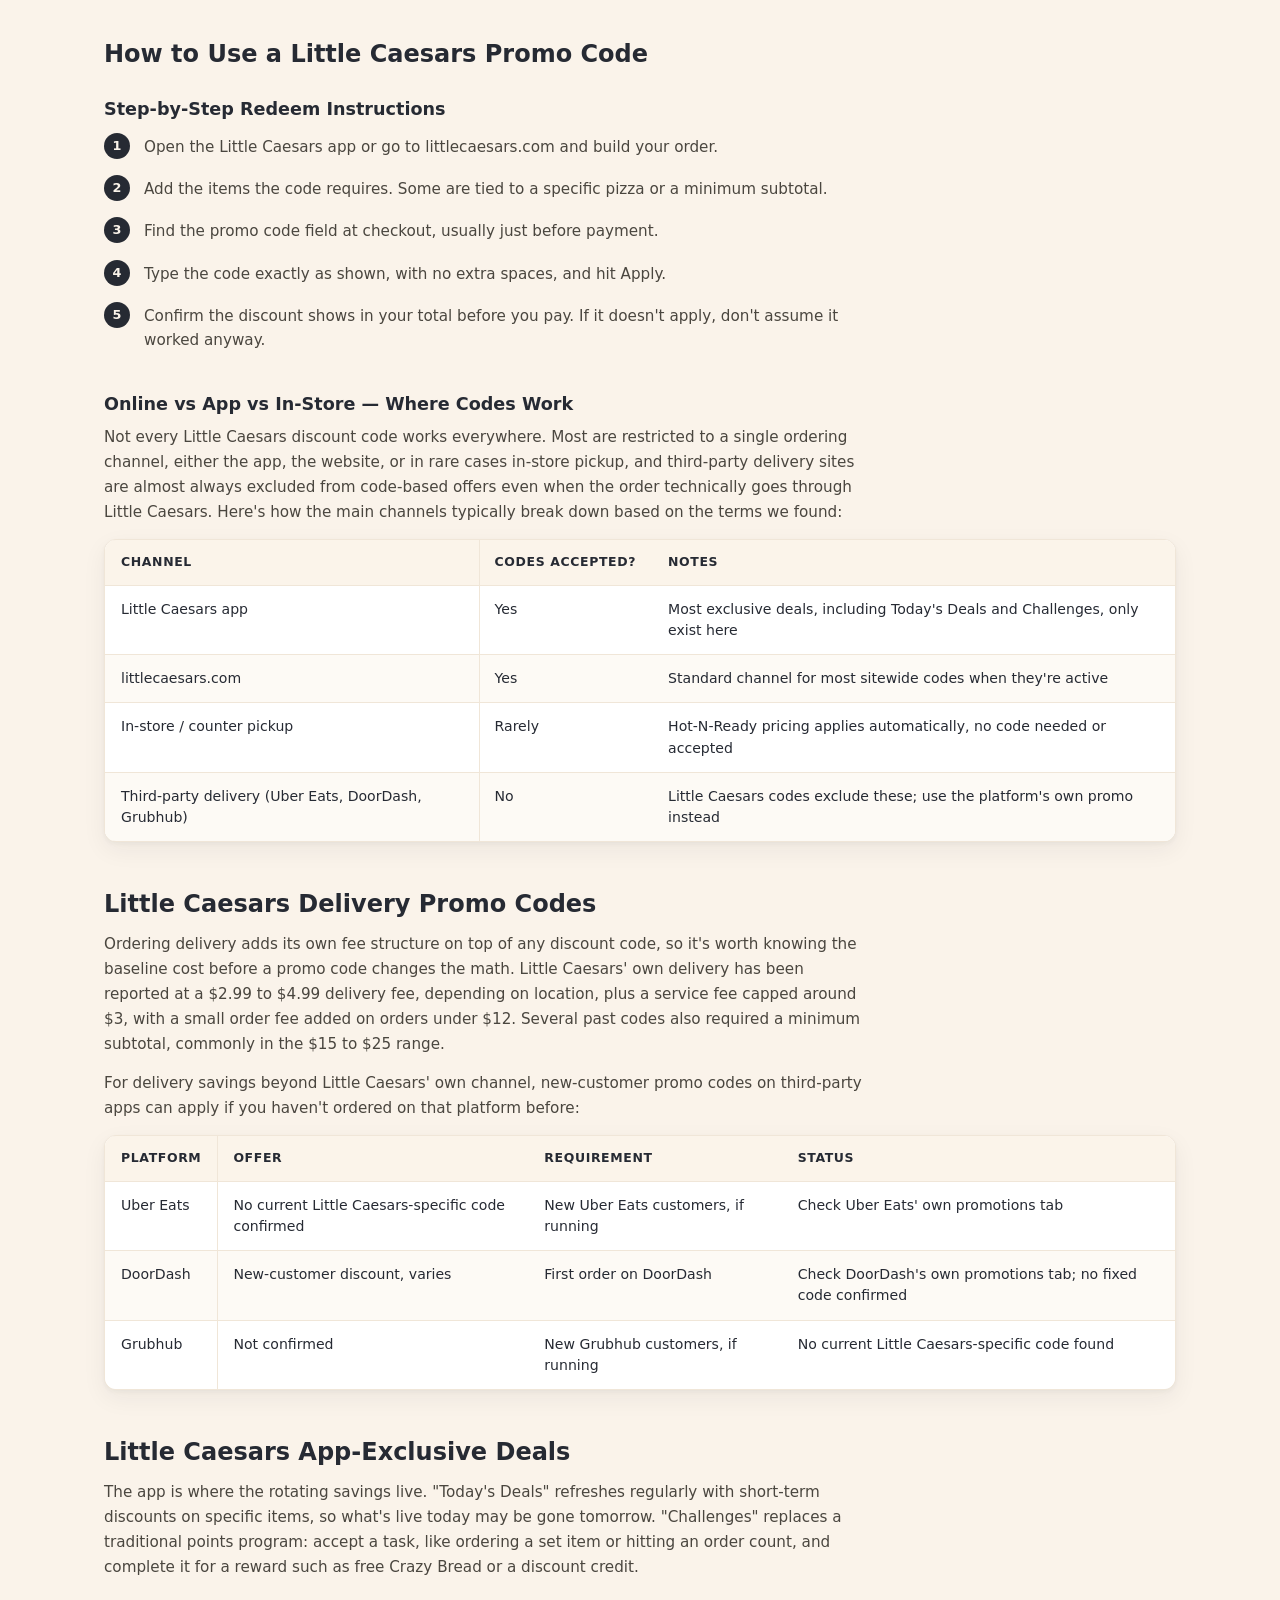
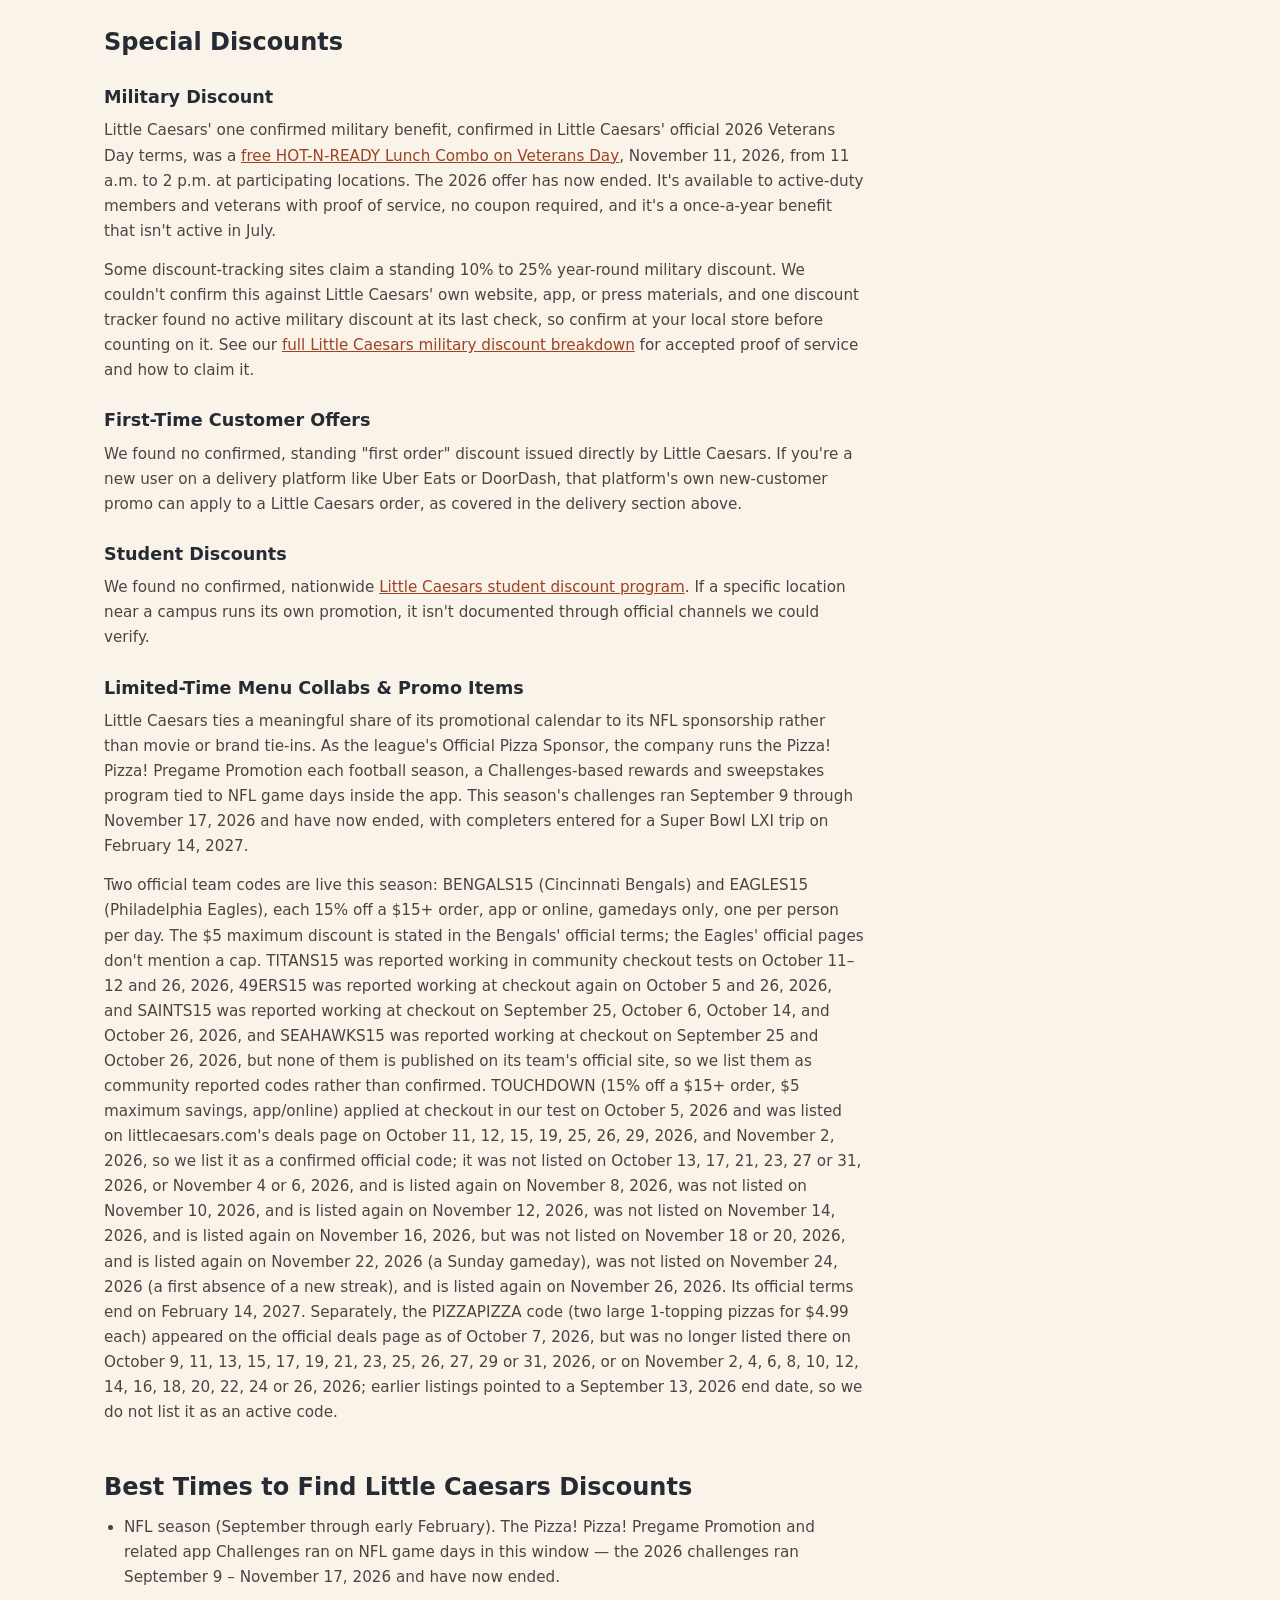
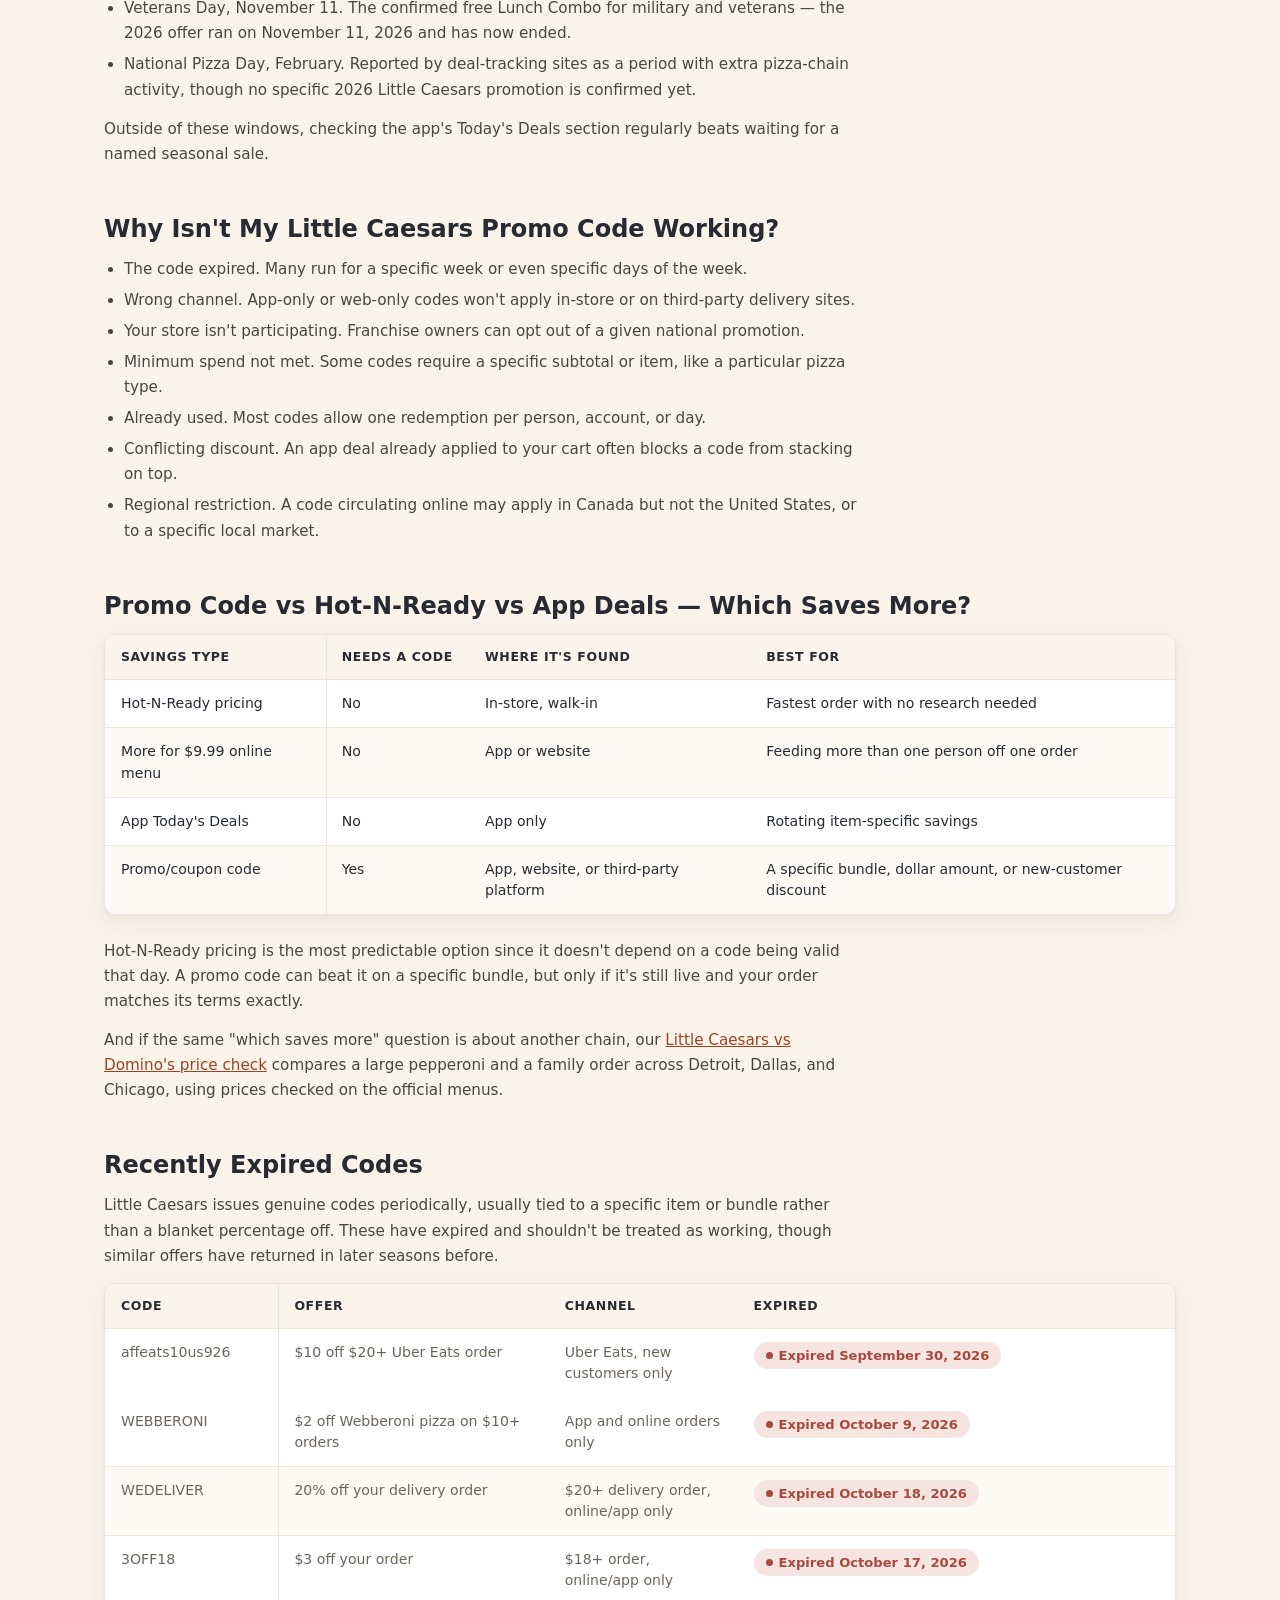
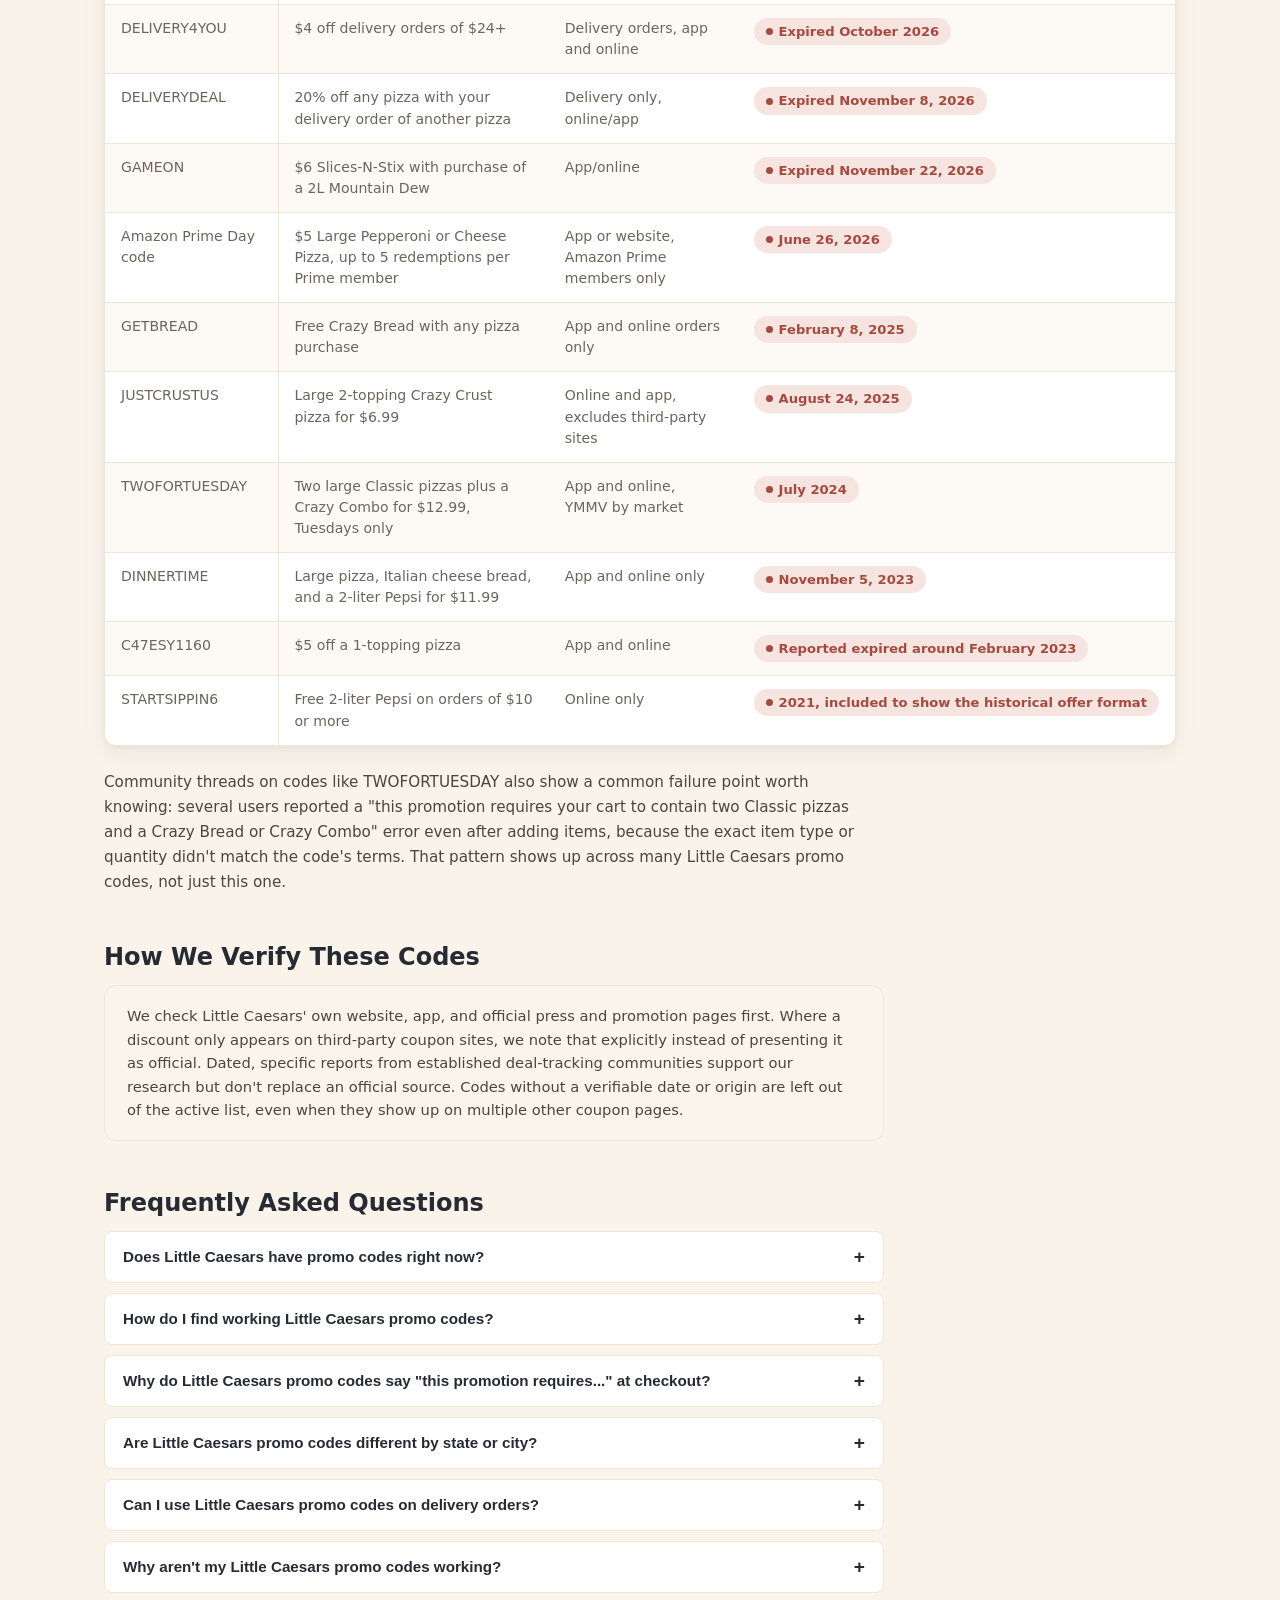
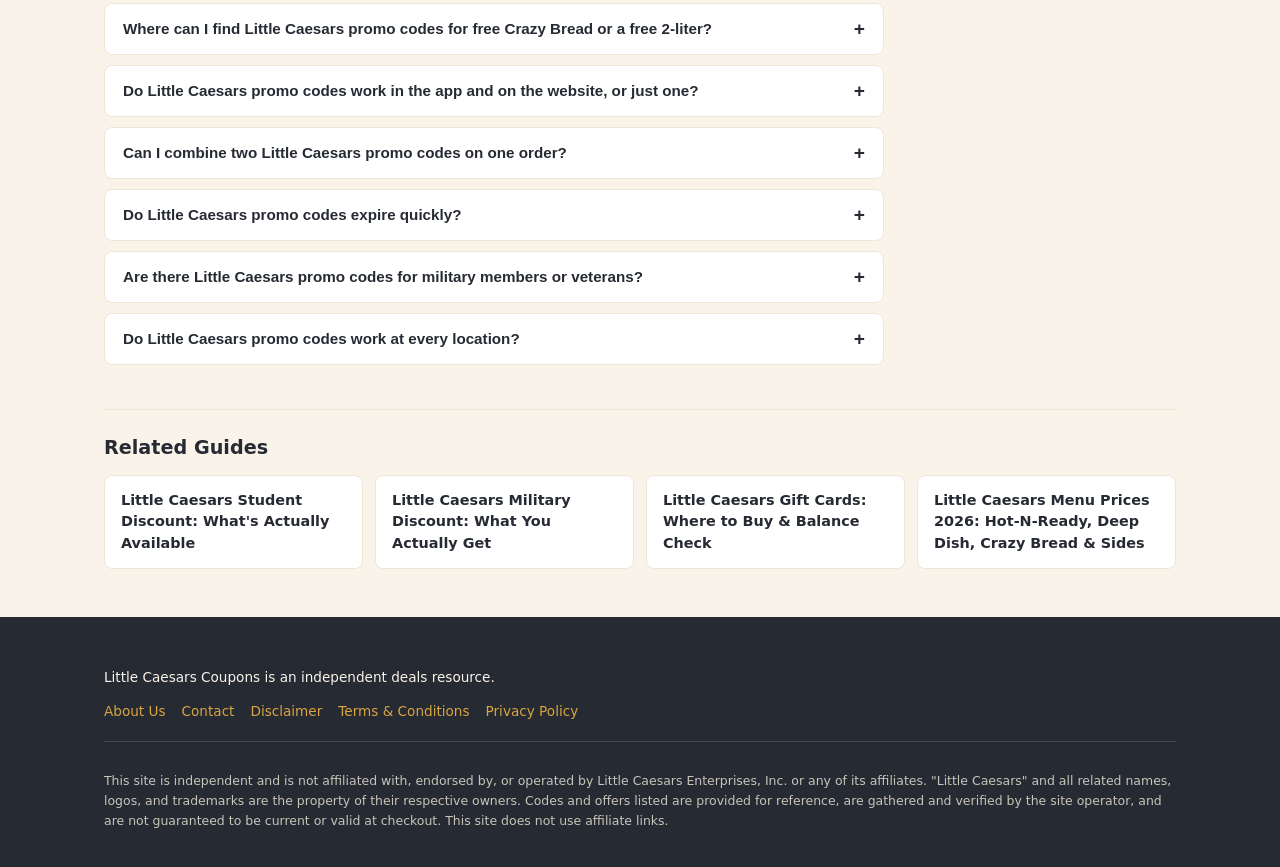
==== commit 77c4ba18: "Publish: Little Caesars Menu Prices 2026 — new page little-caesars-menu-prices-2026, sitemap +1 URL," ====
--- a/index.html
+++ b/index.html
@@ -1336,6 +1336,7 @@
         <li><a href="/student-discount/">Little Caesars Student Discount: What's Actually Available</a></li>
         <li><a href="/military-discount/">Little Caesars Military Discount: What You Actually Get</a></li>
         <li><a href="/gift-cards/">Little Caesars Gift Cards: Where to Buy &amp; Balance Check</a></li>
+        <li><a href="/little-caesars-menu-prices-2026/">Little Caesars Menu Prices 2026: Hot-N-Ready, Deep Dish, Crazy Bread &amp; Sides</a></li>
       </ul>
     </div>
 
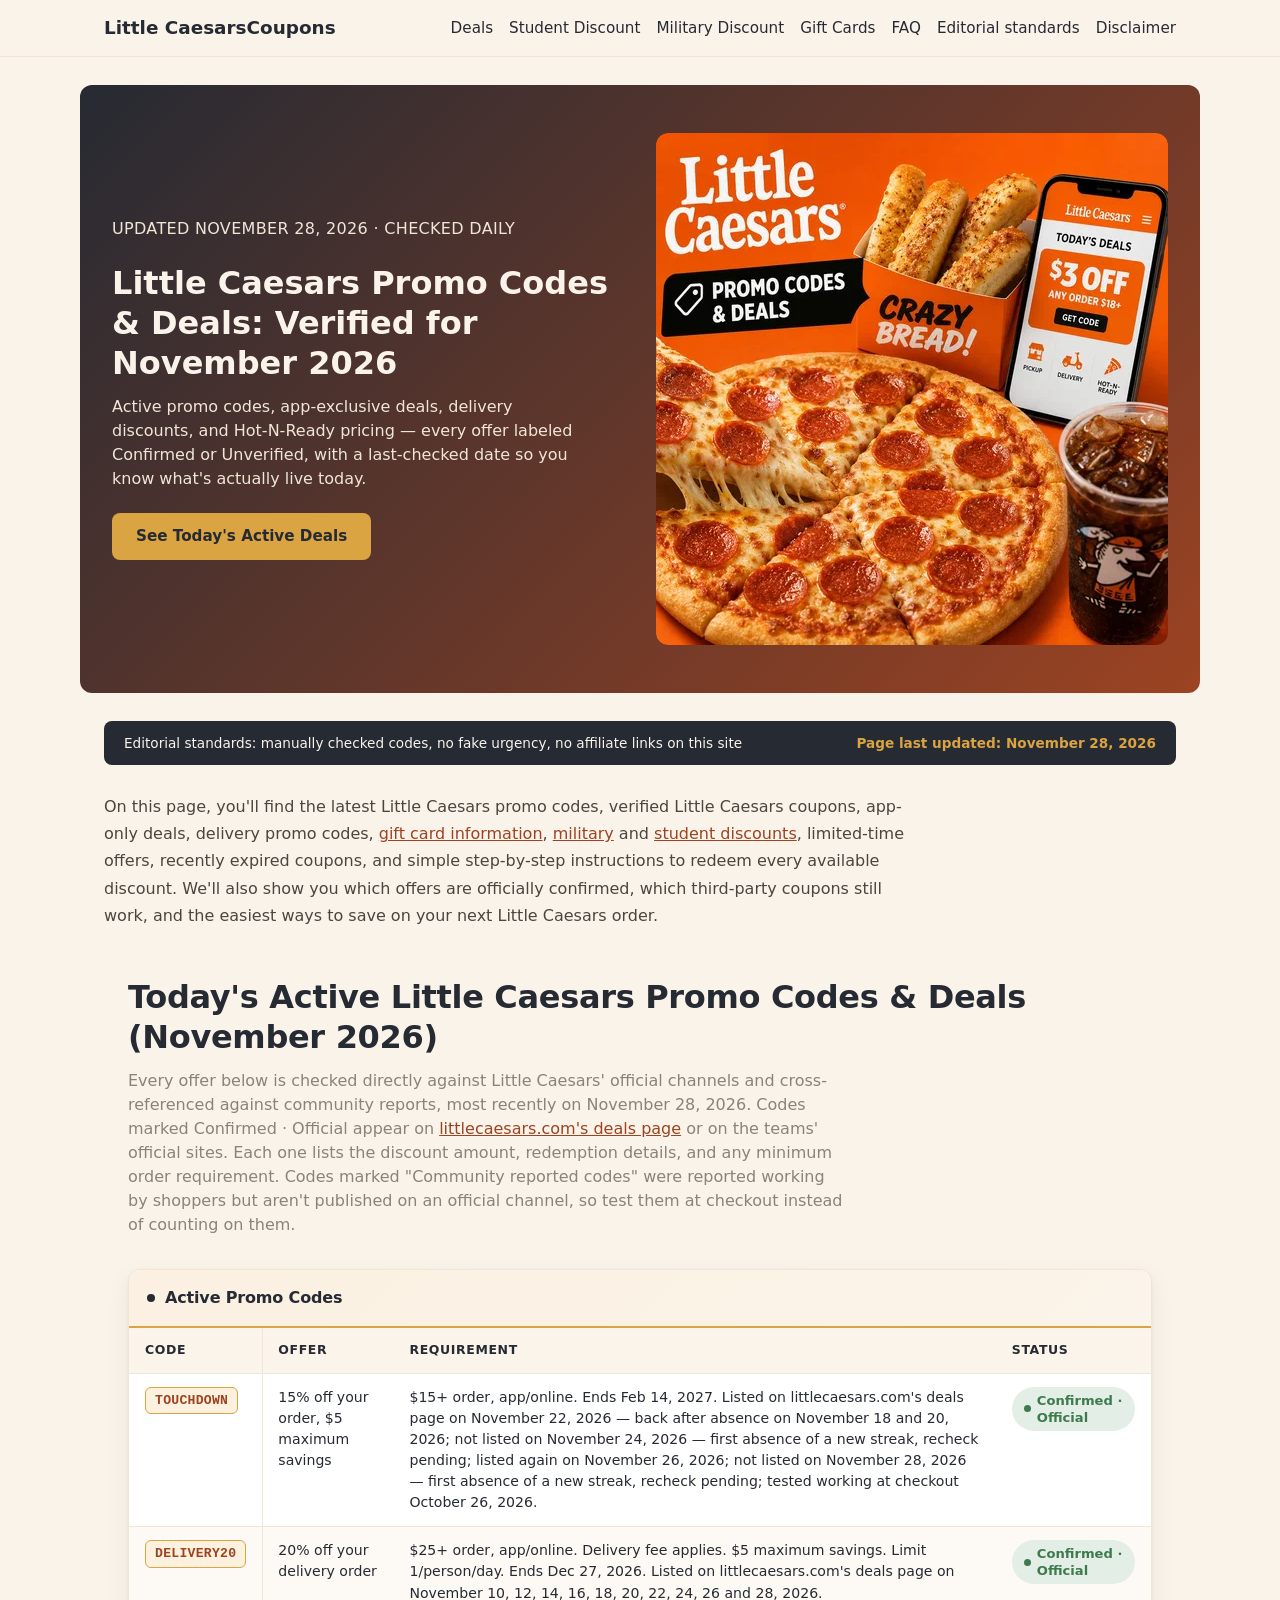
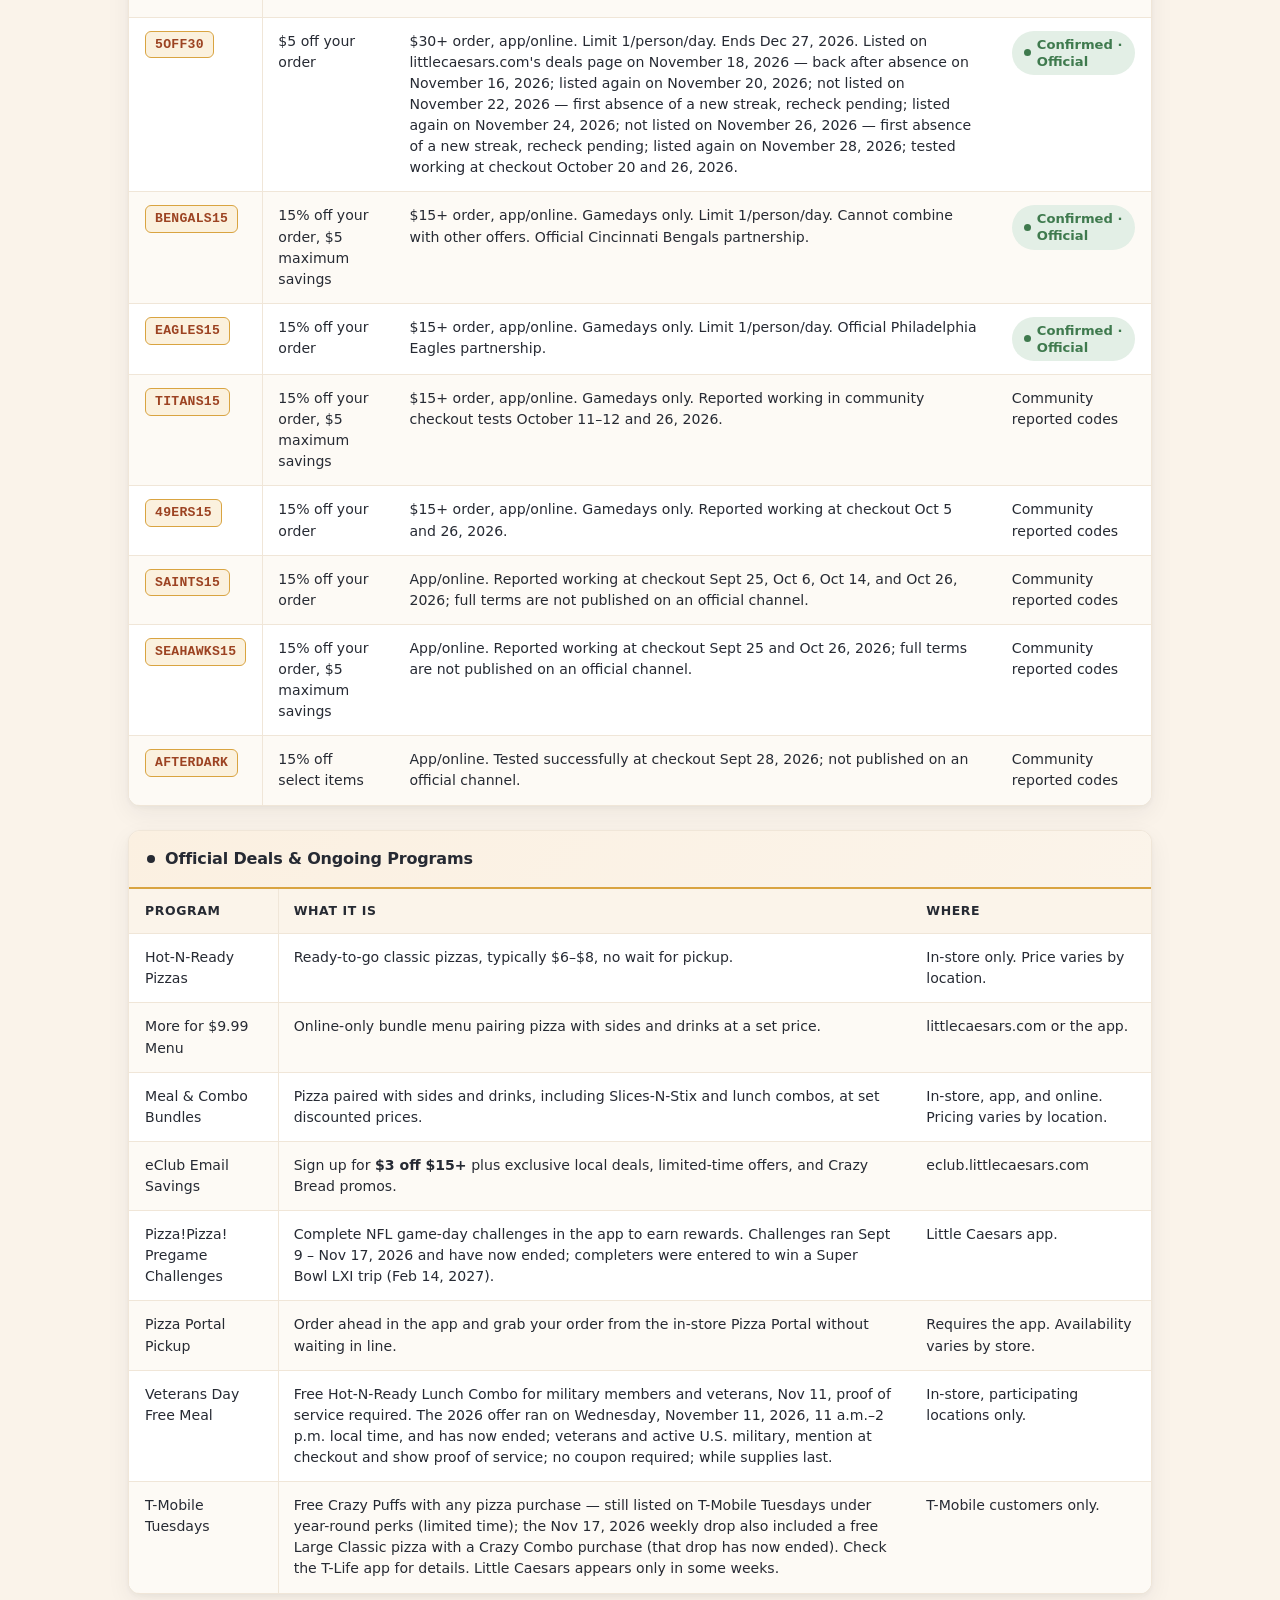
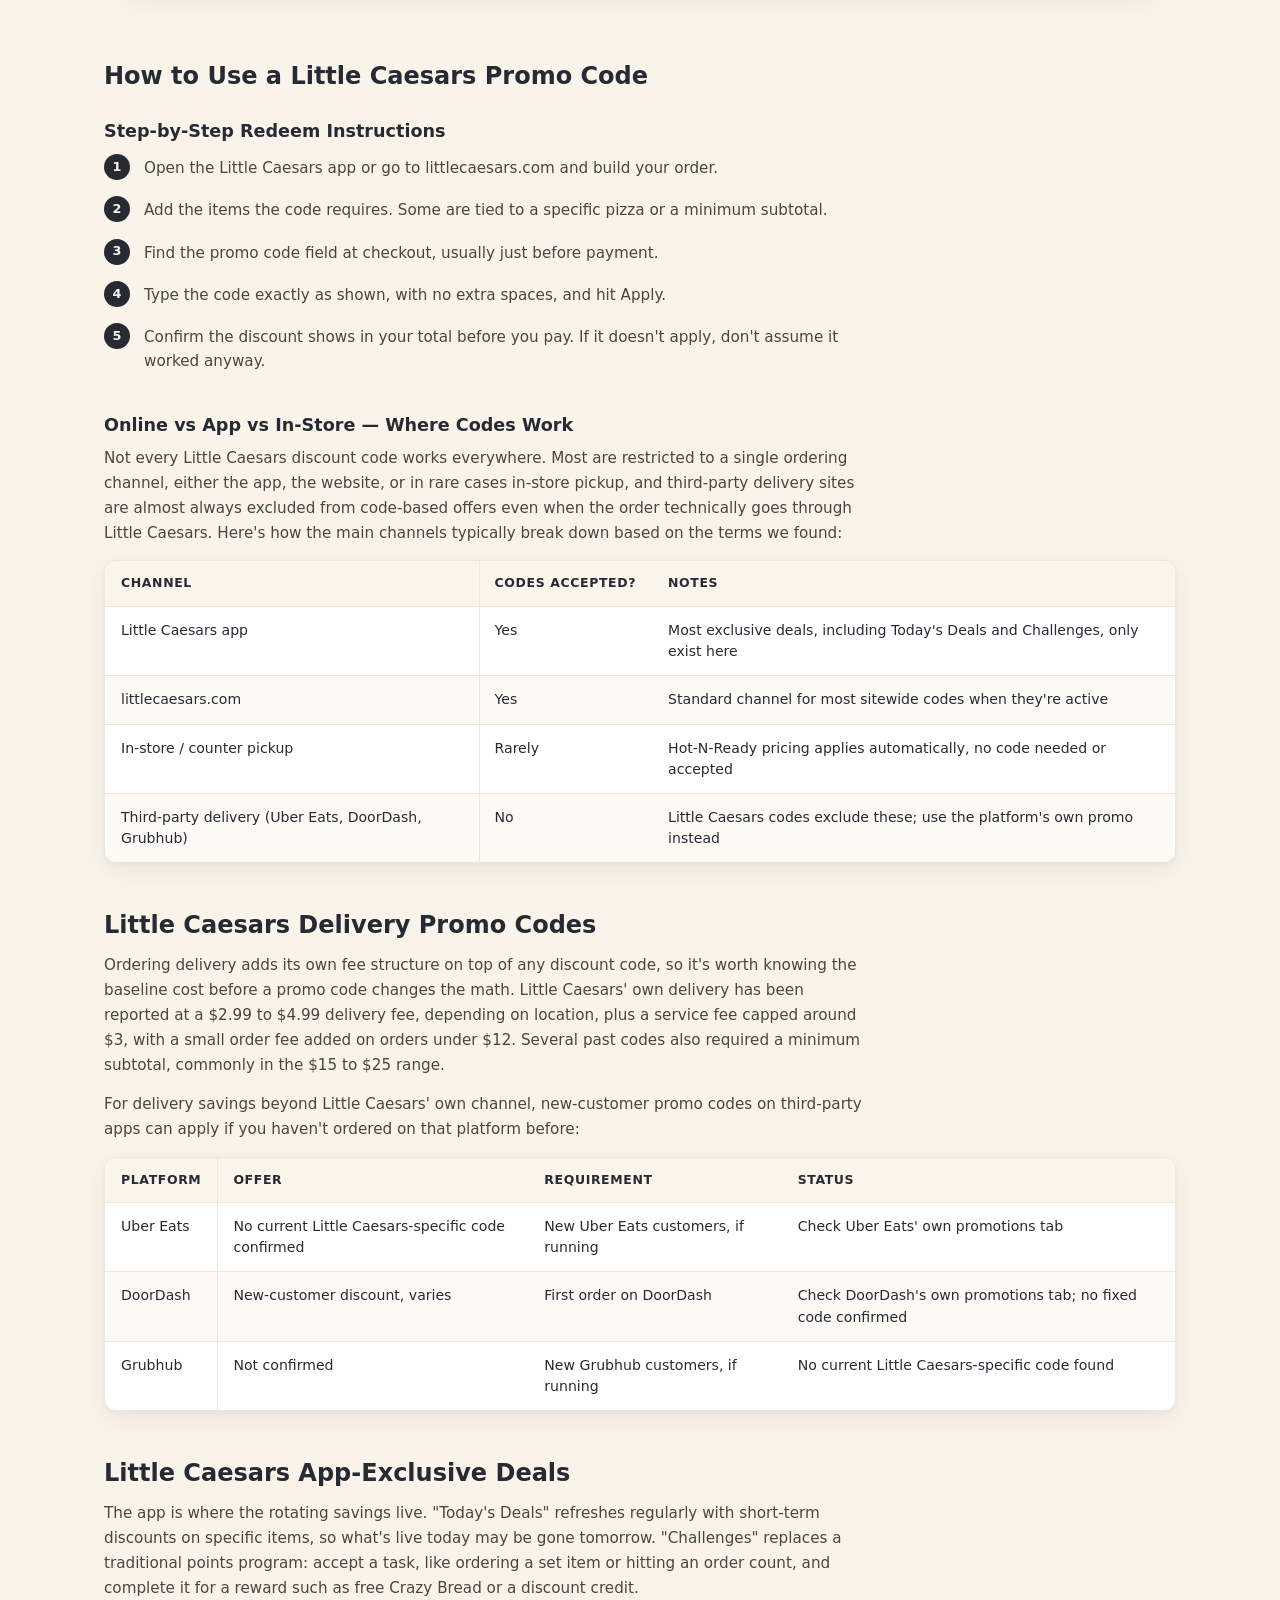
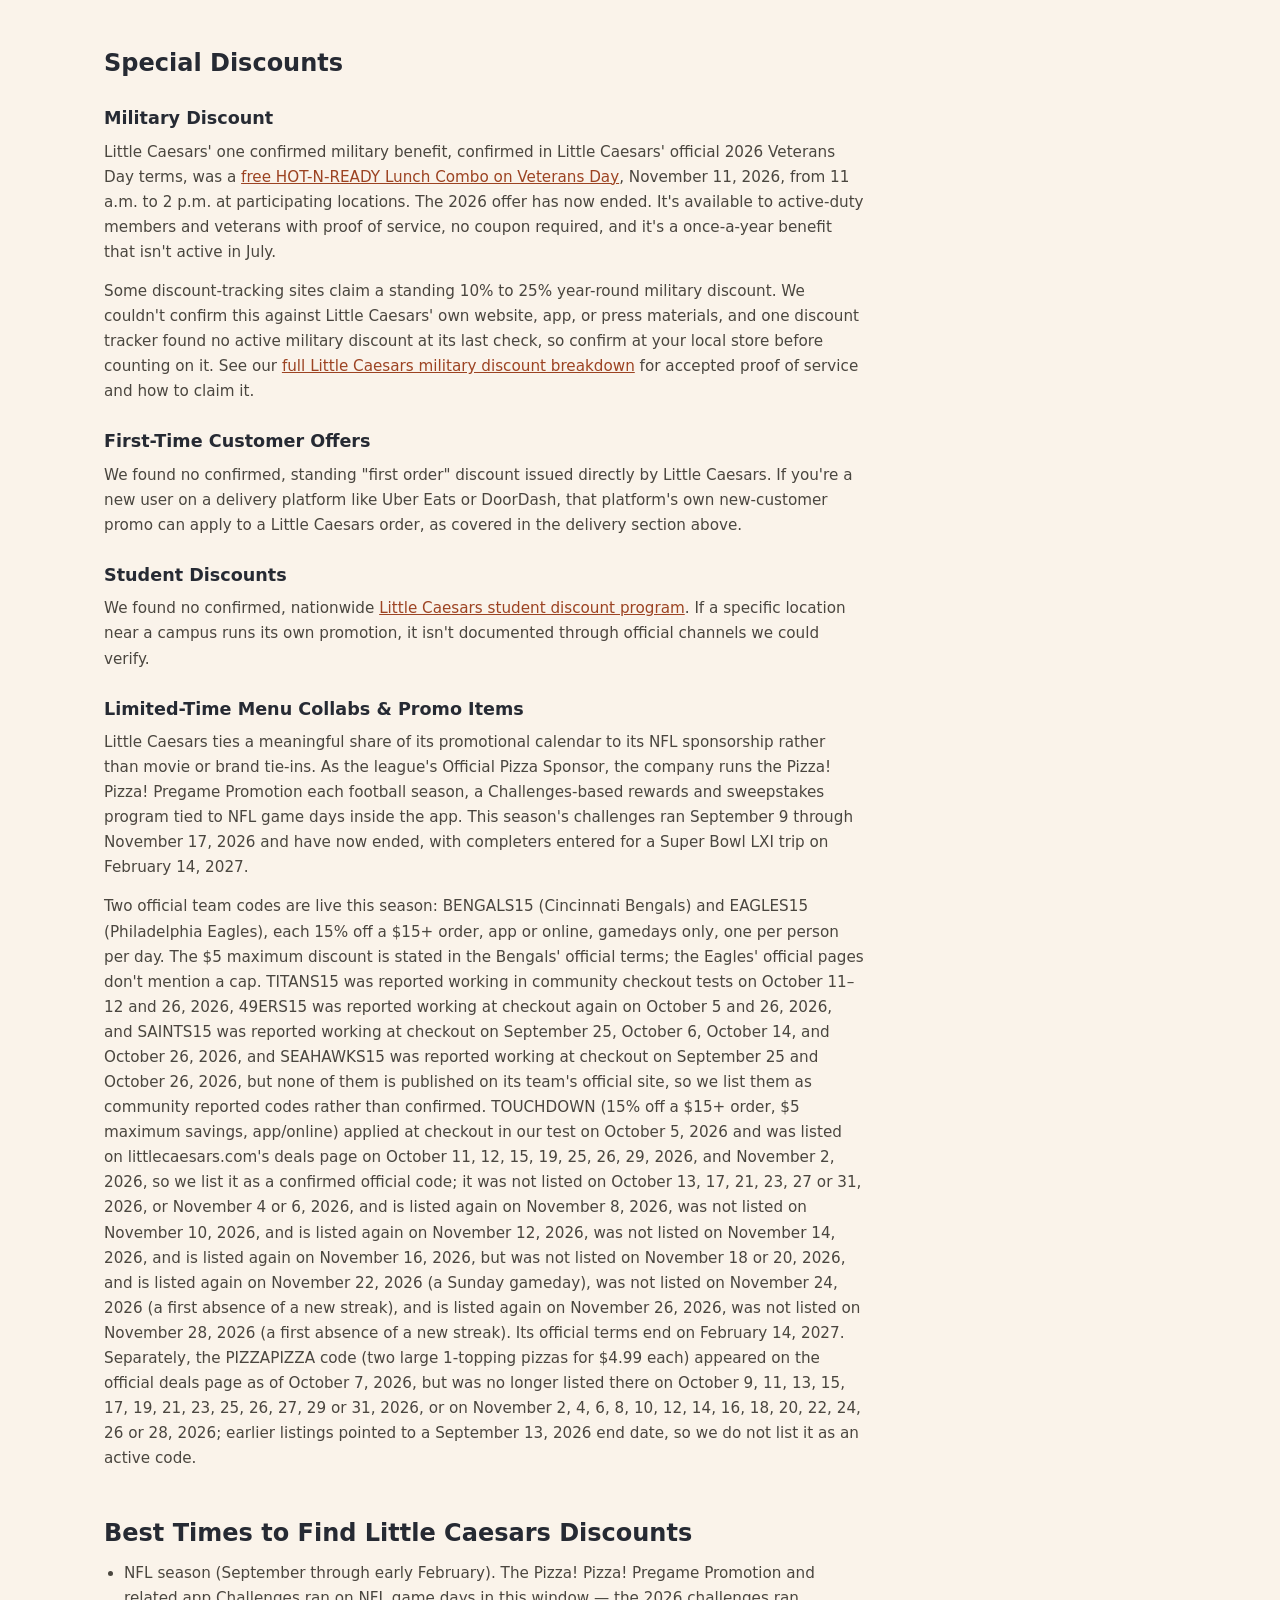
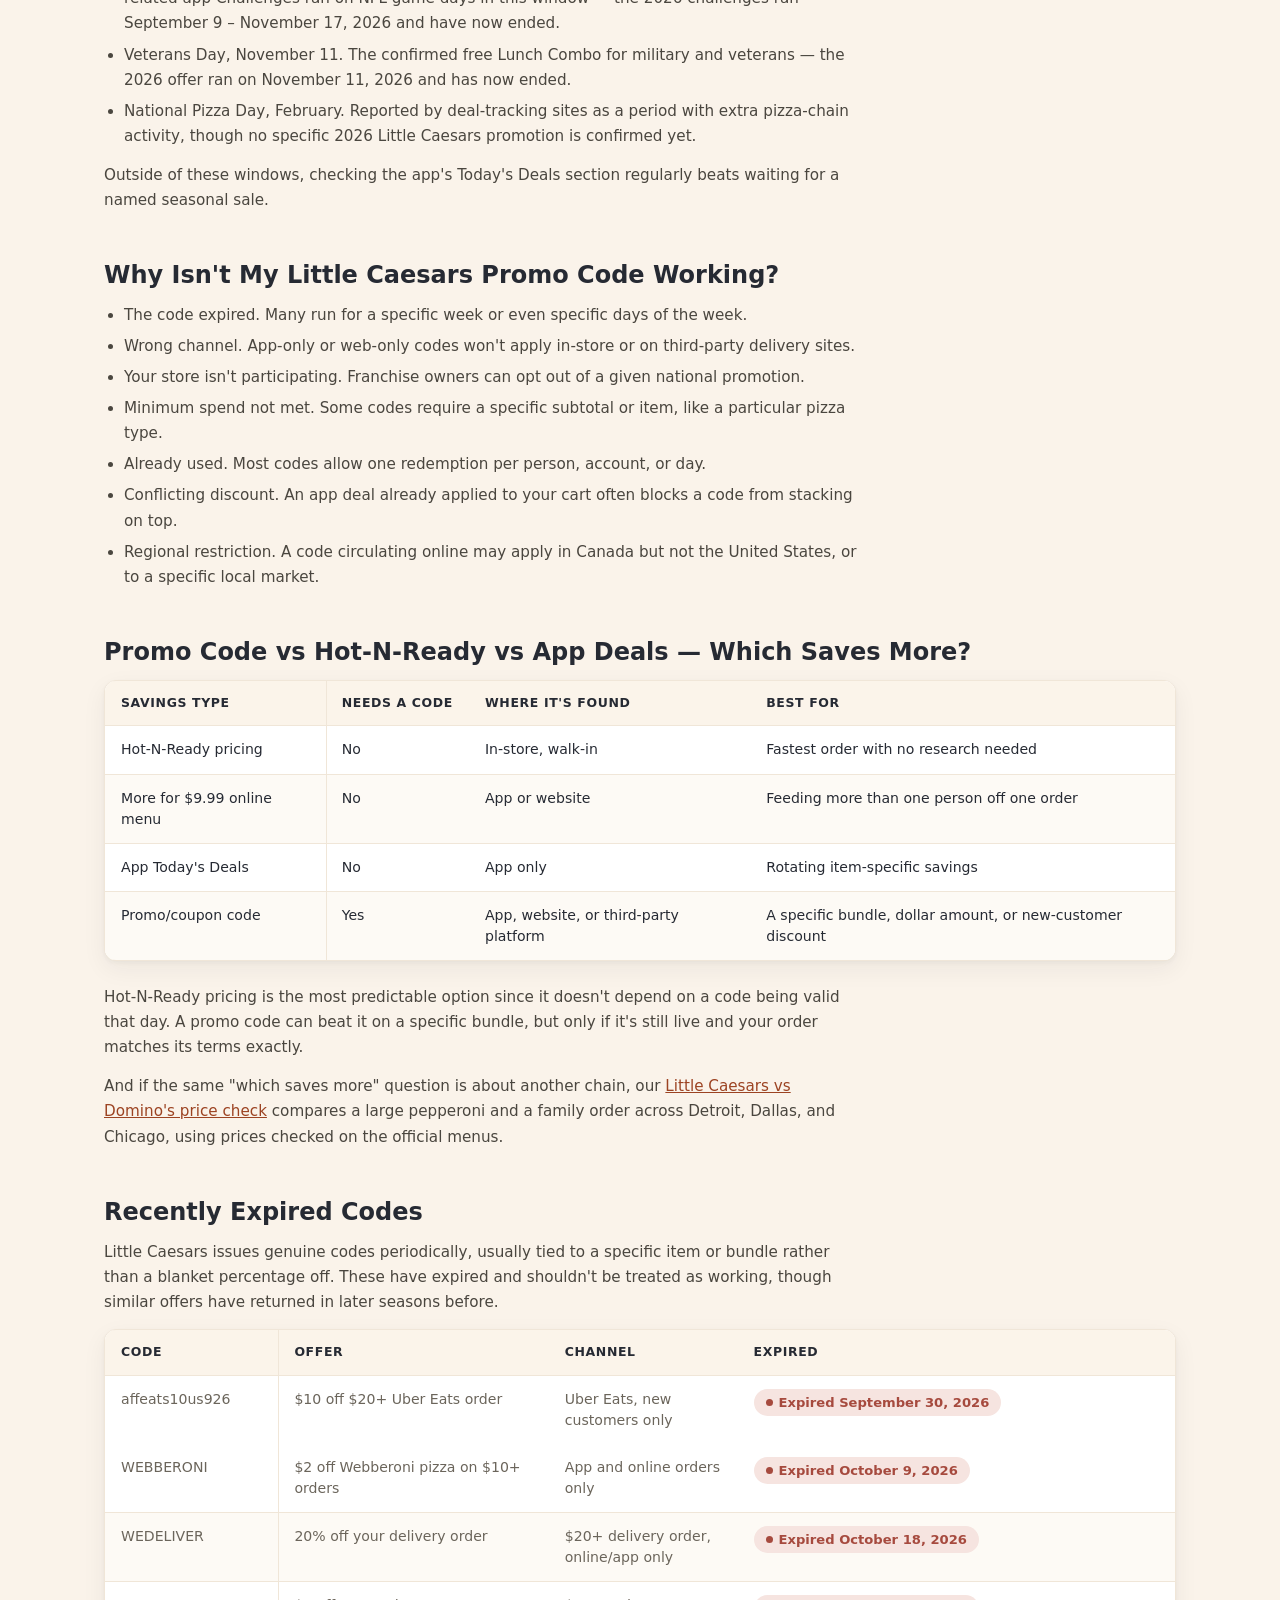
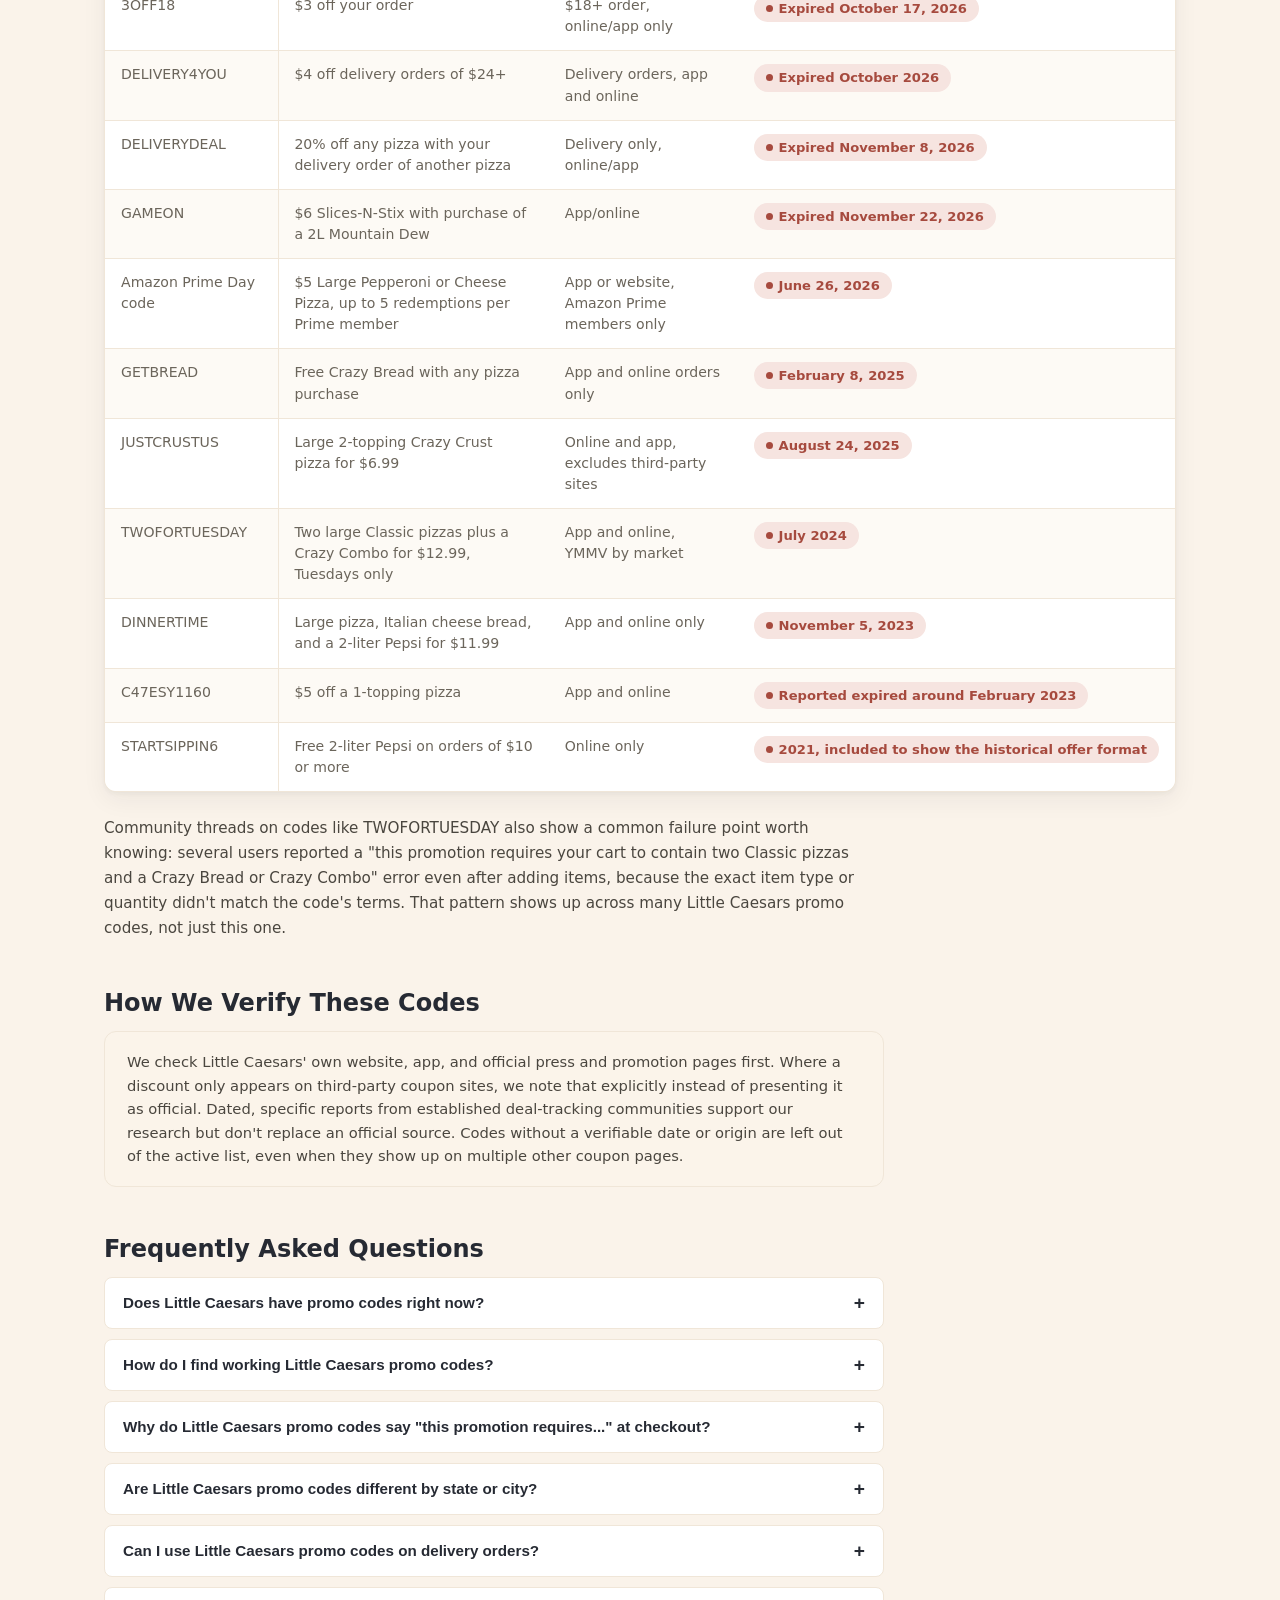
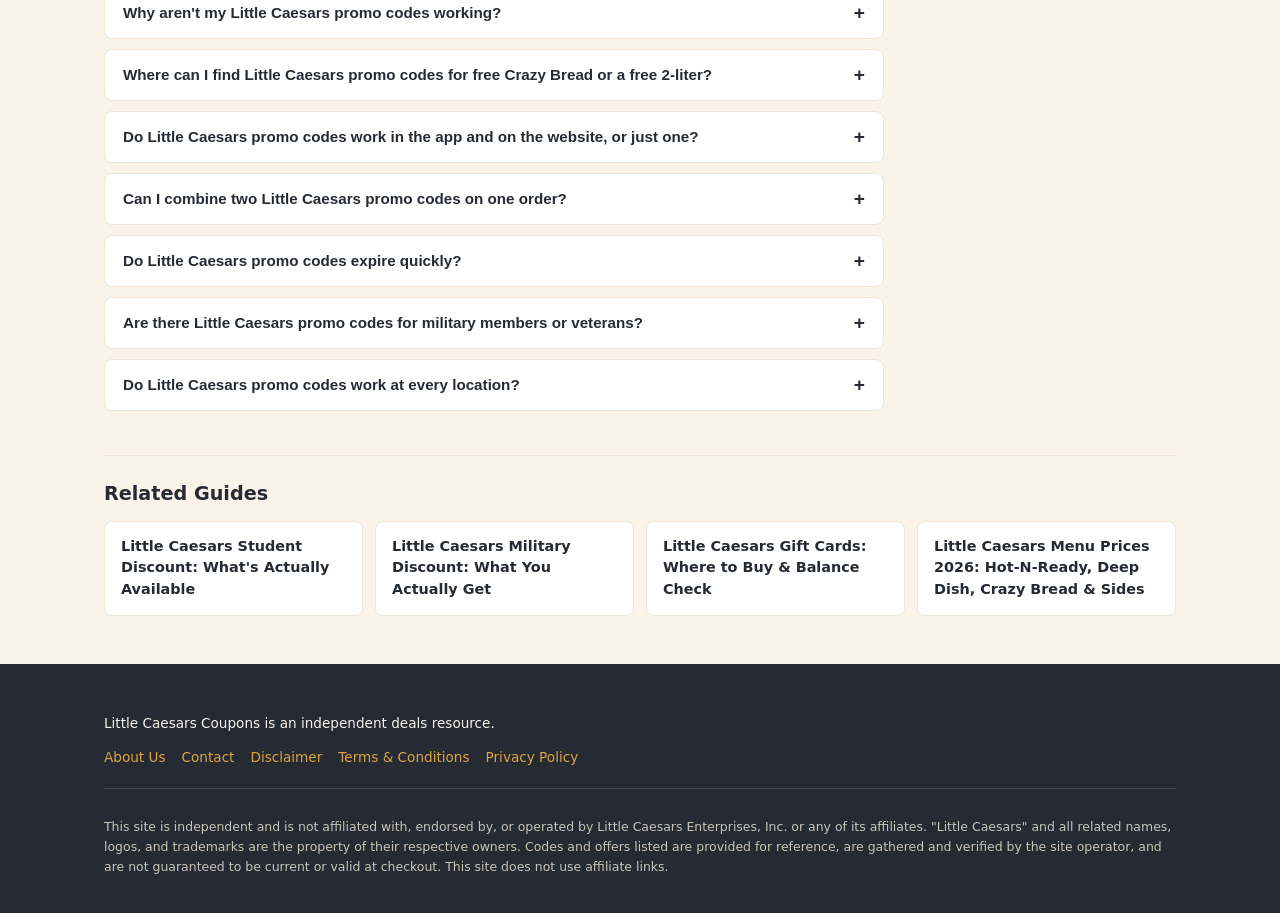
==== commit f40cc767: "Auto-audit 2026-11-28: 5OFF30 BACK Nov 28 (after 1st absence Nov 26, hold vindicated, streak reset);" ====
--- a/index.html
+++ b/index.html
@@ -41,7 +41,7 @@
     {
       "@type": "Question",
       "name": "Does Little Caesars have promo codes right now?",
-      "acceptedAnswer": { "@type": "Answer", "text": "Yes. As of November 26, 2026, the codes on Little Caesars' official deals page are TOUCHDOWN (15% off orders of $15 or more, $5 maximum savings, ends February 14, 2027; listed again on November 26, 2026 after absence on November 24, 2026) and DELIVERY20 (20% off your delivery order of $25 or more, $5 maximum savings, ends December 27, 2026; first listed on November 10, 2026 and listed again on November 12, 14, 16, 18, 20, 22, 24 and 26, 2026). 5OFF30 was not listed on November 26, 2026 (a first absence of a new streak); its official end date December 27, 2026 has not passed, so we keep it listed below as a confirmed official code. GAMEON ($6 Slices-N-Stix with purchase of a 2L Mountain Dew) expired November 22, 2026 at 11:59 p.m. ET and is no longer listed, so it is in the expired list below. DELIVERY20's maximum is $5 in today's verbatim terms; the November 12 read had stated $7.50, which the November 14, 16, 18, 20, 22, 24 and 26 verbatim reads did not show. Two official NFL team codes are live: BENGALS15 and EAGLES15 (15% off $15+, gamedays only). 5OFF30 was listed on the deals page on November 10, 2026 (back after absence on November 8, 2026), was not listed on November 12, 2026 (a first absence of a new streak), and is listed again on November 14, 2026, but was not listed on November 16, 2026 (a first absence of a new streak), and is listed again on November 18, 2026, and listed again on November 20, 2026, but was not listed on November 22, 2026 (a first absence of a new streak), and is listed again on November 24, 2026, but was not listed on November 26, 2026 (a first absence of a new streak). TOUCHDOWN was listed on the deals page on November 8, 2026 (a Sunday gameday), was not listed on November 10, 2026, and is listed again on November 12, 2026, but was not listed on November 14, 2026 (a first absence of a new streak), and is listed again on November 16, 2026, but was not listed on November 18 or 20, 2026 (a second consecutive absence), and is listed again on November 22, 2026 (a Sunday gameday — the arbiter, rotation confirmed a tenth time), but was not listed on November 24, 2026 (a first absence of a new streak), and is listed again on November 26, 2026 — rotation confirmed an eleventh time; because its official end date February 14, 2027 has not passed and it tested working at checkout October 26, 2026, we keep it listed below as a confirmed official code. DELIVERYDEAL was listed on the deals page through November 8, 2026, its official end date, and is no longer listed, so it is in the expired list below. GAMEON was listed on the deals page on November 20 and 22, 2026, its official end date November 22, 2026 at 11:59 p.m. ET, and is no longer listed, so it is in the expired list below. 5OFF30 was listed on the deals page on November 6, 2026, was not listed on November 8, 2026, and is listed again on November 10, 2026. TOUCHDOWN was listed on the deals page on October 25, 26 and 29, 2026, was not listed on October 31, 2026, and is listed again on November 2, 2026. TOUCHDOWN was listed on the deals page on October 25 and 26, 2026, was not listed on October 27, 2026, and is listed again on October 29, 2026. 5OFF30 was listed on the deals page on October 27, 2026, was not listed on October 29, 2026, and is listed again on October 31, 2026. 5OFF30 was listed on the deals page on October 23, 2026, was not listed on October 25 or 26, 2026, and is listed again on October 27, 2026. 5OFF30 was listed on the deals page on October 7, 2026, was not listed on October 9 or 11, 2026 and was moved to the expired list, and is listed again on October 21, 2026 with a new official end date of December 27, 2026, so it is back in the active list below. 3OFF18 and WEDELIVER are no longer listed on the deals page; their official end dates (October 17 and 18, 2026) have passed, and 3OFF18 was rejected in our October 19 checkout test and again in two October 26 checkout tests at an open store, so both are in the expired list below. TITANS15 (reported working in community checkout tests October 11-12 and 26, 2026), 49ERS15 (tested working October 5 and 26, 2026), SAINTS15 (tested working October 14 and 26, 2026), SEAHAWKS15 (tested working October 26, 2026), and AFTERDARK were reported working in community checkout tests but aren't published on official team sites. WEBBERONI ended October 9, 2026 and was no longer listed on October 11, 2026, and DELIVERY4YOU was not listed on October 9 or October 11, 2026, so both are in the expired list below. PIZZAPIZZA was last listed on October 7, 2026 and was not listed on October 9, 11, 13, 15, 17, 19, 21, 23, 25, 26, 27, 29 or 31, 2026, or on November 2, 4, 6, 8, 10, 12, 14, 16, 18, 20, 22, 24 or 26, 2026. The Uber Eats code affeats10us926 expired September 30. Automatic deals like the Hot-N-Ready menu and the More for $9.99 online menu don't need a code at all." }
+      "acceptedAnswer": { "@type": "Answer", "text": "Yes. As of November 28, 2026, the codes on Little Caesars' official deals page are 5OFF30 ($5 off orders of $30 or more, ends December 27, 2026; listed again on November 28, 2026 after absence on November 26, 2026) and DELIVERY20 (20% off your delivery order of $25 or more, $5 maximum savings, ends December 27, 2026; first listed on November 10, 2026 and listed again on November 12, 14, 16, 18, 20, 22, 24, 26 and 28, 2026). TOUCHDOWN was not listed on November 28, 2026 (a first absence of a new streak); its official end date February 14, 2027 has not passed, so we keep it listed below as a confirmed official code. GAMEON ($6 Slices-N-Stix with purchase of a 2L Mountain Dew) expired November 22, 2026 at 11:59 p.m. ET and is no longer listed, so it is in the expired list below. DELIVERY20's maximum is $5 in today's verbatim terms; the November 12 read had stated $7.50, which the November 14, 16, 18, 20, 22, 24, 26 and 28 verbatim reads did not show. Two official NFL team codes are live: BENGALS15 and EAGLES15 (15% off $15+, gamedays only). 5OFF30 was listed on the deals page on November 10, 2026 (back after absence on November 8, 2026), was not listed on November 12, 2026 (a first absence of a new streak), and is listed again on November 14, 2026, but was not listed on November 16, 2026 (a first absence of a new streak), and is listed again on November 18, 2026, and listed again on November 20, 2026, but was not listed on November 22, 2026 (a first absence of a new streak), and is listed again on November 24, 2026, but was not listed on November 26, 2026 (a first absence of a new streak), and is listed again on November 28, 2026. TOUCHDOWN was listed on the deals page on November 8, 2026 (a Sunday gameday), was not listed on November 10, 2026, and is listed again on November 12, 2026, but was not listed on November 14, 2026 (a first absence of a new streak), and is listed again on November 16, 2026, but was not listed on November 18 or 20, 2026 (a second consecutive absence), and is listed again on November 22, 2026 (a Sunday gameday — the arbiter, rotation confirmed a tenth time), but was not listed on November 24, 2026 (a first absence of a new streak), and is listed again on November 26, 2026 — rotation confirmed an eleventh time; but was not listed on November 28, 2026 (a first absence of a new streak); because its official end date February 14, 2027 has not passed and it tested working at checkout October 26, 2026, we keep it listed below as a confirmed official code. DELIVERYDEAL was listed on the deals page through November 8, 2026, its official end date, and is no longer listed, so it is in the expired list below. GAMEON was listed on the deals page on November 20 and 22, 2026, its official end date November 22, 2026 at 11:59 p.m. ET, and is no longer listed, so it is in the expired list below. 5OFF30 was listed on the deals page on November 6, 2026, was not listed on November 8, 2026, and is listed again on November 10, 2026. TOUCHDOWN was listed on the deals page on October 25, 26 and 29, 2026, was not listed on October 31, 2026, and is listed again on November 2, 2026. TOUCHDOWN was listed on the deals page on October 25 and 26, 2026, was not listed on October 27, 2026, and is listed again on October 29, 2026. 5OFF30 was listed on the deals page on October 27, 2026, was not listed on October 29, 2026, and is listed again on October 31, 2026. 5OFF30 was listed on the deals page on October 23, 2026, was not listed on October 25 or 26, 2026, and is listed again on October 27, 2026. 5OFF30 was listed on the deals page on October 7, 2026, was not listed on October 9 or 11, 2026 and was moved to the expired list, and is listed again on October 21, 2026 with a new official end date of December 27, 2026, so it is back in the active list below. 3OFF18 and WEDELIVER are no longer listed on the deals page; their official end dates (October 17 and 18, 2026) have passed, and 3OFF18 was rejected in our October 19 checkout test and again in two October 26 checkout tests at an open store, so both are in the expired list below. TITANS15 (reported working in community checkout tests October 11-12 and 26, 2026), 49ERS15 (tested working October 5 and 26, 2026), SAINTS15 (tested working October 14 and 26, 2026), SEAHAWKS15 (tested working October 26, 2026), and AFTERDARK were reported working in community checkout tests but aren't published on official team sites. WEBBERONI ended October 9, 2026 and was no longer listed on October 11, 2026, and DELIVERY4YOU was not listed on October 9 or October 11, 2026, so both are in the expired list below. PIZZAPIZZA was last listed on October 7, 2026 and was not listed on October 9, 11, 13, 15, 17, 19, 21, 23, 25, 26, 27, 29 or 31, 2026, or on November 2, 4, 6, 8, 10, 12, 14, 16, 18, 20, 22, 24, 26 or 28, 2026. The Uber Eats code affeats10us926 expired September 30. Automatic deals like the Hot-N-Ready menu and the More for $9.99 online menu don't need a code at all." }
     },
     {
       "@type": "Question",
@@ -803,7 +803,7 @@
   <section class="hero">
     <div class="container">
       <div class="hero-copy">
-        <p class="hero-eyebrow">Updated November 26, 2026 &middot; Checked Daily</p>
+        <p class="hero-eyebrow">Updated November 28, 2026 &middot; Checked Daily</p>
         <h1>Little Caesars Promo Codes &amp; Deals: Verified for November 2026</h1>
         <p>Active promo codes, app-exclusive deals, delivery discounts, and Hot-N-Ready pricing — every offer labeled Confirmed or Unverified, with a last-checked date so you know what's actually live today.</p>
         <a class="btn-primary" href="#deals">See Today's Active Deals</a>
@@ -821,7 +821,7 @@
 
     <div class="trust-bar">
       <span>Editorial standards: manually checked codes, no fake urgency, no affiliate links on this site</span>
-      <span class="updated">Page last updated: November 26, 2026</span>
+      <span class="updated">Page last updated: November 28, 2026</span>
     </div>
 
     <p class="page-intro">On this page, you'll find the latest Little Caesars promo codes, verified Little Caesars coupons, app-only deals, delivery promo codes, <a href="/gift-cards/">gift card information</a>, <a href="/military-discount/">military</a> and <a href="/student-discount/">student discounts</a>, limited-time offers, recently expired coupons, and simple step-by-step instructions to redeem every available discount. We'll also show you which offers are officially confirmed, which third-party coupons still work, and the easiest ways to save on your next Little Caesars order.</p>
@@ -829,7 +829,7 @@
 <section class="offers-section" id="deals" aria-labelledby="offers-heading">
   <div class="offers-header">
     <h2 id="offers-heading">Today's Active Little Caesars Promo Codes &amp; Deals (November 2026)</h2>
-    <p>Every offer below is checked directly against Little Caesars' official channels and cross-referenced against community reports, most recently on November 26, 2026. Codes marked Confirmed · Official appear on <a href="https://littlecaesars.com/en-us/promo/free-delivery-08-2023/">littlecaesars.com's deals page</a> or on the teams' official sites. Each one lists the discount amount, redemption details, and any minimum order requirement. Codes marked "Community reported codes" were reported working by shoppers but aren't published on an official channel, so test them at checkout instead of counting on them.</p>
+    <p>Every offer below is checked directly against Little Caesars' official channels and cross-referenced against community reports, most recently on November 28, 2026. Codes marked Confirmed · Official appear on <a href="https://littlecaesars.com/en-us/promo/free-delivery-08-2023/">littlecaesars.com's deals page</a> or on the teams' official sites. Each one lists the discount amount, redemption details, and any minimum order requirement. Codes marked "Community reported codes" were reported working by shoppers but aren't published on an official channel, so test them at checkout instead of counting on them.</p>
   </div>
 
   <div class="table-wrap">
@@ -839,11 +839,11 @@
         <tr><th>Code</th><th>Offer</th><th>Requirement</th><th>Status</th></tr>
       </thead>
       <tbody>
-        <tr><td><strong>TOUCHDOWN</strong></td><td>15% off your order, $5 maximum savings</td><td>$15+ order, app/online. Ends Feb 14, 2027. Listed on littlecaesars.com's deals page on November 22, 2026 — back after absence on November 18 and 20, 2026; not listed on November 24, 2026 — first absence of a new streak, recheck pending; listed again on November 26, 2026; tested working at checkout October 26, 2026.</td><td><span class="status-pill status-pill--active">Confirmed · Official</span></td></tr>
-         <tr><td><strong>DELIVERY20</strong></td><td>20% off your delivery order</td><td>$25+ order, app/online. Delivery fee applies. $5 maximum savings. Limit 1/person/day. Ends Dec 27, 2026. Listed on littlecaesars.com's deals page on November 10, 12, 14, 16, 18, 20, 22, 24 and 26, 2026.</td><td><span class="status-pill status-pill--active">Confirmed · Official</span></td></tr>
+        <tr><td><strong>TOUCHDOWN</strong></td><td>15% off your order, $5 maximum savings</td><td>$15+ order, app/online. Ends Feb 14, 2027. Listed on littlecaesars.com's deals page on November 22, 2026 — back after absence on November 18 and 20, 2026; not listed on November 24, 2026 — first absence of a new streak, recheck pending; listed again on November 26, 2026; not listed on November 28, 2026 — first absence of a new streak, recheck pending; tested working at checkout October 26, 2026.</td><td><span class="status-pill status-pill--active">Confirmed · Official</span></td></tr>
+         <tr><td><strong>DELIVERY20</strong></td><td>20% off your delivery order</td><td>$25+ order, app/online. Delivery fee applies. $5 maximum savings. Limit 1/person/day. Ends Dec 27, 2026. Listed on littlecaesars.com's deals page on November 10, 12, 14, 16, 18, 20, 22, 24, 26 and 28, 2026.</td><td><span class="status-pill status-pill--active">Confirmed · Official</span></td></tr>
         
         
-        <tr><td><strong>5OFF30</strong></td><td>$5 off your order</td><td>$30+ order, app/online. Limit 1/person/day. Ends Dec 27, 2026. Listed on littlecaesars.com's deals page on November 18, 2026 — back after absence on November 16, 2026; listed again on November 20, 2026; not listed on November 22, 2026 — first absence of a new streak, recheck pending; listed again on November 24, 2026; not listed on November 26, 2026 — first absence of a new streak, recheck pending; tested working at checkout October 20 and 26, 2026.</td><td><span class="status-pill status-pill--active">Confirmed · Official</span></td></tr>
+        <tr><td><strong>5OFF30</strong></td><td>$5 off your order</td><td>$30+ order, app/online. Limit 1/person/day. Ends Dec 27, 2026. Listed on littlecaesars.com's deals page on November 18, 2026 — back after absence on November 16, 2026; listed again on November 20, 2026; not listed on November 22, 2026 — first absence of a new streak, recheck pending; listed again on November 24, 2026; not listed on November 26, 2026 — first absence of a new streak, recheck pending; listed again on November 28, 2026; tested working at checkout October 20 and 26, 2026.</td><td><span class="status-pill status-pill--active">Confirmed · Official</span></td></tr>
         <tr><td><strong>BENGALS15</strong></td><td>15% off your order, $5 maximum savings</td><td>$15+ order, app/online. Gamedays only. Limit 1/person/day. Cannot combine with other offers. Official Cincinnati Bengals partnership.</td><td><span class="status-pill status-pill--active">Confirmed · Official</span></td></tr>
         <tr><td><strong>EAGLES15</strong></td><td>15% off your order</td><td>$15+ order, app/online. Gamedays only. Limit 1/person/day. Official Philadelphia Eagles partnership.</td><td><span class="status-pill status-pill--active">Confirmed · Official</span></td></tr>
         <tr><td><strong>TITANS15</strong></td><td>15% off your order, $5 maximum savings</td><td>$15+ order, app/online. Gamedays only. Reported working in community checkout tests October 11&ndash;12 and 26, 2026.</td><td>Community reported codes</td></tr>
@@ -1184,7 +1184,7 @@
 
       <h3>Limited-Time Menu Collabs &amp; Promo Items</h3>
       <p>Little Caesars ties a meaningful share of its promotional calendar to its NFL sponsorship rather than movie or brand tie-ins. As the league's Official Pizza Sponsor, the company runs the Pizza! Pizza! Pregame Promotion each football season, a Challenges-based rewards and sweepstakes program tied to NFL game days inside the app. This season's challenges ran September 9 through November 17, 2026 and have now ended, with completers entered for a Super Bowl LXI trip on February 14, 2027.</p>
-      <p>Two official team codes are live this season: BENGALS15 (Cincinnati Bengals) and EAGLES15 (Philadelphia Eagles), each 15% off a $15+ order, app or online, gamedays only, one per person per day. The $5 maximum discount is stated in the Bengals' official terms; the Eagles' official pages don't mention a cap. TITANS15 was reported working in community checkout tests on October 11&ndash;12 and 26, 2026, 49ERS15 was reported working at checkout again on October 5 and 26, 2026, and SAINTS15 was reported working at checkout on September 25, October 6, October 14, and October 26, 2026, and SEAHAWKS15 was reported working at checkout on September 25 and October 26, 2026, but none of them is published on its team's official site, so we list them as community reported codes rather than confirmed. TOUCHDOWN (15% off a $15+ order, $5 maximum savings, app/online) applied at checkout in our test on October 5, 2026 and was listed on littlecaesars.com's deals page on October 11, 12, 15, 19, 25, 26, 29, 2026, and November 2, 2026, so we list it as a confirmed official code; it was not listed on October 13, 17, 21, 23, 27 or 31, 2026, or November 4 or 6, 2026, and is listed again on November 8, 2026, was not listed on November 10, 2026, and is listed again on November 12, 2026, was not listed on November 14, 2026, and is listed again on November 16, 2026, but was not listed on November 18 or 20, 2026, and is listed again on November 22, 2026 (a Sunday gameday), was not listed on November 24, 2026 (a first absence of a new streak), and is listed again on November 26, 2026. Its official terms end on February 14, 2027. Separately, the PIZZAPIZZA code (two large 1-topping pizzas for $4.99 each) appeared on the official deals page as of October 7, 2026, but was no longer listed there on October 9, 11, 13, 15, 17, 19, 21, 23, 25, 26, 27, 29 or 31, 2026, or on November 2, 4, 6, 8, 10, 12, 14, 16, 18, 20, 22, 24 or 26, 2026; earlier listings pointed to a September 13, 2026 end date, so we do not list it as an active code.</p>
+      <p>Two official team codes are live this season: BENGALS15 (Cincinnati Bengals) and EAGLES15 (Philadelphia Eagles), each 15% off a $15+ order, app or online, gamedays only, one per person per day. The $5 maximum discount is stated in the Bengals' official terms; the Eagles' official pages don't mention a cap. TITANS15 was reported working in community checkout tests on October 11&ndash;12 and 26, 2026, 49ERS15 was reported working at checkout again on October 5 and 26, 2026, and SAINTS15 was reported working at checkout on September 25, October 6, October 14, and October 26, 2026, and SEAHAWKS15 was reported working at checkout on September 25 and October 26, 2026, but none of them is published on its team's official site, so we list them as community reported codes rather than confirmed. TOUCHDOWN (15% off a $15+ order, $5 maximum savings, app/online) applied at checkout in our test on October 5, 2026 and was listed on littlecaesars.com's deals page on October 11, 12, 15, 19, 25, 26, 29, 2026, and November 2, 2026, so we list it as a confirmed official code; it was not listed on October 13, 17, 21, 23, 27 or 31, 2026, or November 4 or 6, 2026, and is listed again on November 8, 2026, was not listed on November 10, 2026, and is listed again on November 12, 2026, was not listed on November 14, 2026, and is listed again on November 16, 2026, but was not listed on November 18 or 20, 2026, and is listed again on November 22, 2026 (a Sunday gameday), was not listed on November 24, 2026 (a first absence of a new streak), and is listed again on November 26, 2026, was not listed on November 28, 2026 (a first absence of a new streak). Its official terms end on February 14, 2027. Separately, the PIZZAPIZZA code (two large 1-topping pizzas for $4.99 each) appeared on the official deals page as of October 7, 2026, but was no longer listed there on October 9, 11, 13, 15, 17, 19, 21, 23, 25, 26, 27, 29 or 31, 2026, or on November 2, 4, 6, 8, 10, 12, 14, 16, 18, 20, 22, 24, 26 or 28, 2026; earlier listings pointed to a September 13, 2026 end date, so we do not list it as an active code.</p>
     </section>
 
     <section class="content-section" aria-labelledby="best-times-heading">
@@ -1269,7 +1269,7 @@
 
         <li class="faq-item">
           <button type="button" class="faq-question" aria-expanded="false" aria-controls="faq-a1">Does Little Caesars have promo codes right now?</button>
-          <div class="faq-answer" id="faq-a1" hidden>Yes. As of November 26, 2026, the codes on Little Caesars' official deals page are TOUCHDOWN (15% off orders of $15 or more, $5 maximum savings, ends February 14, 2027; listed again on November 26, 2026 after absence on November 24, 2026) and DELIVERY20 (20% off your delivery order of $25 or more, $5 maximum savings, ends December 27, 2026; first listed on November 10, 2026 and listed again on November 12, 14, 16, 18, 20, 22, 24 and 26, 2026). 5OFF30 was not listed on November 26, 2026 (a first absence of a new streak); its official end date December 27, 2026 has not passed, so we keep it listed below as a confirmed official code. GAMEON ($6 Slices-N-Stix with purchase of a 2L Mountain Dew) expired November 22, 2026 at 11:59 p.m. ET and is no longer listed, so it is in the expired list below. DELIVERY20's maximum is $5 in today's verbatim terms; the November 12 read had stated $7.50, which the November 14, 16, 18, 20, 22, 24 and 26 verbatim reads did not show. Two official NFL team codes are live: BENGALS15 and EAGLES15 (15% off $15+, gamedays only). 5OFF30 was listed on the deals page on November 10, 2026 (back after absence on November 8, 2026), was not listed on November 12, 2026 (a first absence of a new streak), and is listed again on November 14, 2026, but was not listed on November 16, 2026 (a first absence of a new streak), and is listed again on November 18, 2026, and listed again on November 20, 2026, but was not listed on November 22, 2026 (a first absence of a new streak), and is listed again on November 24, 2026, but was not listed on November 26, 2026 (a first absence of a new streak). TOUCHDOWN was listed on the deals page on November 8, 2026 (a Sunday gameday), was not listed on November 10, 2026, and is listed again on November 12, 2026, but was not listed on November 14, 2026 (a first absence of a new streak), and is listed again on November 16, 2026, but was not listed on November 18 or 20, 2026 (a second consecutive absence), and is listed again on November 22, 2026 (a Sunday gameday — the arbiter, rotation confirmed a tenth time), but was not listed on November 24, 2026 (a first absence of a new streak), and is listed again on November 26, 2026 — rotation confirmed an eleventh time; because its official end date February 14, 2027 has not passed and it tested working at checkout October 26, 2026, we keep it listed below as a confirmed official code. DELIVERYDEAL was listed on the deals page through November 8, 2026, its official end date, and is no longer listed, so it is in the expired list below. GAMEON was listed on the deals page on November 20 and 22, 2026, its official end date November 22, 2026 at 11:59 p.m. ET, and is no longer listed, so it is in the expired list below. 5OFF30 was listed on the deals page on November 6, 2026, was not listed on November 8, 2026, and is listed again on November 10, 2026. TOUCHDOWN was listed on the deals page on October 25, 26 and 29, 2026, was not listed on October 31, 2026, and is listed again on November 2, 2026. TOUCHDOWN was listed on the deals page on October 25 and 26, 2026, was not listed on October 27, 2026, and is listed again on October 29, 2026. 5OFF30 was listed on the deals page on October 27, 2026, was not listed on October 29, 2026, and is listed again on October 31, 2026. 5OFF30 was listed on the deals page on October 23, 2026, was not listed on October 25 or 26, 2026, and is listed again on October 27, 2026. 5OFF30 was listed on the deals page on October 7, 2026, was not listed on October 9 or 11, 2026 and was moved to the expired list, and is listed again on October 21, 2026 with a new official end date of December 27, 2026, so it is back in the active list below. 3OFF18 and WEDELIVER are no longer listed on the deals page; their official end dates (October 17 and 18, 2026) have passed, and 3OFF18 was rejected in our October 19 checkout test and again in two October 26 checkout tests at an open store, so both are in the expired list below. TITANS15 (reported working in community checkout tests October 11-12 and 26, 2026), 49ERS15 (tested working October 5 and 26, 2026), SAINTS15 (tested working October 14 and 26, 2026), SEAHAWKS15 (tested working October 26, 2026), and AFTERDARK were reported working in community checkout tests but aren't published on official team sites. WEBBERONI ended October 9, 2026 and was no longer listed on October 11, 2026, and DELIVERY4YOU was not listed on October 9 or October 11, 2026, so both are in the expired list below. PIZZAPIZZA was last listed on October 7, 2026 and was not listed on October 9, 11, 13, 15, 17, 19, 21, 23, 25, 26, 27, 29 or 31, 2026, or on November 2, 4, 6, 8, 10, 12, 14, 16, 18, 20, 22, 24 or 26, 2026. The Uber Eats code affeats10us926 expired September 30. Automatic deals like the Hot-N-Ready menu and the More for $9.99 online menu don't need a code at all.</div>
+          <div class="faq-answer" id="faq-a1" hidden>Yes. As of November 28, 2026, the codes on Little Caesars' official deals page are 5OFF30 ($5 off orders of $30 or more, ends December 27, 2026; listed again on November 28, 2026 after absence on November 26, 2026) and DELIVERY20 (20% off your delivery order of $25 or more, $5 maximum savings, ends December 27, 2026; first listed on November 10, 2026 and listed again on November 12, 14, 16, 18, 20, 22, 24, 26 and 28, 2026). TOUCHDOWN was not listed on November 28, 2026 (a first absence of a new streak); its official end date February 14, 2027 has not passed, so we keep it listed below as a confirmed official code. GAMEON ($6 Slices-N-Stix with purchase of a 2L Mountain Dew) expired November 22, 2026 at 11:59 p.m. ET and is no longer listed, so it is in the expired list below. DELIVERY20's maximum is $5 in today's verbatim terms; the November 12 read had stated $7.50, which the November 14, 16, 18, 20, 22, 24, 26 and 28 verbatim reads did not show. Two official NFL team codes are live: BENGALS15 and EAGLES15 (15% off $15+, gamedays only). 5OFF30 was listed on the deals page on November 10, 2026 (back after absence on November 8, 2026), was not listed on November 12, 2026 (a first absence of a new streak), and is listed again on November 14, 2026, but was not listed on November 16, 2026 (a first absence of a new streak), and is listed again on November 18, 2026, and listed again on November 20, 2026, but was not listed on November 22, 2026 (a first absence of a new streak), and is listed again on November 24, 2026, but was not listed on November 26, 2026 (a first absence of a new streak), and is listed again on November 28, 2026. TOUCHDOWN was listed on the deals page on November 8, 2026 (a Sunday gameday), was not listed on November 10, 2026, and is listed again on November 12, 2026, but was not listed on November 14, 2026 (a first absence of a new streak), and is listed again on November 16, 2026, but was not listed on November 18 or 20, 2026 (a second consecutive absence), and is listed again on November 22, 2026 (a Sunday gameday — the arbiter, rotation confirmed a tenth time), but was not listed on November 24, 2026 (a first absence of a new streak), and is listed again on November 26, 2026 — rotation confirmed an eleventh time; but was not listed on November 28, 2026 (a first absence of a new streak); because its official end date February 14, 2027 has not passed and it tested working at checkout October 26, 2026, we keep it listed below as a confirmed official code. DELIVERYDEAL was listed on the deals page through November 8, 2026, its official end date, and is no longer listed, so it is in the expired list below. GAMEON was listed on the deals page on November 20 and 22, 2026, its official end date November 22, 2026 at 11:59 p.m. ET, and is no longer listed, so it is in the expired list below. 5OFF30 was listed on the deals page on November 6, 2026, was not listed on November 8, 2026, and is listed again on November 10, 2026. TOUCHDOWN was listed on the deals page on October 25, 26 and 29, 2026, was not listed on October 31, 2026, and is listed again on November 2, 2026. TOUCHDOWN was listed on the deals page on October 25 and 26, 2026, was not listed on October 27, 2026, and is listed again on October 29, 2026. 5OFF30 was listed on the deals page on October 27, 2026, was not listed on October 29, 2026, and is listed again on October 31, 2026. 5OFF30 was listed on the deals page on October 23, 2026, was not listed on October 25 or 26, 2026, and is listed again on October 27, 2026. 5OFF30 was listed on the deals page on October 7, 2026, was not listed on October 9 or 11, 2026 and was moved to the expired list, and is listed again on October 21, 2026 with a new official end date of December 27, 2026, so it is back in the active list below. 3OFF18 and WEDELIVER are no longer listed on the deals page; their official end dates (October 17 and 18, 2026) have passed, and 3OFF18 was rejected in our October 19 checkout test and again in two October 26 checkout tests at an open store, so both are in the expired list below. TITANS15 (reported working in community checkout tests October 11-12 and 26, 2026), 49ERS15 (tested working October 5 and 26, 2026), SAINTS15 (tested working October 14 and 26, 2026), SEAHAWKS15 (tested working October 26, 2026), and AFTERDARK were reported working in community checkout tests but aren't published on official team sites. WEBBERONI ended October 9, 2026 and was no longer listed on October 11, 2026, and DELIVERY4YOU was not listed on October 9 or October 11, 2026, so both are in the expired list below. PIZZAPIZZA was last listed on October 7, 2026 and was not listed on October 9, 11, 13, 15, 17, 19, 21, 23, 25, 26, 27, 29 or 31, 2026, or on November 2, 4, 6, 8, 10, 12, 14, 16, 18, 20, 22, 24, 26 or 28, 2026. The Uber Eats code affeats10us926 expired September 30. Automatic deals like the Hot-N-Ready menu and the More for $9.99 online menu don't need a code at all.</div>
         </li>
 
         <li class="faq-item">
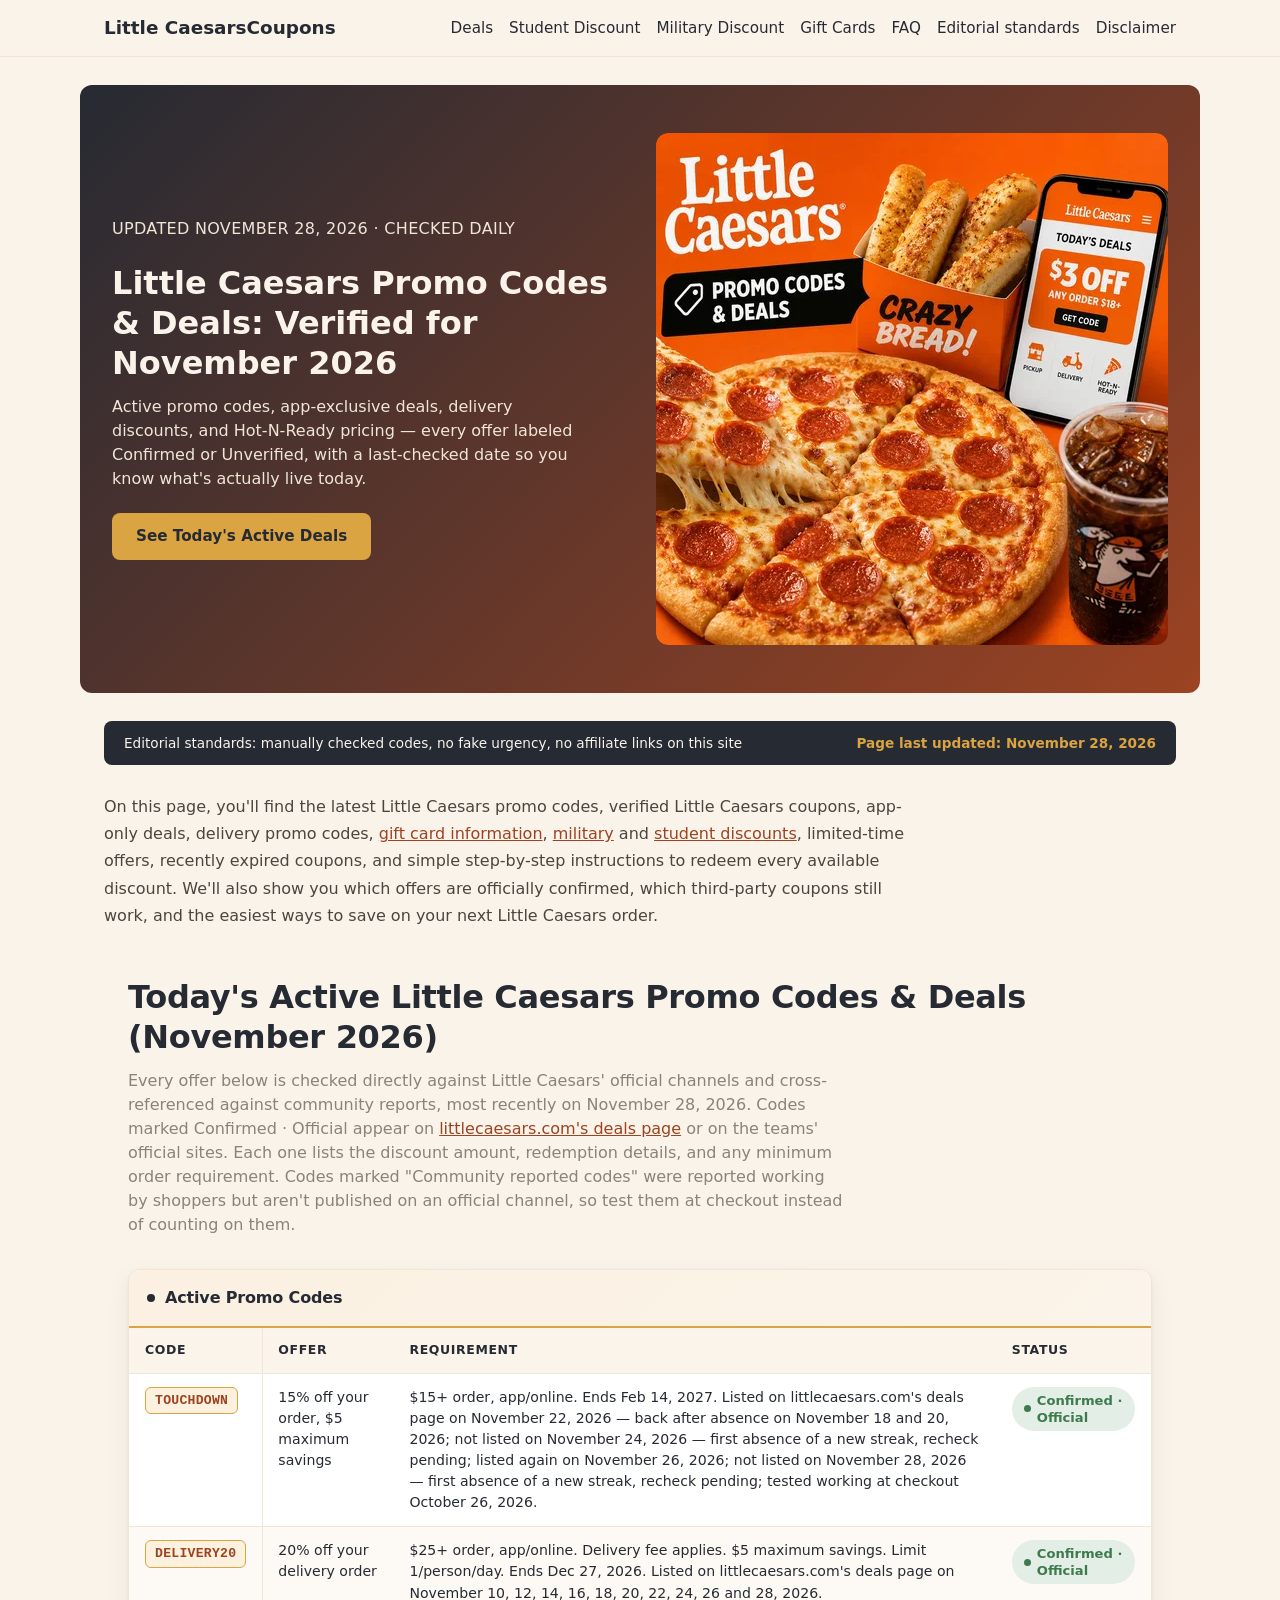
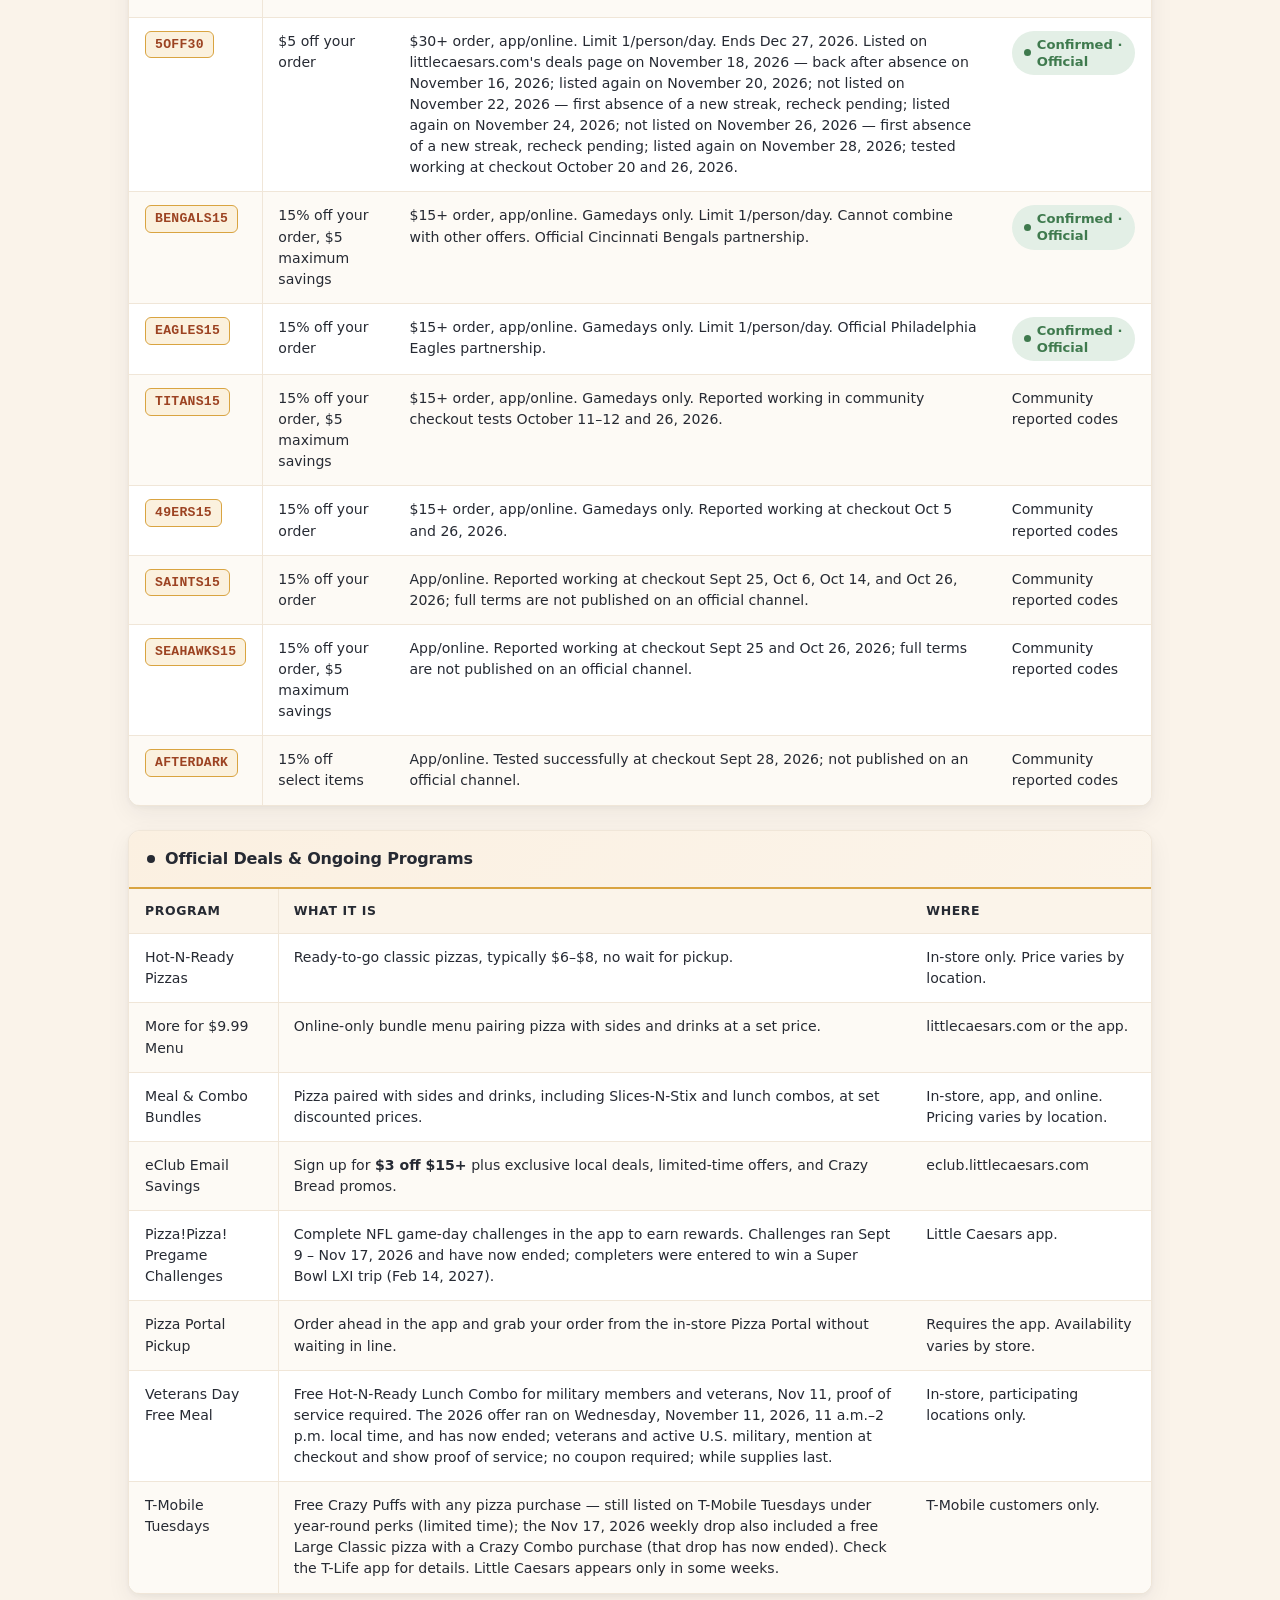
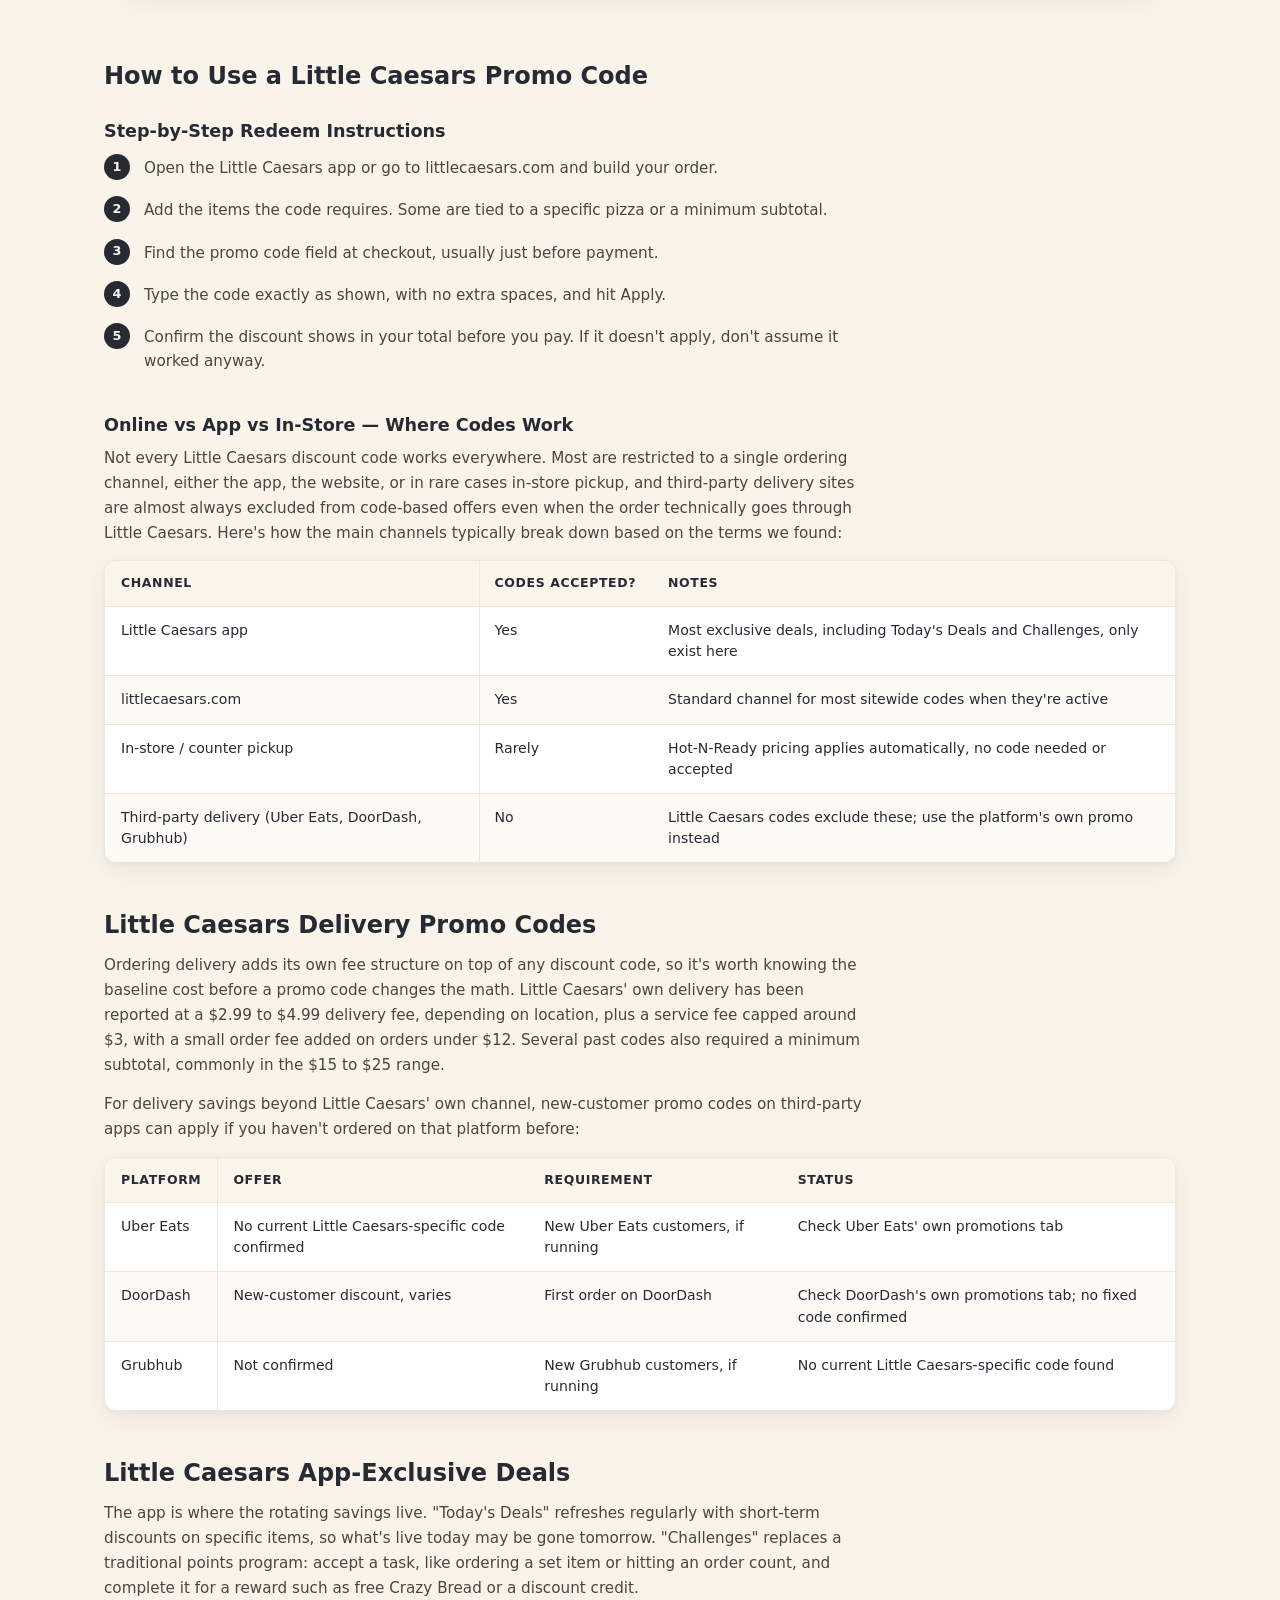
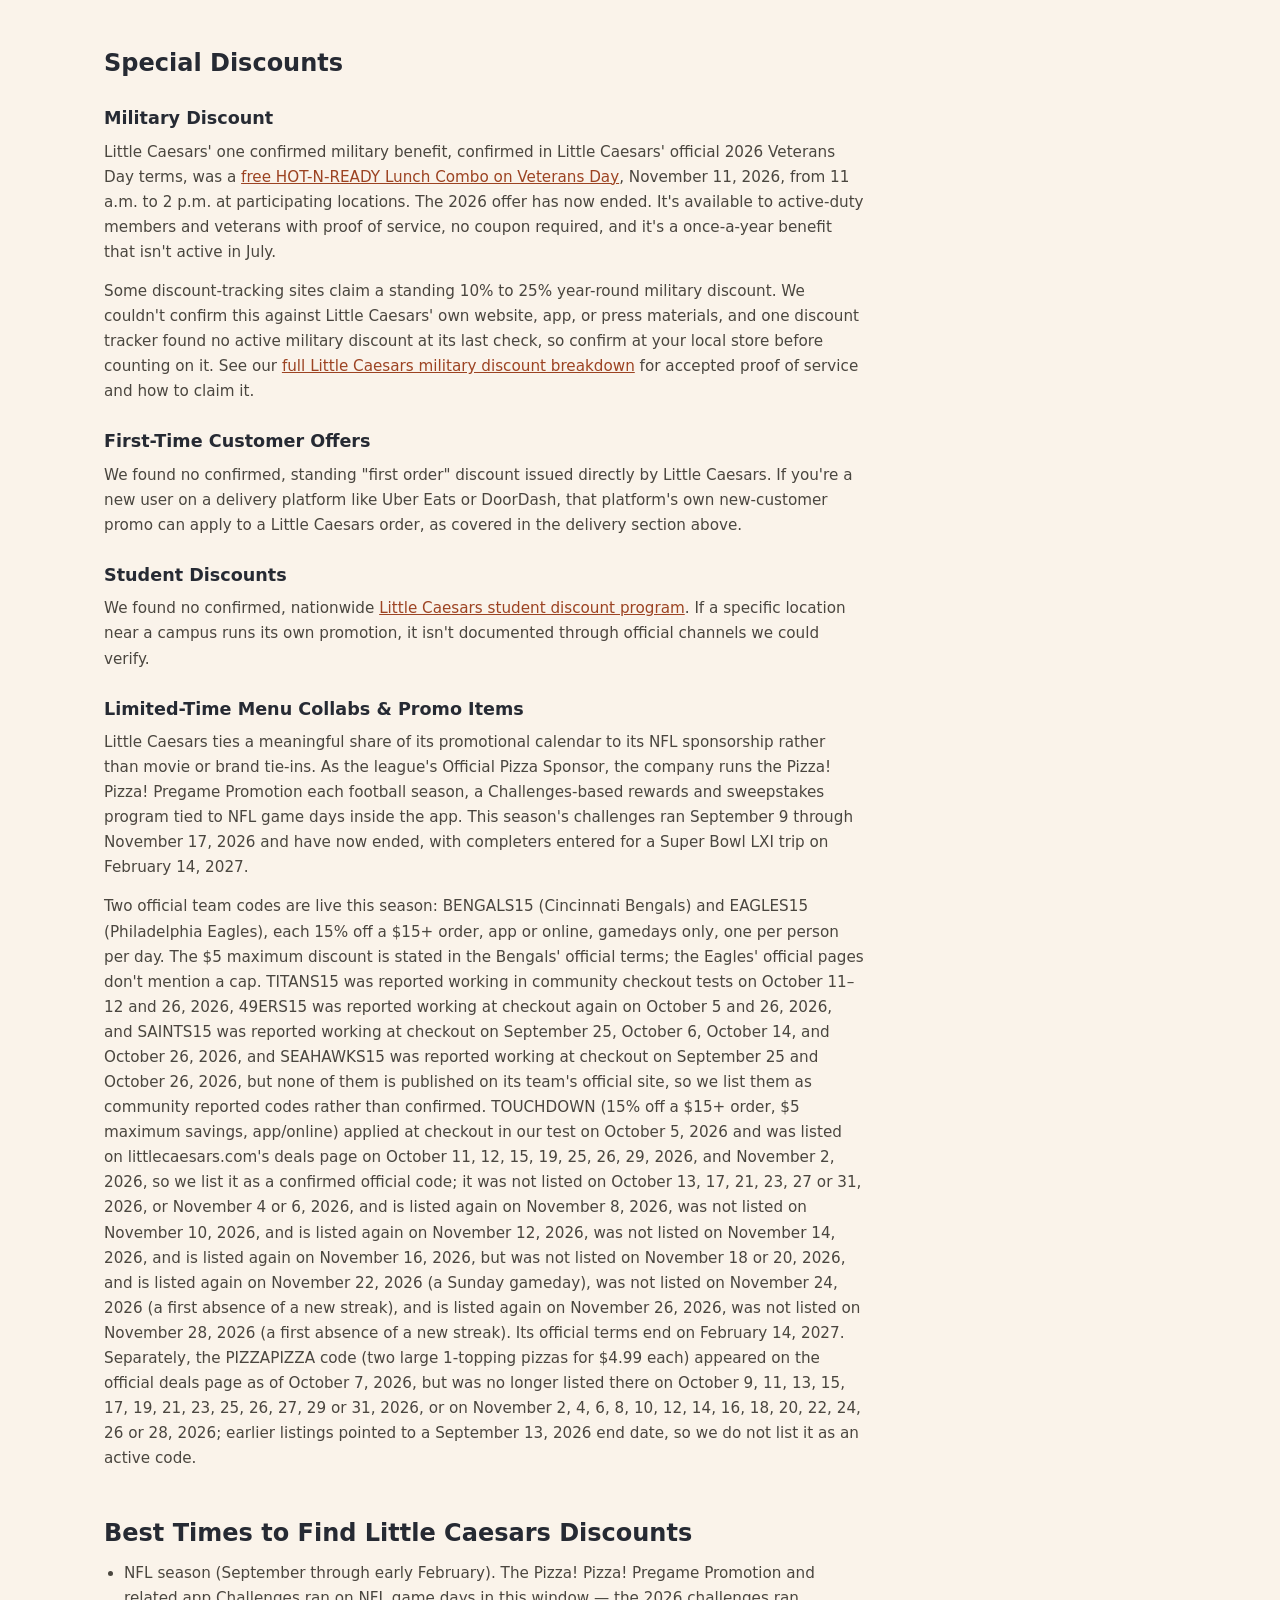
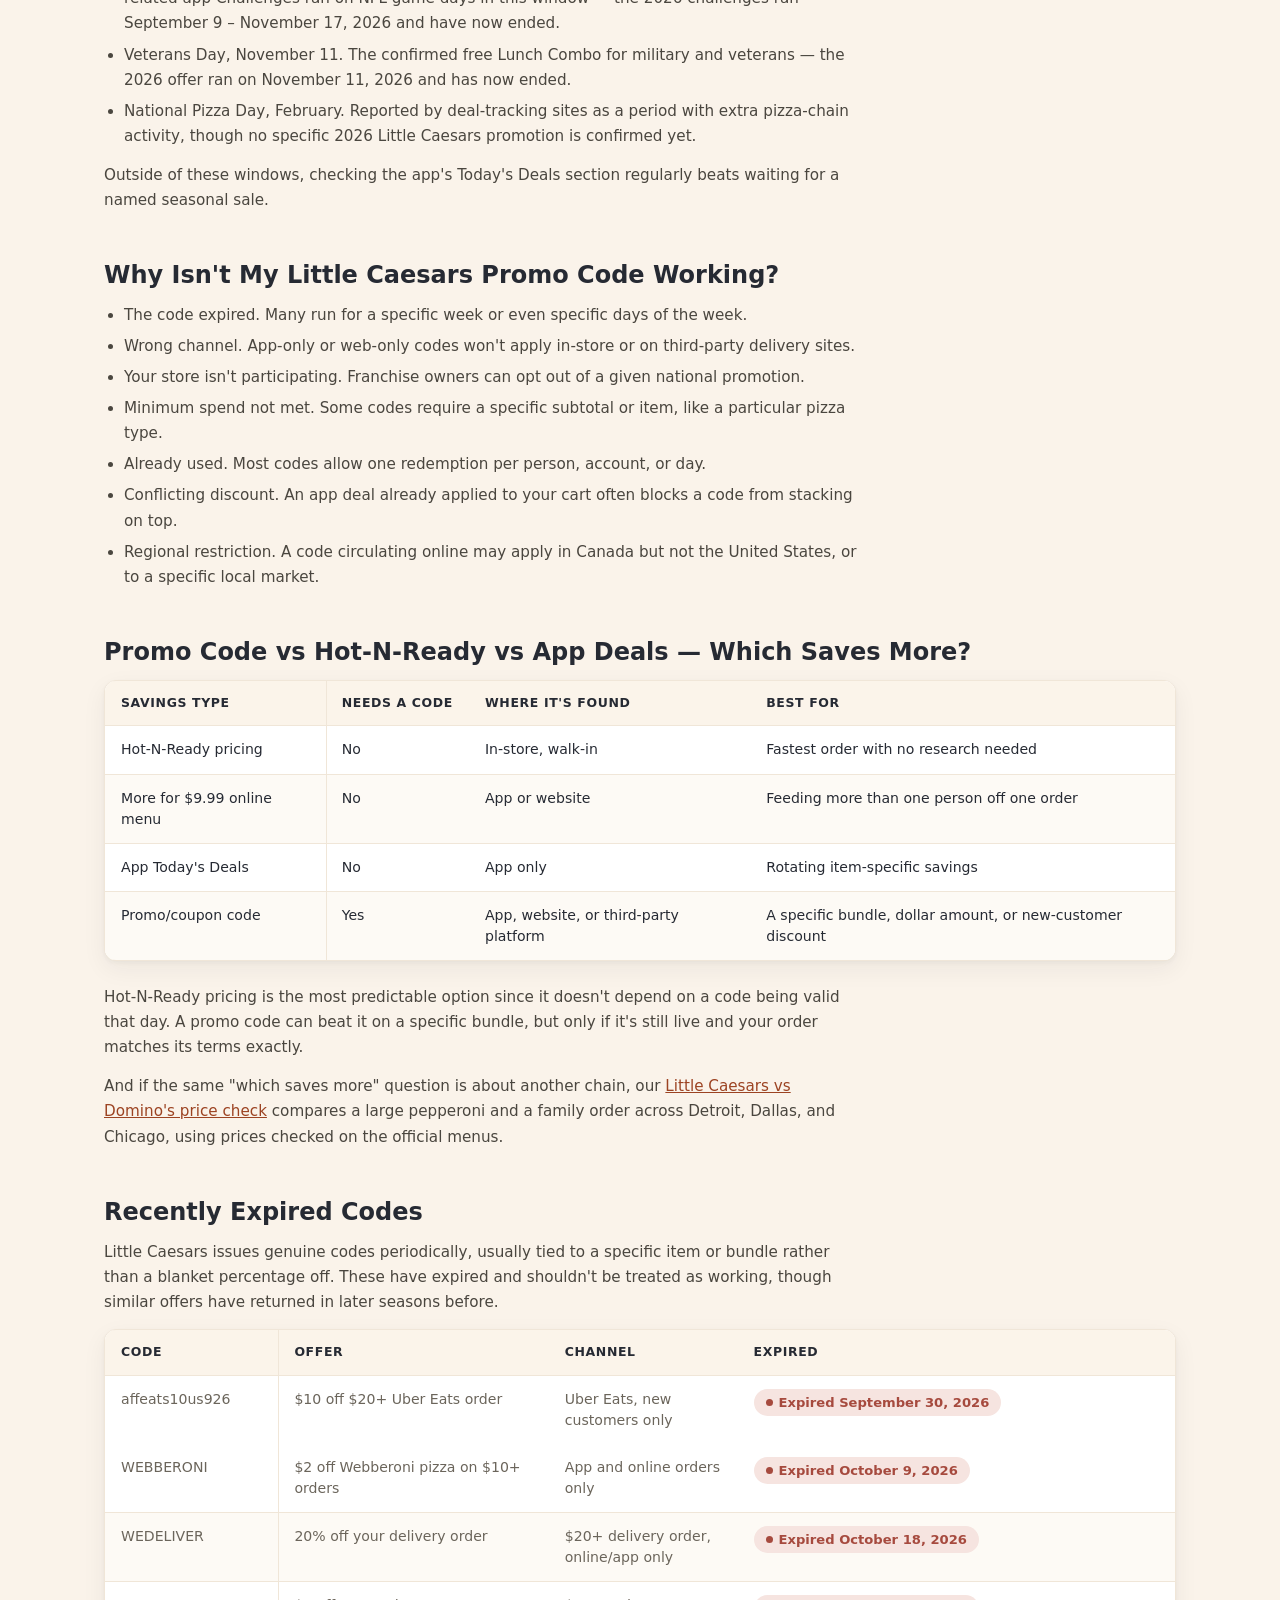
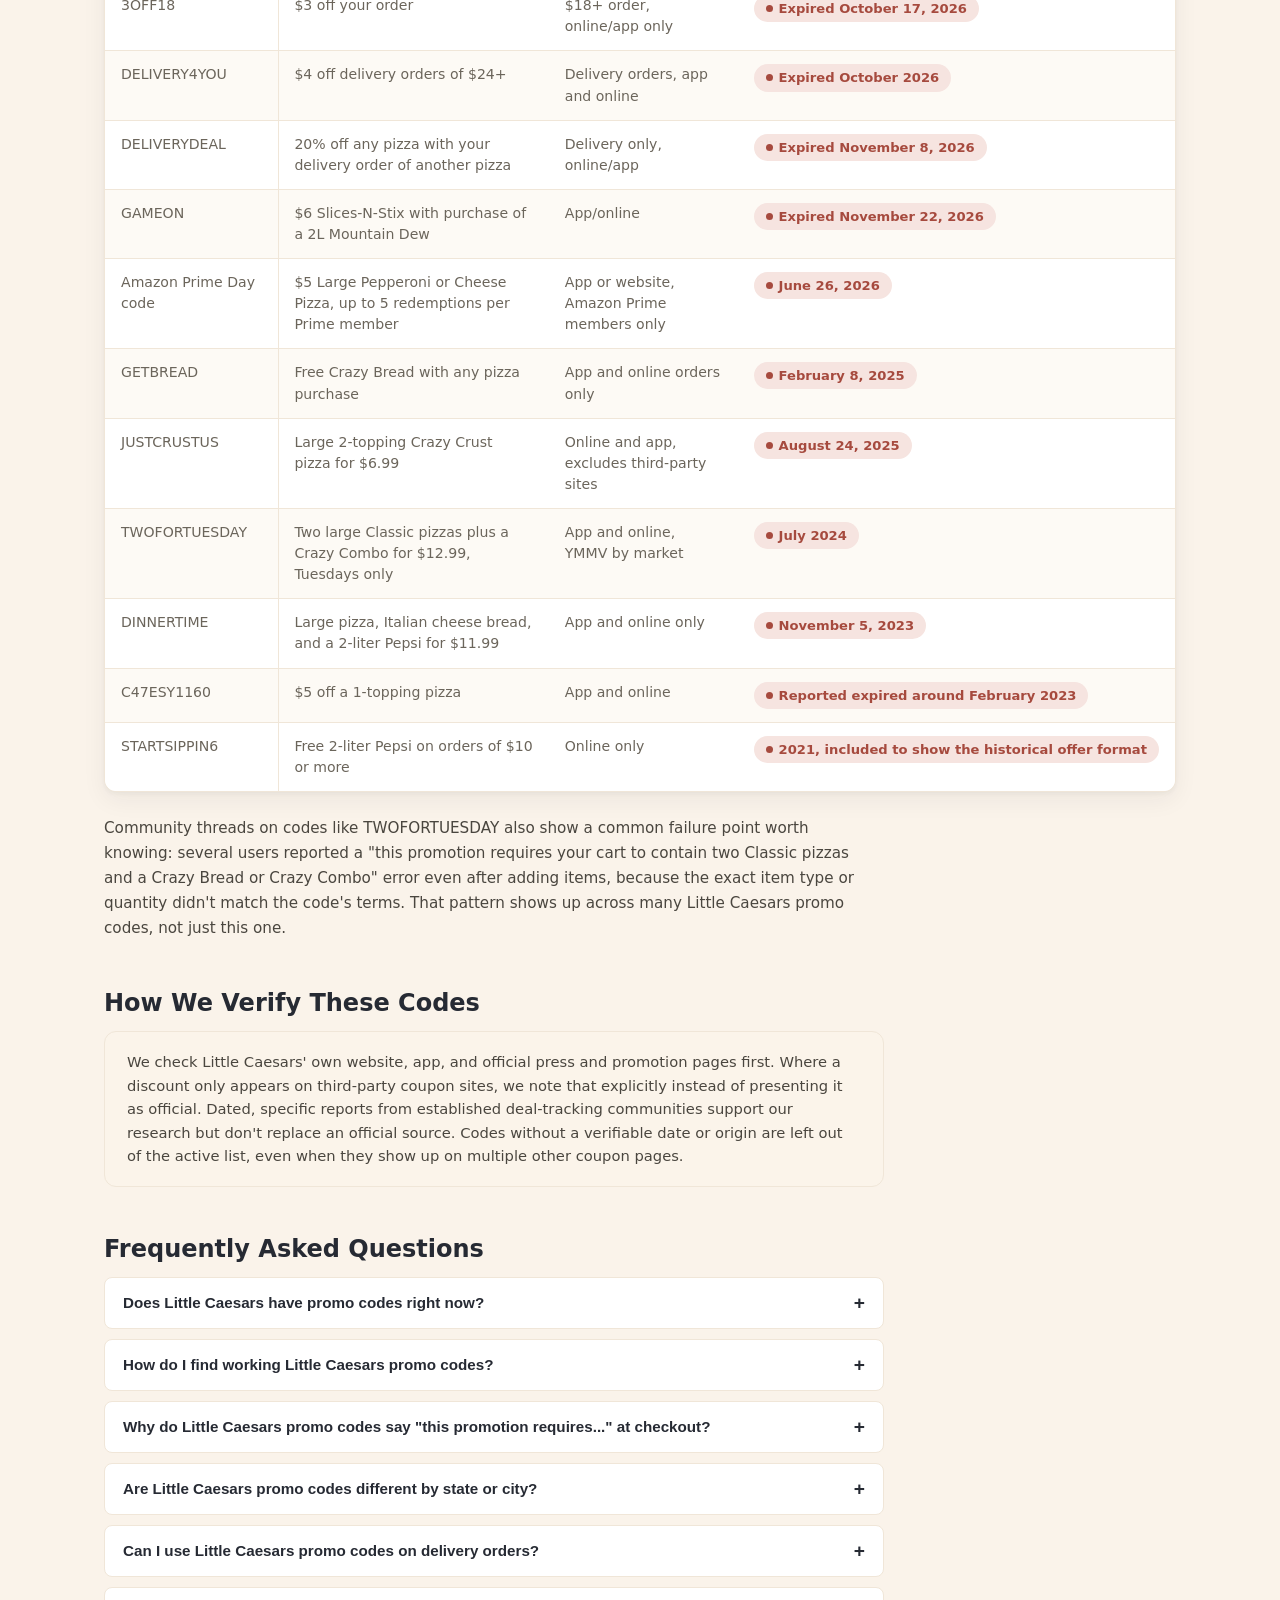
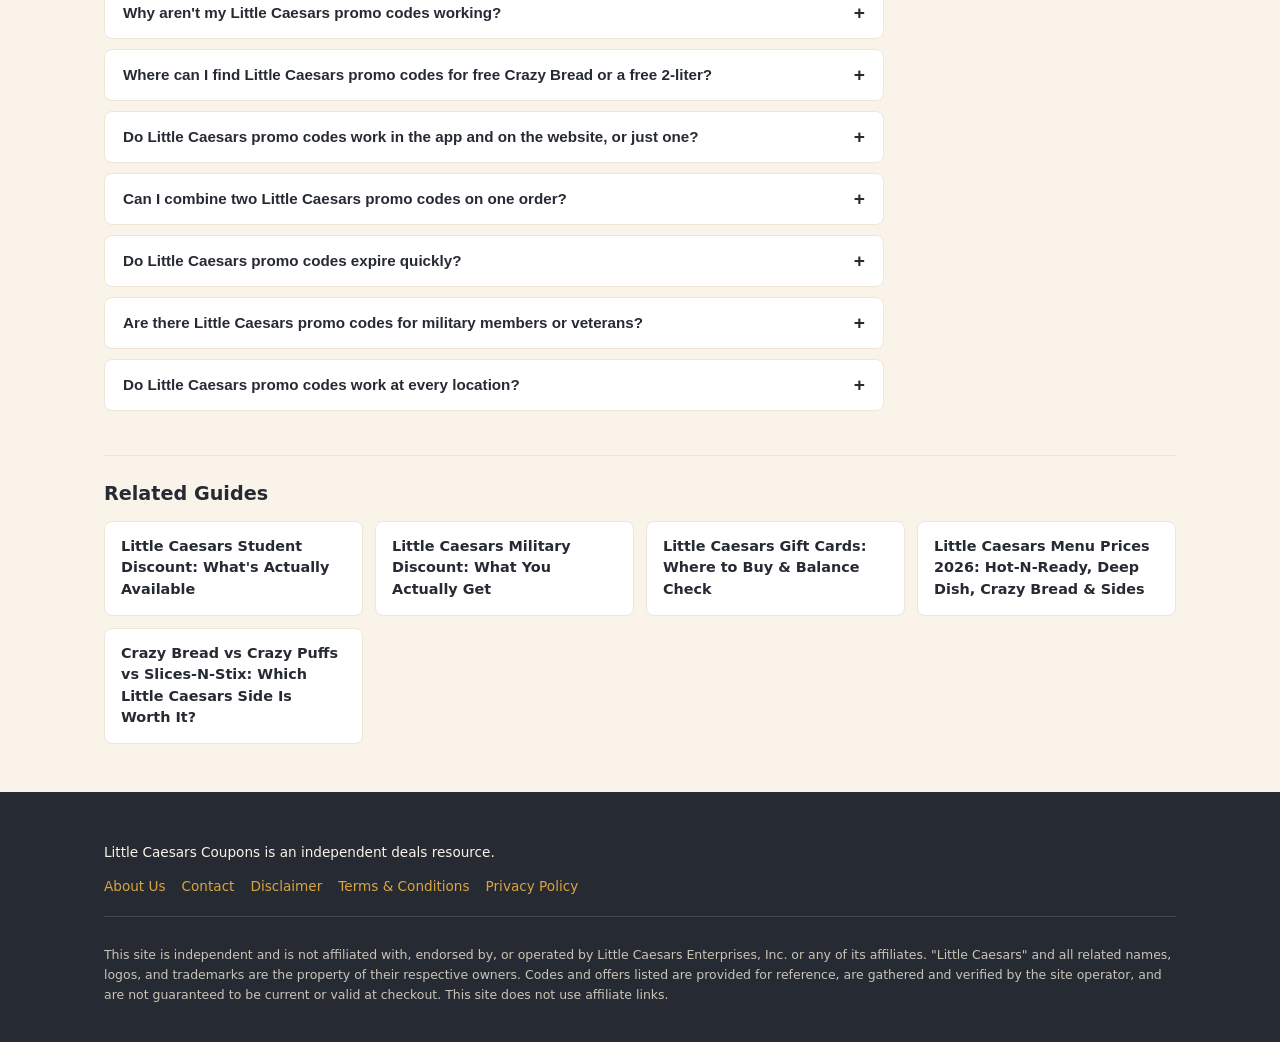
==== commit 2935a0af: "Publish: Crazy Bread vs Crazy Puffs vs Slices-N-Stix — new page crazy-bread-vs-crazy-puffs-vs-slices" ====
--- a/index.html
+++ b/index.html
@@ -1337,6 +1337,7 @@
         <li><a href="/military-discount/">Little Caesars Military Discount: What You Actually Get</a></li>
         <li><a href="/gift-cards/">Little Caesars Gift Cards: Where to Buy &amp; Balance Check</a></li>
         <li><a href="/little-caesars-menu-prices-2026/">Little Caesars Menu Prices 2026: Hot-N-Ready, Deep Dish, Crazy Bread &amp; Sides</a></li>
+        <li><a href="/crazy-bread-vs-crazy-puffs-vs-slices-n-stix/">Crazy Bread vs Crazy Puffs vs Slices-N-Stix: Which Little Caesars Side Is Worth It?</a></li>
       </ul>
     </div>
 
